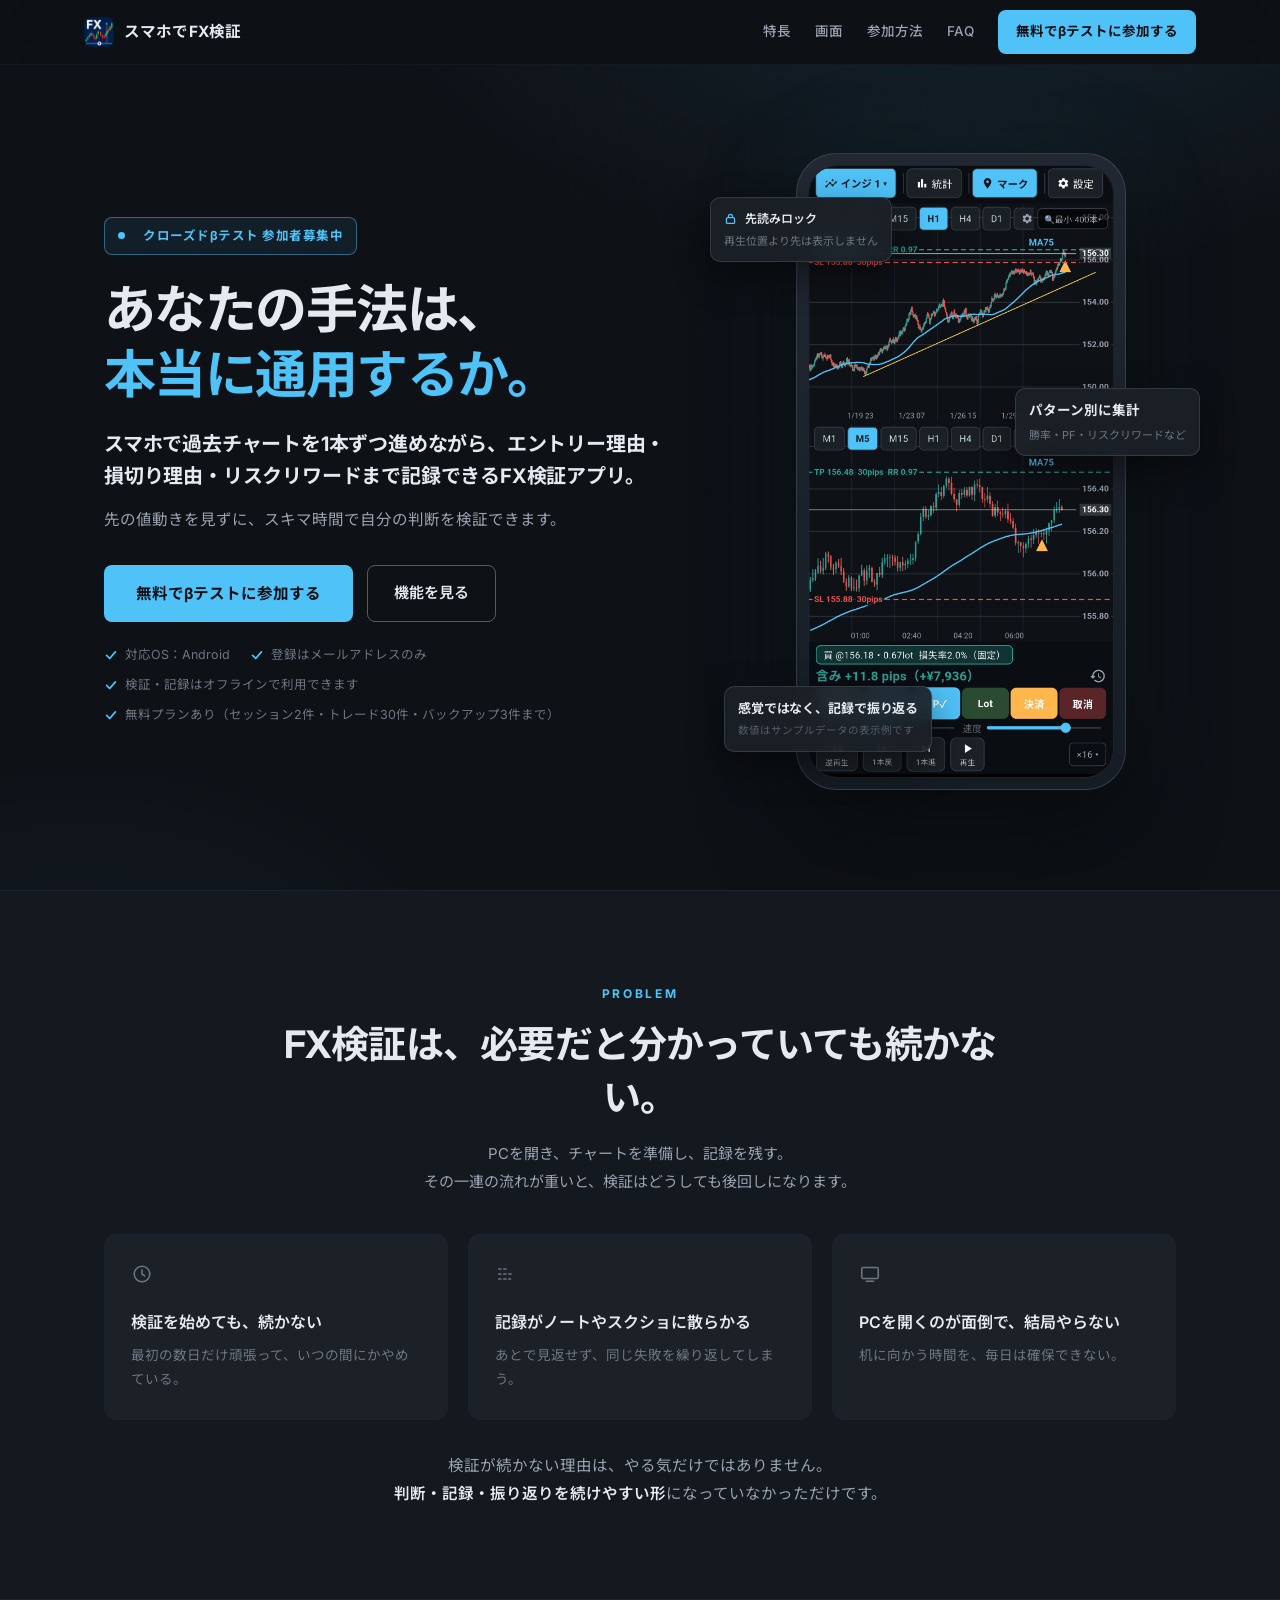
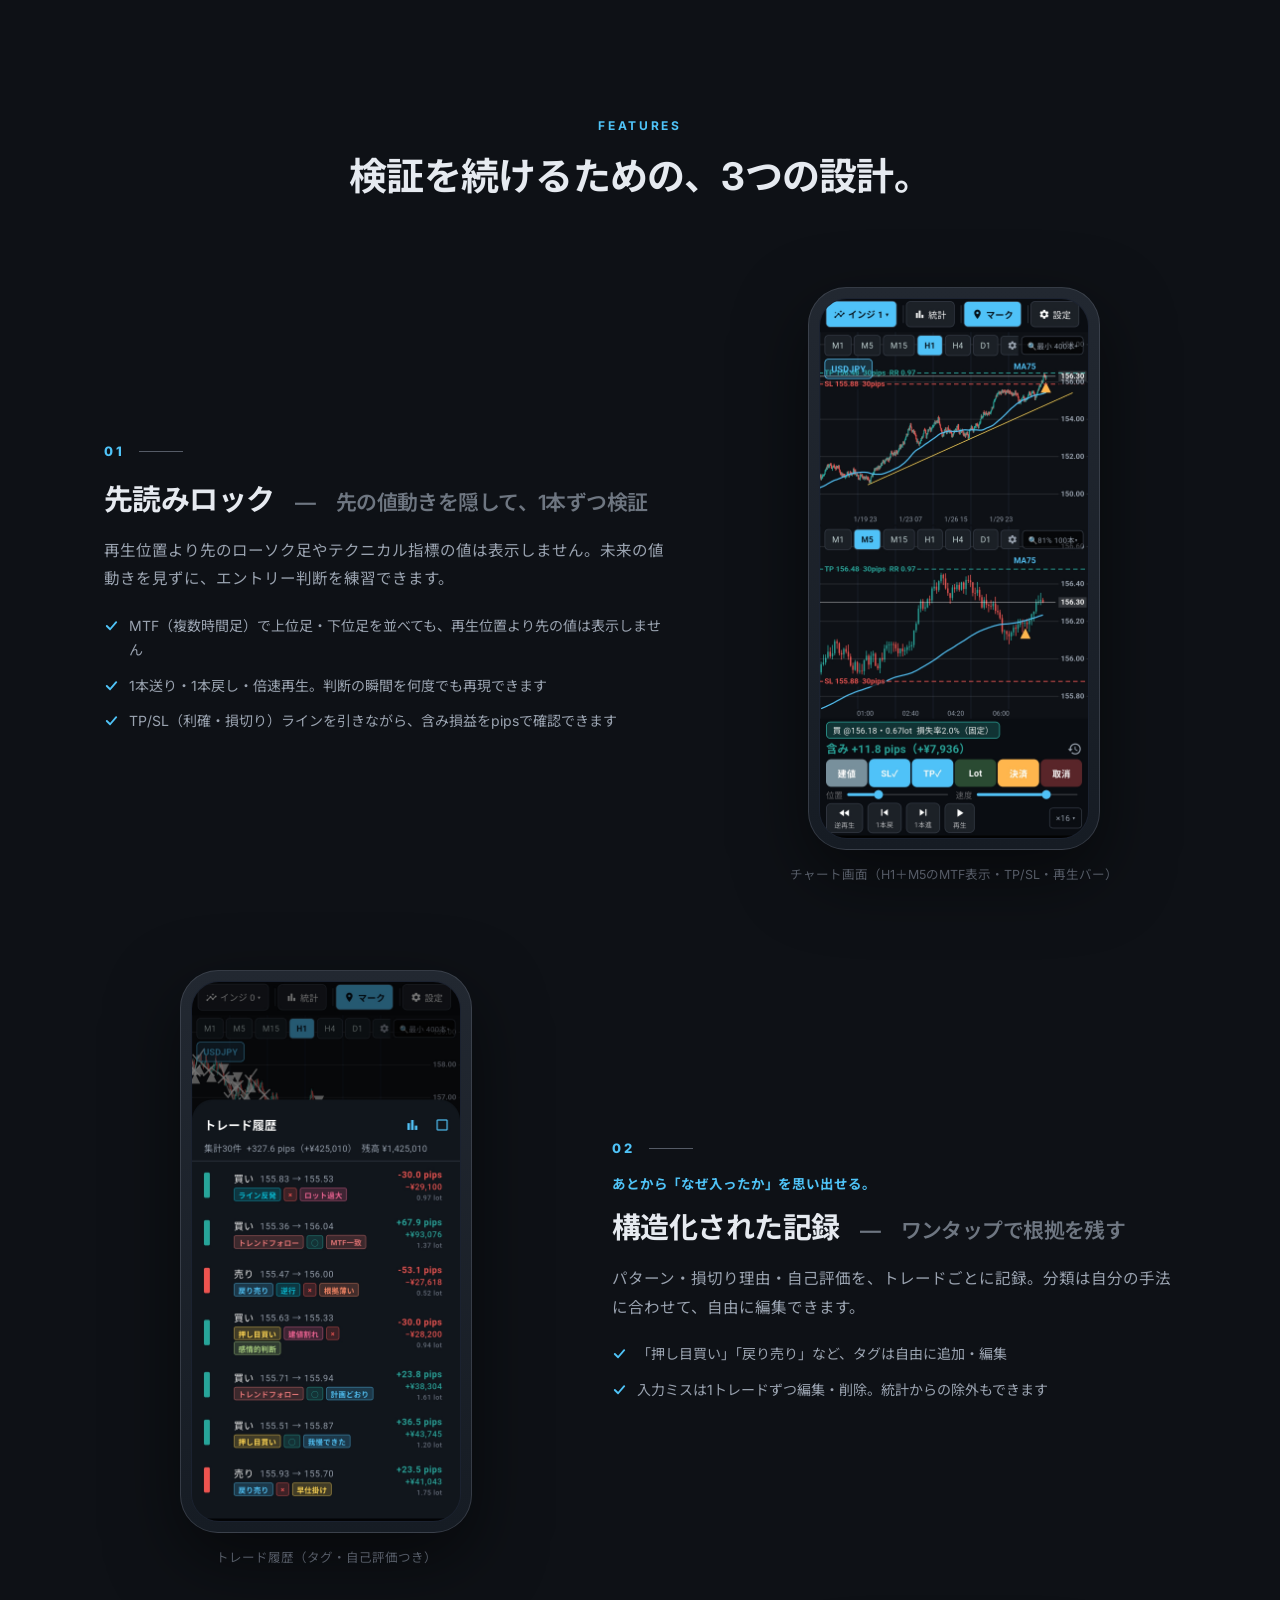
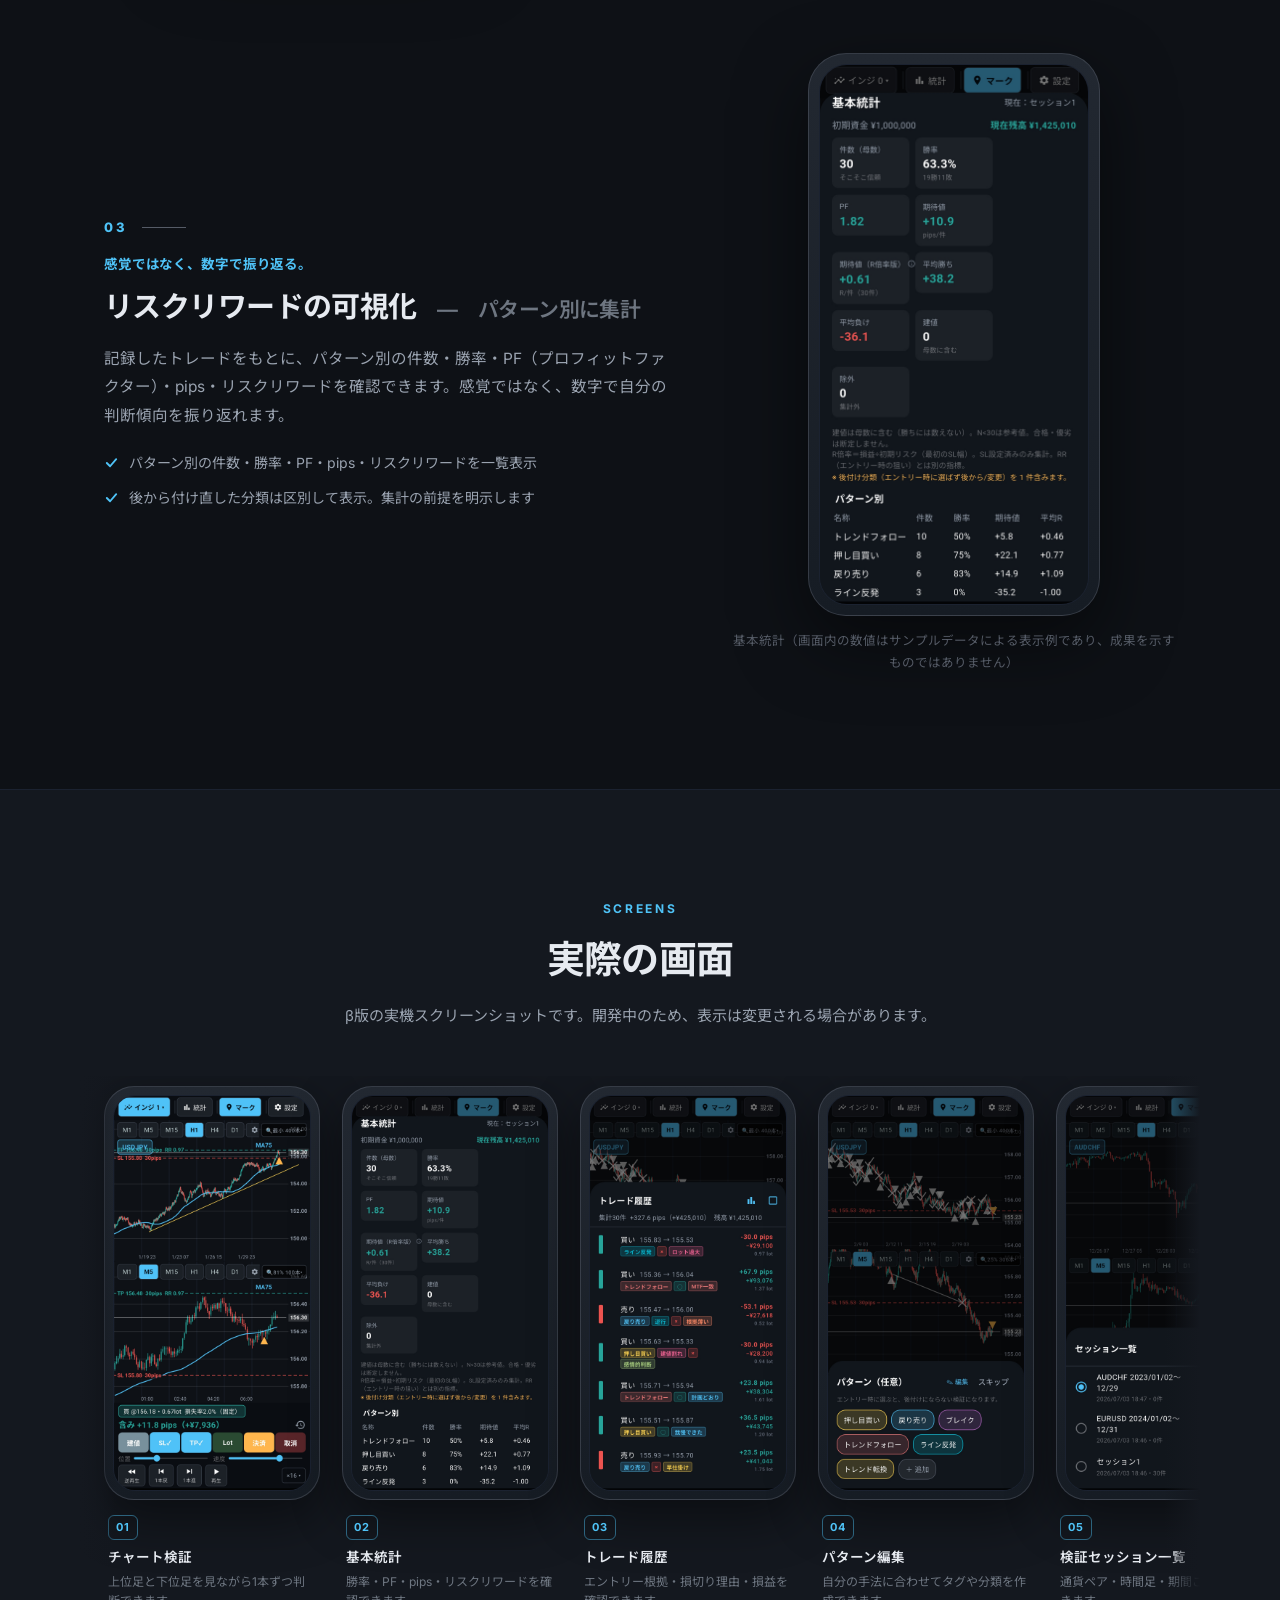
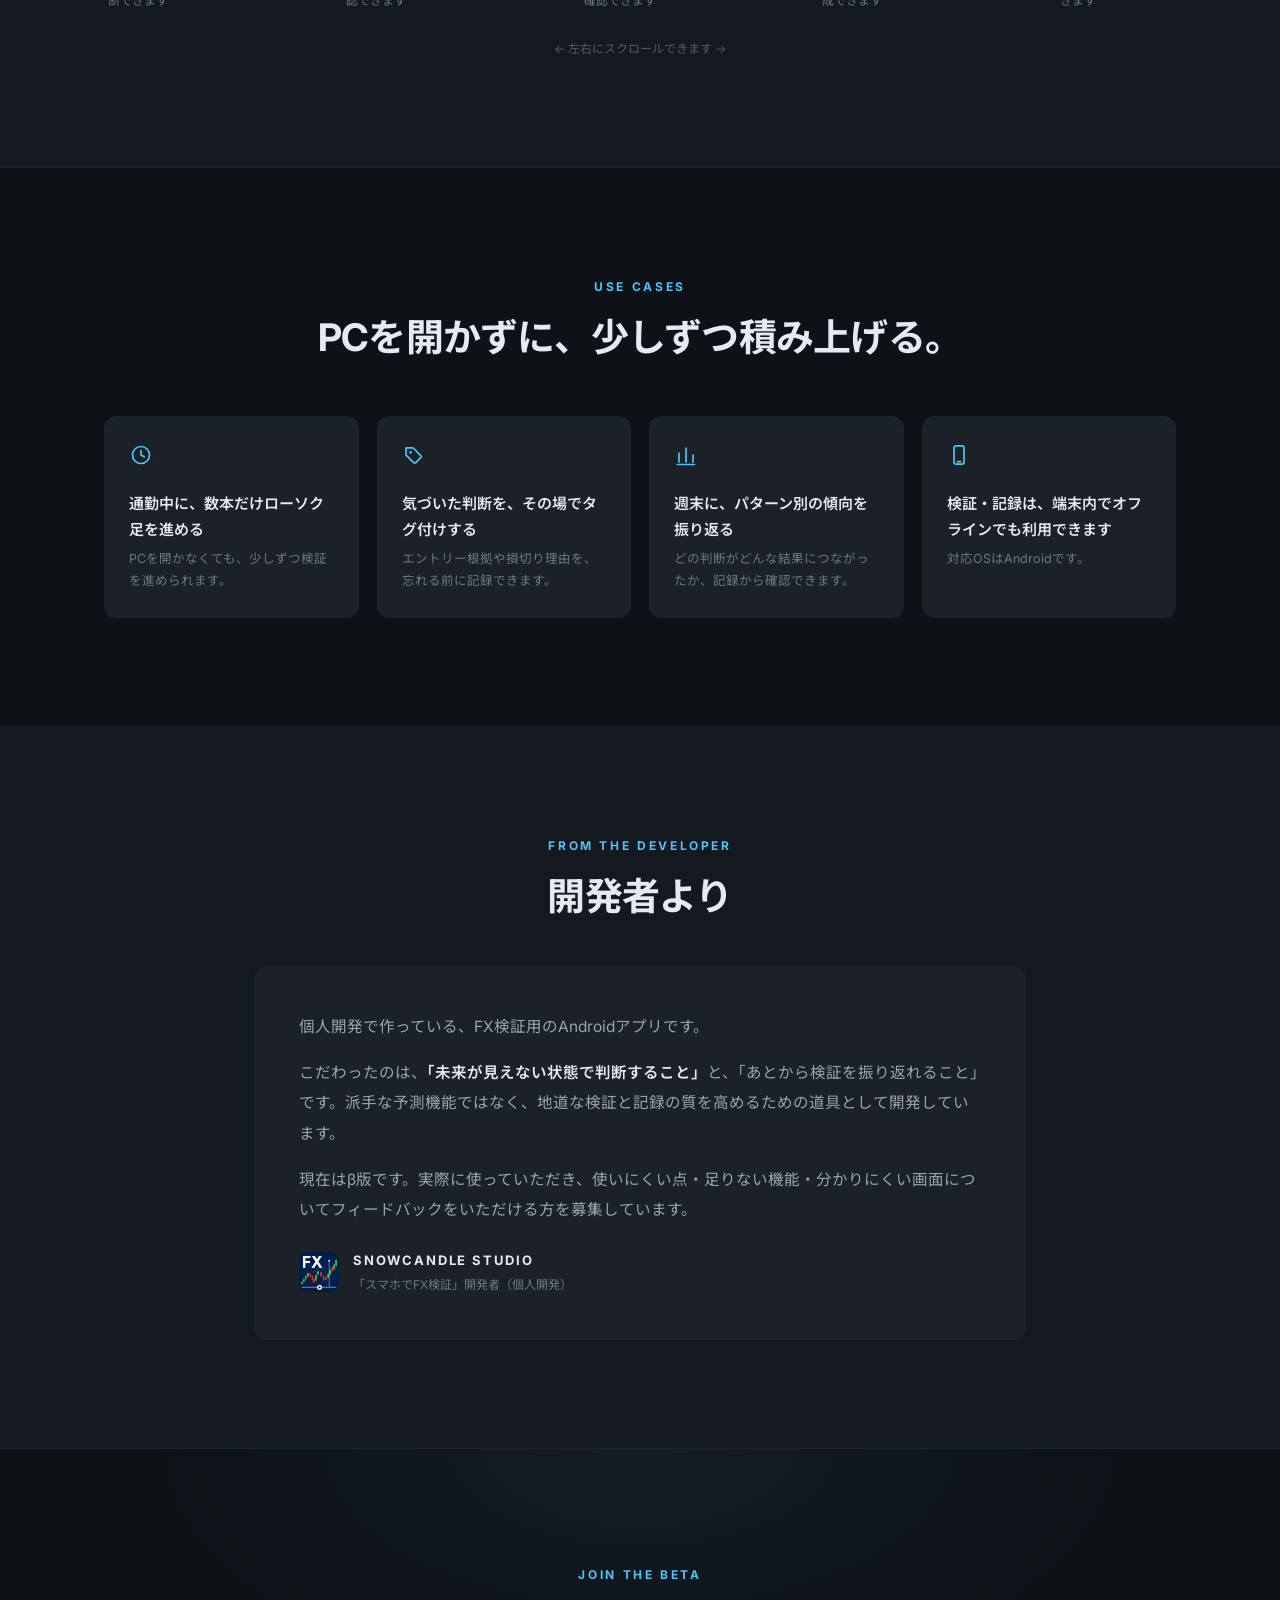
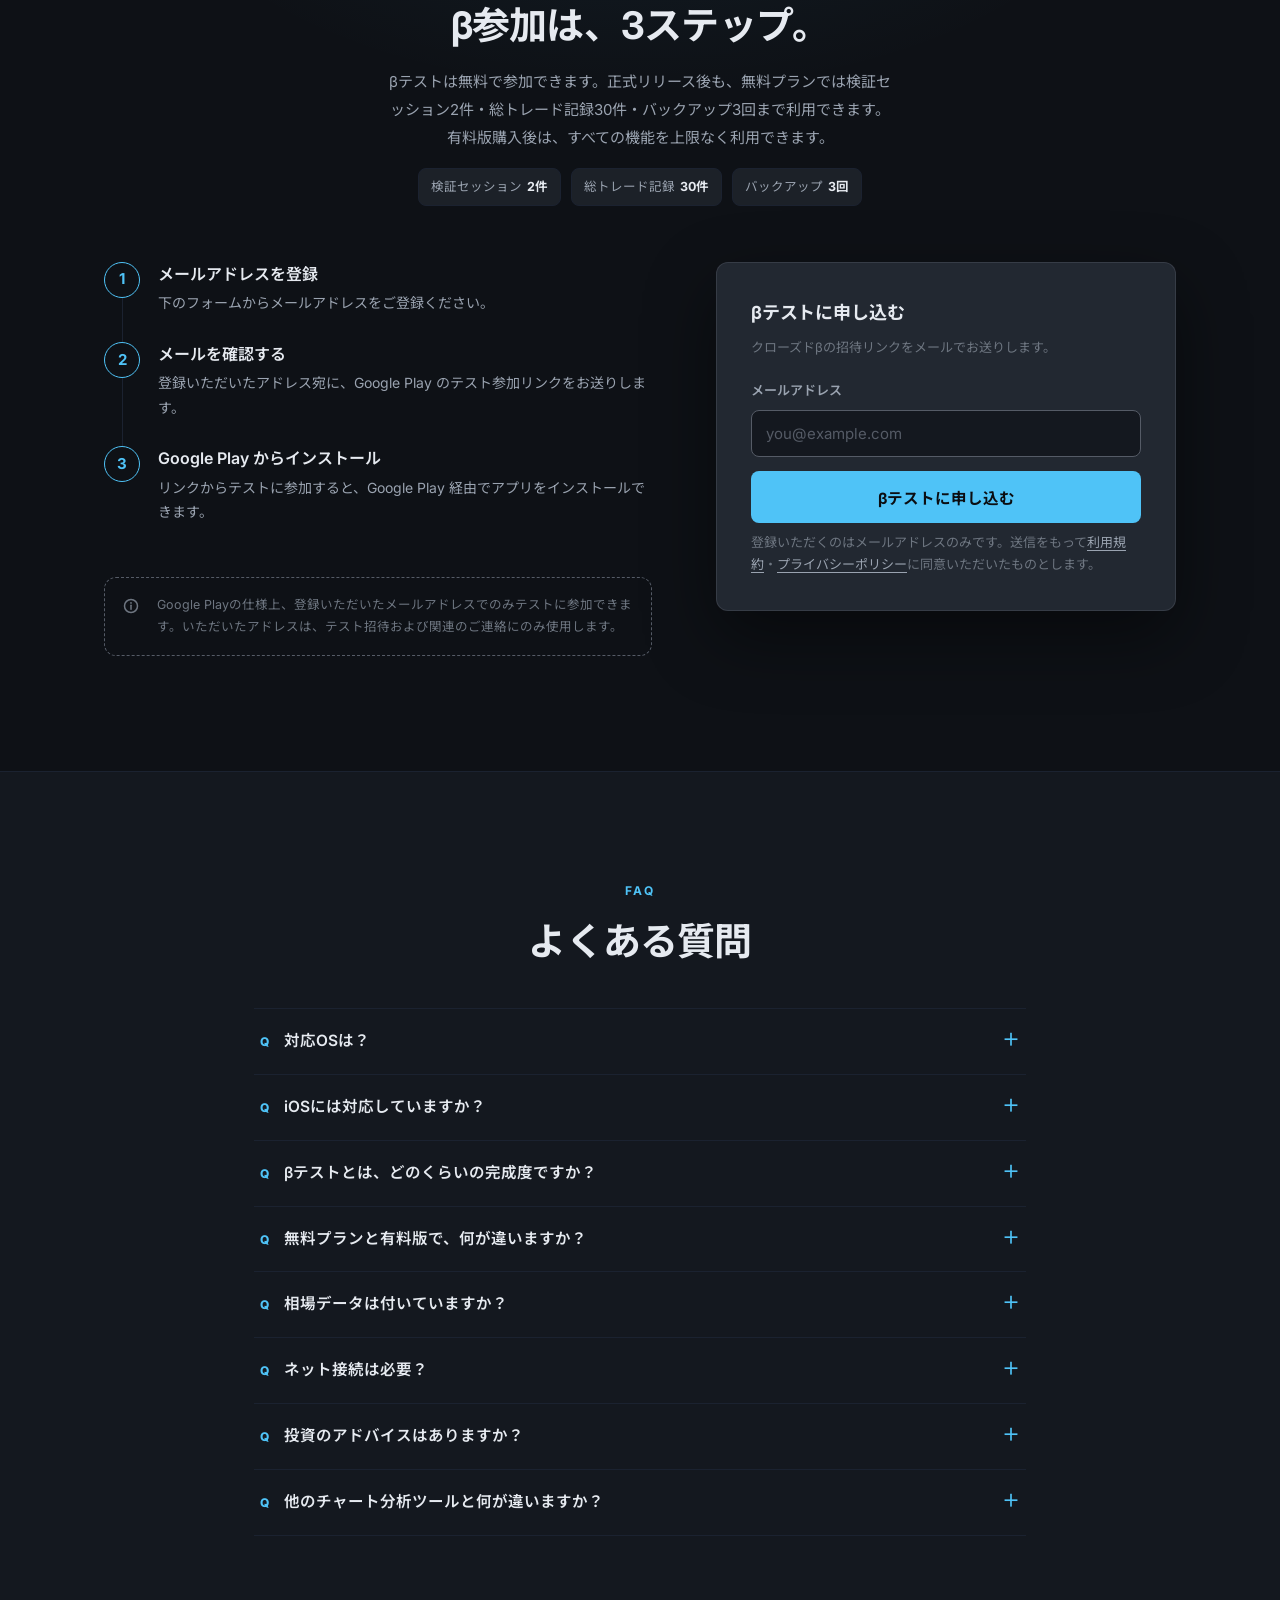
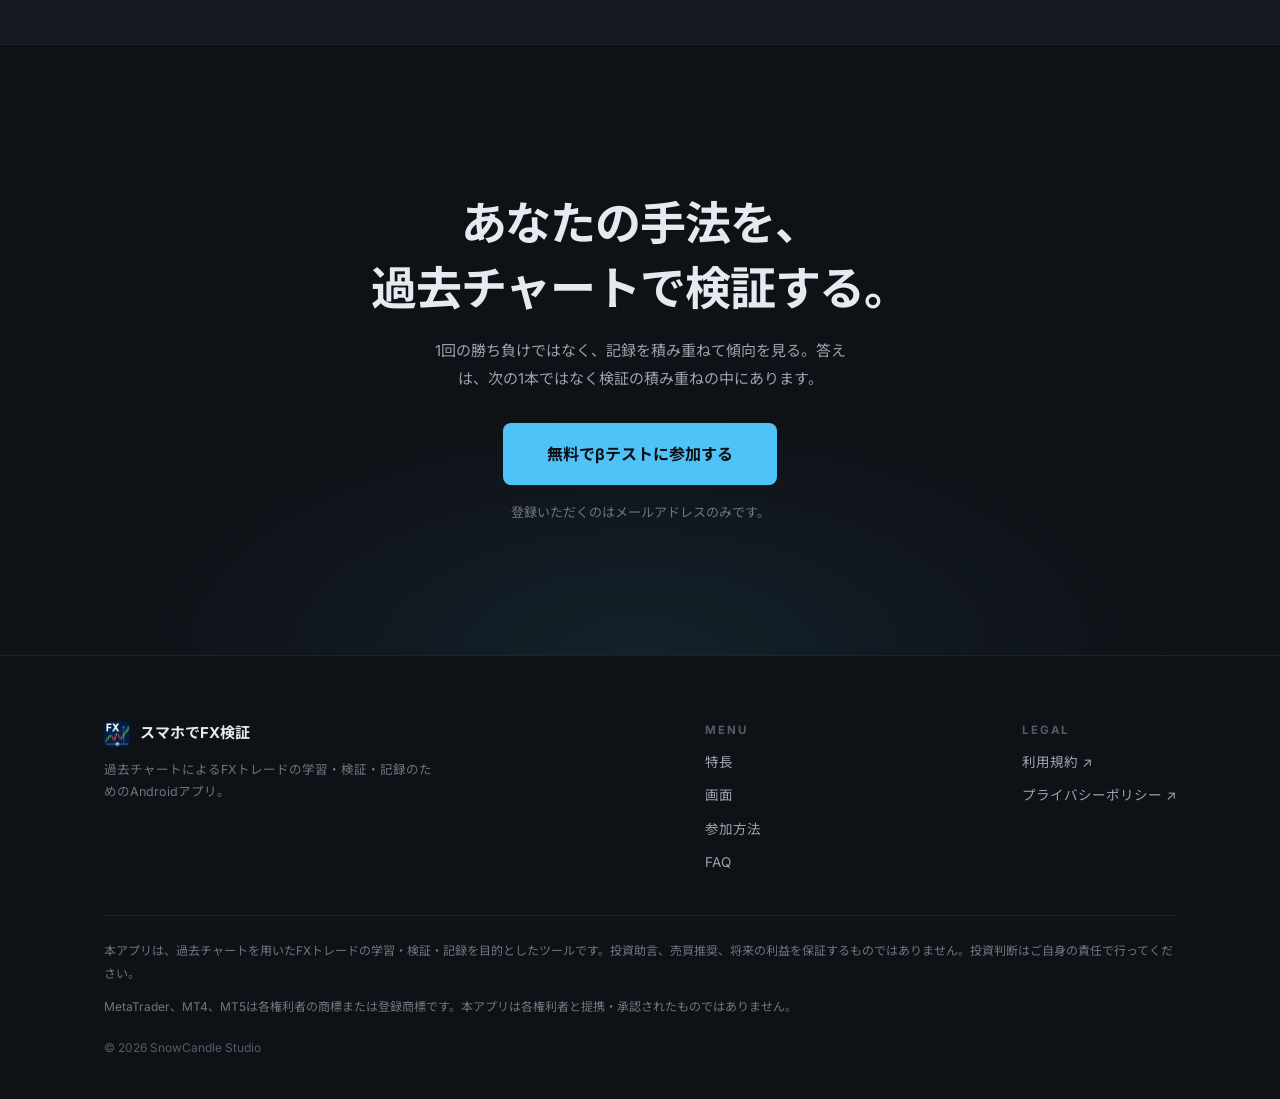
==== index.html @ d0736b96 "Add files via upload" ====
<!DOCTYPE html>
<html lang="ja">
<head>
<meta charset="UTF-8">
<meta name="viewport" content="width=device-width, initial-scale=1">
<!--
  スマホでFX検証 — ランディングページ（β募集）
  ─────────────────────────────────────────────
  出典：コピー = docs/lp/lp_copy_ja.md／構成・視覚デザイン = docs/lp/claude_design_source.dc.html
        （Claude Designで作成した版をプレーンHTML/CSS/JSへ移植。GitHub Pagesでの静的公開に対応）
        デザイントークン = docs/design/design.md（Hex厳守）
  公開：GitHub Pages（SnowCandleStudio/snowcandlestudio.github.io リポジトリ直下へ
        index.html と img/ をそのままアップロード）

  ★差し替え必須（β応募フォーム）：下部 <script> 冒頭の
    SIGNUP_ACTION_URL … Googleフォームの投稿先（.../formResponse。閲覧用viewformではない）
    SIGNUP_EMAIL_FIELD … そのフォームのメール質問に対応する entry.XXXXXXXXX
  ⚠️ fetchはmode:'no-cors'のため送信成功/失敗をJSから検知できません。
     本番公開前に必ず自分のメールアドレスで実送信し、Googleフォームの回答シートに
     実際に届くか目視確認すること（未設定の間は「準備中」表示になりリンク切れは起きない）。

  不変制約：投資助言NG（勝てる/稼げる/儲かる/将来予測なし）・アクセントは cyan 1色のみ・
  競合名（TradingView等）は名指ししない（docs/requirements/optimization_worksheet_lp.md §2）。
-->
<title>スマホでFX検証 | 過去チャートで裁量検証・記録できるAndroidアプリ（クローズドβ募集）</title>
<meta name="description" content="スマホで過去チャートを1本ずつ検証。エントリー理由・損切り理由・リスクリワードまで記録できるFX検証アプリ。Android向けクローズドβテスターを募集しています。">
<meta name="theme-color" content="#0E1116">
<link rel="icon" type="image/png" href="img/icon512.png">
<meta property="og:type" content="website">
<meta property="og:title" content="スマホでFX検証 | 過去チャートで裁量検証・記録できるAndroidアプリ">
<meta property="og:description" content="スマホで過去チャートを1本ずつ検証。エントリー理由・損切り理由・リスクリワードまで記録できるFX検証アプリ。クローズドβ募集中。">
<meta property="og:url" content="https://snowcandlestudio.github.io/">
<meta property="og:image" content="https://snowcandlestudio.github.io/img/og.png">
<meta name="twitter:card" content="summary_large_image">
<style>
  @import url('https://fonts.googleapis.com/css2?family=Inter:wght@400;500;600;700;800&family=Noto+Sans+JP:wght@400;500;600;700&display=swap');

  :root{
    --primary:#4FC3F7; --primary-hover:#6ED0F9; --primary-active:#3AAEE0; --on-primary:#0B0E12;
    --canvas:#0E1116; --canvas-soft:#14181F; --surface:#1C2128; --surface-raised:#222831;
    --ink:#E6EAF0; --ink-2:#9AA3B0; --ink-muted:#6E7681; --ink-faint:#555B66;
    --hairline:#1B2230; --border:#555B66;
    --long:#26A69A; --short:#EF5350; --pending:#FFB74D;
    --font:"Inter","Noto Sans JP",-apple-system,"Hiragino Sans",sans-serif;
  }
  *{margin:0;padding:0;box-sizing:border-box;}
  html{scroll-behavior:smooth;}
  @media(prefers-reduced-motion:reduce){html{scroll-behavior:auto;}}
  body{background:var(--canvas);color:var(--ink-2);font-family:var(--font);font-size:15.5px;line-height:1.75;-webkit-font-smoothing:antialiased;overflow-x:clip;}
  img{max-width:100%;height:auto;display:block;}
  a{color:var(--primary);text-decoration:none;}
  ::selection{background:rgba(79,195,247,.28);color:var(--ink);}
  a:focus-visible,button:focus-visible,input:focus-visible,summary:focus-visible{outline:2px solid var(--primary);outline-offset:3px;border-radius:4px;}
  summary::-webkit-details-marker{display:none;}
  input::placeholder{color:var(--ink-faint);}

  .container{max-width:1120px;margin:0 auto;padding:0 24px;}
  section{scroll-margin-top:76px;}
  .eyebrow{display:block;font-weight:700;font-size:12px;letter-spacing:.22em;color:var(--primary);text-transform:uppercase;}
  h2{margin:14px 0 0;font-weight:700;font-size:clamp(25px,3.5vw,38px);line-height:1.4;letter-spacing:-.02em;color:var(--ink);}
  .section-head{text-align:center;max-width:760px;margin:0 auto;}
  .section-lead{margin:16px 0 0;font-size:15px;line-height:1.85;color:var(--ink-2);}

  /* ===== ボタン ===== */
  .btn-primary{display:inline-block;background:var(--primary);color:var(--on-primary);font-weight:700;font-size:15.5px;padding:15px 32px;border:none;border-radius:8px;cursor:pointer;text-decoration:none;transition:background .2s,transform .2s,box-shadow .2s;font-family:var(--font);}
  .btn-primary:hover{background:var(--primary-hover);transform:translateY(-1px);box-shadow:0 10px 28px rgba(79,195,247,.28);text-decoration:none;}
  .btn-primary:active{background:var(--primary-active);transform:translateY(0);}
  .btn-secondary{display:inline-block;border:1px solid var(--border);color:var(--ink);font-weight:600;font-size:15px;padding:14px 26px;border-radius:8px;text-decoration:none;transition:border-color .2s,background .2s,color .2s;}
  .btn-secondary:hover{border-color:var(--primary);background:rgba(79,195,247,.06);color:var(--primary);text-decoration:none;}
  .btn-secondary:active{background:rgba(79,195,247,.1);}
  .btn-disabled{display:inline-block;width:100%;background:var(--surface);color:var(--ink-muted);font-weight:700;font-size:15.5px;padding:15px 20px;border:1px solid var(--border);border-radius:8px;text-align:center;cursor:default;font-family:var(--font);}

  /* ===== ナビ ===== */
  .nav{position:sticky;top:0;z-index:90;background:rgba(14,17,22,.55);backdrop-filter:blur(14px);-webkit-backdrop-filter:blur(14px);border-bottom:1px solid rgba(27,34,48,.45);transition:background .3s ease,border-color .3s ease,box-shadow .3s ease;}
  .nav.is-scrolled{background:rgba(14,17,22,.88);border-bottom-color:var(--hairline);box-shadow:0 10px 34px rgba(0,0,0,.38);}
  .nav-inner{max-width:1160px;margin:0 auto;padding:10px 24px;display:flex;align-items:center;gap:16px;flex-wrap:wrap;}
  .nav-brand{display:flex;align-items:center;gap:10px;text-decoration:none;flex:none;}
  .nav-brand span{font-weight:700;font-size:15.5px;letter-spacing:.01em;color:var(--ink);white-space:nowrap;}
  .nav-right{display:flex;align-items:center;gap:8px 22px;margin-left:auto;flex-wrap:wrap;justify-content:flex-end;}
  .nav-links{display:flex;align-items:center;gap:4px 20px;flex-wrap:wrap;justify-content:flex-end;}
  .nav-links a{color:var(--ink-2);font-size:13.5px;font-weight:500;padding:6px 2px;white-space:nowrap;transition:color .2s;}
  .nav-links a:hover{color:var(--ink);text-decoration:none;}
  .nav .btn-primary{padding:10px 18px;font-size:13.5px;}
  @media(max-width:700px){.nav-links a{display:none;}}

  /* ===== Hero ===== */
  .hero{position:relative;overflow:hidden;background:radial-gradient(1000px 500px at 76% -12%,rgba(79,195,247,.10),transparent 62%),radial-gradient(700px 420px at 6% 112%,rgba(79,195,247,.05),transparent 60%),var(--canvas);border-bottom:1px solid var(--hairline);}
  .hero-grid-bg{position:absolute;inset:0;pointer-events:none;background-image:linear-gradient(rgba(27,34,48,.6) 1px,transparent 1px),linear-gradient(90deg,rgba(27,34,48,.6) 1px,transparent 1px);background-size:44px 44px;opacity:.5;-webkit-mask-image:radial-gradient(820px 560px at 72% 8%,rgba(0,0,0,.6),transparent 72%);mask-image:radial-gradient(820px 560px at 72% 8%,rgba(0,0,0,.6),transparent 72%);}
  .hero-inner{position:relative;max-width:1120px;margin:0 auto;padding:clamp(52px,7vw,88px) 24px clamp(64px,8vw,100px);display:flex;flex-wrap:wrap;align-items:center;gap:clamp(40px,6vw,72px);}
  .hero-copy{flex:1 1 500px;min-width:0;}
  .badge-beta{display:inline-flex;align-items:center;gap:9px;border:1px solid rgba(79,195,247,.45);background:rgba(79,195,247,.08);color:var(--primary);font-weight:700;font-size:12.5px;letter-spacing:.04em;padding:7px 13px;border-radius:8px;}
  .badge-beta::before{content:"";width:7px;height:7px;border-radius:50%;background:var(--primary);display:inline-block;}
  .hero h1{margin:22px 0 0;font-weight:700;font-size:clamp(30px,4.7vw,52px);line-height:1.26;letter-spacing:-.03em;color:var(--ink);}
  .hero h1 .accent{color:var(--primary);}
  .hero .subline{margin:20px 0 0;font-weight:700;font-size:clamp(16.5px,2.1vw,20px);line-height:1.6;letter-spacing:-.01em;color:var(--ink);}
  .hero .subcopy{margin:14px 0 0;font-size:15.5px;line-height:1.75;color:var(--ink-2);max-width:52ch;}
  .hero-cta{margin-top:32px;display:flex;flex-wrap:wrap;gap:14px;align-items:center;}
  .hero-badges{margin-top:22px;display:flex;flex-wrap:wrap;gap:8px 20px;}
  .hero-badges span{display:inline-flex;align-items:center;gap:7px;font-size:12.5px;color:var(--ink-muted);}
  .hero-badges svg{flex:none;}

  .hero-visual{flex:1 1 360px;min-width:min(100%,320px);display:flex;justify-content:center;}
  .phone-frame{position:relative;width:clamp(264px,30vw,330px);}
  .phone-frame > .phone-shell{border-radius:40px;padding:11px;background:linear-gradient(180deg,#222831,#161C24);border:1px solid rgba(85,91,102,.5);box-shadow:0 34px 90px rgba(0,0,0,.55),0 0 120px rgba(79,195,247,.07);}
  .phone-frame img{border-radius:29px;border:1px solid var(--hairline);background:var(--canvas);width:100%;height:auto;}
  .float-badge{position:absolute;background:rgba(28,33,40,.92);backdrop-filter:blur(8px);-webkit-backdrop-filter:blur(8px);border:1px solid rgba(85,91,102,.45);border-radius:10px;padding:10px 13px;box-shadow:0 14px 36px rgba(0,0,0,.45);}
  .float-badge .t{display:flex;align-items:center;gap:8px;font-size:12px;font-weight:600;color:var(--ink);white-space:nowrap;}
  .float-badge .s{display:block;margin-top:3px;font-size:11px;color:var(--ink-muted);white-space:nowrap;}
  .fb-lock{top:7%;left:clamp(-86px,-7vw,-18px);}
  .fb-pattern{top:37%;right:clamp(-74px,-6vw,-14px);text-align:left;}
  .fb-pattern .t{font-weight:700;font-size:13.5px;color:var(--ink);}
  .fb-record{bottom:6%;left:clamp(-72px,-6vw,-14px);}
  .fb-record .t{font-weight:700;font-size:13px;color:var(--ink);letter-spacing:-.01em;}
  .fb-record .s{color:var(--ink-faint);font-size:10.5px;}
  @media(max-width:900px){.float-badge{display:none;}}

  /* ===== 課題への共感 ===== */
  .problems{background:var(--canvas-soft);border-bottom:1px solid var(--hairline);}
  .problems .container{padding:clamp(58px,7.5vw,92px) 24px;}
  .problems .section-lead{text-align:center;margin-left:auto;margin-right:auto;max-width:560px;}
  .card-grid-3{margin-top:clamp(26px,4vw,38px);display:grid;grid-template-columns:repeat(auto-fit,minmax(260px,1fr));gap:20px;}
  .icon-card{background:var(--surface);border:1px solid var(--hairline);border-radius:12px;padding:28px 26px;transition:transform .25s ease,border-color .25s ease,box-shadow .25s ease;}
  .icon-card:hover{transform:translateY(-3px);border-color:rgba(85,91,102,.6);box-shadow:0 14px 40px rgba(0,0,0,.35);}
  .icon-card p.h{margin:16px 0 0;font-weight:600;font-size:16px;line-height:1.7;color:var(--ink);}
  .icon-card p.s{margin:8px 0 0;font-size:13.5px;line-height:1.75;color:var(--ink-muted);}
  .problems-close{margin:clamp(24px,3.5vw,32px) auto 0;text-align:center;font-size:15.5px;line-height:1.75;color:var(--ink-2);max-width:600px;}
  .problems-close b{color:var(--ink);font-weight:600;}

  /* ===== 解決（3つ・01/02/03） ===== */
  .features .container{padding:clamp(76px,9vw,116px) 24px;}
  .feature-row{margin-top:clamp(52px,7vw,84px);display:flex;flex-wrap:wrap;align-items:center;gap:clamp(36px,5vw,72px);}
  .feature-row.reverse{flex-wrap:wrap-reverse;flex-direction:row-reverse;}
  .feature-text{flex:1 1 460px;min-width:0;}
  .feature-kicker{display:flex;align-items:center;gap:14px;}
  .feature-kicker .n{font-weight:800;font-size:13px;letter-spacing:.24em;color:var(--primary);}
  .feature-kicker .line{width:44px;height:1px;background:var(--border);display:inline-block;}
  .feature-pretext{margin:14px 0 0;font-weight:700;font-size:13.5px;letter-spacing:-.01em;color:var(--primary);}
  .feature-text h3{margin:16px 0 0;font-weight:700;font-size:clamp(21px,2.6vw,29px);line-height:1.45;letter-spacing:-.02em;color:var(--ink);}
  .feature-text h3.tight{margin-top:10px;}
  .feature-text h3 .sub{color:var(--ink-muted);font-weight:600;font-size:.72em;}
  .feature-text > p.body{margin:16px 0 0;font-size:15.5px;line-height:1.85;color:var(--ink-2);}
  .feature-list{margin:20px 0 0;padding:0;list-style:none;display:flex;flex-direction:column;gap:12px;}
  .feature-list li{display:flex;align-items:flex-start;gap:10px;font-size:14px;line-height:1.7;color:var(--ink-2);}
  .feature-list svg{flex:none;margin-top:4px;}
  .feature-visual{flex:1 1 340px;display:flex;flex-direction:column;align-items:center;min-width:min(100%,300px);}
  .feature-visual .shell{width:min(292px,76vw);border-radius:38px;padding:10px;background:linear-gradient(180deg,#222831,#161C24);border:1px solid rgba(85,91,102,.5);box-shadow:0 26px 70px rgba(0,0,0,.5);}
  .feature-visual img{border-radius:28px;border:1px solid var(--hairline);background:var(--canvas);}
  .feature-visual figcaption{margin:14px 0 0;font-size:12.5px;color:var(--ink-faint);text-align:center;}

  /* ===== 実際の画面（フィルムストリップ） ===== */
  .screens{background:var(--canvas-soft);border-top:1px solid var(--hairline);border-bottom:1px solid var(--hairline);}
  .screens .container{padding:clamp(72px,9vw,108px) 0;}
  .screens .section-head{padding:0 24px;}
  .filmstrip-wrap{position:relative;margin-top:clamp(34px,4vw,46px);}
  .filmstrip{overflow-x:auto;display:flex;gap:22px;padding:10px 24px 22px;scroll-snap-type:x proximity;scroll-padding:24px;}
  .filmstrip figure{flex:none;width:216px;margin:0;scroll-snap-align:start;}
  .filmstrip .shell{border-radius:30px;padding:8px;background:linear-gradient(180deg,#222831,#161C24);border:1px solid rgba(85,91,102,.5);box-shadow:0 18px 50px rgba(0,0,0,.45);}
  .filmstrip img{border-radius:22px;border:1px solid var(--hairline);background:var(--canvas);}
  .filmstrip figcaption{margin-top:12px;padding:0 4px;}
  .filmstrip .num{display:inline-flex;padding:2px 7px;border:1px solid rgba(79,195,247,.45);border-radius:6px;color:var(--primary);font-weight:700;font-size:11px;letter-spacing:.08em;}
  .filmstrip .t{display:block;margin-top:6px;font-weight:600;font-size:13.5px;color:var(--ink);}
  .filmstrip .s{display:block;margin-top:2px;font-size:12px;line-height:1.6;color:var(--ink-muted);}
  .filmstrip-fade{position:absolute;top:0;bottom:22px;width:36px;pointer-events:none;}
  .filmstrip-fade.left{left:0;background:linear-gradient(90deg,var(--canvas-soft),rgba(20,24,31,0));}
  .filmstrip-fade.right{right:0;background:linear-gradient(270deg,var(--canvas-soft),rgba(20,24,31,0));}
  .filmstrip-hint{margin:6px 0 0;text-align:center;font-size:12px;color:var(--ink-faint);}

  /* ===== 利用シーン ===== */
  .scenes .container{padding:clamp(72px,9vw,108px) 24px;}
  .card-grid-4{margin-top:clamp(36px,5vw,52px);display:grid;grid-template-columns:repeat(auto-fit,minmax(230px,1fr));gap:18px;}
  .scene-card{background:var(--surface);border:1px solid var(--hairline);border-radius:12px;padding:26px 24px;transition:transform .25s ease,border-color .25s ease;}
  .scene-card:hover{transform:translateY(-3px);border-color:rgba(85,91,102,.6);}
  .scene-card p.h{margin:16px 0 0;font-weight:600;font-size:15px;line-height:1.7;color:var(--ink);}
  .scene-card p.s{margin:6px 0 0;font-size:12.5px;line-height:1.7;color:var(--ink-muted);}

  /* ===== 開発者より ===== */
  .developer{background:var(--canvas-soft);border-top:1px solid var(--hairline);border-bottom:1px solid var(--hairline);}
  .developer .container{max-width:820px;padding:clamp(72px,9vw,108px) 24px;}
  .dev-card{margin:clamp(32px,4vw,44px) 0 0;background:var(--surface);border:1px solid var(--hairline);border-radius:12px;padding:clamp(28px,4.5vw,44px);}
  .dev-card p{font-size:15.5px;line-height:1.95;color:var(--ink-2);}
  .dev-card p + p{margin-top:16px;}
  .dev-card b{color:var(--ink);font-weight:600;}
  .dev-sig{margin-top:24px;display:flex;align-items:center;gap:14px;}
  .dev-sig .name{font-weight:700;font-size:13px;letter-spacing:.14em;color:var(--ink);display:block;}
  .dev-sig .role{font-size:12px;color:var(--ink-muted);display:block;margin-top:2px;}

  /* ===== β参加 ===== */
  .signup{background:radial-gradient(760px 380px at 50% 0%,rgba(79,195,247,.07),transparent 65%),var(--canvas);}
  .signup .container{padding:clamp(76px,9vw,116px) 24px;}
  .signup .section-lead{max-width:56ch;margin-left:auto;margin-right:auto;text-align:center;}
  .free-badges{display:flex;justify-content:center;flex-wrap:wrap;gap:10px;margin-top:16px;}
  .free-badges span{display:inline-flex;align-items:baseline;gap:5px;background:var(--surface);border:1px solid var(--hairline);border-radius:8px;padding:7px 12px;font-size:12.5px;color:var(--ink-2);}
  .free-badges b{font-weight:700;color:var(--ink);}
  .signup-grid{margin-top:clamp(40px,5vw,56px);display:flex;flex-wrap:wrap;gap:clamp(36px,5vw,64px);align-items:flex-start;justify-content:center;}
  .steps{flex:1 1 440px;min-width:min(100%,300px);max-width:560px;list-style:none;margin:0;padding:0;display:flex;flex-direction:column;}
  .steps li{display:flex;gap:18px;}
  .step-num-wrap{display:flex;flex-direction:column;align-items:center;flex:none;}
  .step-num{width:36px;height:36px;border:1.5px solid var(--primary);border-radius:50%;display:grid;place-items:center;color:var(--primary);font-weight:700;font-size:15px;}
  .step-rule{flex:1;width:1px;background:var(--hairline);min-height:26px;}
  .step-body{padding-bottom:26px;min-width:0;}
  .steps li:last-of-type .step-body{padding-bottom:0;}
  .step-body .t{display:block;font-weight:600;font-size:16px;color:var(--ink);line-height:1.6;}
  .step-body .s{display:block;margin-top:4px;font-size:14px;line-height:1.75;color:var(--ink-2);}
  .step-note{margin-top:26px;display:flex;gap:10px;border:1px dashed var(--border);border-radius:12px;padding:16px 18px;}
  .step-note svg{flex:none;margin-top:4px;}
  .step-note span{font-size:12.5px;line-height:1.8;color:var(--ink-muted);}

  .signup-card{flex:1 1 380px;min-width:min(100%,300px);max-width:460px;background:var(--surface-raised);border:1px solid rgba(85,91,102,.4);border-radius:12px;padding:clamp(26px,3.5vw,34px);box-shadow:0 26px 70px rgba(0,0,0,.45);}
  .signup-card h3{margin:0;font-weight:700;font-size:18px;letter-spacing:-.01em;color:var(--ink);}
  .signup-card > p{margin:8px 0 0;font-size:13px;line-height:1.75;color:var(--ink-muted);}
  .signup-form{margin-top:20px;}
  .signup-form label{display:block;font-weight:600;font-size:13px;color:var(--ink-2);}
  .signup-form input{margin-top:8px;width:100%;background:var(--canvas-soft);border:1px solid var(--border);border-radius:8px;color:var(--ink);font-size:15px;font-family:var(--font);padding:13px 14px;transition:border-color .2s,box-shadow .2s;}
  .signup-form input:focus{outline:none;border-color:var(--primary);box-shadow:0 0 0 3px rgba(79,195,247,.15);}
  .signup-form button{margin-top:14px;width:100%;}
  .signup-sent{margin-top:20px;border:1px solid rgba(79,195,247,.5);background:rgba(79,195,247,.07);border-radius:8px;padding:18px;}
  .signup-sent p:first-child{font-weight:600;font-size:14.5px;color:var(--ink);}
  .signup-sent p+p{margin-top:6px;font-size:13px;line-height:1.75;color:var(--ink-2);}
  .signup-fineprint{margin:16px 0 0;font-size:12px;line-height:1.8;color:var(--ink-muted);}
  .signup-fineprint a{color:var(--ink-2);text-decoration:underline;text-underline-offset:3px;}
  .signup-fineprint a:hover{color:var(--primary);}
  [hidden]{display:none !important;}

  /* ===== FAQ ===== */
  .faq-section{background:var(--canvas-soft);border-top:1px solid var(--hairline);border-bottom:1px solid var(--hairline);}
  .faq-section .container{max-width:820px;padding:clamp(72px,9vw,108px) 24px;}
  .faq-list{margin-top:clamp(30px,4vw,40px);border-top:1px solid var(--hairline);}
  .faq-list details{border-bottom:1px solid var(--hairline);}
  .faq-list summary{list-style:none;cursor:pointer;display:flex;align-items:baseline;gap:14px;padding:20px 6px;}
  .faq-list summary .q{flex:none;font-weight:800;font-size:12px;letter-spacing:.1em;color:var(--primary);}
  .faq-list summary .t{flex:1;font-weight:600;font-size:15.5px;line-height:1.6;color:var(--ink);}
  .faq-list summary .plus{flex:none;color:var(--primary);font-weight:600;font-size:18px;line-height:1;transition:transform .25s ease;}
  .faq-list details[open] summary .plus{transform:rotate(45deg);}
  .faq-list .a{margin:0;padding:0 6px 22px 32px;font-size:14.5px;line-height:1.8;color:var(--ink-2);}

  /* ===== 最終CTA ===== */
  .cta-final{background:radial-gradient(880px 420px at 50% 100%,rgba(79,195,247,.09),transparent 62%),var(--canvas);}
  .cta-final .container{max-width:820px;padding:clamp(88px,11vw,132px) 24px;text-align:center;}
  .cta-final h2{font-size:clamp(27px,4.2vw,46px);line-height:1.42;letter-spacing:-.025em;}
  .cta-final .section-lead{margin-left:auto;margin-right:auto;max-width:46ch;}
  .cta-final .btn-primary{margin-top:30px;font-size:16px;padding:17px 44px;}
  .cta-final .note{margin:16px 0 0;font-size:13px;color:var(--ink-muted);}

  /* ===== フッター ===== */
  footer{background:var(--canvas);border-top:1px solid var(--hairline);}
  footer .container{padding:clamp(48px,6vw,64px) 24px 40px;}
  .footer-top{display:flex;flex-wrap:wrap;gap:36px 56px;justify-content:space-between;align-items:flex-start;}
  .footer-brand{flex:1 1 260px;max-width:340px;}
  .footer-brand .row{display:flex;align-items:center;gap:10px;}
  .footer-brand span.name{font-weight:700;font-size:15px;color:var(--ink);}
  .footer-brand p{margin:12px 0 0;font-size:12.5px;line-height:1.8;color:var(--ink-muted);}
  .footer-nav{flex:0 1 auto;display:flex;flex-direction:column;gap:10px;}
  .footer-nav .label{font-weight:700;font-size:11.5px;letter-spacing:.16em;color:var(--ink-faint);text-transform:uppercase;}
  .footer-nav a{color:var(--ink-2);font-size:13.5px;transition:color .2s;}
  .footer-nav a:hover{color:var(--ink);text-decoration:none;}
  .footer-nav.legal a:hover{color:var(--primary);}
  .footer-legal{margin-top:40px;border-top:1px solid var(--hairline);padding-top:24px;}
  .footer-legal p{margin:0;font-size:12px;line-height:1.9;color:var(--ink-muted);}
  .footer-legal p+p{margin-top:10px;}
  .footer-legal .copyright{margin-top:18px;font-size:12px;color:var(--ink-faint);}

  /* ===== スクロールリビール ===== */
  [data-reveal]{opacity:1;transform:none;}
  [data-reveal].is-armed{opacity:0;transform:translateY(16px);transition:opacity .65s cubic-bezier(.2,.6,.2,1),transform .65s cubic-bezier(.2,.6,.2,1);}
  [data-reveal].is-armed.is-visible{opacity:1;transform:none;}
  @media(prefers-reduced-motion:reduce){[data-reveal].is-armed{opacity:1;transform:none;transition:none;}}

  @media(max-width:600px){.container{padding:0 20px;}}
</style>
</head>
<body>

<!-- ===== ナビ ===== -->
<nav class="nav" id="siteNav">
  <div class="nav-inner">
    <a class="nav-brand" href="#top">
      <img src="img/icon512.png" alt="" width="30" height="30" style="border-radius:7px;">
      <span>スマホでFX検証</span>
    </a>
    <div class="nav-right">
      <div class="nav-links">
        <a href="#features">特長</a>
        <a href="#screens">画面</a>
        <a href="#signup">参加方法</a>
        <a href="#faq">FAQ</a>
      </div>
      <a class="btn-primary" href="#signup">無料でβテストに参加する</a>
    </div>
  </div>
</nav>

<!-- ===== Hero ===== -->
<header class="hero" id="top">
  <div class="hero-grid-bg" aria-hidden="true"></div>
  <div class="hero-inner">
    <div class="hero-copy">
      <span class="badge-beta"><span></span>クローズドβテスト 参加者募集中</span>
      <h1>あなたの手法は、<br><span class="accent">本当に通用するか。</span></h1>
      <p class="subline">スマホで過去チャートを1本ずつ進めながら、エントリー理由・損切り理由・リスクリワードまで記録できるFX検証アプリ。</p>
      <p class="subcopy">先の値動きを見ずに、スキマ時間で自分の判断を検証できます。</p>
      <div class="hero-cta">
        <a class="btn-primary" href="#signup">無料でβテストに参加する</a>
        <a class="btn-secondary" href="#features">機能を見る</a>
      </div>
      <div class="hero-badges">
        <span><svg width="14" height="14" viewBox="0 0 16 16" fill="none"><path d="M3 8.5L6.5 12L13 4.5" stroke="#4FC3F7" stroke-width="2" stroke-linecap="round" stroke-linejoin="round"></path></svg>対応OS：Android</span>
        <span><svg width="14" height="14" viewBox="0 0 16 16" fill="none"><path d="M3 8.5L6.5 12L13 4.5" stroke="#4FC3F7" stroke-width="2" stroke-linecap="round" stroke-linejoin="round"></path></svg>登録はメールアドレスのみ</span>
        <span><svg width="14" height="14" viewBox="0 0 16 16" fill="none"><path d="M3 8.5L6.5 12L13 4.5" stroke="#4FC3F7" stroke-width="2" stroke-linecap="round" stroke-linejoin="round"></path></svg>検証・記録はオフラインで利用できます</span>
        <span><svg width="14" height="14" viewBox="0 0 16 16" fill="none"><path d="M3 8.5L6.5 12L13 4.5" stroke="#4FC3F7" stroke-width="2" stroke-linecap="round" stroke-linejoin="round"></path></svg>無料プランあり（セッション2件・トレード30件・バックアップ3件まで）</span>
      </div>
    </div>
    <div class="hero-visual">
      <div class="phone-frame">
        <div class="phone-shell">
          <img src="img/01_chart_tpsl.png" alt="アプリのチャート検証画面。上位足H1と下位足M5を同時表示し、TP/SLライン・含み損益pips・1本ずつの再生バーを表示" width="1080" height="2172">
        </div>
        <div class="float-badge fb-lock" aria-hidden="true">
          <span class="t"><svg width="13" height="13" viewBox="0 0 16 16" fill="none"><rect x="3" y="7" width="10" height="7" rx="1.5" stroke="#4FC3F7" stroke-width="1.6"></rect><path d="M5.5 7V5.5a2.5 2.5 0 015 0V7" stroke="#4FC3F7" stroke-width="1.6"></path></svg>先読みロック</span>
          <span class="s">再生位置より先は表示しません</span>
        </div>
        <div class="float-badge fb-pattern" aria-hidden="true">
          <span class="t">パターン別に集計</span>
          <span class="s">勝率・PF・リスクリワードなど</span>
        </div>
        <div class="float-badge fb-record" aria-hidden="true">
          <span class="t">感覚ではなく、記録で振り返る</span>
          <span class="s">数値はサンプルデータの表示例です</span>
        </div>
      </div>
    </div>
  </div>
</header>

<!-- ===== 課題への共感 ===== -->
<section class="problems" id="problems">
  <div class="container">
    <div class="section-head" data-reveal>
      <span class="eyebrow">Problem</span>
      <h2>FX検証は、必要だと分かっていても続かない。</h2>
      <p class="section-lead">PCを開き、チャートを準備し、記録を残す。<br>その一連の流れが重いと、検証はどうしても後回しになります。</p>
    </div>
    <div class="card-grid-3">
      <div class="icon-card" data-reveal>
        <svg width="22" height="22" viewBox="0 0 24 24" fill="none"><circle cx="12" cy="12" r="8.5" stroke="#6E7681" stroke-width="1.7"></circle><path d="M12 7.5V12l3 2" stroke="#6E7681" stroke-width="1.7" stroke-linecap="round"></path></svg>
        <p class="h">検証を始めても、続かない</p>
        <p class="s">最初の数日だけ頑張って、いつの間にかやめている。</p>
      </div>
      <div class="icon-card" data-reveal data-reveal-delay="80">
        <svg width="22" height="22" viewBox="0 0 24 24" fill="none"><path d="M4 6.5h10M4 12h16M4 17.5h13" stroke="#6E7681" stroke-width="1.7" stroke-linecap="round" stroke-dasharray="2.5 3"></path></svg>
        <p class="h">記録がノートやスクショに散らかる</p>
        <p class="s">あとで見返せず、同じ失敗を繰り返してしまう。</p>
      </div>
      <div class="icon-card" data-reveal data-reveal-delay="160">
        <svg width="22" height="22" viewBox="0 0 24 24" fill="none"><rect x="3" y="5" width="18" height="12" rx="1.5" stroke="#6E7681" stroke-width="1.7"></rect><path d="M8 20h8" stroke="#6E7681" stroke-width="1.7" stroke-linecap="round"></path></svg>
        <p class="h">PCを開くのが面倒で、結局やらない</p>
        <p class="s">机に向かう時間を、毎日は確保できない。</p>
      </div>
    </div>
    <p class="problems-close" data-reveal>検証が続かない理由は、やる気だけではありません。<br><b>判断・記録・振り返りを続けやすい形</b>になっていなかっただけです。</p>
  </div>
</section>

<!-- ===== 解決（3つ） ===== -->
<section class="features" id="features">
  <div class="container">
    <div class="section-head" data-reveal>
      <span class="eyebrow">Features</span>
      <h2>検証を続けるための、3つの設計。</h2>
    </div>

    <!-- 01 -->
    <div class="feature-row" data-reveal>
      <div class="feature-text">
        <div class="feature-kicker"><span class="n">01</span><span class="line"></span></div>
        <h3>先読みロック<span class="sub">　—　先の値動きを隠して、1本ずつ検証</span></h3>
        <p class="body">再生位置より先のローソク足やテクニカル指標の値は表示しません。未来の値動きを見ずに、エントリー判断を練習できます。</p>
        <ul class="feature-list">
          <li><svg width="15" height="15" viewBox="0 0 16 16" fill="none"><path d="M3 8.5L6.5 12L13 4.5" stroke="#4FC3F7" stroke-width="2" stroke-linecap="round" stroke-linejoin="round"></path></svg>MTF（複数時間足）で上位足・下位足を並べても、再生位置より先の値は表示しません</li>
          <li><svg width="15" height="15" viewBox="0 0 16 16" fill="none"><path d="M3 8.5L6.5 12L13 4.5" stroke="#4FC3F7" stroke-width="2" stroke-linecap="round" stroke-linejoin="round"></path></svg>1本送り・1本戻し・倍速再生。判断の瞬間を何度でも再現できます</li>
          <li><svg width="15" height="15" viewBox="0 0 16 16" fill="none"><path d="M3 8.5L6.5 12L13 4.5" stroke="#4FC3F7" stroke-width="2" stroke-linecap="round" stroke-linejoin="round"></path></svg>TP/SL（利確・損切り）ラインを引きながら、含み損益をpipsで確認できます</li>
        </ul>
      </div>
      <div class="feature-visual">
        <div class="shell"><img src="img/01_chart_tpsl.png" alt="チャート画面：H1とM5の2画面表示、TP/SLライン、含み損益pips、再生コントロール" width="1080" height="2172" loading="lazy"></div>
        <figcaption>チャート画面（H1＋M5のMTF表示・TP/SL・再生バー）</figcaption>
      </div>
    </div>

    <!-- 02 -->
    <div class="feature-row reverse" data-reveal>
      <div class="feature-text">
        <div class="feature-kicker"><span class="n">02</span><span class="line"></span></div>
        <p class="feature-pretext">あとから「なぜ入ったか」を思い出せる。</p>
        <h3 class="tight">構造化された記録<span class="sub">　—　ワンタップで根拠を残す</span></h3>
        <p class="body">パターン・損切り理由・自己評価を、トレードごとに記録。分類は自分の手法に合わせて、自由に編集できます。</p>
        <ul class="feature-list">
          <li><svg width="15" height="15" viewBox="0 0 16 16" fill="none"><path d="M3 8.5L6.5 12L13 4.5" stroke="#4FC3F7" stroke-width="2" stroke-linecap="round" stroke-linejoin="round"></path></svg>「押し目買い」「戻り売り」など、タグは自由に追加・編集</li>
          <li><svg width="15" height="15" viewBox="0 0 16 16" fill="none"><path d="M3 8.5L6.5 12L13 4.5" stroke="#4FC3F7" stroke-width="2" stroke-linecap="round" stroke-linejoin="round"></path></svg>入力ミスは1トレードずつ編集・削除。統計からの除外もできます</li>
        </ul>
      </div>
      <div class="feature-visual">
        <div class="shell"><img src="img/03_trade_history.png" alt="トレード履歴画面：各トレードにパターンや損切り理由のタグ、pips・円換算の損益が並ぶ" width="1080" height="2172" loading="lazy"></div>
        <figcaption>トレード履歴（タグ・自己評価つき）</figcaption>
      </div>
    </div>

    <!-- 03 -->
    <div class="feature-row" data-reveal>
      <div class="feature-text">
        <div class="feature-kicker"><span class="n">03</span><span class="line"></span></div>
        <p class="feature-pretext">感覚ではなく、数字で振り返る。</p>
        <h3 class="tight">リスクリワードの可視化<span class="sub">　—　パターン別に集計</span></h3>
        <p class="body">記録したトレードをもとに、パターン別の件数・勝率・PF（プロフィットファクター）・pips・リスクリワードを確認できます。感覚ではなく、数字で自分の判断傾向を振り返れます。</p>
        <ul class="feature-list">
          <li><svg width="15" height="15" viewBox="0 0 16 16" fill="none"><path d="M3 8.5L6.5 12L13 4.5" stroke="#4FC3F7" stroke-width="2" stroke-linecap="round" stroke-linejoin="round"></path></svg>パターン別の件数・勝率・PF・pips・リスクリワードを一覧表示</li>
          <li><svg width="15" height="15" viewBox="0 0 16 16" fill="none"><path d="M3 8.5L6.5 12L13 4.5" stroke="#4FC3F7" stroke-width="2" stroke-linecap="round" stroke-linejoin="round"></path></svg>後から付け直した分類は区別して表示。集計の前提を明示します</li>
        </ul>
      </div>
      <div class="feature-visual">
        <div class="shell"><img src="img/02_stats.png" alt="基本統計画面：件数・勝率・PF・期待値・平均勝ち負け・パターン別集計表" width="1080" height="2172" loading="lazy"></div>
        <figcaption>基本統計（画面内の数値はサンプルデータによる表示例であり、成果を示すものではありません）</figcaption>
      </div>
    </div>
  </div>
</section>

<!-- ===== 実際の画面 ===== -->
<section class="screens" id="screens">
  <div class="container">
    <div class="section-head" data-reveal>
      <span class="eyebrow">Screens</span>
      <h2>実際の画面</h2>
      <p class="section-lead">β版の実機スクリーンショットです。開発中のため、表示は変更される場合があります。</p>
    </div>
    <div class="filmstrip-wrap" data-reveal>
      <div class="filmstrip">
        <figure>
          <div class="shell"><img src="img/01_chart_tpsl.png" alt="チャート検証画面" width="1080" height="2172" loading="lazy"></div>
          <figcaption><span class="num">01</span><span class="t">チャート検証</span><span class="s">上位足と下位足を見ながら1本ずつ判断できます</span></figcaption>
        </figure>
        <figure>
          <div class="shell"><img src="img/02_stats.png" alt="基本統計画面" width="1080" height="2172" loading="lazy"></div>
          <figcaption><span class="num">02</span><span class="t">基本統計</span><span class="s">勝率・PF・pips・リスクリワードを確認できます</span></figcaption>
        </figure>
        <figure>
          <div class="shell"><img src="img/03_trade_history.png" alt="トレード履歴画面" width="1080" height="2172" loading="lazy"></div>
          <figcaption><span class="num">03</span><span class="t">トレード履歴</span><span class="s">エントリー根拠・損切り理由・損益を確認できます</span></figcaption>
        </figure>
        <figure>
          <div class="shell"><img src="img/04_pattern_tag.png" alt="パターン・タグ編集画面" width="1080" height="2172" loading="lazy"></div>
          <figcaption><span class="num">04</span><span class="t">パターン編集</span><span class="s">自分の手法に合わせてタグや分類を作成できます</span></figcaption>
        </figure>
        <figure>
          <div class="shell"><img src="img/05_sessions.png" alt="検証セッション一覧画面" width="1080" height="2172" loading="lazy"></div>
          <figcaption><span class="num">05</span><span class="t">検証セッション一覧</span><span class="s">通貨ペア・時間足・期間ごとに管理できます</span></figcaption>
        </figure>
        <figure>
          <div class="shell"><img src="img/06_csv_import.png" alt="CSV取込の確認画面" width="1080" height="2172" loading="lazy"></div>
          <figcaption><span class="num">06</span><span class="t">CSV取込の確認</span><span class="s">MT4形式のCSVを取り込み、過去チャート検証に使えます</span></figcaption>
        </figure>
      </div>
      <div class="filmstrip-fade left" aria-hidden="true"></div>
      <div class="filmstrip-fade right" aria-hidden="true"></div>
    </div>
    <p class="filmstrip-hint">← 左右にスクロールできます →</p>
  </div>
</section>

<!-- ===== 利用シーン ===== -->
<section class="scenes" id="scenes">
  <div class="container">
    <div class="section-head" data-reveal>
      <span class="eyebrow">Use Cases</span>
      <h2>PCを開かずに、少しずつ積み上げる。</h2>
    </div>
    <div class="card-grid-4">
      <div class="scene-card" data-reveal>
        <svg width="24" height="24" viewBox="0 0 24 24" fill="none"><circle cx="12" cy="12" r="8.5" stroke="#4FC3F7" stroke-width="1.7"></circle><path d="M12 7.5V12l3.2 1.8" stroke="#4FC3F7" stroke-width="1.7" stroke-linecap="round"></path></svg>
        <p class="h">通勤中に、数本だけローソク足を進める</p>
        <p class="s">PCを開かなくても、少しずつ検証を進められます。</p>
      </div>
      <div class="scene-card" data-reveal data-reveal-delay="70">
        <svg width="24" height="24" viewBox="0 0 24 24" fill="none"><path d="M4 4.8h6.4a1.5 1.5 0 011.06.44l7.3 7.3a1.5 1.5 0 010 2.12l-4.98 4.98a1.5 1.5 0 01-2.12 0l-7.3-7.3A1.5 1.5 0 014 11.28V4.8z" stroke="#4FC3F7" stroke-width="1.7" stroke-linejoin="round"></path><circle cx="8.6" cy="9.4" r="1.3" fill="#4FC3F7"></circle></svg>
        <p class="h">気づいた判断を、その場でタグ付けする</p>
        <p class="s">エントリー根拠や損切り理由を、忘れる前に記録できます。</p>
      </div>
      <div class="scene-card" data-reveal data-reveal-delay="140">
        <svg width="24" height="24" viewBox="0 0 24 24" fill="none"><path d="M5 19V10M12 19V5M19 19v-7" stroke="#4FC3F7" stroke-width="1.7" stroke-linecap="round"></path><path d="M3.5 21.5h17" stroke="#4FC3F7" stroke-width="1.7" stroke-linecap="round"></path></svg>
        <p class="h">週末に、パターン別の傾向を振り返る</p>
        <p class="s">どの判断がどんな結果につながったか、記録から確認できます。</p>
      </div>
      <div class="scene-card" data-reveal data-reveal-delay="210">
        <svg width="24" height="24" viewBox="0 0 24 24" fill="none"><rect x="7" y="2.8" width="10" height="18.4" rx="2.2" stroke="#4FC3F7" stroke-width="1.7"></rect><path d="M10.5 18.6h3" stroke="#4FC3F7" stroke-width="1.7" stroke-linecap="round"></path></svg>
        <p class="h">検証・記録は、端末内でオフラインでも利用できます</p>
        <p class="s">対応OSはAndroidです。</p>
      </div>
    </div>
  </div>
</section>

<!-- ===== 開発者より ===== -->
<section class="developer" id="developer">
  <div class="container">
    <div class="section-head" data-reveal>
      <span class="eyebrow">From the Developer</span>
      <h2>開発者より</h2>
    </div>
    <figure class="dev-card" data-reveal>
      <blockquote>
        <p>個人開発で作っている、FX検証用のAndroidアプリです。</p>
        <p>こだわったのは、<b>「未来が見えない状態で判断すること」</b>と、「あとから検証を振り返れること」です。派手な予測機能ではなく、地道な検証と記録の質を高めるための道具として開発しています。</p>
        <p>現在はβ版です。実際に使っていただき、使いにくい点・足りない機能・分かりにくい画面についてフィードバックをいただける方を募集しています。</p>
      </blockquote>
      <figcaption class="dev-sig">
        <img src="img/icon512.png" alt="" width="40" height="40" style="border-radius:9px;flex:none;">
        <span><span class="name">SNOWCANDLE STUDIO</span><span class="role">「スマホでFX検証」開発者（個人開発）</span></span>
      </figcaption>
    </figure>
  </div>
</section>

<!-- ===== β参加 ===== -->
<section class="signup" id="signup">
  <div class="container">
    <div class="section-head" data-reveal>
      <span class="eyebrow">Join the Beta</span>
      <h2>β参加は、3ステップ。</h2>
      <p class="section-lead">βテストは無料で参加できます。正式リリース後も、無料プランでは検証セッション2件・総トレード記録30件・バックアップ3回まで利用できます。有料版購入後は、すべての機能を上限なく利用できます。</p>
      <div class="free-badges">
        <span>検証セッション<b>2件</b></span>
        <span>総トレード記録<b>30件</b></span>
        <span>バックアップ<b>3回</b></span>
      </div>
    </div>

    <div class="signup-grid">
      <ol class="steps" data-reveal>
        <li>
          <span class="step-num-wrap"><span class="step-num">1</span><span class="step-rule"></span></span>
          <span class="step-body"><span class="t">メールアドレスを登録</span><span class="s">下のフォームからメールアドレスをご登録ください。</span></span>
        </li>
        <li>
          <span class="step-num-wrap"><span class="step-num">2</span><span class="step-rule"></span></span>
          <span class="step-body"><span class="t">メールを確認する</span><span class="s">登録いただいたアドレス宛に、Google Play のテスト参加リンクをお送りします。</span></span>
        </li>
        <li>
          <span class="step-num-wrap"><span class="step-num">3</span></span>
          <span class="step-body"><span class="t">Google Play からインストール</span><span class="s">リンクからテストに参加すると、Google Play 経由でアプリをインストールできます。</span></span>
        </li>
        <li class="step-note">
          <svg width="16" height="16" viewBox="0 0 16 16" fill="none"><circle cx="8" cy="8" r="6.5" stroke="#6E7681" stroke-width="1.5"></circle><path d="M8 7.2v4" stroke="#6E7681" stroke-width="1.5" stroke-linecap="round"></path><circle cx="8" cy="4.9" r=".9" fill="#6E7681"></circle></svg>
          <span>Google Playの仕様上、登録いただいたメールアドレスでのみテストに参加できます。いただいたアドレスは、テスト招待および関連のご連絡にのみ使用します。</span>
        </li>
      </ol>

      <div class="signup-card" data-reveal data-reveal-delay="90">
        <h3>βテストに申し込む</h3>
        <p>クローズドβの招待リンクをメールでお送りします。</p>

        <form class="signup-form" id="signupForm">
          <label for="beta-email">メールアドレス</label>
          <input id="beta-email" name="email" type="email" required autocomplete="email" inputmode="email" placeholder="you@example.com">
          <button type="submit" class="btn-primary" id="signupSubmitBtn">βテストに申し込む</button>
        </form>
        <div class="signup-sent" id="signupSent" hidden role="status">
          <p>ご登録ありがとうございます。</p>
          <p><strong id="signupSentEmail"></strong> で受け付けました（<span id="signupSentAt"></span> 登録）。</p>
          <p>参加人数が集まり次第、テスト参加のご案内メールを順次お送りします（すぐには届きません。今しばらくお待ちください）。</p>
          <p class="signup-fineprint"><a href="#" id="signupResetLink">メールアドレスが違う場合はこちら（登録し直す）</a></p>
        </div>

        <p class="signup-fineprint">登録いただくのはメールアドレスのみです。送信をもって<a href="https://snowcandlestudio.github.io/terms_of_use.html" target="_blank" rel="noopener noreferrer">利用規約</a>・<a href="https://snowcandlestudio.github.io/privacy_policy.html" target="_blank" rel="noopener noreferrer">プライバシーポリシー</a>に同意いただいたものとします。</p>
      </div>
    </div>
  </div>
</section>

<!-- ===== FAQ ===== -->
<section class="faq-section" id="faq">
  <div class="container">
    <div class="section-head" data-reveal>
      <span class="eyebrow">FAQ</span>
      <h2>よくある質問</h2>
    </div>
    <div class="faq-list" data-reveal>
      <details>
        <summary><span class="q">Q</span><span class="t">対応OSは？</span><span class="plus" aria-hidden="true">＋</span></summary>
        <p class="a">Androidに対応しています。現在、iOS版はありません。</p>
      </details>
      <details>
        <summary><span class="q">Q</span><span class="t">iOSには対応していますか？</span><span class="plus" aria-hidden="true">＋</span></summary>
        <p class="a">現在はAndroidを優先して開発しています。iOSは今後検討します。</p>
      </details>
      <details>
        <summary><span class="q">Q</span><span class="t">βテストとは、どのくらいの完成度ですか？</span><span class="plus" aria-hidden="true">＋</span></summary>
        <p class="a">基本的な検証・記録・集計機能を試せる段階です。ただし、β版のため、不具合や表示・仕様の変更が発生する可能性があります。</p>
      </details>
      <details>
        <summary><span class="q">Q</span><span class="t">無料プランと有料版で、何が違いますか？</span><span class="plus" aria-hidden="true">＋</span></summary>
        <p class="a">βテストは無料で参加できます。正式リリース後も、無料プランでは検証セッション2件・総トレード記録30件・バックアップ3回まで利用できます。有料版購入後は、すべての機能を上限なく利用できます。</p>
      </details>
      <details>
        <summary><span class="q">Q</span><span class="t">相場データは付いていますか？</span><span class="plus" aria-hidden="true">＋</span></summary>
        <p class="a">同梱していません。お手持ちのヒストリカルデータ（CSV・MT4標準形式）を取り込んでご利用ください。</p>
      </details>
      <details>
        <summary><span class="q">Q</span><span class="t">ネット接続は必要？</span><span class="plus" aria-hidden="true">＋</span></summary>
        <p class="a">βテスト参加リンクの受信や、Google Playからのインストールにはネット接続が必要です。インストール後の検証・記録は、オフラインでも利用できます。</p>
      </details>
      <details>
        <summary><span class="q">Q</span><span class="t">投資のアドバイスはありますか？</span><span class="plus" aria-hidden="true">＋</span></summary>
        <p class="a">ありません。本アプリは過去チャートを使った学習・検証・記録のためのツールです。投資助言、売買推奨、利益保証は行いません。</p>
      </details>
      <details>
        <summary><span class="q">Q</span><span class="t">他のチャート分析ツールと何が違いますか？</span><span class="plus" aria-hidden="true">＋</span></summary>
        <p class="a">一般的なチャート分析ツールは、リアルタイムの相場分析に優れています。本アプリは、先の値動きを隠して1本ずつ検証し、エントリー根拠・損切り理由・リスクリワードを記録して振り返ることに特化しています。</p>
      </details>
    </div>
  </div>
</section>

<!-- ===== 最終CTA ===== -->
<section class="cta-final" id="cta">
  <div class="container" data-reveal>
    <h2>あなたの手法を、<br>過去チャートで検証する。</h2>
    <p class="section-lead">1回の勝ち負けではなく、記録を積み重ねて傾向を見る。答えは、次の1本ではなく検証の積み重ねの中にあります。</p>
    <a class="btn-primary" href="#signup">無料でβテストに参加する</a>
    <p class="note">登録いただくのはメールアドレスのみです。</p>
  </div>
</section>

<!-- ===== フッター ===== -->
<footer>
  <div class="container">
    <div class="footer-top">
      <div class="footer-brand">
        <div class="row">
          <img src="img/icon512.png" alt="" width="26" height="26" style="border-radius:6px;">
          <span class="name">スマホでFX検証</span>
        </div>
        <p>過去チャートによるFXトレードの学習・検証・記録のためのAndroidアプリ。</p>
      </div>
      <nav class="footer-nav" aria-label="フッター ページ内リンク">
        <span class="label">Menu</span>
        <a href="#features">特長</a>
        <a href="#screens">画面</a>
        <a href="#signup">参加方法</a>
        <a href="#faq">FAQ</a>
      </nav>
      <nav class="footer-nav legal" aria-label="規約リンク">
        <span class="label">Legal</span>
        <a href="https://snowcandlestudio.github.io/terms_of_use.html" target="_blank" rel="noopener noreferrer">利用規約 ↗</a>
        <a href="https://snowcandlestudio.github.io/privacy_policy.html" target="_blank" rel="noopener noreferrer">プライバシーポリシー ↗</a>
      </nav>
    </div>
    <div class="footer-legal">
      <p>本アプリは、過去チャートを用いたFXトレードの学習・検証・記録を目的としたツールです。投資助言、売買推奨、将来の利益を保証するものではありません。投資判断はご自身の責任で行ってください。</p>
      <p>MetaTrader、MT4、MT5は各権利者の商標または登録商標です。本アプリは各権利者と提携・承認されたものではありません。</p>
      <p class="copyright">© 2026 SnowCandle Studio</p>
    </div>
  </div>
</footer>

<script>
(function(){
  /* ★★★ β応募フォームの送信先：ここに2つ値を貼るだけ ★★★
     1. SIGNUP_ACTION_URL … Googleフォームの投稿先URL
        （フォーム編集画面ではなく、フォームのHTMLソースを表示して <form action="..."> を確認。
         必ず ".../formResponse" で終わるURL。人が見る viewform ではない）
     2. SIGNUP_EMAIL_FIELD … そのフォームの「メールアドレス」質問に対応する entry.XXXXXXXXX
        （同じくフォームのHTMLソース内、メール入力欄の name="entry.xxxxxxxxx" を探す）
     例：
       var SIGNUP_ACTION_URL = "https://docs.google.com/forms/d/e/1FAIpQLxxxxxxx/formResponse";
       var SIGNUP_EMAIL_FIELD = "entry.123456789";
     ⚠️ fetchはCORS制限回避のため mode:'no-cors' を使うので、送信の成功/失敗をJS側から
        検知できません。空欄のままだと応募ボタンは「準備中」表示になり動作しません
        （＝設定し忘れによるサイレントな取りこぼしを防ぐフェイルセーフ）。
        値を入れて公開する前に、必ず自分のメールアドレスで1回実際に送信し、
        Googleフォームの回答（スプレッドシート）に届くことを目視確認してください。 */
  var SIGNUP_ACTION_URL = "https://docs.google.com/forms/d/e/1FAIpQLSdPv9rgTmq5AP041KJDg-TtkQPkqDD3IRzgRHWl1HJqst8dQw/formResponse";
  var SIGNUP_EMAIL_FIELD = "entry.1628383669";

  var form = document.getElementById('signupForm');
  var sentBox = document.getElementById('signupSent');
  var submitBtn = document.getElementById('signupSubmitBtn');
  var sentEmailEl = document.getElementById('signupSentEmail');
  var sentAtEl = document.getElementById('signupSentAt');
  var resetLink = document.getElementById('signupResetLink');

  /* 入力ミス対策：申込済みのメールアドレス/日時を localStorage に保存し、
     次回訪問時も同じ「登録済み」画面を表示する（フォームは静的サイトのためサーバー側の記録を持てない）。
     「いつ配信されたか」は招待メールの実送信（手動・後日）ではなく「いつ申し込んだか」の登録日時。 */
  var STORAGE_KEY = 'fxkensho_beta_signup';

  function fmtDateTime(iso){
    try {
      return new Date(iso).toLocaleString('ja-JP', {
        year: 'numeric', month: '2-digit', day: '2-digit', hour: '2-digit', minute: '2-digit'
      });
    } catch (err) { return ''; }
  }

  function showSent(email, at){
    sentEmailEl.textContent = email;
    sentAtEl.textContent = fmtDateTime(at);
    form.hidden = true;
    sentBox.hidden = false;
  }

  function saveSignup(email){
    var record = { email: email, at: new Date().toISOString() };
    try { localStorage.setItem(STORAGE_KEY, JSON.stringify(record)); } catch (err) {}
    return record;
  }

  function loadSignup(){
    try {
      var raw = localStorage.getItem(STORAGE_KEY);
      return raw ? JSON.parse(raw) : null;
    } catch (err) { return null; }
  }

  var existing = loadSignup();
  if (existing && existing.email) {
    showSent(existing.email, existing.at);
  }

  resetLink.addEventListener('click', function(e){
    e.preventDefault();
    /* ここでは localStorage を消さない：新しいメールで送信が成功するまでは前回の登録を保持し、
       未送信のままリロード/離脱した場合は前回の登録完了画面に復元されるようにする。 */
    sentBox.hidden = true;
    form.hidden = false;
    document.getElementById('beta-email').focus();
  });

  if (!SIGNUP_ACTION_URL || !SIGNUP_EMAIL_FIELD) {
    submitBtn.textContent = '応募フォームは準備中です（近日公開）';
    submitBtn.disabled = true;
    submitBtn.className = 'btn-disabled';
  } else {
    form.addEventListener('submit', function(e){
      e.preventDefault();
      var email = document.getElementById('beta-email').value.trim();
      if (!/^[^\s@]+@[^\s@]+\.[^\s@]+$/.test(email)) return;
      var body = new URLSearchParams();
      body.set(SIGNUP_EMAIL_FIELD, email);
      try {
        fetch(SIGNUP_ACTION_URL, {
          method: 'POST',
          mode: 'no-cors',
          headers: { 'Content-Type': 'application/x-www-form-urlencoded' },
          body: body.toString()
        }).catch(function(){});
      } catch (err) {}
      var record = saveSignup(email);
      showSent(record.email, record.at);
    });
  }

  /* ===== ナビ：スクロールで背景を濃くする ===== */
  var nav = document.getElementById('siteNav');
  var onScroll = function(){
    if (window.scrollY > 10) nav.classList.add('is-scrolled');
    else nav.classList.remove('is-scrolled');
  };
  window.addEventListener('scroll', onScroll, { passive: true });
  onScroll();

  /* ===== スクロールリビール（プログレッシブエンハンスメント） ===== */
  var reduced = window.matchMedia && window.matchMedia('(prefers-reduced-motion: reduce)').matches;
  if (!reduced && 'IntersectionObserver' in window) {
    var vh = window.innerHeight || 800;
    var els = Array.prototype.slice.call(document.querySelectorAll('[data-reveal]'));
    els.forEach(function(el){
      var r = el.getBoundingClientRect();
      if (r.top < vh * 0.9) return; // 既に画面内なら非表示にしない
      el.classList.add('is-armed');
      var delay = el.getAttribute('data-reveal-delay');
      if (delay) el.style.transitionDelay = delay + 'ms';
    });
    var io = new IntersectionObserver(function(entries){
      entries.forEach(function(en){
        if (en.isIntersecting) {
          en.target.classList.add('is-visible');
          io.unobserve(en.target);
        }
      });
    }, { threshold: 0.1, rootMargin: '0px 0px -6% 0px' });
    els.forEach(function(el){ if (el.classList.contains('is-armed')) io.observe(el); });
  }
})();
</script>
</body>
</html>
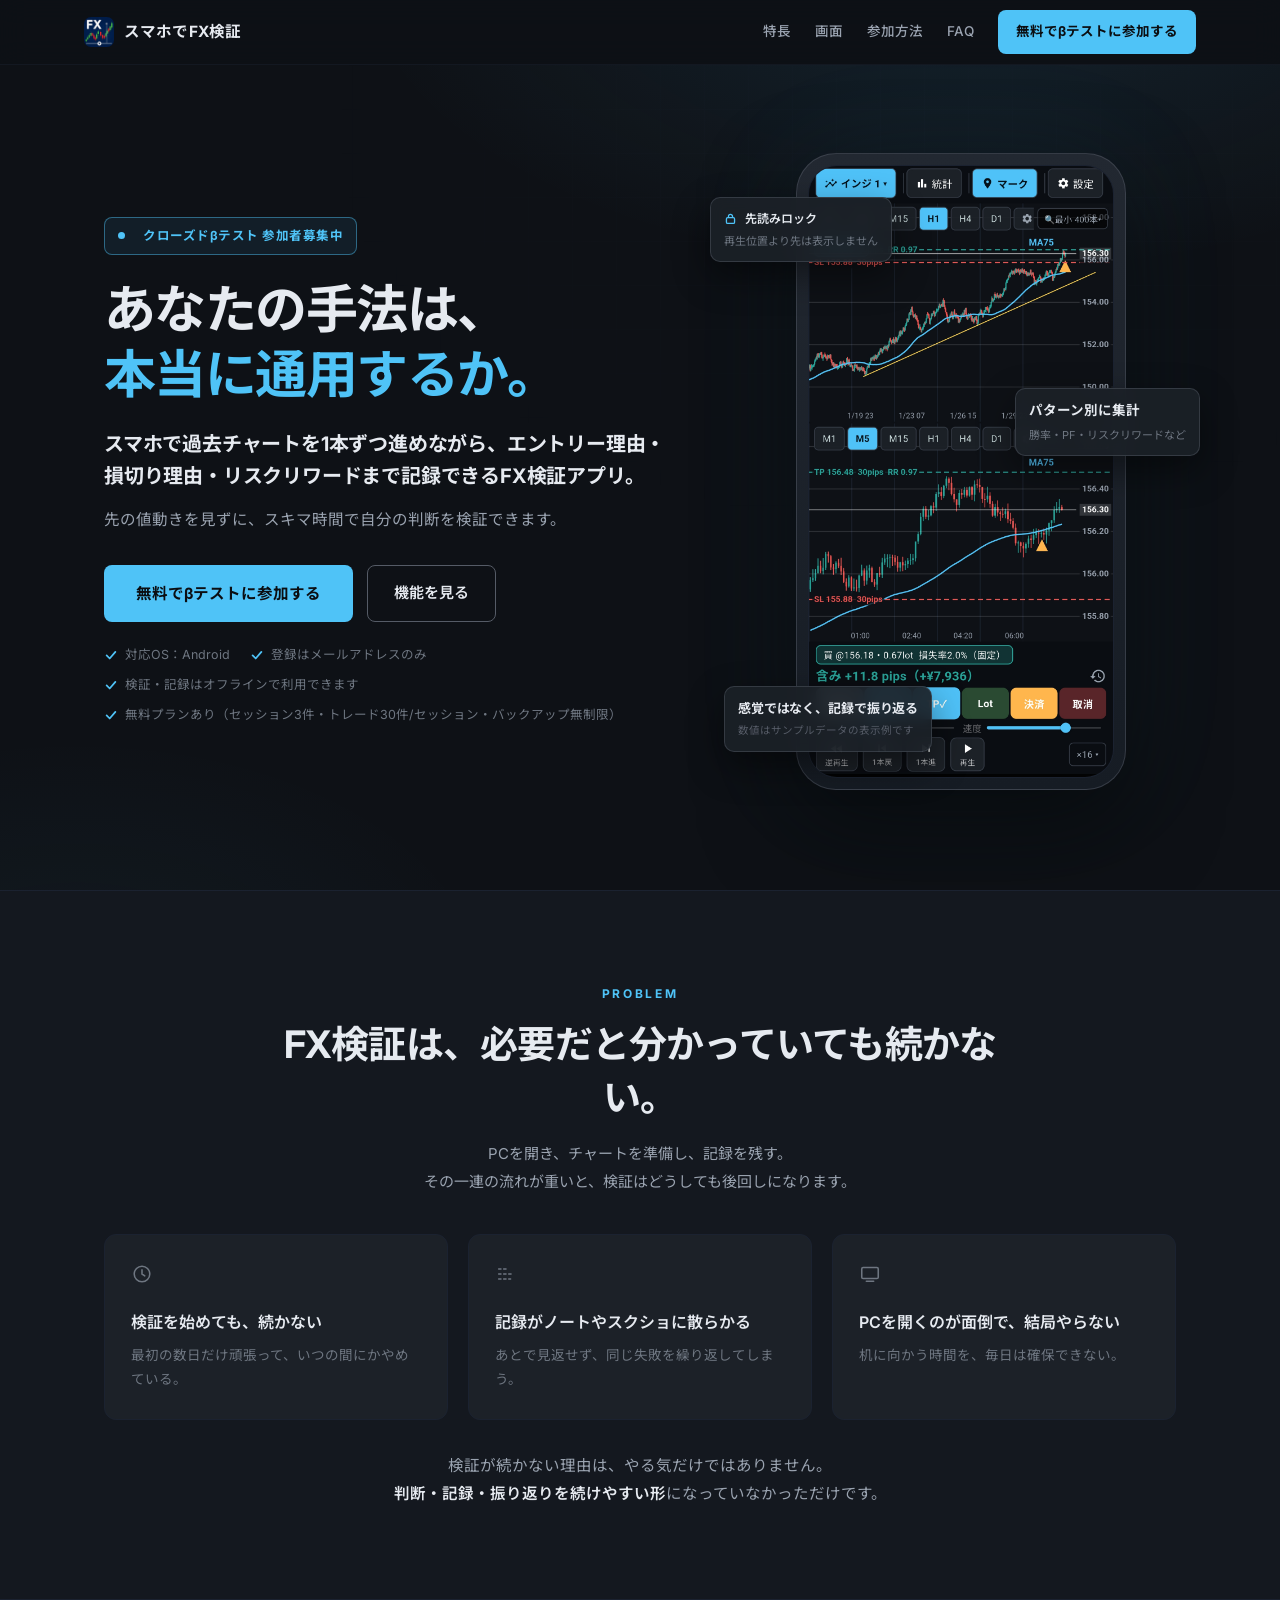
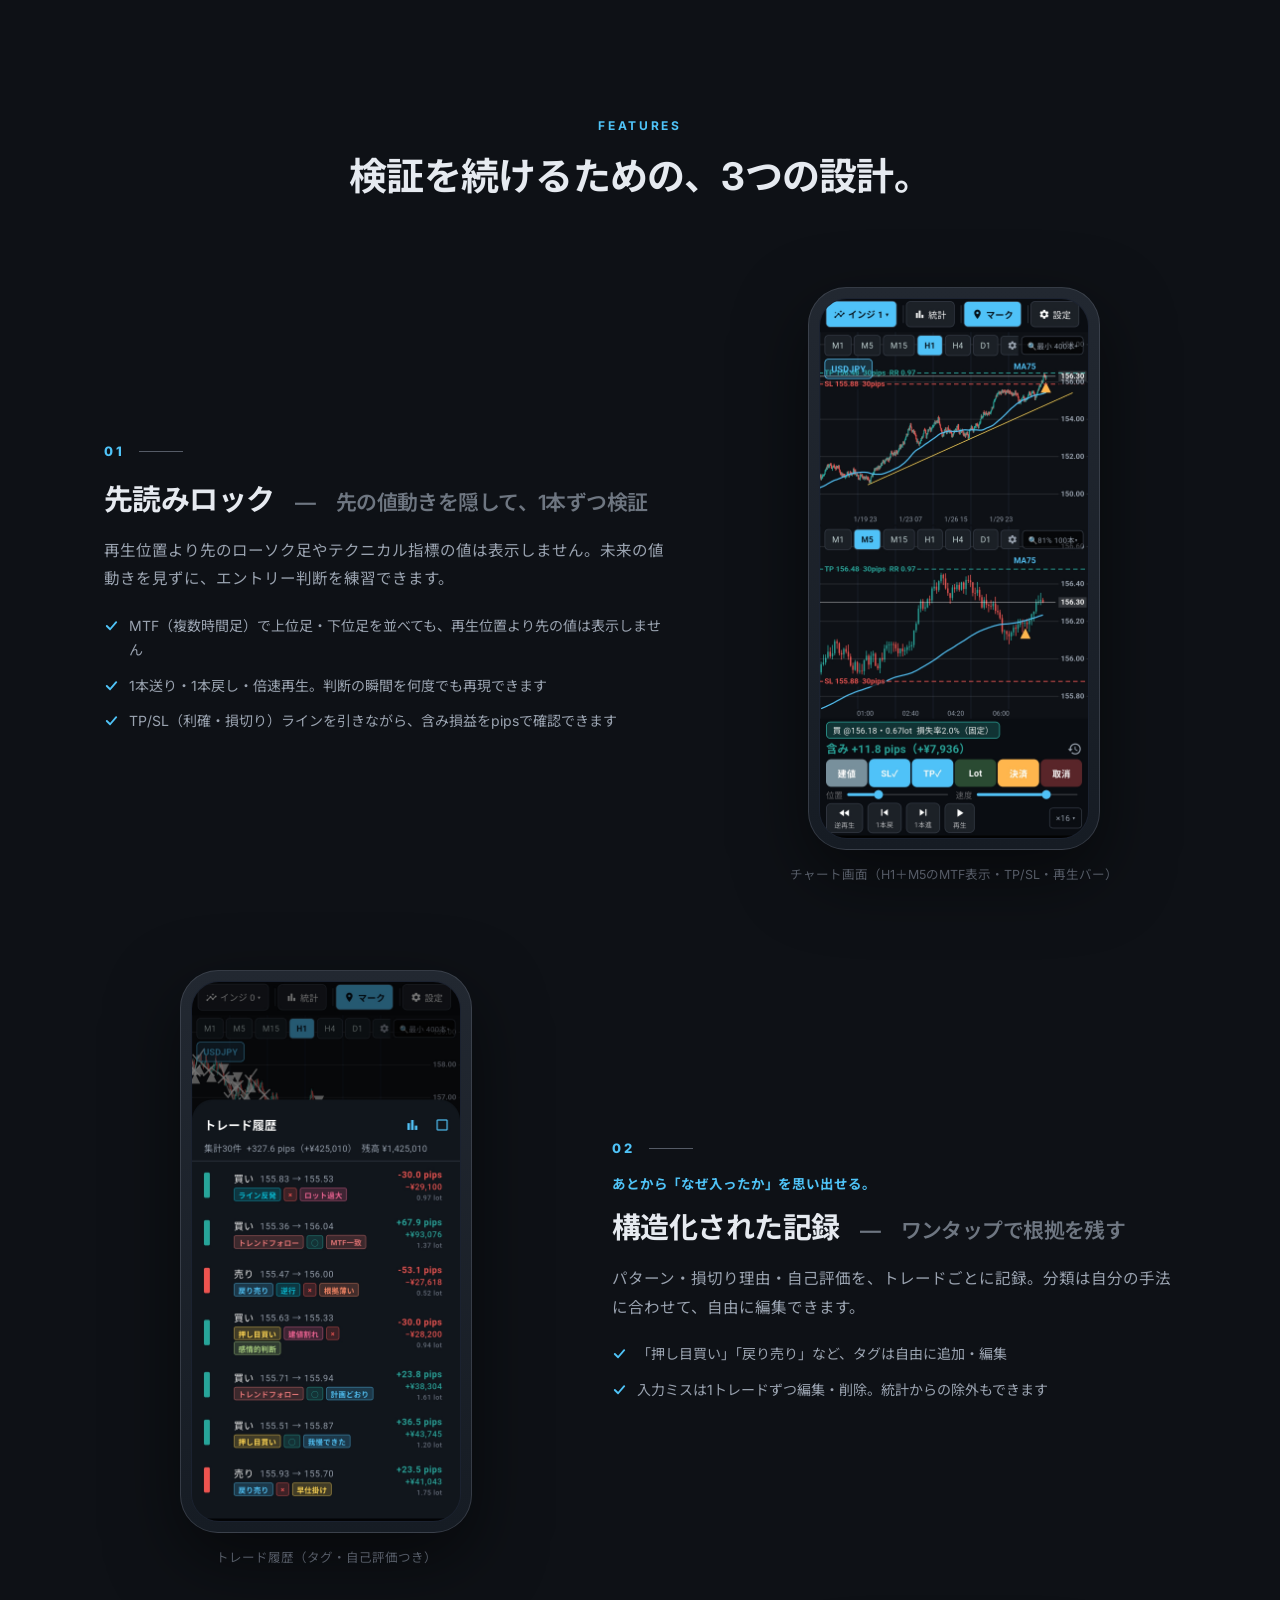
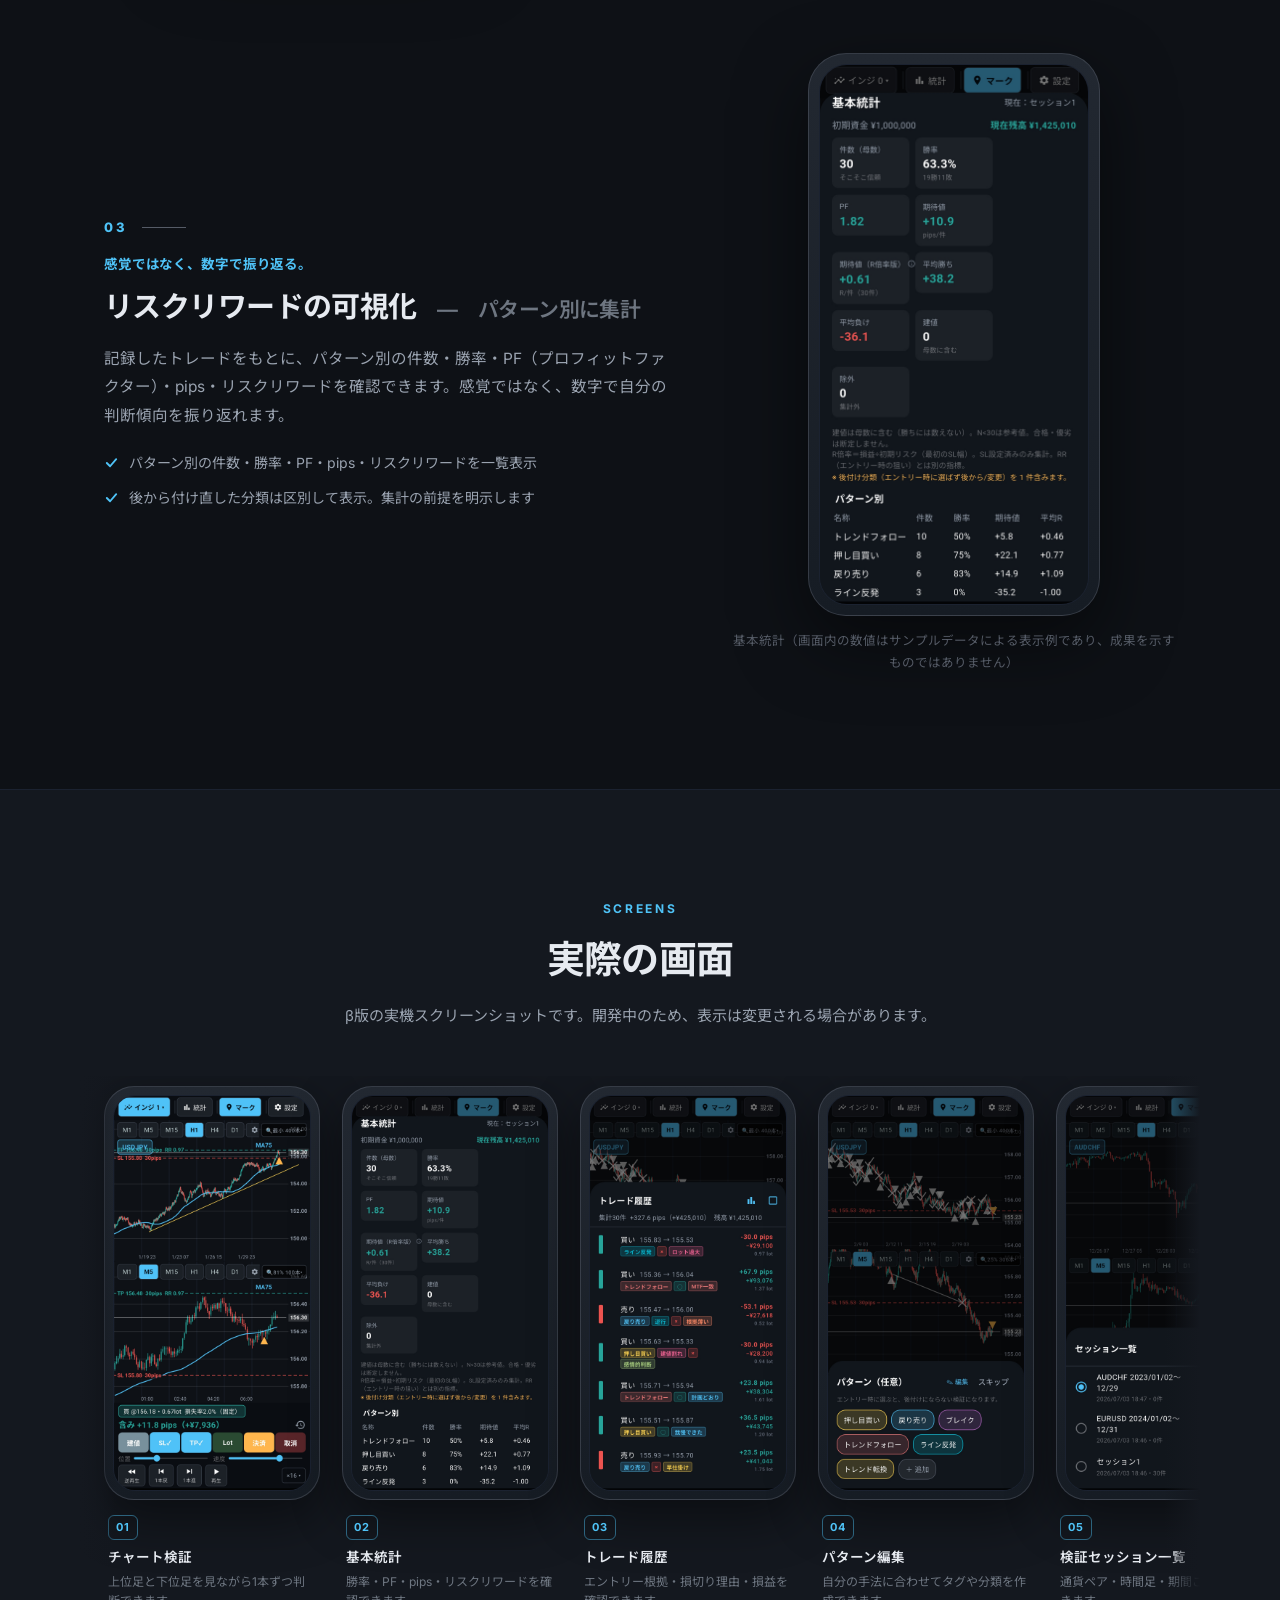
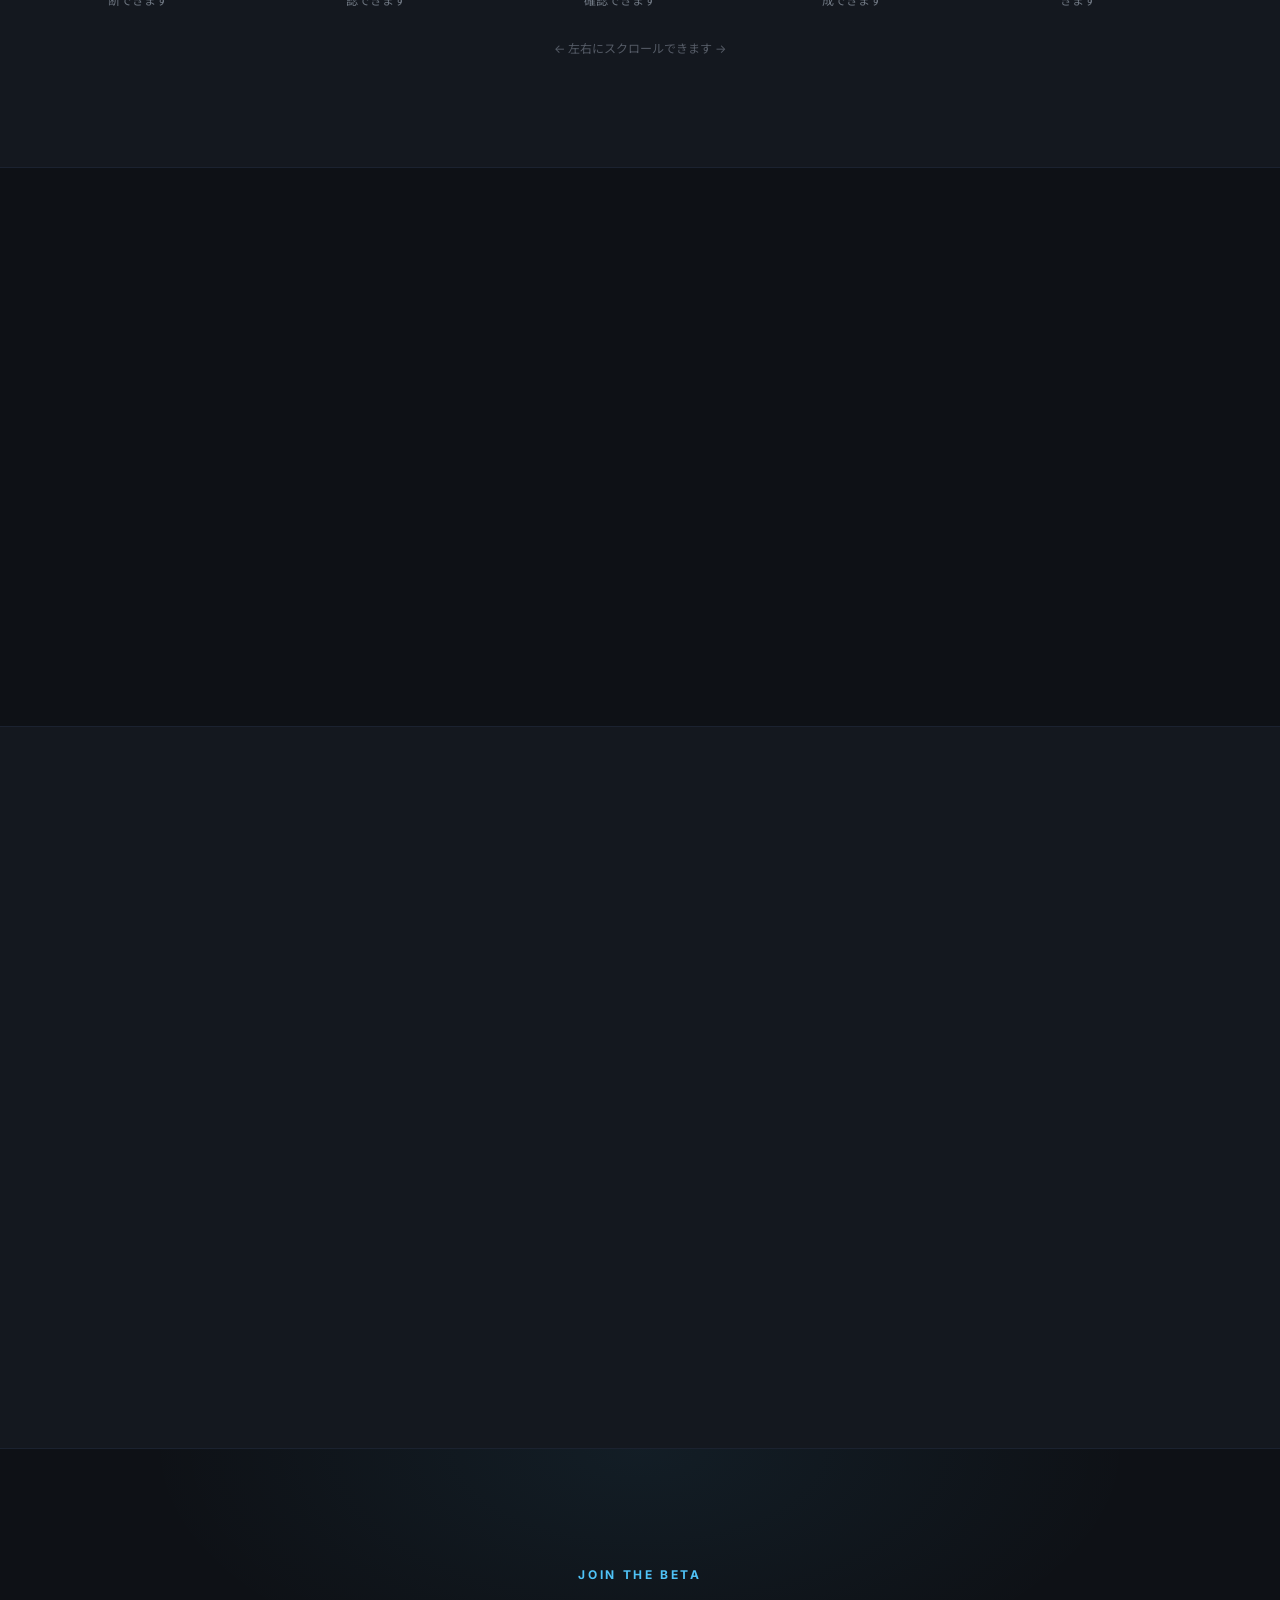
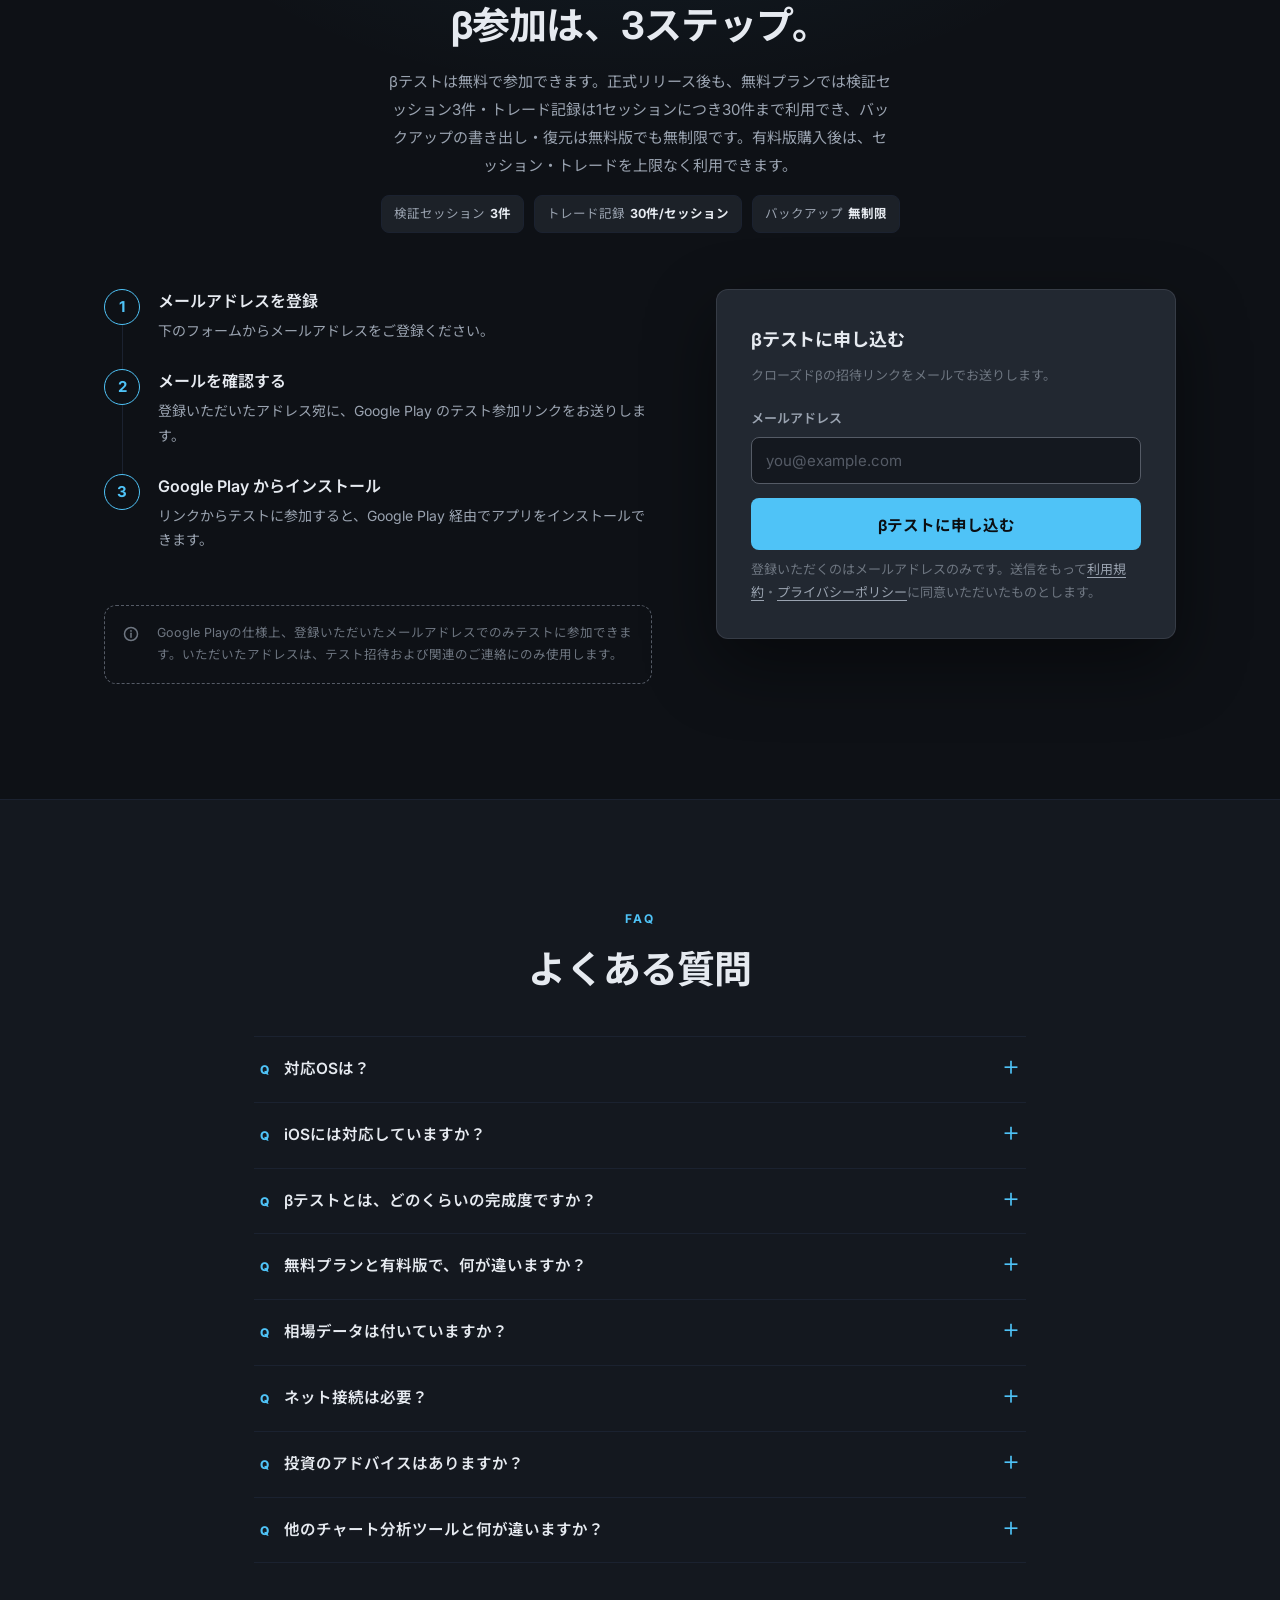
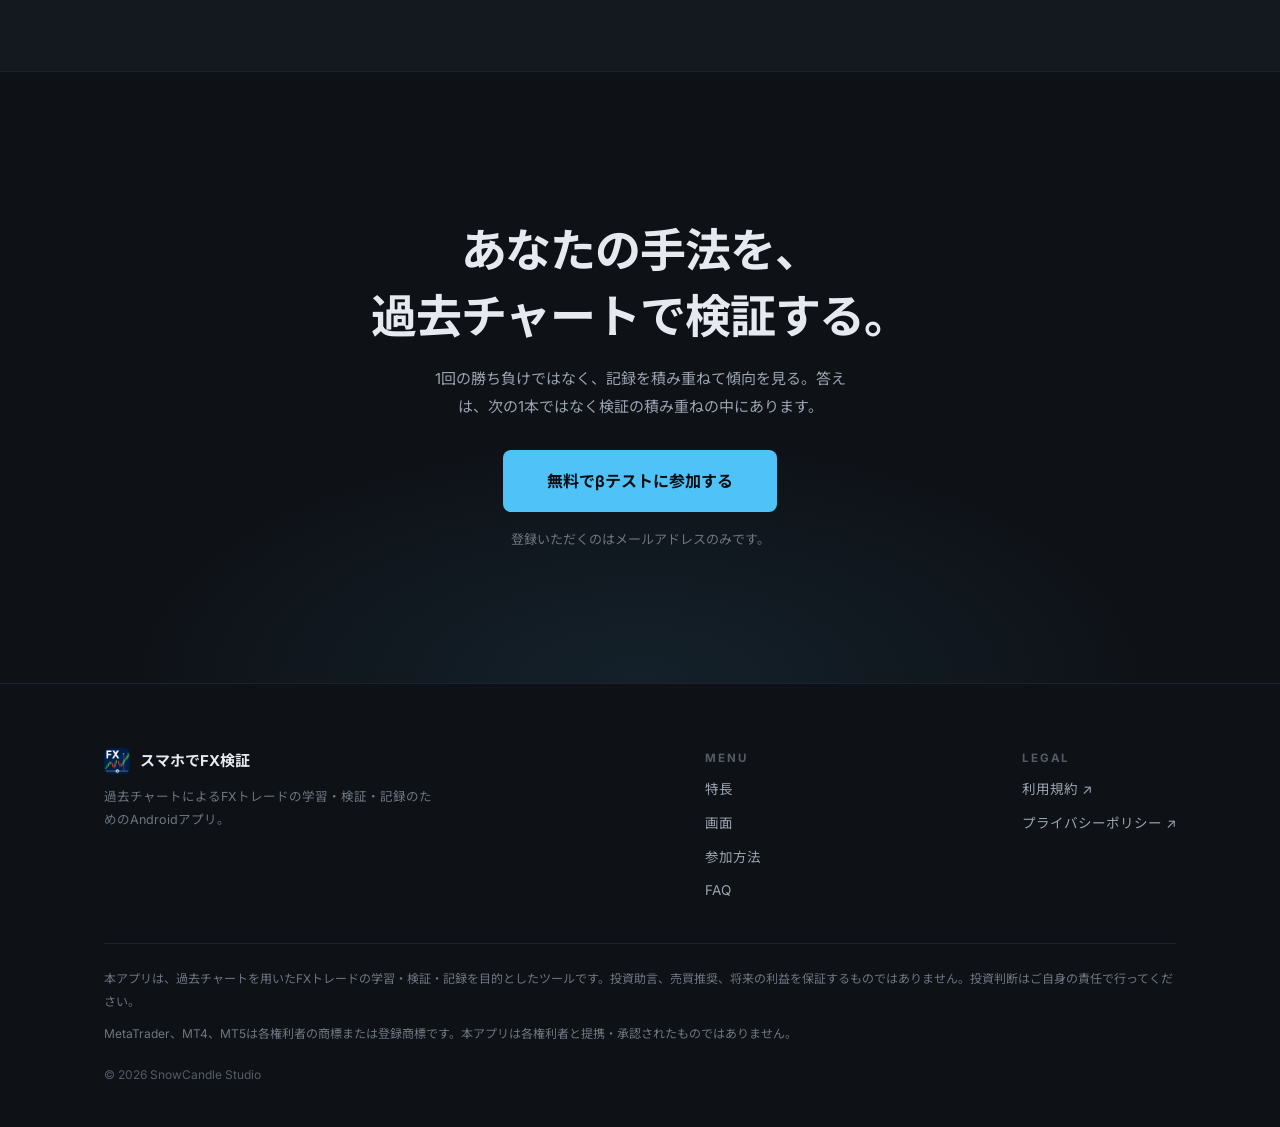
==== commit 66e60dba: "Add files via upload" ====
--- a/index.html
+++ b/index.html
@@ -306,7 +306,7 @@
         <span><svg width="14" height="14" viewBox="0 0 16 16" fill="none"><path d="M3 8.5L6.5 12L13 4.5" stroke="#4FC3F7" stroke-width="2" stroke-linecap="round" stroke-linejoin="round"></path></svg>対応OS：Android</span>
         <span><svg width="14" height="14" viewBox="0 0 16 16" fill="none"><path d="M3 8.5L6.5 12L13 4.5" stroke="#4FC3F7" stroke-width="2" stroke-linecap="round" stroke-linejoin="round"></path></svg>登録はメールアドレスのみ</span>
         <span><svg width="14" height="14" viewBox="0 0 16 16" fill="none"><path d="M3 8.5L6.5 12L13 4.5" stroke="#4FC3F7" stroke-width="2" stroke-linecap="round" stroke-linejoin="round"></path></svg>検証・記録はオフラインで利用できます</span>
-        <span><svg width="14" height="14" viewBox="0 0 16 16" fill="none"><path d="M3 8.5L6.5 12L13 4.5" stroke="#4FC3F7" stroke-width="2" stroke-linecap="round" stroke-linejoin="round"></path></svg>無料プランあり（セッション2件・トレード30件・バックアップ3件まで）</span>
+        <span><svg width="14" height="14" viewBox="0 0 16 16" fill="none"><path d="M3 8.5L6.5 12L13 4.5" stroke="#4FC3F7" stroke-width="2" stroke-linecap="round" stroke-linejoin="round"></path></svg>無料プランあり（セッション3件・トレード30件/セッション・バックアップ無制限）</span>
       </div>
     </div>
     <div class="hero-visual">
@@ -525,11 +525,11 @@
     <div class="section-head" data-reveal>
       <span class="eyebrow">Join the Beta</span>
       <h2>β参加は、3ステップ。</h2>
-      <p class="section-lead">βテストは無料で参加できます。正式リリース後も、無料プランでは検証セッション2件・総トレード記録30件・バックアップ3回まで利用できます。有料版購入後は、すべての機能を上限なく利用できます。</p>
+      <p class="section-lead">βテストは無料で参加できます。正式リリース後も、無料プランでは検証セッション3件・トレード記録は1セッションにつき30件まで利用でき、バックアップの書き出し・復元は無料版でも無制限です。有料版購入後は、セッション・トレードを上限なく利用できます。</p>
       <div class="free-badges">
-        <span>検証セッション<b>2件</b></span>
-        <span>総トレード記録<b>30件</b></span>
-        <span>バックアップ<b>3回</b></span>
+        <span>検証セッション<b>3件</b></span>
+        <span>トレード記録<b>30件/セッション</b></span>
+        <span>バックアップ<b>無制限</b></span>
       </div>
     </div>
 
@@ -597,7 +597,7 @@
       </details>
       <details>
         <summary><span class="q">Q</span><span class="t">無料プランと有料版で、何が違いますか？</span><span class="plus" aria-hidden="true">＋</span></summary>
-        <p class="a">βテストは無料で参加できます。正式リリース後も、無料プランでは検証セッション2件・総トレード記録30件・バックアップ3回まで利用できます。有料版購入後は、すべての機能を上限なく利用できます。</p>
+        <p class="a">βテストは無料で参加できます。正式リリース後も、無料プランでは検証セッション3件・トレード記録は1セッションにつき30件まで利用でき、バックアップの書き出し・復元は無料版でも無制限です。有料版購入後は、セッション・トレードを上限なく利用できます。</p>
       </details>
       <details>
         <summary><span class="q">Q</span><span class="t">相場データは付いていますか？</span><span class="plus" aria-hidden="true">＋</span></summary>
@@ -743,6 +743,14 @@
       e.preventDefault();
       var email = document.getElementById('beta-email').value.trim();
       if (!/^[^\s@]+@[^\s@]+\.[^\s@]+$/.test(email)) return;
+
+      /* 同一ブラウザでの重複送信対策：直前に登録済みの同じアドレスなら再送信せず、
+         元の登録日時のまま「登録済み」画面を表示する（Googleフォームへの二重送信を防ぐ）。 */
+      if (existing && existing.email && existing.email.toLowerCase() === email.toLowerCase()) {
+        showSent(existing.email, existing.at);
+        return;
+      }
+
       var body = new URLSearchParams();
       body.set(SIGNUP_EMAIL_FIELD, email);
       try {
@@ -753,8 +761,8 @@
           body: body.toString()
         }).catch(function(){});
       } catch (err) {}
-      var record = saveSignup(email);
-      showSent(record.email, record.at);
+      existing = saveSignup(email);
+      showSent(existing.email, existing.at);
     });
   }
 
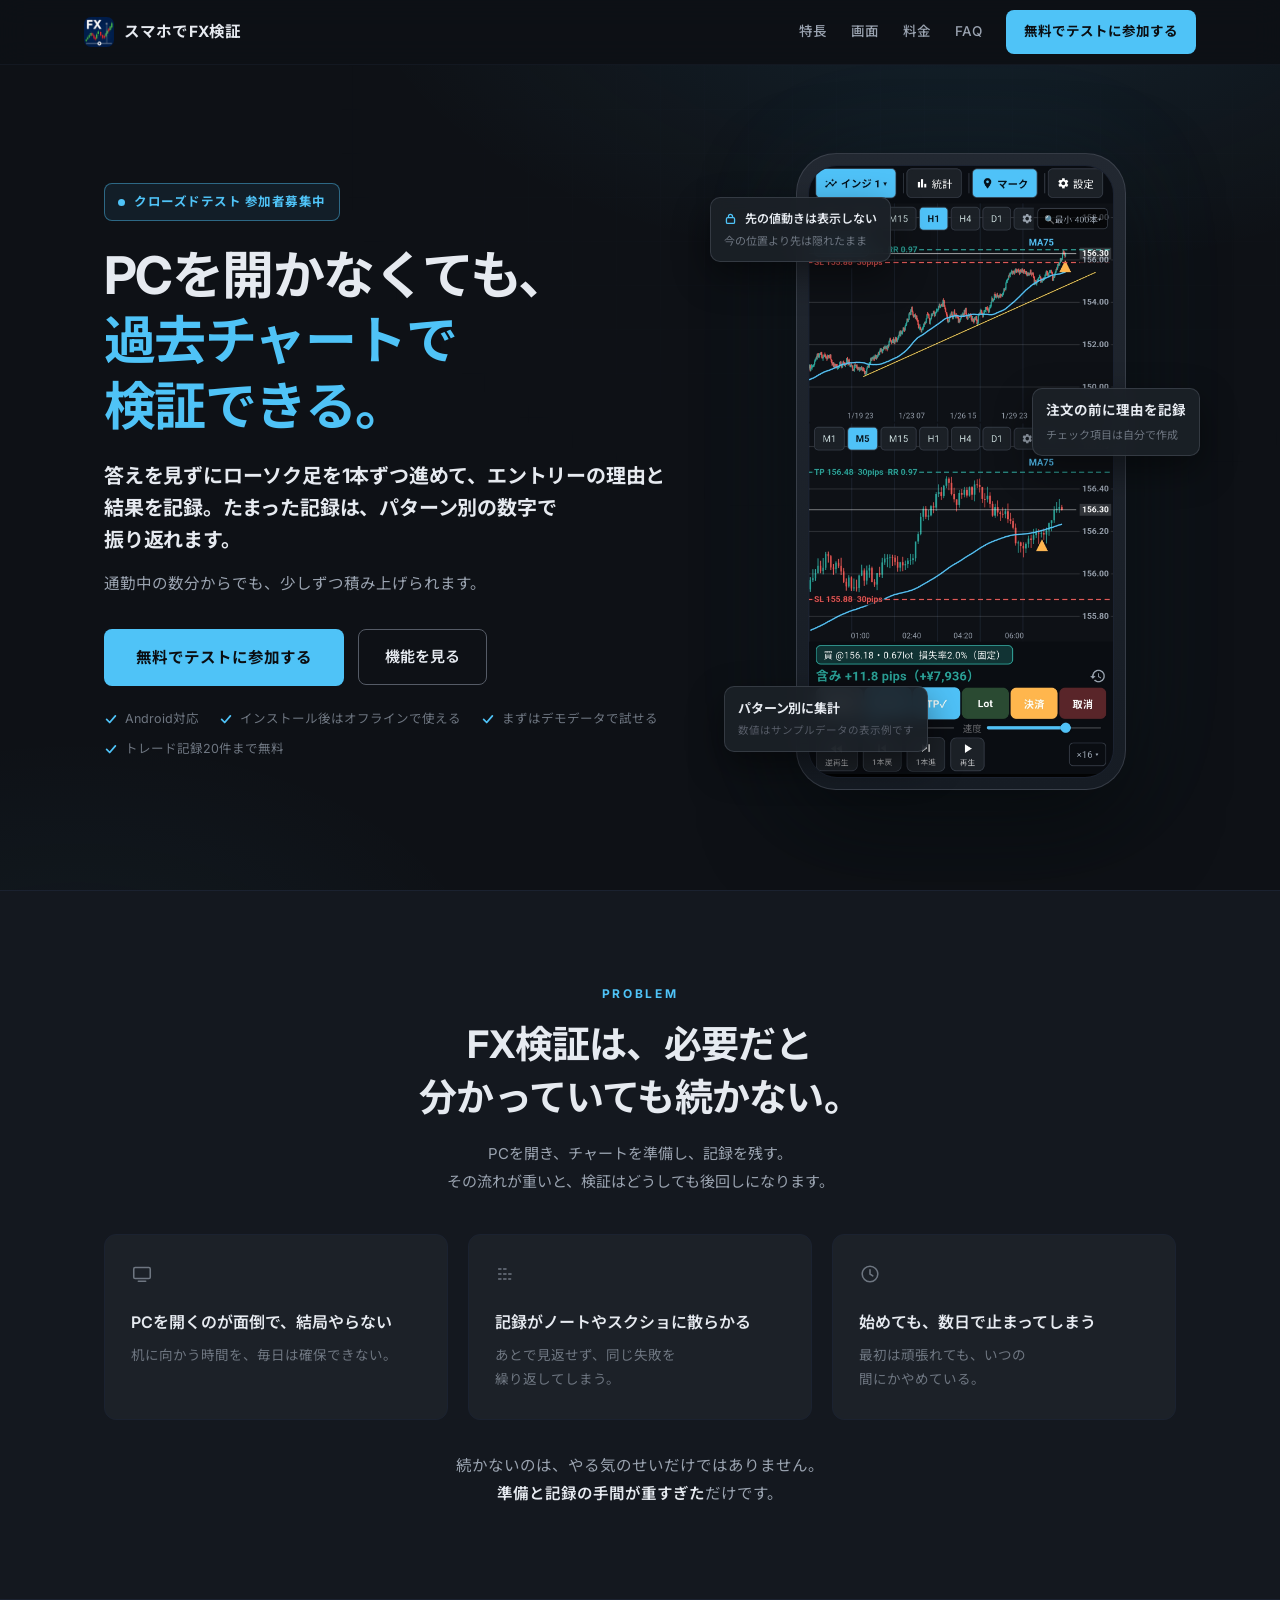
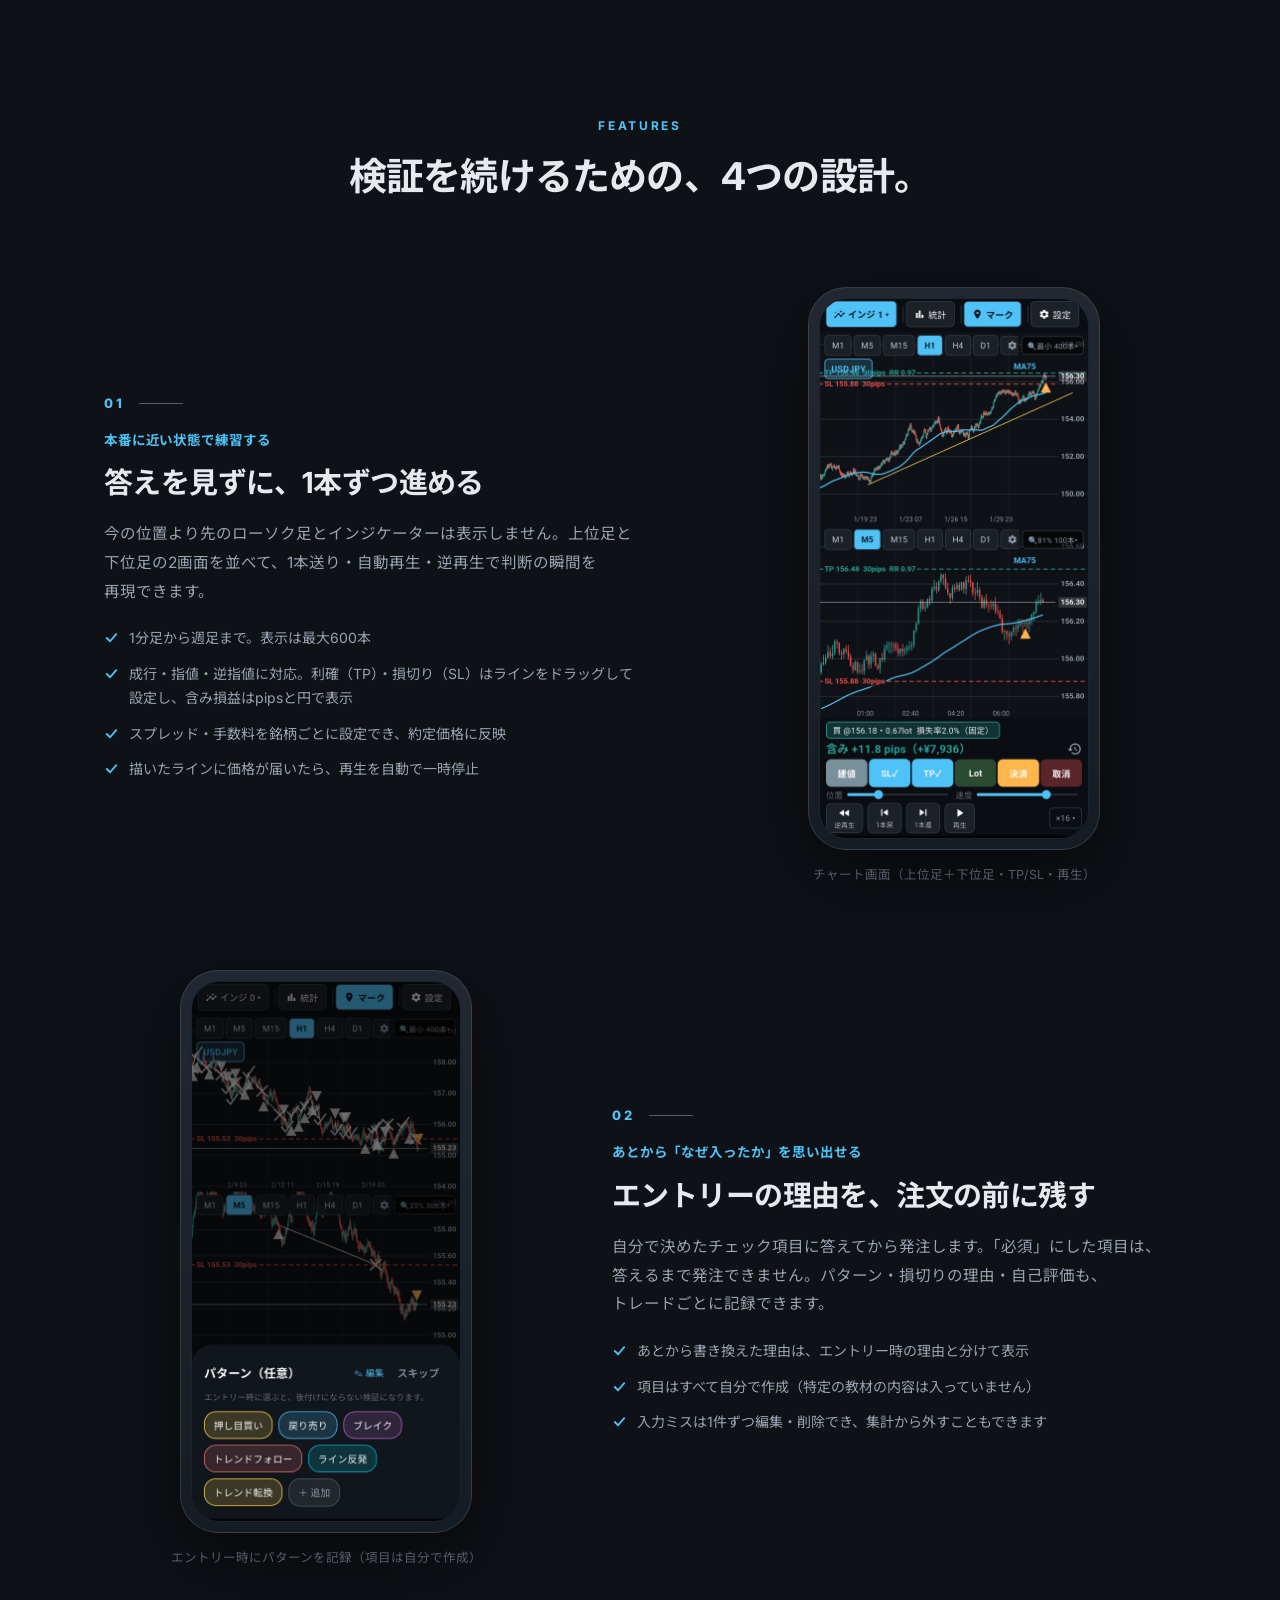
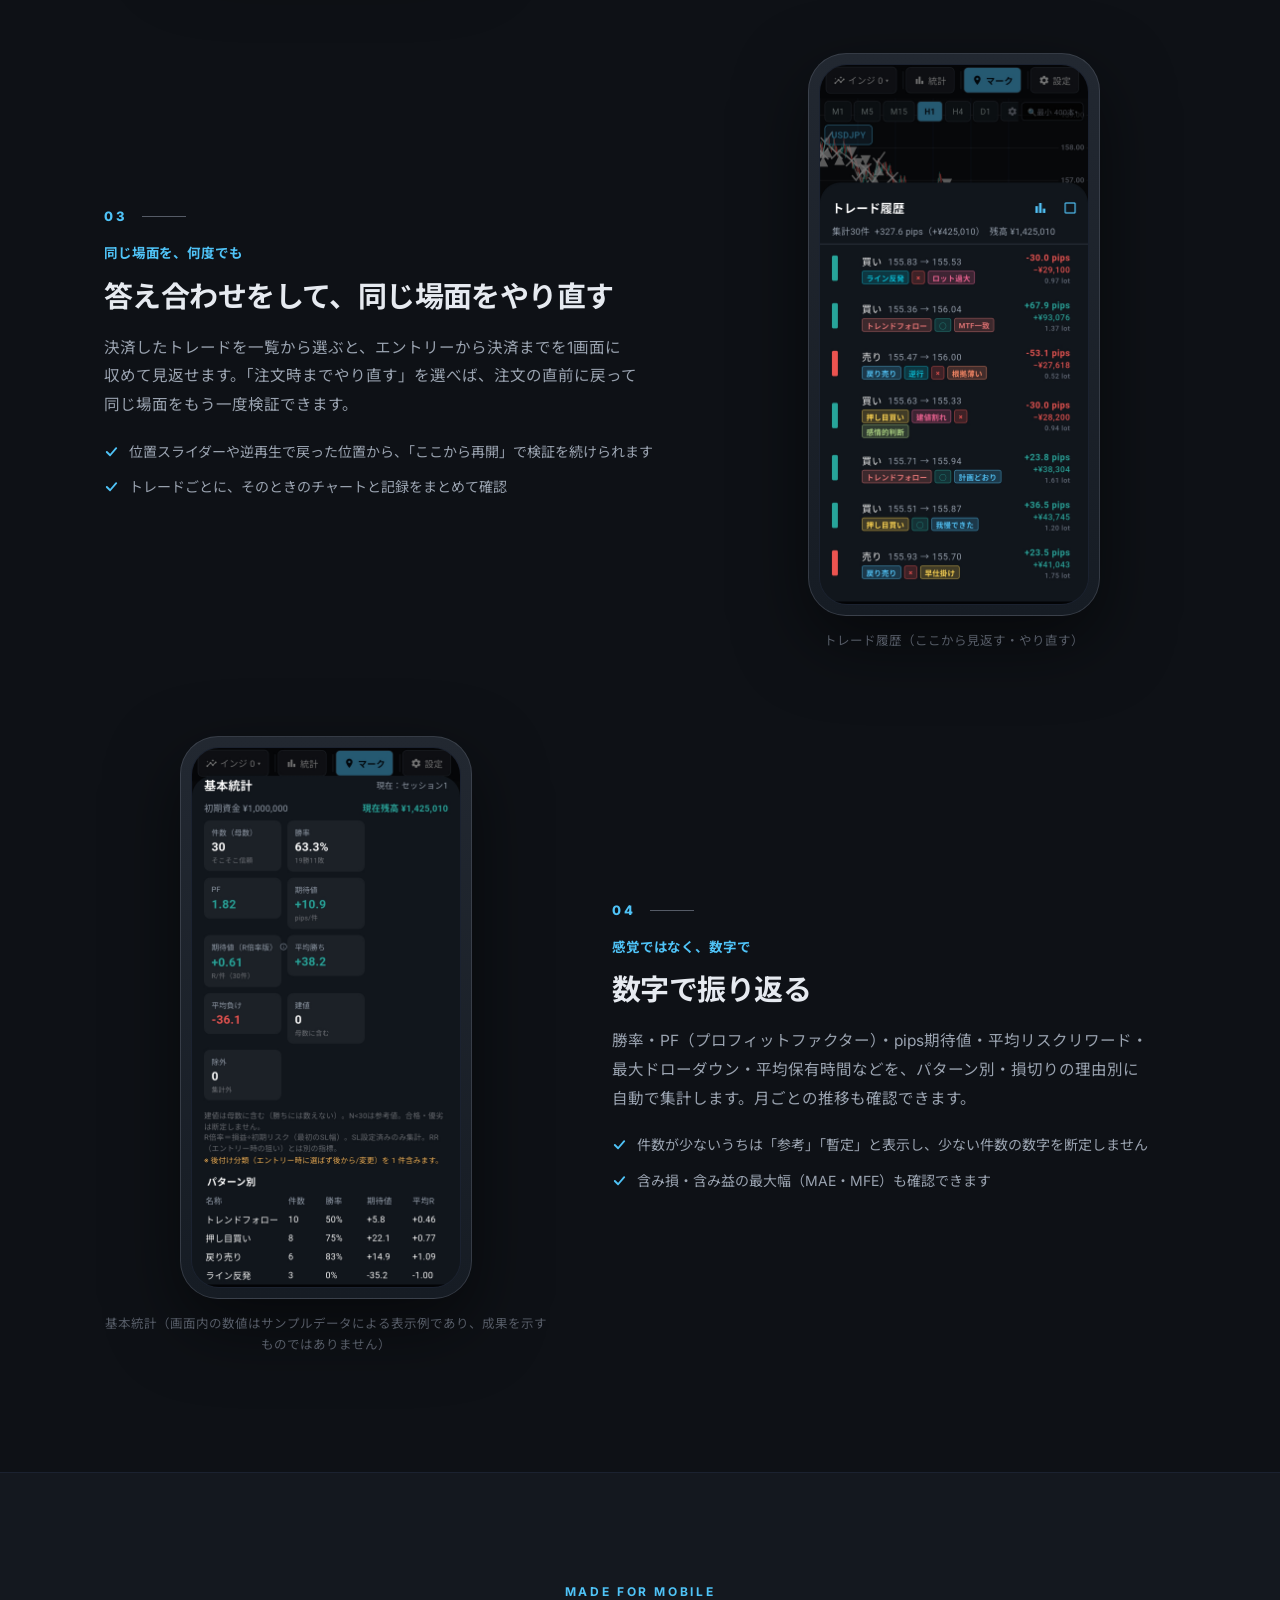
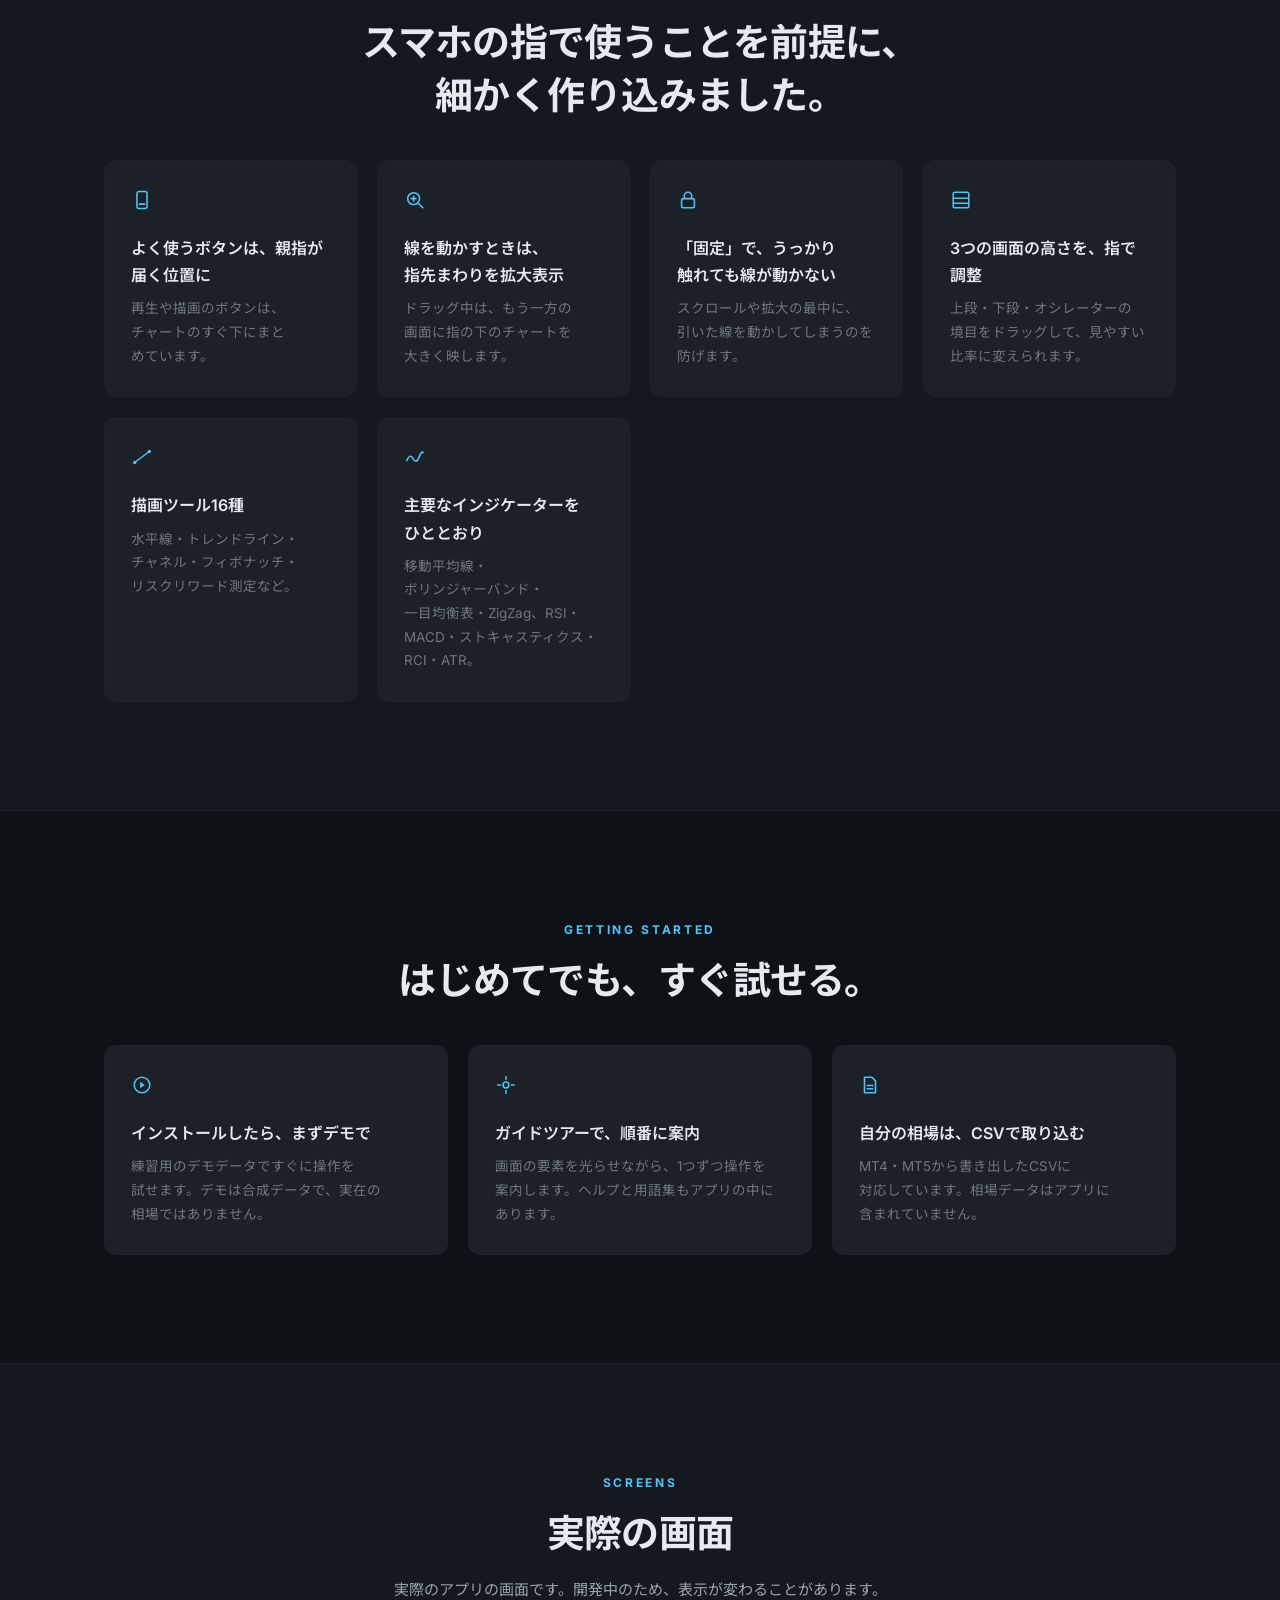
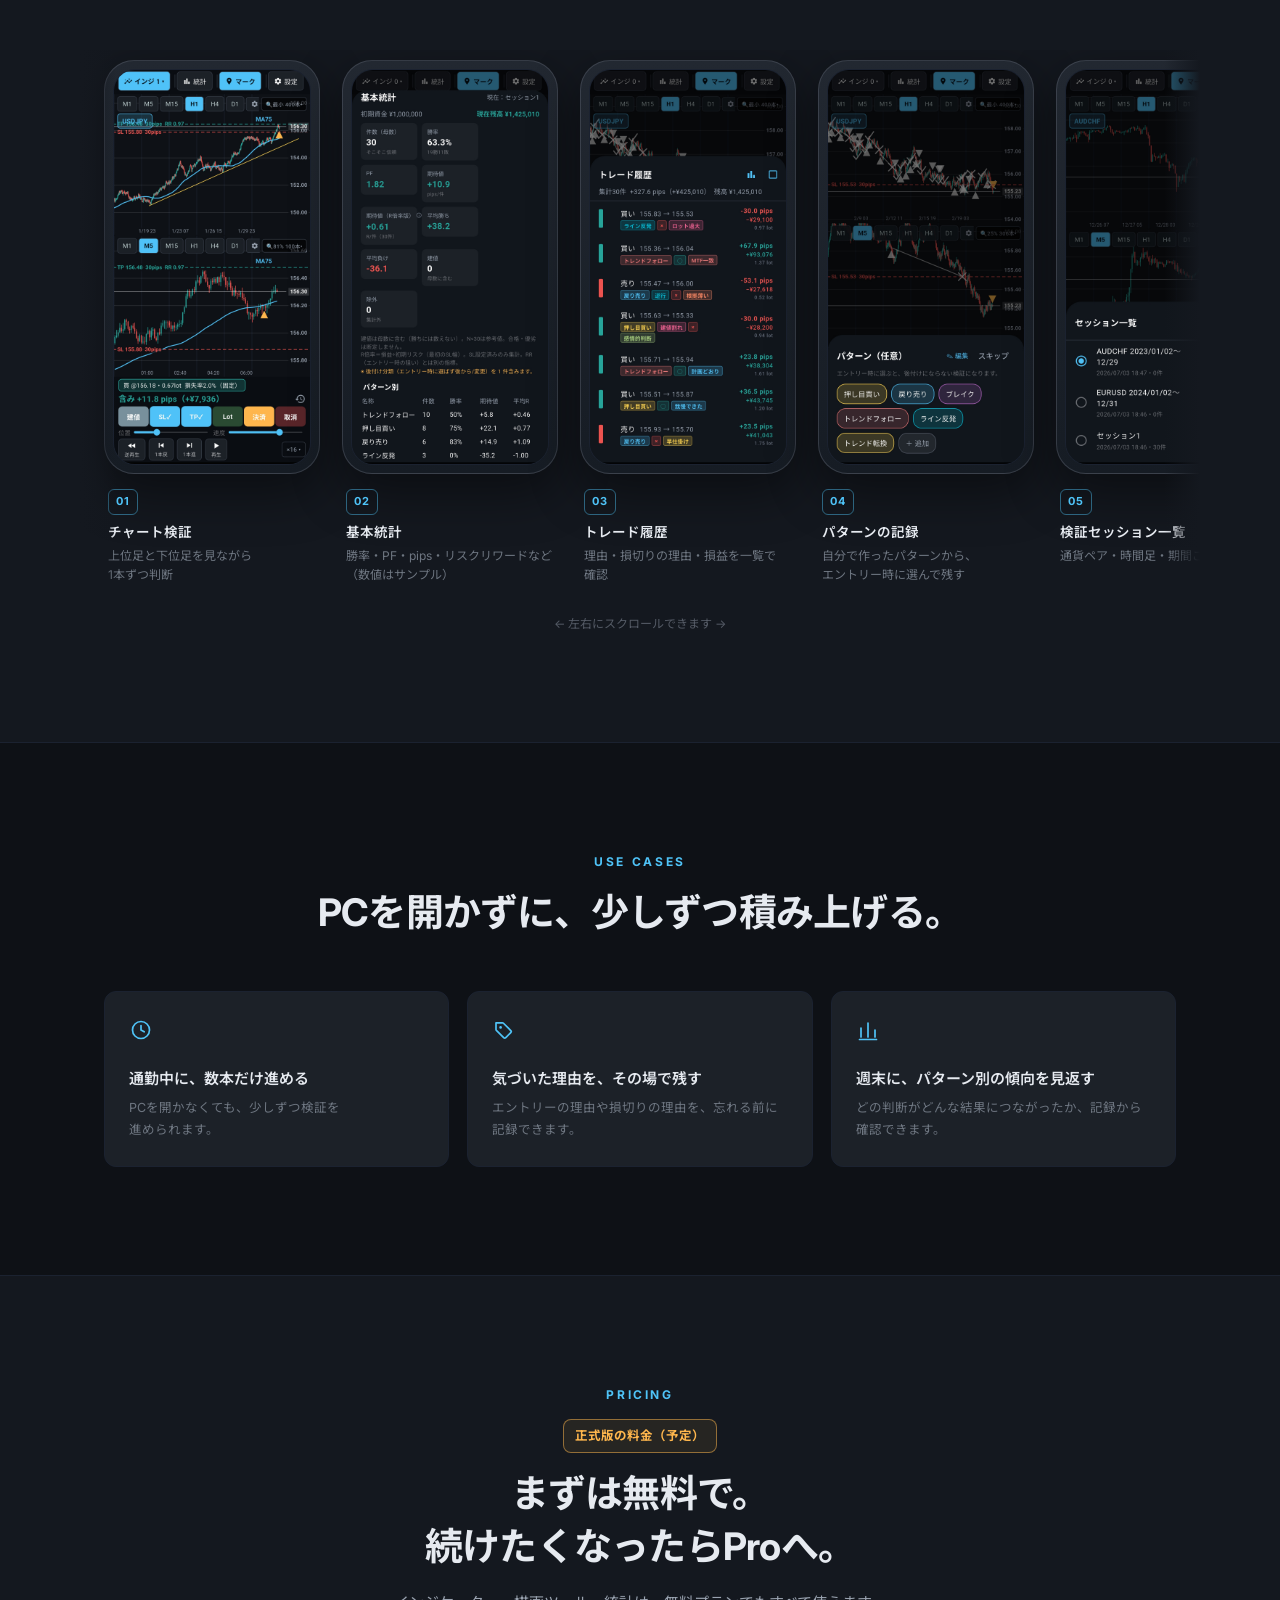
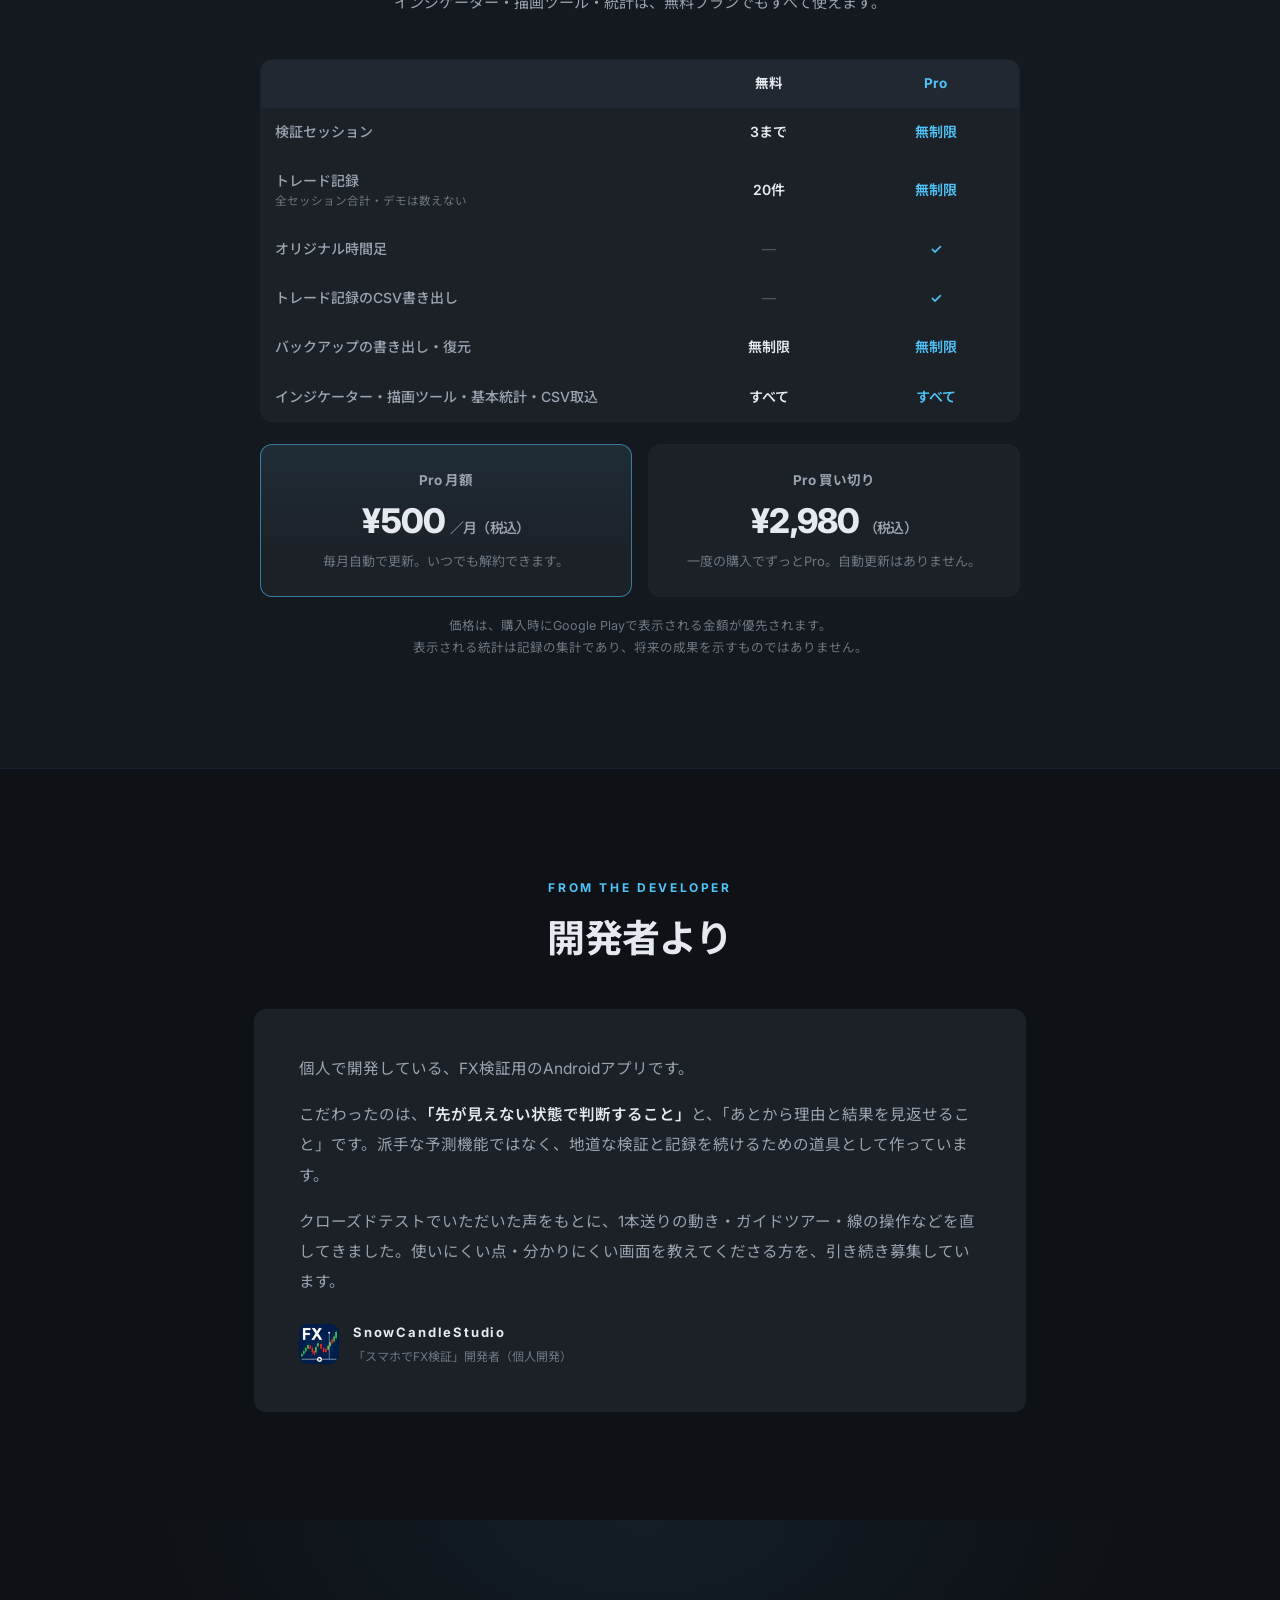
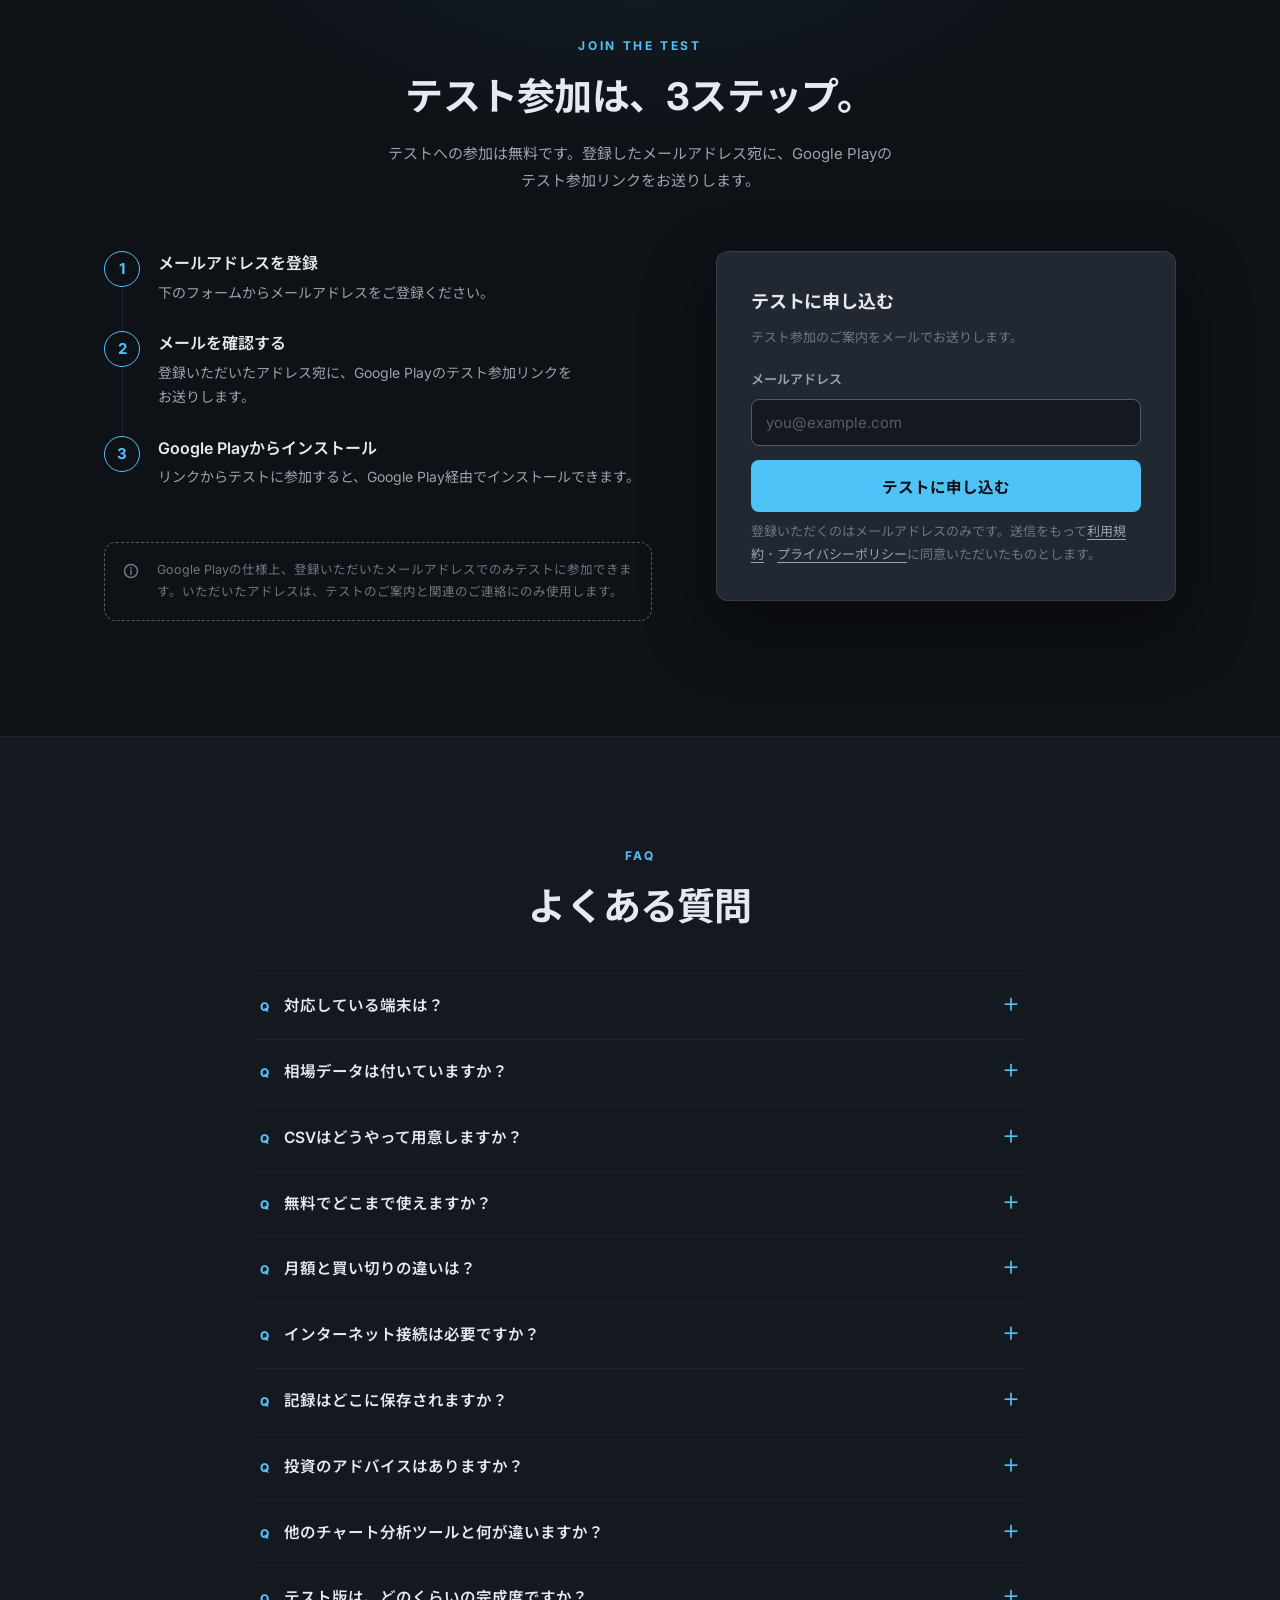
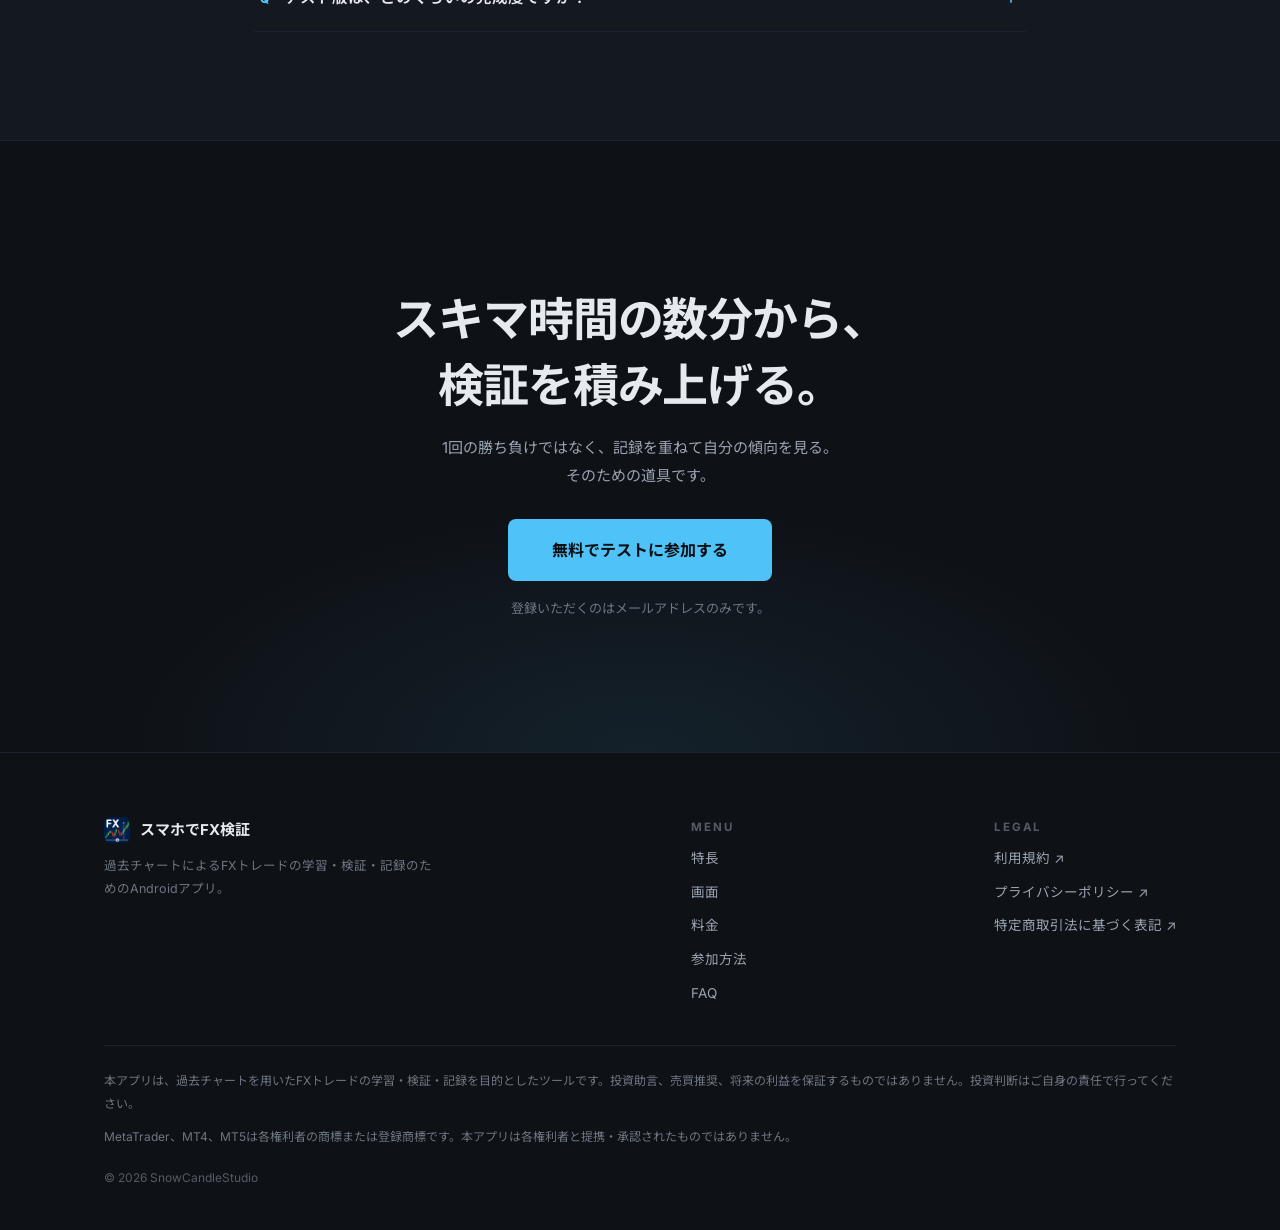
==== commit 6fb762d7: "Add files via upload" ====
--- a/index.html
+++ b/index.html
@@ -4,31 +4,42 @@
 <meta charset="UTF-8">
 <meta name="viewport" content="width=device-width, initial-scale=1">
 <!--
-  スマホでFX検証 — ランディングページ（β募集）
+  スマホでFX検証 — ランディングページ
   ─────────────────────────────────────────────
-  出典：コピー = docs/lp/lp_copy_ja.md／構成・視覚デザイン = docs/lp/claude_design_source.dc.html
-        （Claude Designで作成した版をプレーンHTML/CSS/JSへ移植。GitHub Pagesでの静的公開に対応）
-        デザイントークン = docs/design/design.md（Hex厳守）
+  出典：コピー = docs/lp/lp_copy_ja.md（正本）／構成・視覚デザイン = docs/lp/claude_design_source.dc.html
+        デザイントークン = docs/design/design.md（Hex厳守）／撮影リスト = docs/lp/screenshot_plan.md
   公開：GitHub Pages（SnowCandleStudio/snowcandlestudio.github.io リポジトリ直下へ
         index.html と img/ をそのままアップロード）
 
-  ★差し替え必須（β応募フォーム）：下部 <script> 冒頭の
-    SIGNUP_ACTION_URL … Googleフォームの投稿先（.../formResponse。閲覧用viewformではない）
-    SIGNUP_EMAIL_FIELD … そのフォームのメール質問に対応する entry.XXXXXXXXX
-  ⚠️ fetchはmode:'no-cors'のため送信成功/失敗をJSから検知できません。
-     本番公開前に必ず自分のメールアドレスで実送信し、Googleフォームの回答シートに
-     実際に届くか目視確認すること（未設定の間は「準備中」表示になりリンク切れは起きない）。
-
-  不変制約：投資助言NG（勝てる/稼げる/儲かる/将来予測なし）・アクセントは cyan 1色のみ・
+  ★β表示と正式版表示の切り替え（2026-09-23〜）
+    すぐ下の <script> の PLAY_STORE_URL が
+      空  … β表示（クローズドテストの応募フォーム・「正式版の料金（予定）」）
+      URL … 正式版表示（Google Playボタン。βの文言はすべて隠れる）
+    公開日の手順：PLAY_STORE_URL に Google Play のURLを貼る → GitHub Pages へ再アップロード。
+    出し分けは data-mode="beta" / data-mode="launch"。JSが動かない環境ではβ表示になる。
+
+  ★β応募フォーム：下部 <script> の SIGNUP_ACTION_URL / SIGNUP_EMAIL_FIELD（設定済み）。
+    ⚠️ fetchはmode:'no-cors'のため送信成功/失敗をJSから検知できません。
+       値を変えたら必ず自分のメールアドレスで実送信し、Googleフォームの回答シートに届くか目視確認すること。
+
+  ★料金：金額は「料金」節（#pricing）にだけ書く。値上げの条件・手順は docs/decisions/0004_pricing_model.md 追記。
+
+  不変制約：投資助言NG（勝てる/稼げる/儲かる/将来予測なし）・「今だけ」等の表現なし・アクセントは cyan 1色のみ・
   競合名（TradingView等）は名指ししない（docs/requirements/optimization_worksheet_lp.md §2）。
 -->
-<title>スマホでFX検証 | 過去チャートで裁量検証・記録できるAndroidアプリ（クローズドβ募集）</title>
-<meta name="description" content="スマホで過去チャートを1本ずつ検証。エントリー理由・損切り理由・リスクリワードまで記録できるFX検証アプリ。Android向けクローズドβテスターを募集しています。">
+<script>
+  /* ★★★ 公開日にここへ Google Play のURLを貼るだけ（空のあいだはβ表示） ★★★
+     例：var PLAY_STORE_URL = "https://play.google.com/store/apps/details?id=xxxx"; */
+  var PLAY_STORE_URL = "";
+  if (PLAY_STORE_URL) document.documentElement.classList.add('is-launch');
+</script>
+<title>スマホでFX検証 | 過去チャートの検証と記録をスマホで（Androidアプリ）</title>
+<meta name="description" content="PCを開かなくても、スマホで過去チャートを1本ずつ進めて検証。エントリーの理由と結果を記録し、パターン別の数字で振り返れるAndroidアプリです。">
 <meta name="theme-color" content="#0E1116">
 <link rel="icon" type="image/png" href="img/icon512.png">
 <meta property="og:type" content="website">
-<meta property="og:title" content="スマホでFX検証 | 過去チャートで裁量検証・記録できるAndroidアプリ">
-<meta property="og:description" content="スマホで過去チャートを1本ずつ検証。エントリー理由・損切り理由・リスクリワードまで記録できるFX検証アプリ。クローズドβ募集中。">
+<meta property="og:title" content="スマホでFX検証 | 過去チャートの検証と記録をスマホで">
+<meta property="og:description" content="PCを開かなくても、スマホで過去チャートを1本ずつ進めて検証。エントリーの理由と結果を記録し、パターン別の数字で振り返れるAndroidアプリです。">
 <meta property="og:url" content="https://snowcandlestudio.github.io/">
 <meta property="og:image" content="https://snowcandlestudio.github.io/img/og.png">
 <meta name="twitter:card" content="summary_large_image">
@@ -265,6 +276,51 @@
   [data-reveal].is-armed.is-visible{opacity:1;transform:none;}
   @media(prefers-reduced-motion:reduce){[data-reveal].is-armed{opacity:1;transform:none;transition:none;}}
 
+
+  /* ===== β／正式版の出し分け（PLAY_STORE_URL） ===== */
+  html.is-launch [data-mode="beta"]{display:none !important;}
+  html:not(.is-launch) [data-mode="launch"]{display:none !important;}
+
+  /* ===== 日本語の改行位置（文節で折り返す・非対応ブラウザは従来どおり） ===== */
+  h1,h2,h3,.subline,.subcopy,.section-lead,.problems-close,.icon-card p,.scene-card p,.feature-text p.body,.feature-list li,.filmstrip .s,.faq-list .a,.price-table th,.price-card .desc,.price-foot,.step-body .s{word-break:auto-phrase;}
+  h1,h2{text-wrap:balance;}
+
+  /* ===== 新設セクション共通 ===== */
+  .band-soft{background:var(--canvas-soft);border-top:1px solid var(--hairline);border-bottom:1px solid var(--hairline);}
+  .band .container{padding:clamp(72px,9vw,108px) 24px;}
+  .icon-card.accent svg{display:block;}
+  .card-grid-3.six{grid-template-columns:repeat(auto-fit,minmax(250px,1fr));}
+  .developer{background:var(--canvas);border-top:none;border-bottom:none;}
+
+  /* ===== 料金 ===== */
+  .price-note-top{display:inline-flex;margin-top:14px;border:1px solid rgba(255,183,77,.5);background:rgba(255,183,77,.08);color:var(--pending);font-weight:700;font-size:12.5px;padding:5px 11px;border-radius:8px;}
+  .price-table-wrap{margin:clamp(30px,4vw,42px) auto 0;max-width:760px;background:var(--surface);border:1px solid var(--hairline);border-radius:12px;overflow:hidden;}
+  .price-table{width:100%;border-collapse:collapse;font-size:14px;line-height:1.6;}
+  .price-table th,.price-table td{padding:13px 14px;border-bottom:1px solid var(--hairline);text-align:center;vertical-align:middle;}
+  .price-table tr:last-child th,.price-table tr:last-child td{border-bottom:none;}
+  .price-table thead th{background:var(--surface-raised);color:var(--ink);font-weight:700;font-size:13.5px;}
+  .price-table thead th.pro{color:var(--primary);}
+  .price-table tbody th{text-align:left;font-weight:500;color:var(--ink-2);}
+  .price-table tbody th small{display:block;font-size:11.5px;color:var(--ink-muted);font-weight:400;}
+  .price-table td{color:var(--ink);font-weight:600;white-space:nowrap;width:22%;}
+  .price-table td.pro{color:var(--primary);}
+  .price-table td.none{color:var(--ink-faint);font-weight:400;}
+  .price-cards{margin:22px auto 0;max-width:760px;display:grid;grid-template-columns:repeat(auto-fit,minmax(240px,1fr));gap:16px;}
+  .price-card{background:var(--surface);border:1px solid var(--hairline);border-radius:12px;padding:24px 22px;text-align:center;}
+  .price-card.main{border-color:rgba(79,195,247,.55);background:linear-gradient(180deg,rgba(79,195,247,.07),rgba(79,195,247,0) 70%),var(--surface);}
+  .price-card .label{font-weight:700;font-size:13.5px;color:var(--ink-2);}
+  .price-card .amount{margin-top:8px;font-weight:800;font-size:34px;letter-spacing:-.02em;color:var(--ink);line-height:1.2;}
+  .price-card .amount small{font-size:14px;font-weight:600;color:var(--ink-2);margin-left:4px;}
+  .price-card .desc{margin-top:8px;font-size:13px;line-height:1.7;color:var(--ink-muted);}
+  .price-foot{margin:18px auto 0;max-width:760px;font-size:12.5px;line-height:1.8;color:var(--ink-muted);text-align:center;}
+  @media(max-width:480px){.price-table th,.price-table td{padding:11px 9px;font-size:13px;}.price-table td{width:20%;}}
+
+  /* ===== はじめ方（正式版） ===== */
+  .play-card{flex:1 1 380px;min-width:min(100%,300px);max-width:460px;background:var(--surface-raised);border:1px solid rgba(85,91,102,.4);border-radius:12px;padding:clamp(26px,3.5vw,34px);box-shadow:0 26px 70px rgba(0,0,0,.45);text-align:center;}
+  .play-card h3{margin:0;font-weight:700;font-size:18px;color:var(--ink);}
+  .play-card p{margin:8px 0 0;font-size:13px;line-height:1.75;color:var(--ink-muted);}
+  .play-card .btn-primary{margin-top:20px;width:100%;}
+
   @media(max-width:600px){.container{padding:0 20px;}}
 </style>
 </head>
@@ -281,10 +337,11 @@
       <div class="nav-links">
         <a href="#features">特長</a>
         <a href="#screens">画面</a>
-        <a href="#signup">参加方法</a>
+        <a href="#pricing">料金</a>
         <a href="#faq">FAQ</a>
       </div>
-      <a class="btn-primary" href="#signup">無料でβテストに参加する</a>
+      <a class="btn-primary" href="#signup" data-mode="beta">無料でテストに参加する</a>
+      <a class="btn-primary js-play-link" href="#signup" data-mode="launch">Google Playで入手</a>
     </div>
   </div>
 </nav>
@@ -294,36 +351,38 @@
   <div class="hero-grid-bg" aria-hidden="true"></div>
   <div class="hero-inner">
     <div class="hero-copy">
-      <span class="badge-beta"><span></span>クローズドβテスト 参加者募集中</span>
-      <h1>あなたの手法は、<br><span class="accent">本当に通用するか。</span></h1>
-      <p class="subline">スマホで過去チャートを1本ずつ進めながら、エントリー理由・損切り理由・リスクリワードまで記録できるFX検証アプリ。</p>
-      <p class="subcopy">先の値動きを見ずに、スキマ時間で自分の判断を検証できます。</p>
+      <span class="badge-beta" data-mode="beta">クローズドテスト 参加者募集中</span>
+      <span class="badge-beta" data-mode="launch">Android版 配信中</span>
+      <h1>PCを開かなくても、<br><span class="accent">過去チャートで検証できる。</span></h1>
+      <p class="subline">答えを見ずにローソク足を1本ずつ進めて、エントリーの理由と結果を記録。たまった記録は、パターン別の数字で振り返れます。</p>
+      <p class="subcopy">通勤中の数分からでも、少しずつ積み上げられます。</p>
       <div class="hero-cta">
-        <a class="btn-primary" href="#signup">無料でβテストに参加する</a>
+        <a class="btn-primary" href="#signup" data-mode="beta">無料でテストに参加する</a>
+        <a class="btn-primary js-play-link" href="#signup" data-mode="launch">Google Playで入手（無料）</a>
         <a class="btn-secondary" href="#features">機能を見る</a>
       </div>
       <div class="hero-badges">
-        <span><svg width="14" height="14" viewBox="0 0 16 16" fill="none"><path d="M3 8.5L6.5 12L13 4.5" stroke="#4FC3F7" stroke-width="2" stroke-linecap="round" stroke-linejoin="round"></path></svg>対応OS：Android</span>
-        <span><svg width="14" height="14" viewBox="0 0 16 16" fill="none"><path d="M3 8.5L6.5 12L13 4.5" stroke="#4FC3F7" stroke-width="2" stroke-linecap="round" stroke-linejoin="round"></path></svg>登録はメールアドレスのみ</span>
-        <span><svg width="14" height="14" viewBox="0 0 16 16" fill="none"><path d="M3 8.5L6.5 12L13 4.5" stroke="#4FC3F7" stroke-width="2" stroke-linecap="round" stroke-linejoin="round"></path></svg>検証・記録はオフラインで利用できます</span>
-        <span><svg width="14" height="14" viewBox="0 0 16 16" fill="none"><path d="M3 8.5L6.5 12L13 4.5" stroke="#4FC3F7" stroke-width="2" stroke-linecap="round" stroke-linejoin="round"></path></svg>無料プランあり（セッション3件・トレード30件/セッション・バックアップ無制限）</span>
+        <span><svg width="14" height="14" viewBox="0 0 16 16" fill="none"><path d="M3 8.5L6.5 12L13 4.5" stroke="#4FC3F7" stroke-width="2" stroke-linecap="round" stroke-linejoin="round"></path></svg>Android対応</span>
+        <span><svg width="14" height="14" viewBox="0 0 16 16" fill="none"><path d="M3 8.5L6.5 12L13 4.5" stroke="#4FC3F7" stroke-width="2" stroke-linecap="round" stroke-linejoin="round"></path></svg>インストール後はオフラインで使える</span>
+        <span><svg width="14" height="14" viewBox="0 0 16 16" fill="none"><path d="M3 8.5L6.5 12L13 4.5" stroke="#4FC3F7" stroke-width="2" stroke-linecap="round" stroke-linejoin="round"></path></svg>まずはデモデータで試せる</span>
+        <span><svg width="14" height="14" viewBox="0 0 16 16" fill="none"><path d="M3 8.5L6.5 12L13 4.5" stroke="#4FC3F7" stroke-width="2" stroke-linecap="round" stroke-linejoin="round"></path></svg>トレード記録20件まで無料</span>
       </div>
     </div>
     <div class="hero-visual">
       <div class="phone-frame">
         <div class="phone-shell">
-          <img src="img/01_chart_tpsl.png" alt="アプリのチャート検証画面。上位足H1と下位足M5を同時表示し、TP/SLライン・含み損益pips・1本ずつの再生バーを表示" width="1080" height="2172">
+          <img src="img/01_chart_tpsl.png" alt="アプリのチャート検証画面。上位足と下位足を上下に並べ、TP/SLライン・含み損益・再生ボタンを表示" width="1080" height="2172">
         </div>
         <div class="float-badge fb-lock" aria-hidden="true">
-          <span class="t"><svg width="13" height="13" viewBox="0 0 16 16" fill="none"><rect x="3" y="7" width="10" height="7" rx="1.5" stroke="#4FC3F7" stroke-width="1.6"></rect><path d="M5.5 7V5.5a2.5 2.5 0 015 0V7" stroke="#4FC3F7" stroke-width="1.6"></path></svg>先読みロック</span>
-          <span class="s">再生位置より先は表示しません</span>
+          <span class="t"><svg width="13" height="13" viewBox="0 0 16 16" fill="none"><rect x="3" y="7" width="10" height="7" rx="1.5" stroke="#4FC3F7" stroke-width="1.6"></rect><path d="M5.5 7V5.5a2.5 2.5 0 015 0V7" stroke="#4FC3F7" stroke-width="1.6"></path></svg>先の値動きは表示しない</span>
+          <span class="s">今の位置より先は隠れたまま</span>
         </div>
         <div class="float-badge fb-pattern" aria-hidden="true">
-          <span class="t">パターン別に集計</span>
-          <span class="s">勝率・PF・リスクリワードなど</span>
+          <span class="t">注文の前に理由を記録</span>
+          <span class="s">チェック項目は自分で作成</span>
         </div>
         <div class="float-badge fb-record" aria-hidden="true">
-          <span class="t">感覚ではなく、記録で振り返る</span>
+          <span class="t">パターン別に集計</span>
           <span class="s">数値はサンプルデータの表示例です</span>
         </div>
       </div>
@@ -331,19 +390,19 @@
   </div>
 </header>
 
-<!-- ===== 課題への共感 ===== -->
+<!-- ===== 課題 ===== -->
 <section class="problems" id="problems">
   <div class="container">
     <div class="section-head" data-reveal>
       <span class="eyebrow">Problem</span>
       <h2>FX検証は、必要だと分かっていても続かない。</h2>
-      <p class="section-lead">PCを開き、チャートを準備し、記録を残す。<br>その一連の流れが重いと、検証はどうしても後回しになります。</p>
+      <p class="section-lead">PCを開き、チャートを準備し、記録を残す。<br>その流れが重いと、検証はどうしても後回しになります。</p>
     </div>
     <div class="card-grid-3">
       <div class="icon-card" data-reveal>
-        <svg width="22" height="22" viewBox="0 0 24 24" fill="none"><circle cx="12" cy="12" r="8.5" stroke="#6E7681" stroke-width="1.7"></circle><path d="M12 7.5V12l3 2" stroke="#6E7681" stroke-width="1.7" stroke-linecap="round"></path></svg>
-        <p class="h">検証を始めても、続かない</p>
-        <p class="s">最初の数日だけ頑張って、いつの間にかやめている。</p>
+        <svg width="22" height="22" viewBox="0 0 24 24" fill="none"><rect x="3" y="5" width="18" height="12" rx="1.5" stroke="#6E7681" stroke-width="1.7"></rect><path d="M8 20h8" stroke="#6E7681" stroke-width="1.7" stroke-linecap="round"></path></svg>
+        <p class="h">PCを開くのが面倒で、結局やらない</p>
+        <p class="s">机に向かう時間を、毎日は確保できない。</p>
       </div>
       <div class="icon-card" data-reveal data-reveal-delay="80">
         <svg width="22" height="22" viewBox="0 0 24 24" fill="none"><path d="M4 6.5h10M4 12h16M4 17.5h13" stroke="#6E7681" stroke-width="1.7" stroke-linecap="round" stroke-dasharray="2.5 3"></path></svg>
@@ -351,38 +410,40 @@
         <p class="s">あとで見返せず、同じ失敗を繰り返してしまう。</p>
       </div>
       <div class="icon-card" data-reveal data-reveal-delay="160">
-        <svg width="22" height="22" viewBox="0 0 24 24" fill="none"><rect x="3" y="5" width="18" height="12" rx="1.5" stroke="#6E7681" stroke-width="1.7"></rect><path d="M8 20h8" stroke="#6E7681" stroke-width="1.7" stroke-linecap="round"></path></svg>
-        <p class="h">PCを開くのが面倒で、結局やらない</p>
-        <p class="s">机に向かう時間を、毎日は確保できない。</p>
-      </div>
-    </div>
-    <p class="problems-close" data-reveal>検証が続かない理由は、やる気だけではありません。<br><b>判断・記録・振り返りを続けやすい形</b>になっていなかっただけです。</p>
+        <svg width="22" height="22" viewBox="0 0 24 24" fill="none"><circle cx="12" cy="12" r="8.5" stroke="#6E7681" stroke-width="1.7"></circle><path d="M12 7.5V12l3 2" stroke="#6E7681" stroke-width="1.7" stroke-linecap="round"></path></svg>
+        <p class="h">始めても、数日で止まってしまう</p>
+        <p class="s">最初は頑張れても、いつの間にかやめている。</p>
+      </div>
+    </div>
+    <p class="problems-close" data-reveal>続かないのは、やる気のせいだけではありません。<br><b>準備と記録の手間が重すぎた</b>だけです。</p>
   </div>
 </section>
 
-<!-- ===== 解決（3つ） ===== -->
+<!-- ===== 特長（4つ） ===== -->
 <section class="features" id="features">
   <div class="container">
     <div class="section-head" data-reveal>
       <span class="eyebrow">Features</span>
-      <h2>検証を続けるための、3つの設計。</h2>
+      <h2>検証を続けるための、4つの設計。</h2>
     </div>
 
     <!-- 01 -->
     <div class="feature-row" data-reveal>
       <div class="feature-text">
         <div class="feature-kicker"><span class="n">01</span><span class="line"></span></div>
-        <h3>先読みロック<span class="sub">　—　先の値動きを隠して、1本ずつ検証</span></h3>
-        <p class="body">再生位置より先のローソク足やテクニカル指標の値は表示しません。未来の値動きを見ずに、エントリー判断を練習できます。</p>
+        <p class="feature-pretext">本番に近い状態で練習する</p>
+        <h3 class="tight">答えを見ずに、1本ずつ進める</h3>
+        <p class="body">今の位置より先のローソク足とインジケーターは表示しません。上位足と下位足の2画面を並べて、1本送り・自動再生・逆再生で判断の瞬間を再現できます。</p>
         <ul class="feature-list">
-          <li><svg width="15" height="15" viewBox="0 0 16 16" fill="none"><path d="M3 8.5L6.5 12L13 4.5" stroke="#4FC3F7" stroke-width="2" stroke-linecap="round" stroke-linejoin="round"></path></svg>MTF（複数時間足）で上位足・下位足を並べても、再生位置より先の値は表示しません</li>
-          <li><svg width="15" height="15" viewBox="0 0 16 16" fill="none"><path d="M3 8.5L6.5 12L13 4.5" stroke="#4FC3F7" stroke-width="2" stroke-linecap="round" stroke-linejoin="round"></path></svg>1本送り・1本戻し・倍速再生。判断の瞬間を何度でも再現できます</li>
-          <li><svg width="15" height="15" viewBox="0 0 16 16" fill="none"><path d="M3 8.5L6.5 12L13 4.5" stroke="#4FC3F7" stroke-width="2" stroke-linecap="round" stroke-linejoin="round"></path></svg>TP/SL（利確・損切り）ラインを引きながら、含み損益をpipsで確認できます</li>
+          <li><svg width="15" height="15" viewBox="0 0 16 16" fill="none"><path d="M3 8.5L6.5 12L13 4.5" stroke="#4FC3F7" stroke-width="2" stroke-linecap="round" stroke-linejoin="round"></path></svg>1分足から週足まで。表示は最大600本</li>
+          <li><svg width="15" height="15" viewBox="0 0 16 16" fill="none"><path d="M3 8.5L6.5 12L13 4.5" stroke="#4FC3F7" stroke-width="2" stroke-linecap="round" stroke-linejoin="round"></path></svg>成行・指値・逆指値に対応。利確（TP）・損切り（SL）はラインをドラッグして設定し、含み損益はpipsと円で表示</li>
+          <li><svg width="15" height="15" viewBox="0 0 16 16" fill="none"><path d="M3 8.5L6.5 12L13 4.5" stroke="#4FC3F7" stroke-width="2" stroke-linecap="round" stroke-linejoin="round"></path></svg>スプレッド・手数料を銘柄ごとに設定でき、約定価格に反映</li>
+          <li><svg width="15" height="15" viewBox="0 0 16 16" fill="none"><path d="M3 8.5L6.5 12L13 4.5" stroke="#4FC3F7" stroke-width="2" stroke-linecap="round" stroke-linejoin="round"></path></svg>描いたラインに価格が届いたら、再生を自動で一時停止</li>
         </ul>
       </div>
       <div class="feature-visual">
-        <div class="shell"><img src="img/01_chart_tpsl.png" alt="チャート画面：H1とM5の2画面表示、TP/SLライン、含み損益pips、再生コントロール" width="1080" height="2172" loading="lazy"></div>
-        <figcaption>チャート画面（H1＋M5のMTF表示・TP/SL・再生バー）</figcaption>
+        <div class="shell"><img src="img/01_chart_tpsl.png" alt="チャート画面：上位足と下位足の2画面表示、TP/SLライン、含み損益、再生ボタン" width="1080" height="2172" loading="lazy"></div>
+        <figcaption>チャート画面（上位足＋下位足・TP/SL・再生）</figcaption>
       </div>
     </div>
 
@@ -390,17 +451,18 @@
     <div class="feature-row reverse" data-reveal>
       <div class="feature-text">
         <div class="feature-kicker"><span class="n">02</span><span class="line"></span></div>
-        <p class="feature-pretext">あとから「なぜ入ったか」を思い出せる。</p>
-        <h3 class="tight">構造化された記録<span class="sub">　—　ワンタップで根拠を残す</span></h3>
-        <p class="body">パターン・損切り理由・自己評価を、トレードごとに記録。分類は自分の手法に合わせて、自由に編集できます。</p>
+        <p class="feature-pretext">あとから「なぜ入ったか」を思い出せる</p>
+        <h3 class="tight">エントリーの理由を、注文の前に残す</h3>
+        <p class="body">自分で決めたチェック項目に答えてから発注します。「必須」にした項目は、答えるまで発注できません。パターン・損切りの理由・自己評価も、トレードごとに記録できます。</p>
         <ul class="feature-list">
-          <li><svg width="15" height="15" viewBox="0 0 16 16" fill="none"><path d="M3 8.5L6.5 12L13 4.5" stroke="#4FC3F7" stroke-width="2" stroke-linecap="round" stroke-linejoin="round"></path></svg>「押し目買い」「戻り売り」など、タグは自由に追加・編集</li>
-          <li><svg width="15" height="15" viewBox="0 0 16 16" fill="none"><path d="M3 8.5L6.5 12L13 4.5" stroke="#4FC3F7" stroke-width="2" stroke-linecap="round" stroke-linejoin="round"></path></svg>入力ミスは1トレードずつ編集・削除。統計からの除外もできます</li>
+          <li><svg width="15" height="15" viewBox="0 0 16 16" fill="none"><path d="M3 8.5L6.5 12L13 4.5" stroke="#4FC3F7" stroke-width="2" stroke-linecap="round" stroke-linejoin="round"></path></svg>あとから書き換えた理由は、エントリー時の理由と分けて表示</li>
+          <li><svg width="15" height="15" viewBox="0 0 16 16" fill="none"><path d="M3 8.5L6.5 12L13 4.5" stroke="#4FC3F7" stroke-width="2" stroke-linecap="round" stroke-linejoin="round"></path></svg>項目はすべて自分で作成（特定の教材の内容は入っていません）</li>
+          <li><svg width="15" height="15" viewBox="0 0 16 16" fill="none"><path d="M3 8.5L6.5 12L13 4.5" stroke="#4FC3F7" stroke-width="2" stroke-linecap="round" stroke-linejoin="round"></path></svg>入力ミスは1件ずつ編集・削除でき、集計から外すこともできます</li>
         </ul>
       </div>
       <div class="feature-visual">
-        <div class="shell"><img src="img/03_trade_history.png" alt="トレード履歴画面：各トレードにパターンや損切り理由のタグ、pips・円換算の損益が並ぶ" width="1080" height="2172" loading="lazy"></div>
-        <figcaption>トレード履歴（タグ・自己評価つき）</figcaption>
+        <div class="shell"><img src="img/04_pattern_tag.png" alt="エントリー時のパターン選択画面：自分で作ったパターンから選んで記録する" width="1080" height="2172" loading="lazy"></div>
+        <figcaption>エントリー時にパターンを記録（項目は自分で作成）</figcaption>
       </div>
     </div>
 
@@ -408,17 +470,104 @@
     <div class="feature-row" data-reveal>
       <div class="feature-text">
         <div class="feature-kicker"><span class="n">03</span><span class="line"></span></div>
-        <p class="feature-pretext">感覚ではなく、数字で振り返る。</p>
-        <h3 class="tight">リスクリワードの可視化<span class="sub">　—　パターン別に集計</span></h3>
-        <p class="body">記録したトレードをもとに、パターン別の件数・勝率・PF（プロフィットファクター）・pips・リスクリワードを確認できます。感覚ではなく、数字で自分の判断傾向を振り返れます。</p>
+        <p class="feature-pretext">同じ場面を、何度でも</p>
+        <h3 class="tight">答え合わせをして、同じ場面をやり直す</h3>
+        <p class="body">決済したトレードを一覧から選ぶと、エントリーから決済までを1画面に収めて見返せます。「注文時までやり直す」を選べば、注文の直前に戻って同じ場面をもう一度検証できます。</p>
         <ul class="feature-list">
-          <li><svg width="15" height="15" viewBox="0 0 16 16" fill="none"><path d="M3 8.5L6.5 12L13 4.5" stroke="#4FC3F7" stroke-width="2" stroke-linecap="round" stroke-linejoin="round"></path></svg>パターン別の件数・勝率・PF・pips・リスクリワードを一覧表示</li>
-          <li><svg width="15" height="15" viewBox="0 0 16 16" fill="none"><path d="M3 8.5L6.5 12L13 4.5" stroke="#4FC3F7" stroke-width="2" stroke-linecap="round" stroke-linejoin="round"></path></svg>後から付け直した分類は区別して表示。集計の前提を明示します</li>
+          <li><svg width="15" height="15" viewBox="0 0 16 16" fill="none"><path d="M3 8.5L6.5 12L13 4.5" stroke="#4FC3F7" stroke-width="2" stroke-linecap="round" stroke-linejoin="round"></path></svg>位置スライダーや逆再生で戻った位置から、「ここから再開」で検証を続けられます</li>
+          <li><svg width="15" height="15" viewBox="0 0 16 16" fill="none"><path d="M3 8.5L6.5 12L13 4.5" stroke="#4FC3F7" stroke-width="2" stroke-linecap="round" stroke-linejoin="round"></path></svg>トレードごとに、そのときのチャートと記録をまとめて確認</li>
         </ul>
       </div>
       <div class="feature-visual">
-        <div class="shell"><img src="img/02_stats.png" alt="基本統計画面：件数・勝率・PF・期待値・平均勝ち負け・パターン別集計表" width="1080" height="2172" loading="lazy"></div>
+        <div class="shell"><img src="img/03_trade_history.png" alt="トレード履歴画面：各トレードの理由・損切りの理由・損益が並ぶ" width="1080" height="2172" loading="lazy"></div>
+        <figcaption>トレード履歴（ここから見返す・やり直す）</figcaption>
+      </div>
+    </div>
+
+    <!-- 04 -->
+    <div class="feature-row reverse" data-reveal>
+      <div class="feature-text">
+        <div class="feature-kicker"><span class="n">04</span><span class="line"></span></div>
+        <p class="feature-pretext">感覚ではなく、数字で</p>
+        <h3 class="tight">数字で振り返る</h3>
+        <p class="body">勝率・PF（プロフィットファクター）・pips期待値・平均リスクリワード・最大ドローダウン・平均保有時間などを、パターン別・損切りの理由別に自動で集計します。月ごとの推移も確認できます。</p>
+        <ul class="feature-list">
+          <li><svg width="15" height="15" viewBox="0 0 16 16" fill="none"><path d="M3 8.5L6.5 12L13 4.5" stroke="#4FC3F7" stroke-width="2" stroke-linecap="round" stroke-linejoin="round"></path></svg>件数が少ないうちは「参考」「暫定」と表示し、少ない件数の数字を断定しません</li>
+          <li><svg width="15" height="15" viewBox="0 0 16 16" fill="none"><path d="M3 8.5L6.5 12L13 4.5" stroke="#4FC3F7" stroke-width="2" stroke-linecap="round" stroke-linejoin="round"></path></svg>含み損・含み益の最大幅（MAE・MFE）も確認できます</li>
+        </ul>
+      </div>
+      <div class="feature-visual">
+        <div class="shell"><img src="img/02_stats.png" alt="基本統計画面：件数・勝率・PF・期待値・パターン別集計" width="1080" height="2172" loading="lazy"></div>
         <figcaption>基本統計（画面内の数値はサンプルデータによる表示例であり、成果を示すものではありません）</figcaption>
+      </div>
+    </div>
+  </div>
+</section>
+
+<!-- ===== スマホで操作しやすく ===== -->
+<section class="band band-soft" id="mobile">
+  <div class="container">
+    <div class="section-head" data-reveal>
+      <span class="eyebrow">Made for Mobile</span>
+      <h2>スマホの指で使うことを前提に、<br>細かく作り込みました。</h2>
+    </div>
+    <div class="card-grid-3 six">
+      <div class="icon-card" data-reveal>
+        <svg width="22" height="22" viewBox="0 0 24 24" fill="none"><rect x="6.5" y="2.8" width="11" height="18.4" rx="2.2" stroke="#4FC3F7" stroke-width="1.7"></rect><path d="M9 16.5h6" stroke="#4FC3F7" stroke-width="1.7" stroke-linecap="round"></path></svg>
+        <p class="h">よく使うボタンは、親指が届く位置に</p>
+        <p class="s">再生や描画のボタンは、チャートのすぐ下にまとめています。</p>
+      </div>
+      <div class="icon-card" data-reveal data-reveal-delay="70">
+        <svg width="22" height="22" viewBox="0 0 24 24" fill="none"><circle cx="10.5" cy="10.5" r="6.5" stroke="#4FC3F7" stroke-width="1.7"></circle><path d="M15.5 15.5L20.5 20.5M8 10.5h5M10.5 8v5" stroke="#4FC3F7" stroke-width="1.7" stroke-linecap="round"></path></svg>
+        <p class="h">線を動かすときは、指先まわりを拡大表示</p>
+        <p class="s">ドラッグ中は、もう一方の画面に指の下のチャートを大きく映します。</p>
+      </div>
+      <div class="icon-card" data-reveal data-reveal-delay="140">
+        <svg width="22" height="22" viewBox="0 0 24 24" fill="none"><rect x="5" y="10.5" width="14" height="10" rx="2" stroke="#4FC3F7" stroke-width="1.7"></rect><path d="M8 10.5V7.5a4 4 0 018 0v3" stroke="#4FC3F7" stroke-width="1.7"></path></svg>
+        <p class="h">「固定」で、うっかり触れても線が動かない</p>
+        <p class="s">スクロールや拡大の最中に、引いた線を動かしてしまうのを防げます。</p>
+      </div>
+      <div class="icon-card" data-reveal>
+        <svg width="22" height="22" viewBox="0 0 24 24" fill="none"><rect x="3.5" y="3.5" width="17" height="17" rx="2" stroke="#4FC3F7" stroke-width="1.7"></rect><path d="M3.5 10h17M3.5 15.5h17" stroke="#4FC3F7" stroke-width="1.7"></path></svg>
+        <p class="h">3つの画面の高さを、指で調整</p>
+        <p class="s">上段・下段・オシレーターの境目をドラッグして、見やすい比率に変えられます。</p>
+      </div>
+      <div class="icon-card" data-reveal data-reveal-delay="70">
+        <svg width="22" height="22" viewBox="0 0 24 24" fill="none"><path d="M4 18L20 6" stroke="#4FC3F7" stroke-width="1.7" stroke-linecap="round"></path><circle cx="4" cy="18" r="1.8" fill="#4FC3F7"></circle><circle cx="20" cy="6" r="1.8" fill="#4FC3F7"></circle></svg>
+        <p class="h">描画ツール16種</p>
+        <p class="s">水平線・トレンドライン・チャネル・フィボナッチ・リスクリワード測定など。</p>
+      </div>
+      <div class="icon-card" data-reveal data-reveal-delay="140">
+        <svg width="22" height="22" viewBox="0 0 24 24" fill="none"><path d="M3 16c3-6 5-6 7-2s4 4 7-3 3-4 4-4" stroke="#4FC3F7" stroke-width="1.7" stroke-linecap="round"></path></svg>
+        <p class="h">主要なインジケーターをひととおり</p>
+        <p class="s">移動平均線・ボリンジャーバンド・一目均衡表・ZigZag、RSI・MACD・ストキャスティクス・RCI・ATR。</p>
+      </div>
+    </div>
+  </div>
+</section>
+
+<!-- ===== はじめてでも、すぐ試せる ===== -->
+<section class="band" id="easy-start">
+  <div class="container">
+    <div class="section-head" data-reveal>
+      <span class="eyebrow">Getting Started</span>
+      <h2>はじめてでも、すぐ試せる。</h2>
+    </div>
+    <div class="card-grid-3">
+      <div class="icon-card" data-reveal>
+        <svg width="22" height="22" viewBox="0 0 24 24" fill="none"><circle cx="12" cy="12" r="8.5" stroke="#4FC3F7" stroke-width="1.7"></circle><path d="M10 8.5l5 3.5-5 3.5v-7z" fill="#4FC3F7"></path></svg>
+        <p class="h">インストールしたら、まずデモで</p>
+        <p class="s">練習用のデモデータですぐに操作を試せます。デモは合成データで、実在の相場ではありません。</p>
+      </div>
+      <div class="icon-card" data-reveal data-reveal-delay="80">
+        <svg width="22" height="22" viewBox="0 0 24 24" fill="none"><circle cx="12" cy="12" r="3.2" stroke="#4FC3F7" stroke-width="1.7"></circle><path d="M12 3v3M12 18v3M3 12h3M18 12h3" stroke="#4FC3F7" stroke-width="1.7" stroke-linecap="round"></path></svg>
+        <p class="h">ガイドツアーで、順番に案内</p>
+        <p class="s">画面の要素を光らせながら、1つずつ操作を案内します。ヘルプと用語集もアプリの中にあります。</p>
+      </div>
+      <div class="icon-card" data-reveal data-reveal-delay="160">
+        <svg width="22" height="22" viewBox="0 0 24 24" fill="none"><path d="M6 3.5h8l4 4v13H6v-17z" stroke="#4FC3F7" stroke-width="1.7" stroke-linejoin="round"></path><path d="M9 12.5h6M9 16h6" stroke="#4FC3F7" stroke-width="1.7" stroke-linecap="round"></path></svg>
+        <p class="h">自分の相場は、CSVで取り込む</p>
+        <p class="s">MT4・MT5から書き出したCSVに対応しています。相場データはアプリに含まれていません。</p>
       </div>
     </div>
   </div>
@@ -430,33 +579,33 @@
     <div class="section-head" data-reveal>
       <span class="eyebrow">Screens</span>
       <h2>実際の画面</h2>
-      <p class="section-lead">β版の実機スクリーンショットです。開発中のため、表示は変更される場合があります。</p>
+      <p class="section-lead">実際のアプリの画面です。<span data-mode="beta">開発中のため、表示が変わることがあります。</span></p>
     </div>
     <div class="filmstrip-wrap" data-reveal>
       <div class="filmstrip">
         <figure>
           <div class="shell"><img src="img/01_chart_tpsl.png" alt="チャート検証画面" width="1080" height="2172" loading="lazy"></div>
-          <figcaption><span class="num">01</span><span class="t">チャート検証</span><span class="s">上位足と下位足を見ながら1本ずつ判断できます</span></figcaption>
+          <figcaption><span class="num">01</span><span class="t">チャート検証</span><span class="s">上位足と下位足を見ながら1本ずつ判断</span></figcaption>
         </figure>
         <figure>
           <div class="shell"><img src="img/02_stats.png" alt="基本統計画面" width="1080" height="2172" loading="lazy"></div>
-          <figcaption><span class="num">02</span><span class="t">基本統計</span><span class="s">勝率・PF・pips・リスクリワードを確認できます</span></figcaption>
+          <figcaption><span class="num">02</span><span class="t">基本統計</span><span class="s">勝率・PF・pips・リスクリワードなど（数値はサンプル）</span></figcaption>
         </figure>
         <figure>
           <div class="shell"><img src="img/03_trade_history.png" alt="トレード履歴画面" width="1080" height="2172" loading="lazy"></div>
-          <figcaption><span class="num">03</span><span class="t">トレード履歴</span><span class="s">エントリー根拠・損切り理由・損益を確認できます</span></figcaption>
+          <figcaption><span class="num">03</span><span class="t">トレード履歴</span><span class="s">理由・損切りの理由・損益を一覧で確認</span></figcaption>
         </figure>
         <figure>
-          <div class="shell"><img src="img/04_pattern_tag.png" alt="パターン・タグ編集画面" width="1080" height="2172" loading="lazy"></div>
-          <figcaption><span class="num">04</span><span class="t">パターン編集</span><span class="s">自分の手法に合わせてタグや分類を作成できます</span></figcaption>
+          <div class="shell"><img src="img/04_pattern_tag.png" alt="パターンの記録画面" width="1080" height="2172" loading="lazy"></div>
+          <figcaption><span class="num">04</span><span class="t">パターンの記録</span><span class="s">自分で作ったパターンから、エントリー時に選んで残す</span></figcaption>
         </figure>
         <figure>
           <div class="shell"><img src="img/05_sessions.png" alt="検証セッション一覧画面" width="1080" height="2172" loading="lazy"></div>
-          <figcaption><span class="num">05</span><span class="t">検証セッション一覧</span><span class="s">通貨ペア・時間足・期間ごとに管理できます</span></figcaption>
+          <figcaption><span class="num">05</span><span class="t">検証セッション一覧</span><span class="s">通貨ペア・時間足・期間ごとに管理</span></figcaption>
         </figure>
         <figure>
           <div class="shell"><img src="img/06_csv_import.png" alt="CSV取込の確認画面" width="1080" height="2172" loading="lazy"></div>
-          <figcaption><span class="num">06</span><span class="t">CSV取込の確認</span><span class="s">MT4形式のCSVを取り込み、過去チャート検証に使えます</span></figcaption>
+          <figcaption><span class="num">06</span><span class="t">CSV取込の確認</span><span class="s">取り込む前に、推定した足と期間を確認</span></figcaption>
         </figure>
       </div>
       <div class="filmstrip-fade left" aria-hidden="true"></div>
@@ -476,25 +625,60 @@
     <div class="card-grid-4">
       <div class="scene-card" data-reveal>
         <svg width="24" height="24" viewBox="0 0 24 24" fill="none"><circle cx="12" cy="12" r="8.5" stroke="#4FC3F7" stroke-width="1.7"></circle><path d="M12 7.5V12l3.2 1.8" stroke="#4FC3F7" stroke-width="1.7" stroke-linecap="round"></path></svg>
-        <p class="h">通勤中に、数本だけローソク足を進める</p>
+        <p class="h">通勤中に、数本だけ進める</p>
         <p class="s">PCを開かなくても、少しずつ検証を進められます。</p>
       </div>
       <div class="scene-card" data-reveal data-reveal-delay="70">
         <svg width="24" height="24" viewBox="0 0 24 24" fill="none"><path d="M4 4.8h6.4a1.5 1.5 0 011.06.44l7.3 7.3a1.5 1.5 0 010 2.12l-4.98 4.98a1.5 1.5 0 01-2.12 0l-7.3-7.3A1.5 1.5 0 014 11.28V4.8z" stroke="#4FC3F7" stroke-width="1.7" stroke-linejoin="round"></path><circle cx="8.6" cy="9.4" r="1.3" fill="#4FC3F7"></circle></svg>
-        <p class="h">気づいた判断を、その場でタグ付けする</p>
-        <p class="s">エントリー根拠や損切り理由を、忘れる前に記録できます。</p>
+        <p class="h">気づいた理由を、その場で残す</p>
+        <p class="s">エントリーの理由や損切りの理由を、忘れる前に記録できます。</p>
       </div>
       <div class="scene-card" data-reveal data-reveal-delay="140">
         <svg width="24" height="24" viewBox="0 0 24 24" fill="none"><path d="M5 19V10M12 19V5M19 19v-7" stroke="#4FC3F7" stroke-width="1.7" stroke-linecap="round"></path><path d="M3.5 21.5h17" stroke="#4FC3F7" stroke-width="1.7" stroke-linecap="round"></path></svg>
-        <p class="h">週末に、パターン別の傾向を振り返る</p>
+        <p class="h">週末に、パターン別の傾向を見返す</p>
         <p class="s">どの判断がどんな結果につながったか、記録から確認できます。</p>
       </div>
-      <div class="scene-card" data-reveal data-reveal-delay="210">
-        <svg width="24" height="24" viewBox="0 0 24 24" fill="none"><rect x="7" y="2.8" width="10" height="18.4" rx="2.2" stroke="#4FC3F7" stroke-width="1.7"></rect><path d="M10.5 18.6h3" stroke="#4FC3F7" stroke-width="1.7" stroke-linecap="round"></path></svg>
-        <p class="h">検証・記録は、端末内でオフラインでも利用できます</p>
-        <p class="s">対応OSはAndroidです。</p>
-      </div>
-    </div>
+    </div>
+  </div>
+</section>
+
+<!-- ===== 料金（金額はこの節にだけ書く） ===== -->
+<section class="band band-soft" id="pricing">
+  <div class="container">
+    <div class="section-head" data-reveal>
+      <span class="eyebrow">Pricing</span>
+      <span class="price-note-top" data-mode="beta">正式版の料金（予定）</span>
+      <h2>まずは無料で。<br>続けたくなったらProへ。</h2>
+      <p class="section-lead">インジケーター・描画ツール・統計は、無料プランでもすべて使えます。</p>
+    </div>
+    <div class="price-table-wrap" data-reveal>
+      <table class="price-table">
+        <thead>
+          <tr><th scope="col"></th><th scope="col">無料</th><th scope="col" class="pro">Pro</th></tr>
+        </thead>
+        <tbody>
+          <tr><th scope="row">検証セッション</th><td>3まで</td><td class="pro">無制限</td></tr>
+          <tr><th scope="row">トレード記録<small>全セッション合計・デモは数えない</small></th><td>20件</td><td class="pro">無制限</td></tr>
+          <tr><th scope="row">オリジナル時間足</th><td class="none">—</td><td class="pro">✓</td></tr>
+          <tr><th scope="row">トレード記録のCSV書き出し</th><td class="none">—</td><td class="pro">✓</td></tr>
+          <tr><th scope="row">バックアップの書き出し・復元</th><td>無制限</td><td class="pro">無制限</td></tr>
+          <tr><th scope="row">インジケーター・描画ツール・基本統計・CSV取込</th><td>すべて</td><td class="pro">すべて</td></tr>
+        </tbody>
+      </table>
+    </div>
+    <div class="price-cards" data-reveal>
+      <div class="price-card main">
+        <p class="label">Pro 月額</p>
+        <p class="amount">¥500<small>／月（税込）</small></p>
+        <p class="desc">毎月自動で更新。いつでも解約できます。</p>
+      </div>
+      <div class="price-card">
+        <p class="label">Pro 買い切り</p>
+        <p class="amount">¥2,980<small>（税込）</small></p>
+        <p class="desc">一度の購入でずっとPro。自動更新はありません。</p>
+      </div>
+    </div>
+    <p class="price-foot">価格は、購入時にGoogle Playで表示される金額が優先されます。<br>表示される統計は記録の集計であり、将来の成果を示すものではありません。</p>
   </div>
 </section>
 
@@ -507,71 +691,102 @@
     </div>
     <figure class="dev-card" data-reveal>
       <blockquote>
-        <p>個人開発で作っている、FX検証用のAndroidアプリです。</p>
-        <p>こだわったのは、<b>「未来が見えない状態で判断すること」</b>と、「あとから検証を振り返れること」です。派手な予測機能ではなく、地道な検証と記録の質を高めるための道具として開発しています。</p>
-        <p>現在はβ版です。実際に使っていただき、使いにくい点・足りない機能・分かりにくい画面についてフィードバックをいただける方を募集しています。</p>
+        <p>個人で開発している、FX検証用のAndroidアプリです。</p>
+        <p>こだわったのは、<b>「先が見えない状態で判断すること」</b>と、「あとから理由と結果を見返せること」です。派手な予測機能ではなく、地道な検証と記録を続けるための道具として作っています。</p>
+        <p>クローズドテストでいただいた声をもとに、1本送りの動き・ガイドツアー・線の操作などを直してきました。<span data-mode="beta">使いにくい点・分かりにくい画面を教えてくださる方を、引き続き募集しています。</span><span data-mode="launch">気づいたことは、アプリの「設定→フィードバック・問い合わせ」からお寄せください。</span></p>
       </blockquote>
       <figcaption class="dev-sig">
         <img src="img/icon512.png" alt="" width="40" height="40" style="border-radius:9px;flex:none;">
-        <span><span class="name">SNOWCANDLE STUDIO</span><span class="role">「スマホでFX検証」開発者（個人開発）</span></span>
+        <span><span class="name">SnowCandleStudio</span><span class="role">「スマホでFX検証」開発者（個人開発）</span></span>
       </figcaption>
     </figure>
   </div>
 </section>
 
-<!-- ===== β参加 ===== -->
+<!-- ===== はじめ方（β＝応募／正式版＝Google Play） ===== -->
 <section class="signup" id="signup">
   <div class="container">
-    <div class="section-head" data-reveal>
-      <span class="eyebrow">Join the Beta</span>
-      <h2>β参加は、3ステップ。</h2>
-      <p class="section-lead">βテストは無料で参加できます。正式リリース後も、無料プランでは検証セッション3件・トレード記録は1セッションにつき30件まで利用でき、バックアップの書き出し・復元は無料版でも無制限です。有料版購入後は、セッション・トレードを上限なく利用できます。</p>
-      <div class="free-badges">
-        <span>検証セッション<b>3件</b></span>
-        <span>トレード記録<b>30件/セッション</b></span>
-        <span>バックアップ<b>無制限</b></span>
-      </div>
-    </div>
-
-    <div class="signup-grid">
-      <ol class="steps" data-reveal>
-        <li>
-          <span class="step-num-wrap"><span class="step-num">1</span><span class="step-rule"></span></span>
-          <span class="step-body"><span class="t">メールアドレスを登録</span><span class="s">下のフォームからメールアドレスをご登録ください。</span></span>
-        </li>
-        <li>
-          <span class="step-num-wrap"><span class="step-num">2</span><span class="step-rule"></span></span>
-          <span class="step-body"><span class="t">メールを確認する</span><span class="s">登録いただいたアドレス宛に、Google Play のテスト参加リンクをお送りします。</span></span>
-        </li>
-        <li>
-          <span class="step-num-wrap"><span class="step-num">3</span></span>
-          <span class="step-body"><span class="t">Google Play からインストール</span><span class="s">リンクからテストに参加すると、Google Play 経由でアプリをインストールできます。</span></span>
-        </li>
-        <li class="step-note">
-          <svg width="16" height="16" viewBox="0 0 16 16" fill="none"><circle cx="8" cy="8" r="6.5" stroke="#6E7681" stroke-width="1.5"></circle><path d="M8 7.2v4" stroke="#6E7681" stroke-width="1.5" stroke-linecap="round"></path><circle cx="8" cy="4.9" r=".9" fill="#6E7681"></circle></svg>
-          <span>Google Playの仕様上、登録いただいたメールアドレスでのみテストに参加できます。いただいたアドレスは、テスト招待および関連のご連絡にのみ使用します。</span>
-        </li>
-      </ol>
-
-      <div class="signup-card" data-reveal data-reveal-delay="90">
-        <h3>βテストに申し込む</h3>
-        <p>クローズドβの招待リンクをメールでお送りします。</p>
-
-        <form class="signup-form" id="signupForm">
-          <label for="beta-email">メールアドレス</label>
-          <input id="beta-email" name="email" type="email" required autocomplete="email" inputmode="email" placeholder="you@example.com">
-          <button type="submit" class="btn-primary" id="signupSubmitBtn">βテストに申し込む</button>
-        </form>
-        <div class="signup-sent" id="signupSent" hidden role="status">
-          <p>ご登録ありがとうございます。</p>
-          <p><strong id="signupSentEmail"></strong> で受け付けました（<span id="signupSentAt"></span> 登録）。</p>
-          <p>参加人数が集まり次第、テスト参加のご案内メールを順次お送りします（すぐには届きません。今しばらくお待ちください）。</p>
-          <p class="signup-fineprint"><a href="#" id="signupResetLink">メールアドレスが違う場合はこちら（登録し直す）</a></p>
+
+    <!-- β表示 -->
+    <div data-mode="beta">
+      <div class="section-head" data-reveal>
+        <span class="eyebrow">Join the Test</span>
+        <h2>テスト参加は、3ステップ。</h2>
+        <p class="section-lead">テストへの参加は無料です。登録したメールアドレス宛に、Google Playのテスト参加リンクをお送りします。</p>
+      </div>
+
+      <div class="signup-grid">
+        <ol class="steps" data-reveal>
+          <li>
+            <span class="step-num-wrap"><span class="step-num">1</span><span class="step-rule"></span></span>
+            <span class="step-body"><span class="t">メールアドレスを登録</span><span class="s">下のフォームからメールアドレスをご登録ください。</span></span>
+          </li>
+          <li>
+            <span class="step-num-wrap"><span class="step-num">2</span><span class="step-rule"></span></span>
+            <span class="step-body"><span class="t">メールを確認する</span><span class="s">登録いただいたアドレス宛に、Google Playのテスト参加リンクをお送りします。</span></span>
+          </li>
+          <li>
+            <span class="step-num-wrap"><span class="step-num">3</span></span>
+            <span class="step-body"><span class="t">Google Playからインストール</span><span class="s">リンクからテストに参加すると、Google Play経由でインストールできます。</span></span>
+          </li>
+          <li class="step-note">
+            <svg width="16" height="16" viewBox="0 0 16 16" fill="none"><circle cx="8" cy="8" r="6.5" stroke="#6E7681" stroke-width="1.5"></circle><path d="M8 7.2v4" stroke="#6E7681" stroke-width="1.5" stroke-linecap="round"></path><circle cx="8" cy="4.9" r=".9" fill="#6E7681"></circle></svg>
+            <span>Google Playの仕様上、登録いただいたメールアドレスでのみテストに参加できます。いただいたアドレスは、テストのご案内と関連のご連絡にのみ使用します。</span>
+          </li>
+        </ol>
+
+        <div class="signup-card" data-reveal data-reveal-delay="90">
+          <h3>テストに申し込む</h3>
+          <p>テスト参加のご案内をメールでお送りします。</p>
+
+          <form class="signup-form" id="signupForm">
+            <label for="beta-email">メールアドレス</label>
+            <input id="beta-email" name="email" type="email" required autocomplete="email" inputmode="email" placeholder="you@example.com">
+            <button type="submit" class="btn-primary" id="signupSubmitBtn">テストに申し込む</button>
+          </form>
+          <div class="signup-sent" id="signupSent" hidden role="status">
+            <p>ご登録ありがとうございます。</p>
+            <p><strong id="signupSentEmail"></strong> で受け付けました（<span id="signupSentAt"></span> 登録）。</p>
+            <p>テスト参加のご案内メールを順次お送りします（すぐには届きません。今しばらくお待ちください）。</p>
+            <p class="signup-fineprint"><a href="#" id="signupResetLink">メールアドレスが違う場合はこちら（登録し直す）</a></p>
+          </div>
+
+          <p class="signup-fineprint">登録いただくのはメールアドレスのみです。送信をもって<a href="https://snowcandlestudio.github.io/terms_of_use.html" target="_blank" rel="noopener noreferrer">利用規約</a>・<a href="https://snowcandlestudio.github.io/privacy_policy.html" target="_blank" rel="noopener noreferrer">プライバシーポリシー</a>に同意いただいたものとします。</p>
         </div>
-
-        <p class="signup-fineprint">登録いただくのはメールアドレスのみです。送信をもって<a href="https://snowcandlestudio.github.io/terms_of_use.html" target="_blank" rel="noopener noreferrer">利用規約</a>・<a href="https://snowcandlestudio.github.io/privacy_policy.html" target="_blank" rel="noopener noreferrer">プライバシーポリシー</a>に同意いただいたものとします。</p>
-      </div>
-    </div>
+      </div>
+    </div>
+
+    <!-- 正式版表示 -->
+    <div data-mode="launch">
+      <div class="section-head" data-reveal>
+        <span class="eyebrow">Get Started</span>
+        <h2>Google Playから、無料ではじめる。</h2>
+      </div>
+
+      <div class="signup-grid">
+        <ol class="steps" data-reveal>
+          <li>
+            <span class="step-num-wrap"><span class="step-num">1</span><span class="step-rule"></span></span>
+            <span class="step-body"><span class="t">Google Playからインストール</span><span class="s">ダウンロードは無料です。</span></span>
+          </li>
+          <li>
+            <span class="step-num-wrap"><span class="step-num">2</span><span class="step-rule"></span></span>
+            <span class="step-body"><span class="t">デモで操作を試す</span><span class="s">練習用のデモデータで、すぐに触れます。</span></span>
+          </li>
+          <li>
+            <span class="step-num-wrap"><span class="step-num">3</span></span>
+            <span class="step-body"><span class="t">自分のCSVを取り込んで検証</span><span class="s">MT4・MT5から書き出したCSVを取り込みます。</span></span>
+          </li>
+        </ol>
+
+        <div class="play-card" data-reveal data-reveal-delay="90">
+          <h3>スマホでFX検証</h3>
+          <p>Android対応・ダウンロード無料</p>
+          <a class="btn-primary js-play-link" href="#signup">Google Playで入手（無料）</a>
+        </div>
+      </div>
+    </div>
+
   </div>
 </section>
 
@@ -584,28 +799,32 @@
     </div>
     <div class="faq-list" data-reveal>
       <details>
-        <summary><span class="q">Q</span><span class="t">対応OSは？</span><span class="plus" aria-hidden="true">＋</span></summary>
-        <p class="a">Androidに対応しています。現在、iOS版はありません。</p>
-      </details>
-      <details>
-        <summary><span class="q">Q</span><span class="t">iOSには対応していますか？</span><span class="plus" aria-hidden="true">＋</span></summary>
-        <p class="a">現在はAndroidを優先して開発しています。iOSは今後検討します。</p>
-      </details>
-      <details>
-        <summary><span class="q">Q</span><span class="t">βテストとは、どのくらいの完成度ですか？</span><span class="plus" aria-hidden="true">＋</span></summary>
-        <p class="a">基本的な検証・記録・集計機能を試せる段階です。ただし、β版のため、不具合や表示・仕様の変更が発生する可能性があります。</p>
-      </details>
-      <details>
-        <summary><span class="q">Q</span><span class="t">無料プランと有料版で、何が違いますか？</span><span class="plus" aria-hidden="true">＋</span></summary>
-        <p class="a">βテストは無料で参加できます。正式リリース後も、無料プランでは検証セッション3件・トレード記録は1セッションにつき30件まで利用でき、バックアップの書き出し・復元は無料版でも無制限です。有料版購入後は、セッション・トレードを上限なく利用できます。</p>
+        <summary><span class="q">Q</span><span class="t">対応している端末は？</span><span class="plus" aria-hidden="true">＋</span></summary>
+        <p class="a">Androidのスマートフォンに対応しています。iOS版は今のところありません。</p>
       </details>
       <details>
         <summary><span class="q">Q</span><span class="t">相場データは付いていますか？</span><span class="plus" aria-hidden="true">＋</span></summary>
-        <p class="a">同梱していません。お手持ちのヒストリカルデータ（CSV・MT4標準形式）を取り込んでご利用ください。</p>
+        <p class="a">付いていません。MT4・MT5から書き出したCSV（ローソク足のデータ）を取り込んで使います。取り込む前に、練習用のデモデータで操作を試せます。</p>
       </details>
       <details>
-        <summary><span class="q">Q</span><span class="t">ネット接続は必要？</span><span class="plus" aria-hidden="true">＋</span></summary>
-        <p class="a">βテスト参加リンクの受信や、Google Playからのインストールにはネット接続が必要です。インストール後の検証・記録は、オフラインでも利用できます。</p>
+        <summary><span class="q">Q</span><span class="t">CSVはどうやって用意しますか？</span><span class="plus" aria-hidden="true">＋</span></summary>
+        <p class="a">MT4なら、対象の通貨ペア・時間足のチャートを開き、「ツール→ヒストリーセンター」（F2）から「エクスポート」で書き出せます。MT5のバー書き出しにも対応しています。書き出したCSVは、USB接続・Googleドライブ・自分宛のメールなどでスマホへ移し、アプリの「設定→CSV取込」から選びます。手順はアプリ内ヘルプ「自分の相場を取り込む（CSV）」にもまとめています。ヒストリカルデータの入手・利用は、各提供元の規約に従ってください。</p>
+      </details>
+      <details>
+        <summary><span class="q">Q</span><span class="t">無料でどこまで使えますか？</span><span class="plus" aria-hidden="true">＋</span></summary>
+        <p class="a">検証セッションは3つまで、トレード記録は全セッション合計で20件まで無料です（デモのセッション・トレードは数えません）。インジケーター・描画ツール・基本統計・CSV取込・バックアップは無料でも使えます。Proでは件数の上限がなくなり、オリジナル時間足とトレード記録のCSV書き出しも使えます。</p>
+      </details>
+      <details>
+        <summary><span class="q">Q</span><span class="t">月額と買い切りの違いは？</span><span class="plus" aria-hidden="true">＋</span></summary>
+        <p class="a">月額は毎月自動で更新され、Google Playの「定期購入」からいつでも解約できます。解約すると次の更新日以降は請求されません（日割りの返金はありません）。買い切りは一度の購入でProが続き、自動更新はありません。月額から買い切りに切り替えるときは、Google Playで月額の定期購入を解約してください。</p>
+      </details>
+      <details>
+        <summary><span class="q">Q</span><span class="t">インターネット接続は必要ですか？</span><span class="plus" aria-hidden="true">＋</span></summary>
+        <p class="a">インストールと購入のときに必要です。検証・記録はオフラインでも使えます。</p>
+      </details>
+      <details>
+        <summary><span class="q">Q</span><span class="t">記録はどこに保存されますか？</span><span class="plus" aria-hidden="true">＋</span></summary>
+        <p class="a">検証の記録はスマホの中に保存されます（アプリ内購入のときだけ、購入の確認に必要な情報が決済管理サービスに送られます）。機種変更のときは、バックアップを書き出して新しい端末で復元してください。</p>
       </details>
       <details>
         <summary><span class="q">Q</span><span class="t">投資のアドバイスはありますか？</span><span class="plus" aria-hidden="true">＋</span></summary>
@@ -613,7 +832,11 @@
       </details>
       <details>
         <summary><span class="q">Q</span><span class="t">他のチャート分析ツールと何が違いますか？</span><span class="plus" aria-hidden="true">＋</span></summary>
-        <p class="a">一般的なチャート分析ツールは、リアルタイムの相場分析に優れています。本アプリは、先の値動きを隠して1本ずつ検証し、エントリー根拠・損切り理由・リスクリワードを記録して振り返ることに特化しています。</p>
+        <p class="a">一般的なチャート分析ツールは、リアルタイムの相場分析が得意です。本アプリは、先の値動きを隠して1本ずつ検証し、エントリーの理由・損切りの理由・結果を記録して振り返ることに特化しています。</p>
+      </details>
+      <details data-mode="beta">
+        <summary><span class="q">Q</span><span class="t">テスト版は、どのくらいの完成度ですか？</span><span class="plus" aria-hidden="true">＋</span></summary>
+        <p class="a">検証・記録・集計の機能はひととおり使えます。テスト中のため、不具合や表示・仕様の変更が起きることがあります。</p>
       </details>
     </div>
   </div>
@@ -622,10 +845,16 @@
 <!-- ===== 最終CTA ===== -->
 <section class="cta-final" id="cta">
   <div class="container" data-reveal>
-    <h2>あなたの手法を、<br>過去チャートで検証する。</h2>
-    <p class="section-lead">1回の勝ち負けではなく、記録を積み重ねて傾向を見る。答えは、次の1本ではなく検証の積み重ねの中にあります。</p>
-    <a class="btn-primary" href="#signup">無料でβテストに参加する</a>
-    <p class="note">登録いただくのはメールアドレスのみです。</p>
+    <h2>スキマ時間の数分から、<br>検証を積み上げる。</h2>
+    <p class="section-lead">1回の勝ち負けではなく、記録を重ねて自分の傾向を見る。そのための道具です。</p>
+    <div data-mode="beta">
+      <a class="btn-primary" href="#signup">無料でテストに参加する</a>
+      <p class="note">登録いただくのはメールアドレスのみです。</p>
+    </div>
+    <div data-mode="launch">
+      <a class="btn-primary js-play-link" href="#signup">Google Playで入手（無料）</a>
+      <p class="note">Android対応・ダウンロード無料</p>
+    </div>
   </div>
 </section>
 
@@ -644,39 +873,43 @@
         <span class="label">Menu</span>
         <a href="#features">特長</a>
         <a href="#screens">画面</a>
-        <a href="#signup">参加方法</a>
+        <a href="#pricing">料金</a>
+        <a href="#signup" data-mode="beta">参加方法</a>
+        <a href="#signup" data-mode="launch">はじめ方</a>
         <a href="#faq">FAQ</a>
       </nav>
       <nav class="footer-nav legal" aria-label="規約リンク">
         <span class="label">Legal</span>
         <a href="https://snowcandlestudio.github.io/terms_of_use.html" target="_blank" rel="noopener noreferrer">利用規約 ↗</a>
         <a href="https://snowcandlestudio.github.io/privacy_policy.html" target="_blank" rel="noopener noreferrer">プライバシーポリシー ↗</a>
+        <a href="https://snowcandlestudio.github.io/commercial_transactions.html" target="_blank" rel="noopener noreferrer">特定商取引法に基づく表記 ↗</a>
       </nav>
     </div>
     <div class="footer-legal">
       <p>本アプリは、過去チャートを用いたFXトレードの学習・検証・記録を目的としたツールです。投資助言、売買推奨、将来の利益を保証するものではありません。投資判断はご自身の責任で行ってください。</p>
       <p>MetaTrader、MT4、MT5は各権利者の商標または登録商標です。本アプリは各権利者と提携・承認されたものではありません。</p>
-      <p class="copyright">© 2026 SnowCandle Studio</p>
+      <p class="copyright">© 2026 SnowCandleStudio</p>
     </div>
   </div>
 </footer>
 
 <script>
 (function(){
-  /* ★★★ β応募フォームの送信先：ここに2つ値を貼るだけ ★★★
-     1. SIGNUP_ACTION_URL … Googleフォームの投稿先URL
-        （フォーム編集画面ではなく、フォームのHTMLソースを表示して <form action="..."> を確認。
-         必ず ".../formResponse" で終わるURL。人が見る viewform ではない）
+  /* ===== 正式版表示：Google Playへのリンクを差し込む（PLAY_STORE_URL は <head> 冒頭で設定） ===== */
+  if (typeof PLAY_STORE_URL === 'string' && PLAY_STORE_URL) {
+    Array.prototype.forEach.call(document.querySelectorAll('.js-play-link'), function(a){
+      a.href = PLAY_STORE_URL;
+      a.target = '_blank';
+      a.rel = 'noopener noreferrer';
+    });
+  }
+
+  /* ★★★ β応募フォームの送信先 ★★★
+     1. SIGNUP_ACTION_URL … Googleフォームの投稿先URL（".../formResponse" で終わる。viewformではない）
      2. SIGNUP_EMAIL_FIELD … そのフォームの「メールアドレス」質問に対応する entry.XXXXXXXXX
-        （同じくフォームのHTMLソース内、メール入力欄の name="entry.xxxxxxxxx" を探す）
-     例：
-       var SIGNUP_ACTION_URL = "https://docs.google.com/forms/d/e/1FAIpQLxxxxxxx/formResponse";
-       var SIGNUP_EMAIL_FIELD = "entry.123456789";
-     ⚠️ fetchはCORS制限回避のため mode:'no-cors' を使うので、送信の成功/失敗をJS側から
-        検知できません。空欄のままだと応募ボタンは「準備中」表示になり動作しません
-        （＝設定し忘れによるサイレントな取りこぼしを防ぐフェイルセーフ）。
-        値を入れて公開する前に、必ず自分のメールアドレスで1回実際に送信し、
-        Googleフォームの回答（スプレッドシート）に届くことを目視確認してください。 */
+     ⚠️ fetchはCORS制限回避のため mode:'no-cors' を使うので、送信の成功/失敗をJS側から検知できません。
+        空欄だと応募ボタンは「準備中」表示になります（設定し忘れによる取りこぼし防止）。
+        値を変えたら必ず自分のメールアドレスで1回実際に送信し、回答シートに届くことを目視確認してください。 */
   var SIGNUP_ACTION_URL = "https://docs.google.com/forms/d/e/1FAIpQLSdPv9rgTmq5AP041KJDg-TtkQPkqDD3IRzgRHWl1HJqst8dQw/formResponse";
   var SIGNUP_EMAIL_FIELD = "entry.1628383669";
 
@@ -688,8 +921,7 @@
   var resetLink = document.getElementById('signupResetLink');
 
   /* 入力ミス対策：申込済みのメールアドレス/日時を localStorage に保存し、
-     次回訪問時も同じ「登録済み」画面を表示する（フォームは静的サイトのためサーバー側の記録を持てない）。
-     「いつ配信されたか」は招待メールの実送信（手動・後日）ではなく「いつ申し込んだか」の登録日時。 */
+     次回訪問時も同じ「登録済み」画面を表示する（静的サイトのためサーバー側の記録を持てない）。 */
   var STORAGE_KEY = 'fxkensho_beta_signup';
 
   function fmtDateTime(iso){
@@ -727,8 +959,7 @@
 
   resetLink.addEventListener('click', function(e){
     e.preventDefault();
-    /* ここでは localStorage を消さない：新しいメールで送信が成功するまでは前回の登録を保持し、
-       未送信のままリロード/離脱した場合は前回の登録完了画面に復元されるようにする。 */
+    /* ここでは localStorage を消さない：新しいメールで送信するまでは前回の登録を保持する。 */
     sentBox.hidden = true;
     form.hidden = false;
     document.getElementById('beta-email').focus();
@@ -744,8 +975,7 @@
       var email = document.getElementById('beta-email').value.trim();
       if (!/^[^\s@]+@[^\s@]+\.[^\s@]+$/.test(email)) return;
 
-      /* 同一ブラウザでの重複送信対策：直前に登録済みの同じアドレスなら再送信せず、
-         元の登録日時のまま「登録済み」画面を表示する（Googleフォームへの二重送信を防ぐ）。 */
+      /* 同一ブラウザでの重複送信対策：直前に登録済みの同じアドレスなら再送信しない。 */
       if (existing && existing.email && existing.email.toLowerCase() === email.toLowerCase()) {
         showSent(existing.email, existing.at);
         return;
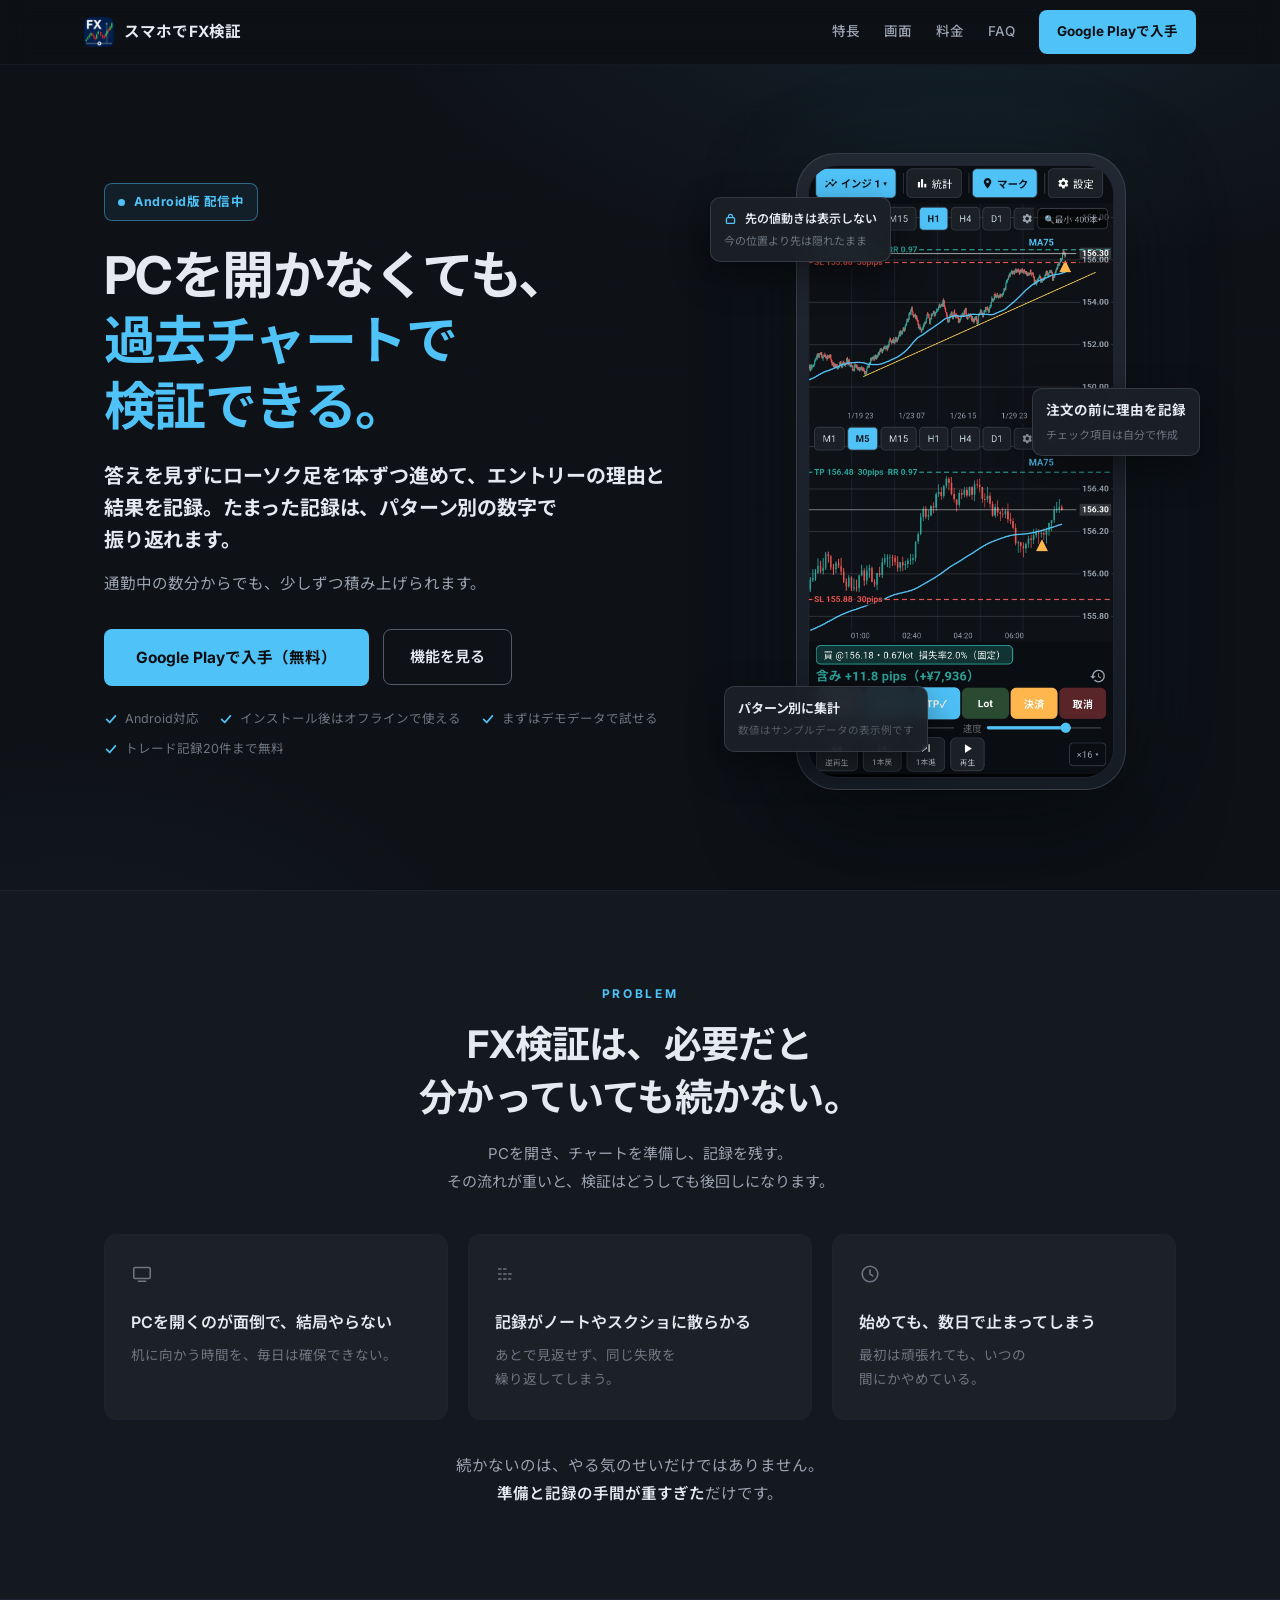
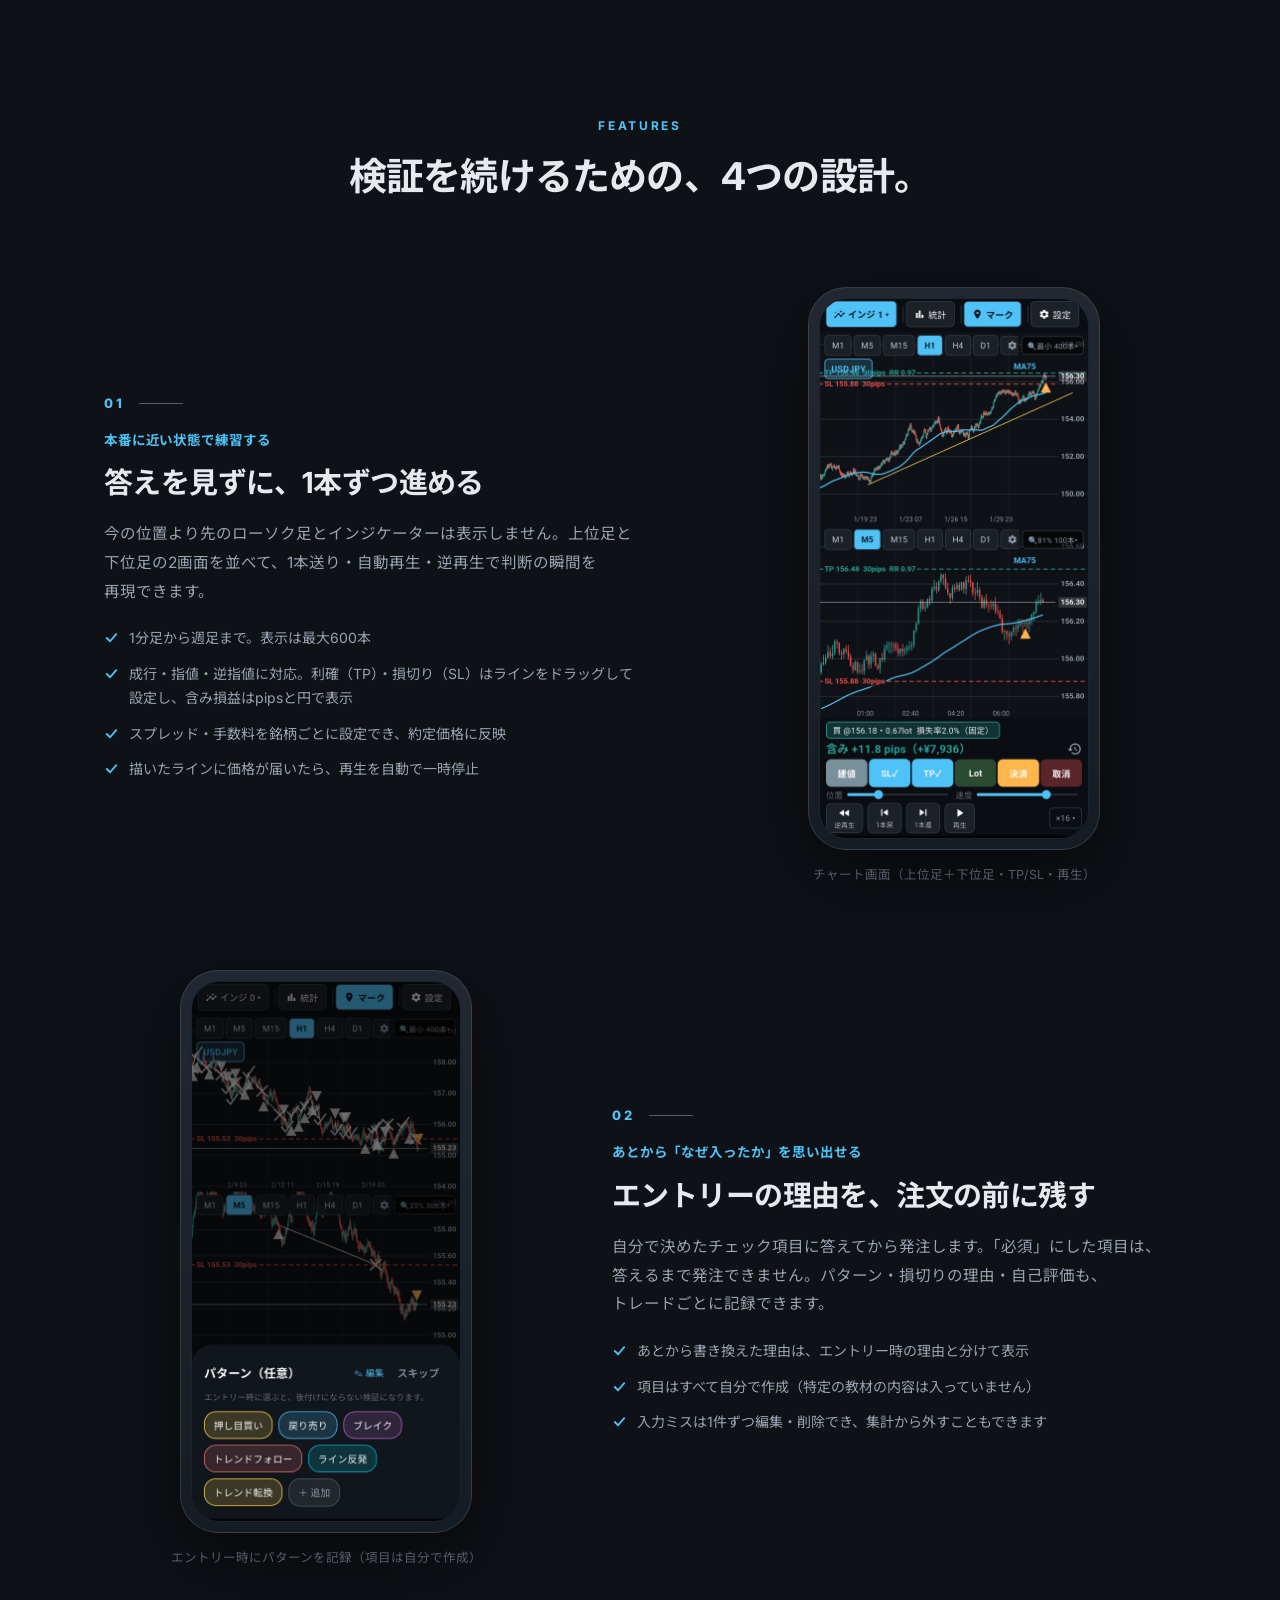
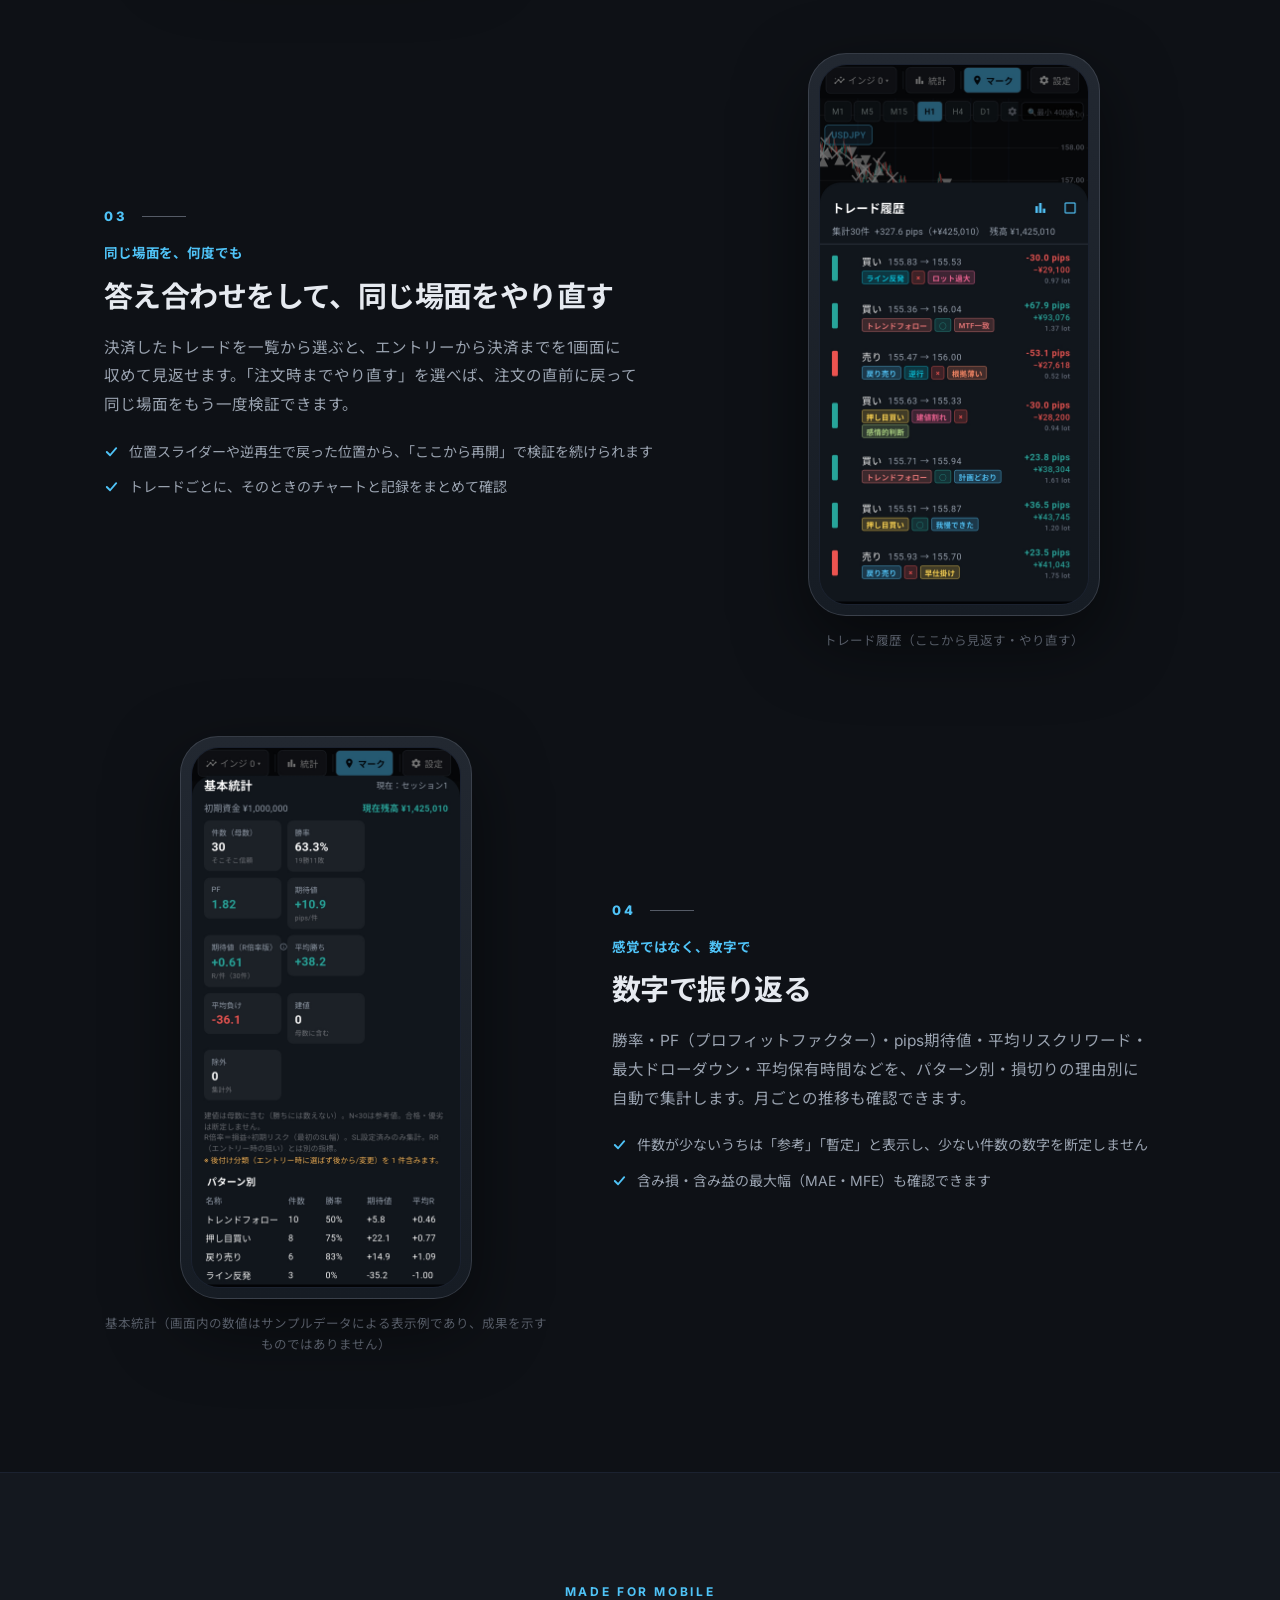
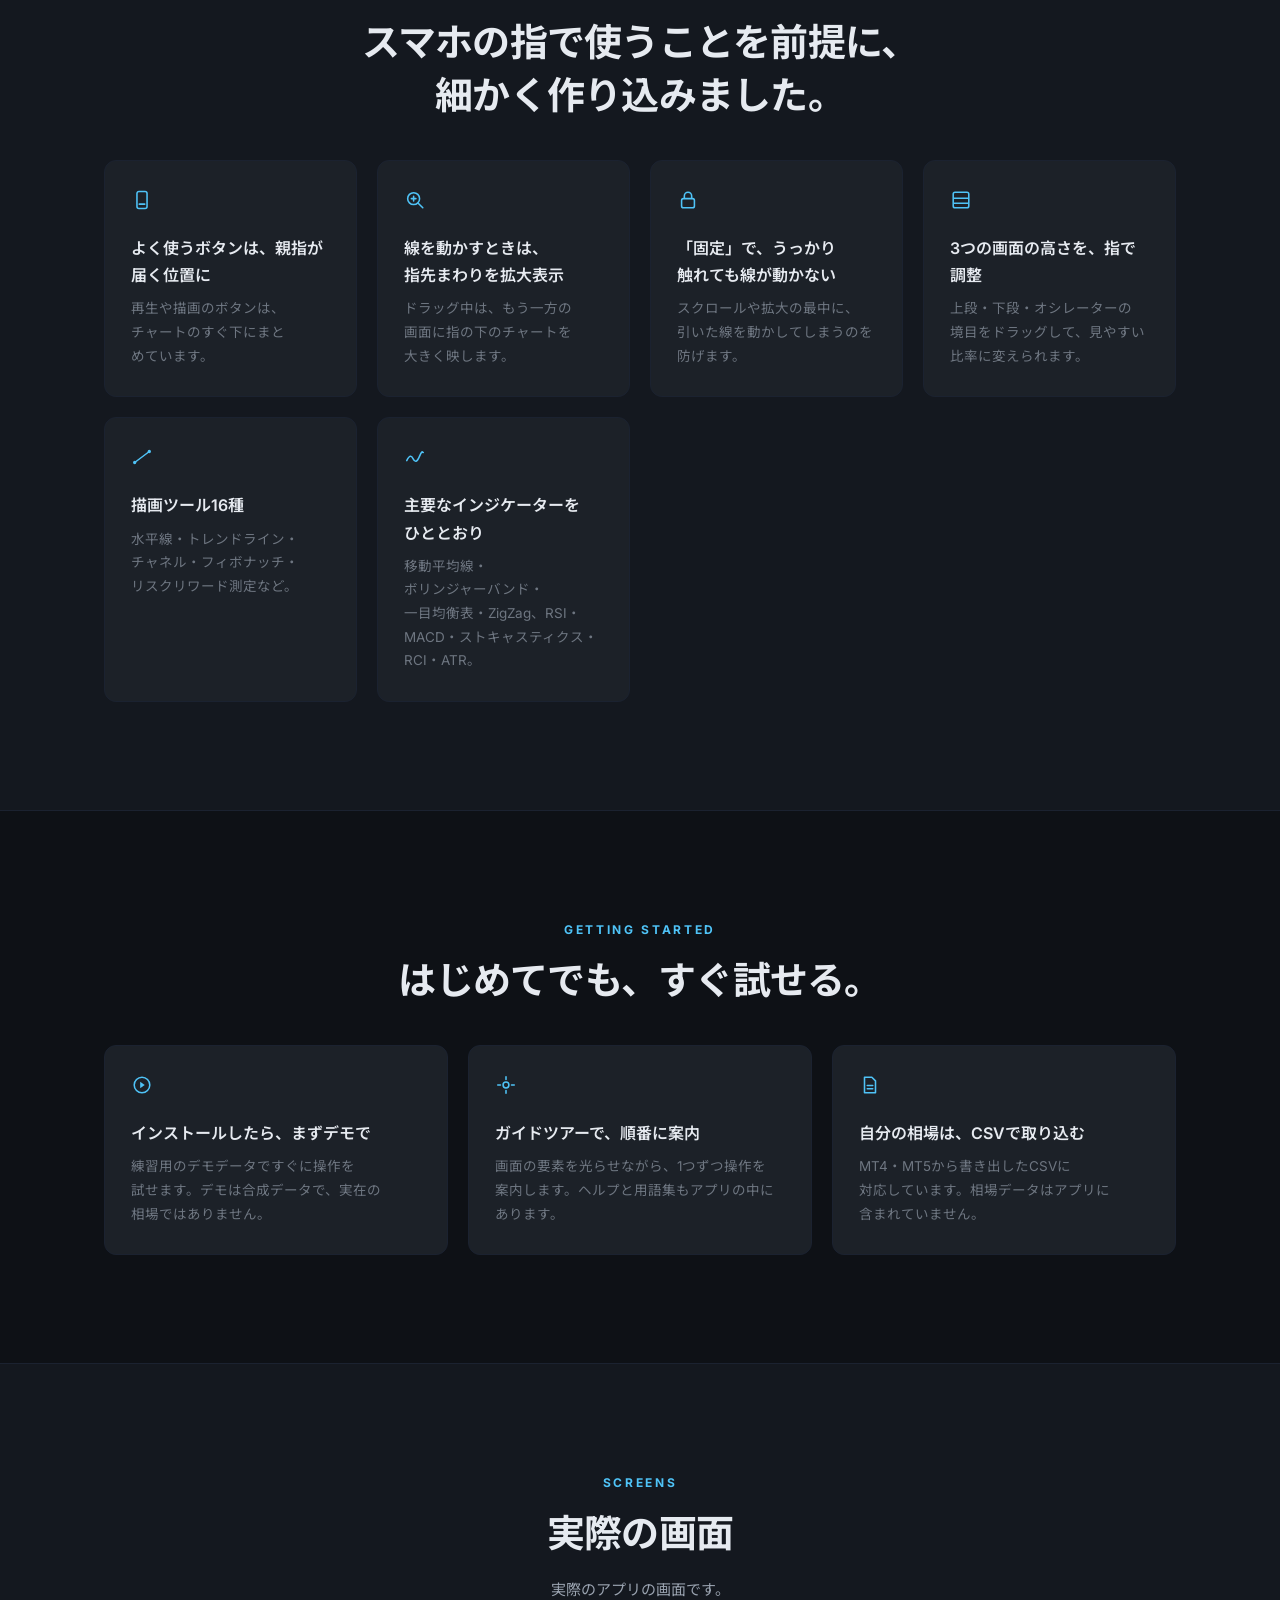
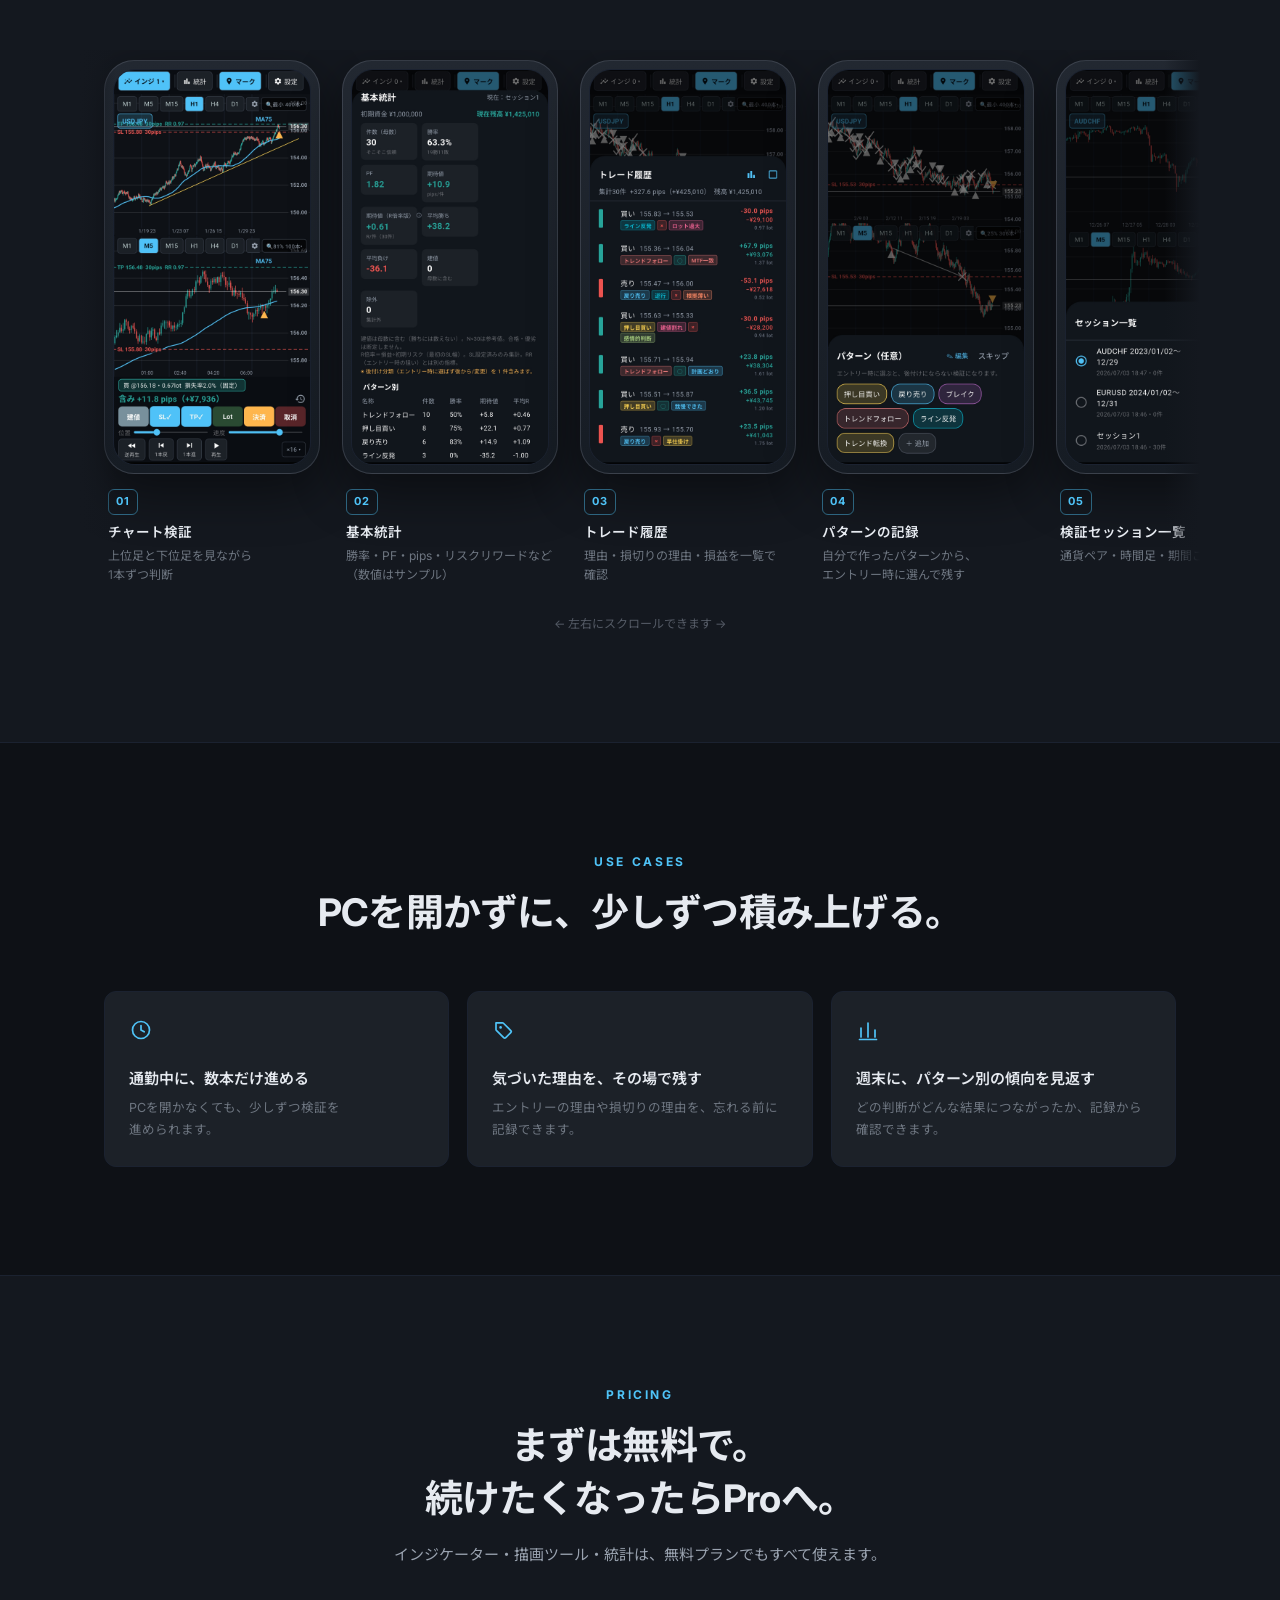
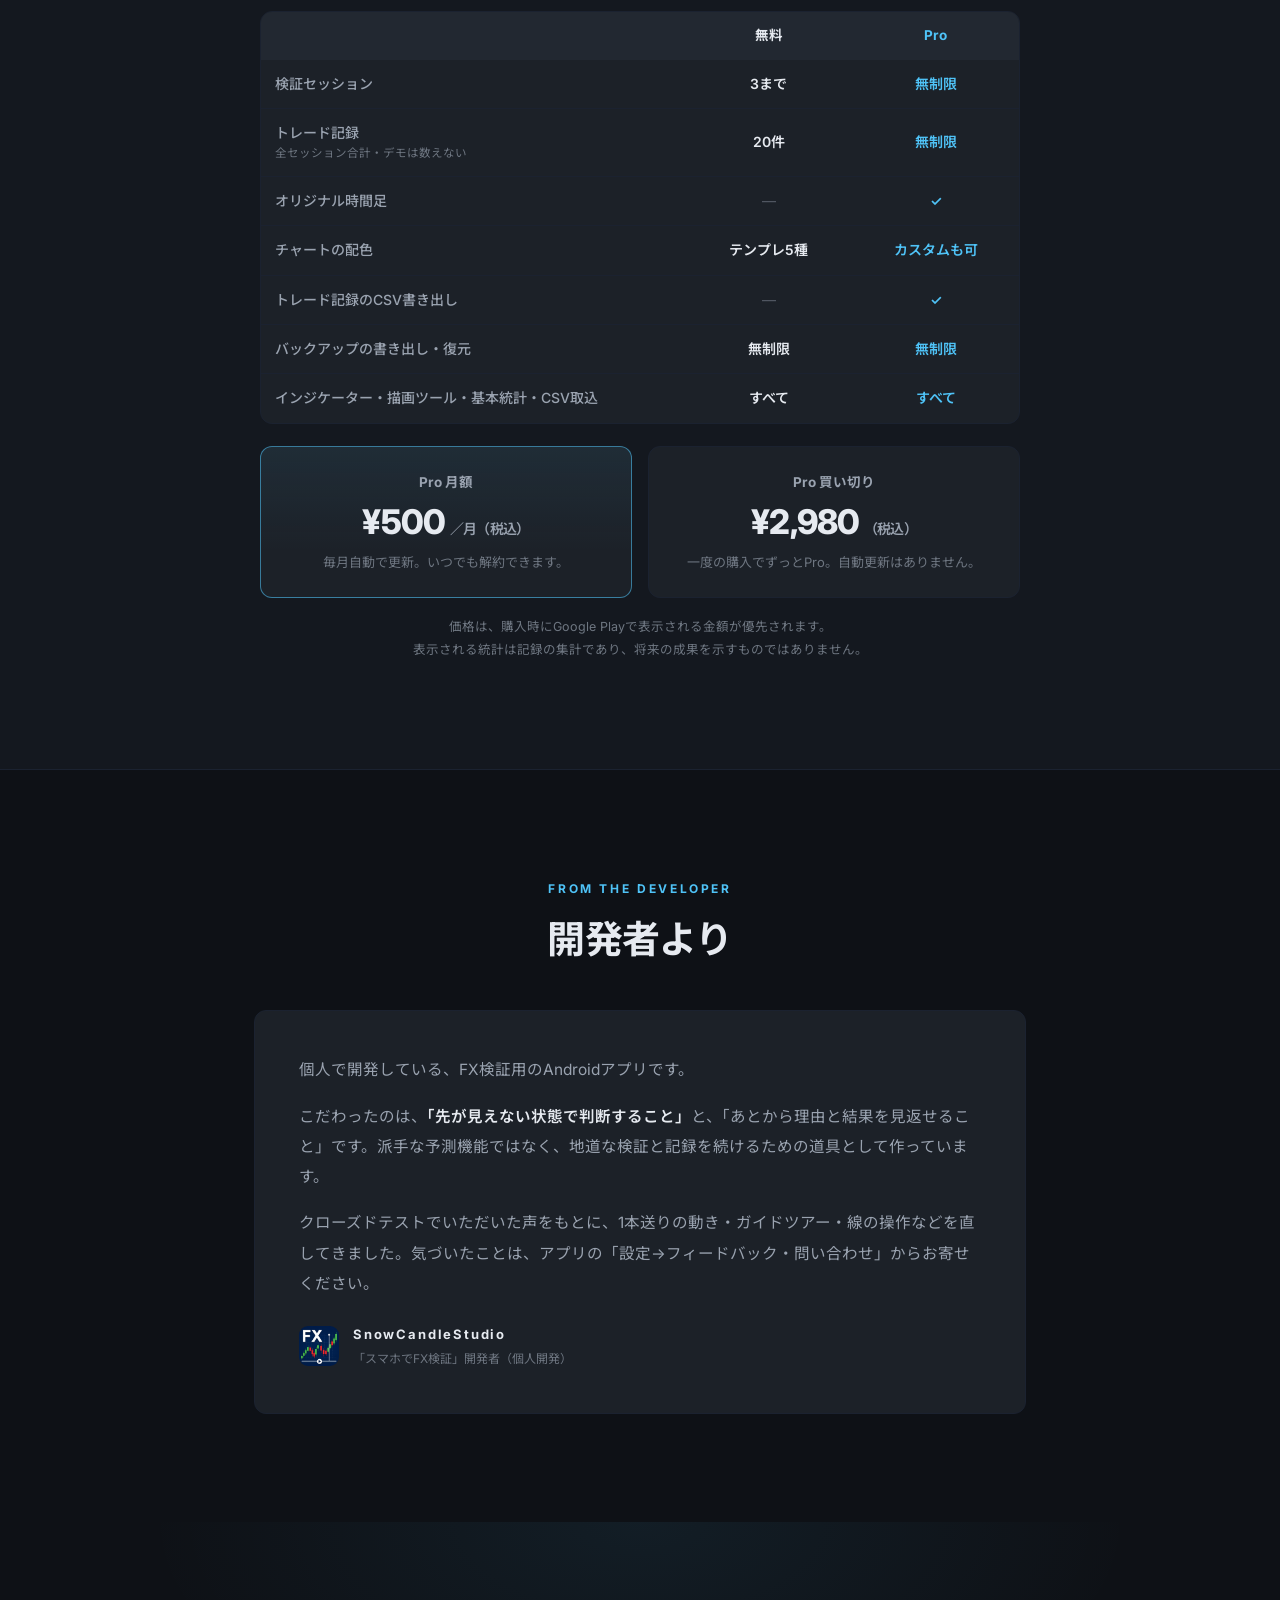
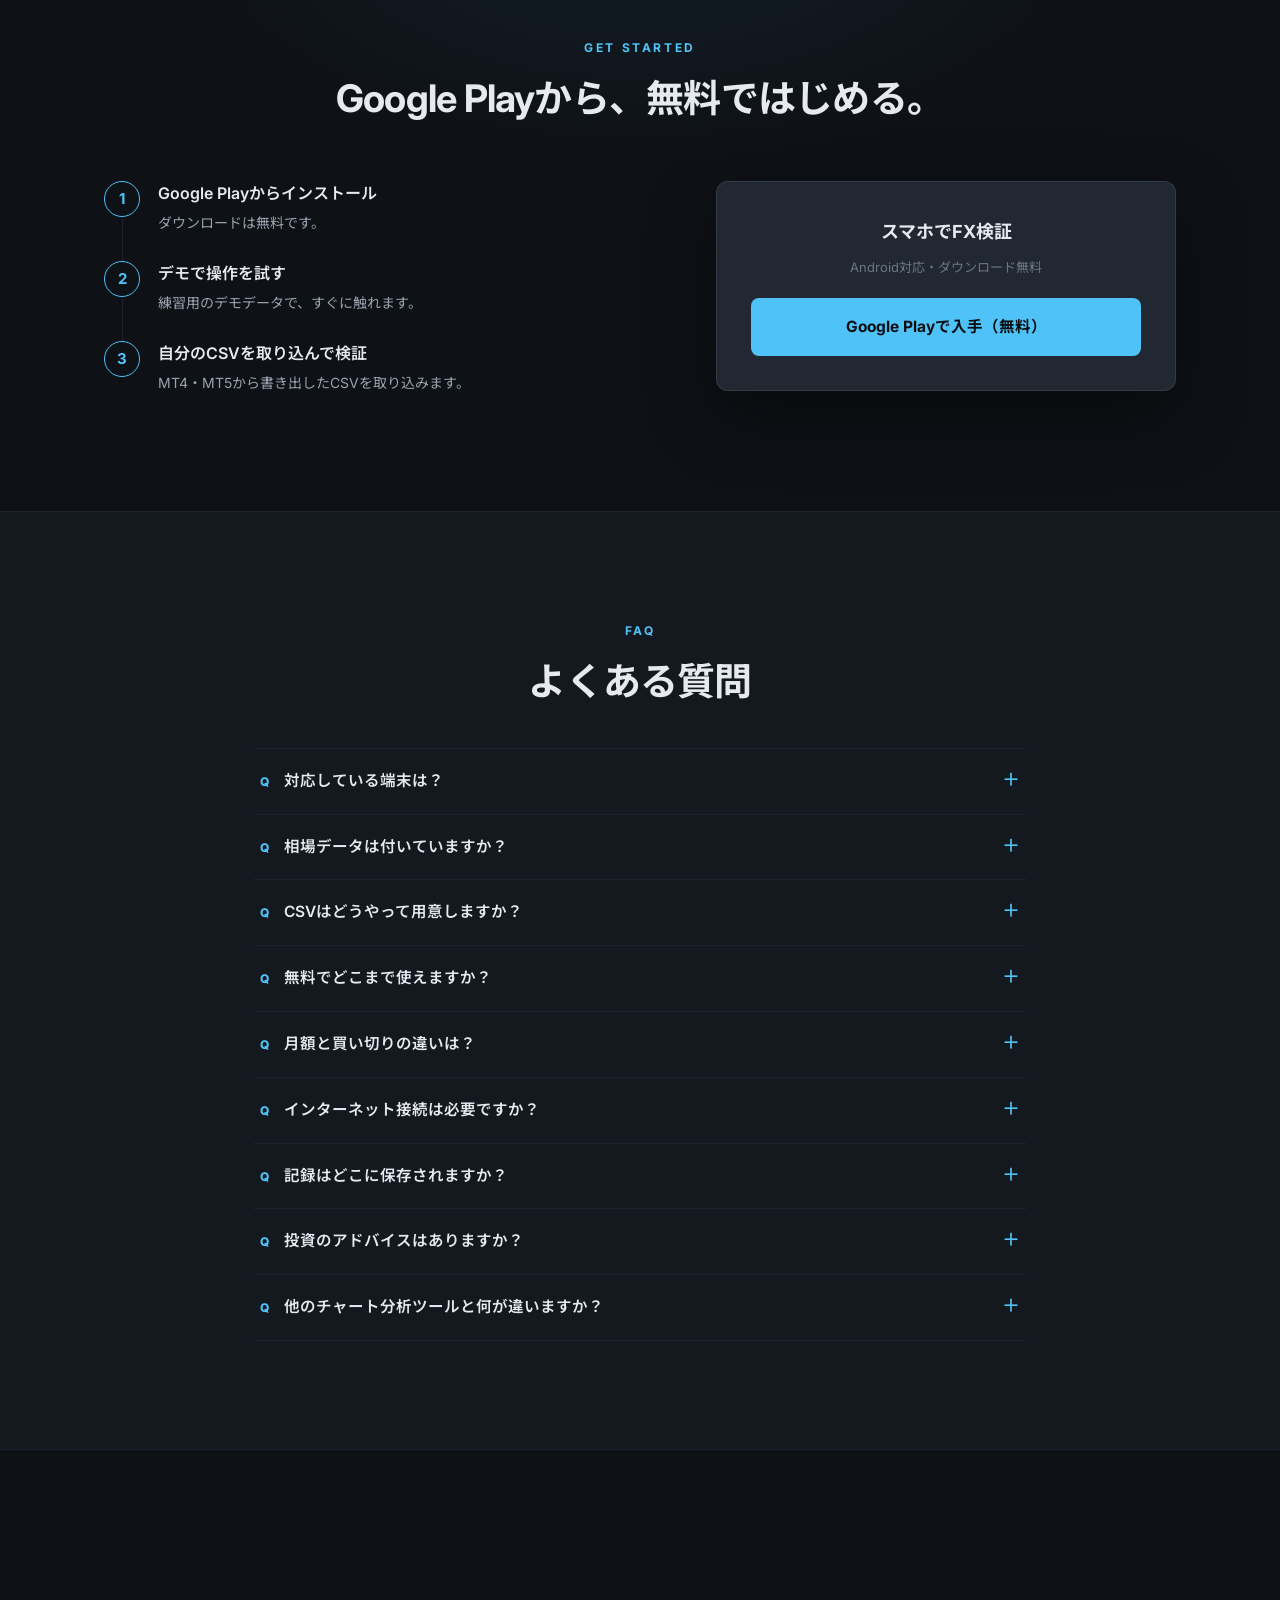
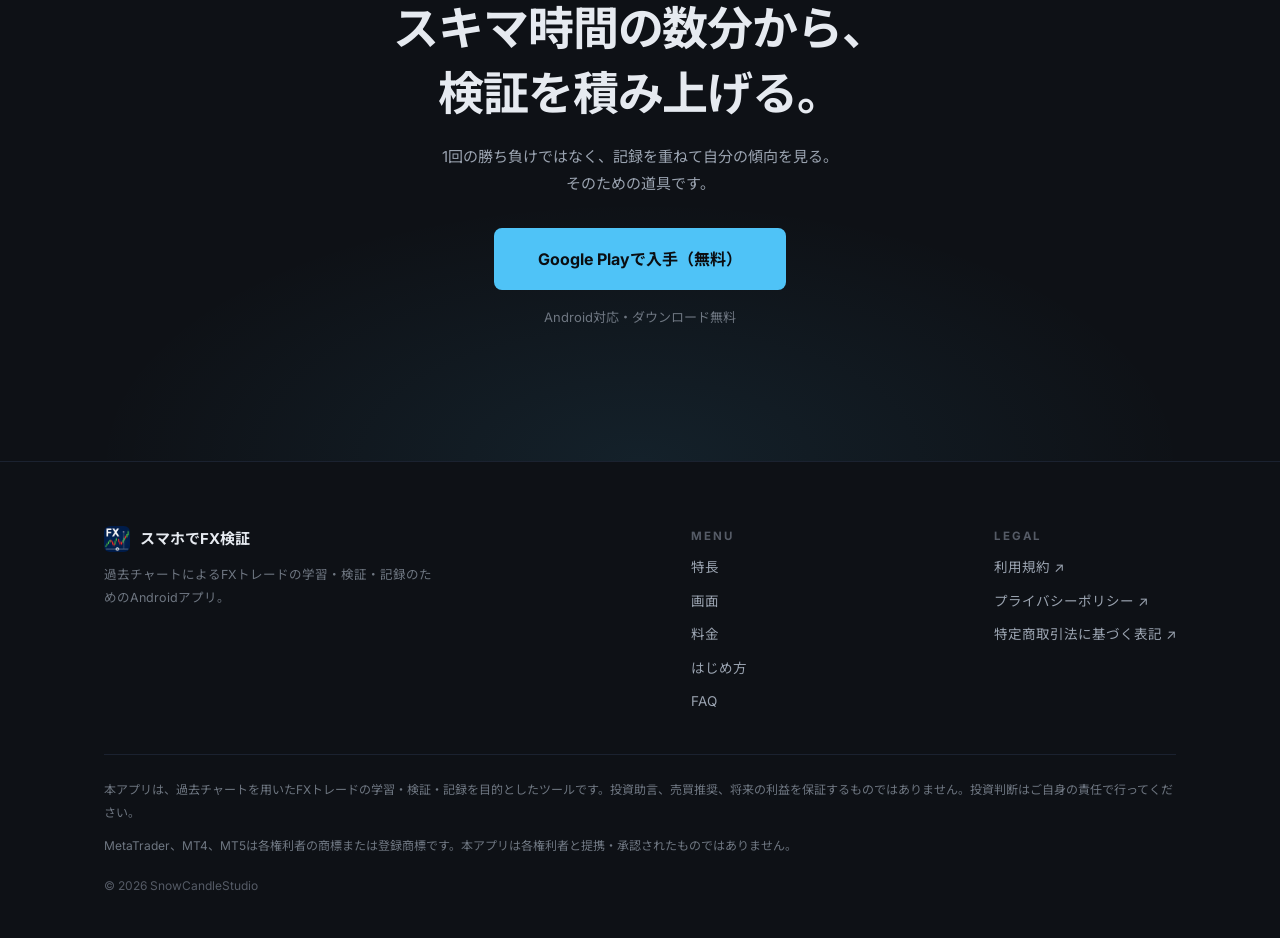
==== commit 71bdbc7c: "Add files via upload" ====
--- a/index.html
+++ b/index.html
@@ -30,7 +30,7 @@
 <script>
   /* ★★★ 公開日にここへ Google Play のURLを貼るだけ（空のあいだはβ表示） ★★★
      例：var PLAY_STORE_URL = "https://play.google.com/store/apps/details?id=xxxx"; */
-  var PLAY_STORE_URL = "";
+  var PLAY_STORE_URL = "https://play.google.com/store/apps/details?id=com.fxkensho.fx_kensho";
   if (PLAY_STORE_URL) document.documentElement.classList.add('is-launch');
 </script>
 <title>スマホでFX検証 | 過去チャートの検証と記録をスマホで（Androidアプリ）</title>
@@ -660,6 +660,7 @@
           <tr><th scope="row">検証セッション</th><td>3まで</td><td class="pro">無制限</td></tr>
           <tr><th scope="row">トレード記録<small>全セッション合計・デモは数えない</small></th><td>20件</td><td class="pro">無制限</td></tr>
           <tr><th scope="row">オリジナル時間足</th><td class="none">—</td><td class="pro">✓</td></tr>
+          <tr><th scope="row">チャートの配色</th><td>テンプレ5種</td><td class="pro">カスタムも可</td></tr>
           <tr><th scope="row">トレード記録のCSV書き出し</th><td class="none">—</td><td class="pro">✓</td></tr>
           <tr><th scope="row">バックアップの書き出し・復元</th><td>無制限</td><td class="pro">無制限</td></tr>
           <tr><th scope="row">インジケーター・描画ツール・基本統計・CSV取込</th><td>すべて</td><td class="pro">すべて</td></tr>
@@ -812,7 +813,7 @@
       </details>
       <details>
         <summary><span class="q">Q</span><span class="t">無料でどこまで使えますか？</span><span class="plus" aria-hidden="true">＋</span></summary>
-        <p class="a">検証セッションは3つまで、トレード記録は全セッション合計で20件まで無料です（デモのセッション・トレードは数えません）。インジケーター・描画ツール・基本統計・CSV取込・バックアップは無料でも使えます。Proでは件数の上限がなくなり、オリジナル時間足とトレード記録のCSV書き出しも使えます。</p>
+        <p class="a">検証セッションは3つまで、トレード記録は全セッション合計で20件まで無料です（デモのセッション・トレードは数えません）。インジケーター・描画ツール・基本統計・CSV取込・バックアップ・チャートの配色テンプレートは無料でも使えます。Proでは件数の上限がなくなり、オリジナル時間足・チャートの配色のカスタム・トレード記録のCSV書き出しも使えます。</p>
       </details>
       <details>
         <summary><span class="q">Q</span><span class="t">月額と買い切りの違いは？</span><span class="plus" aria-hidden="true">＋</span></summary>
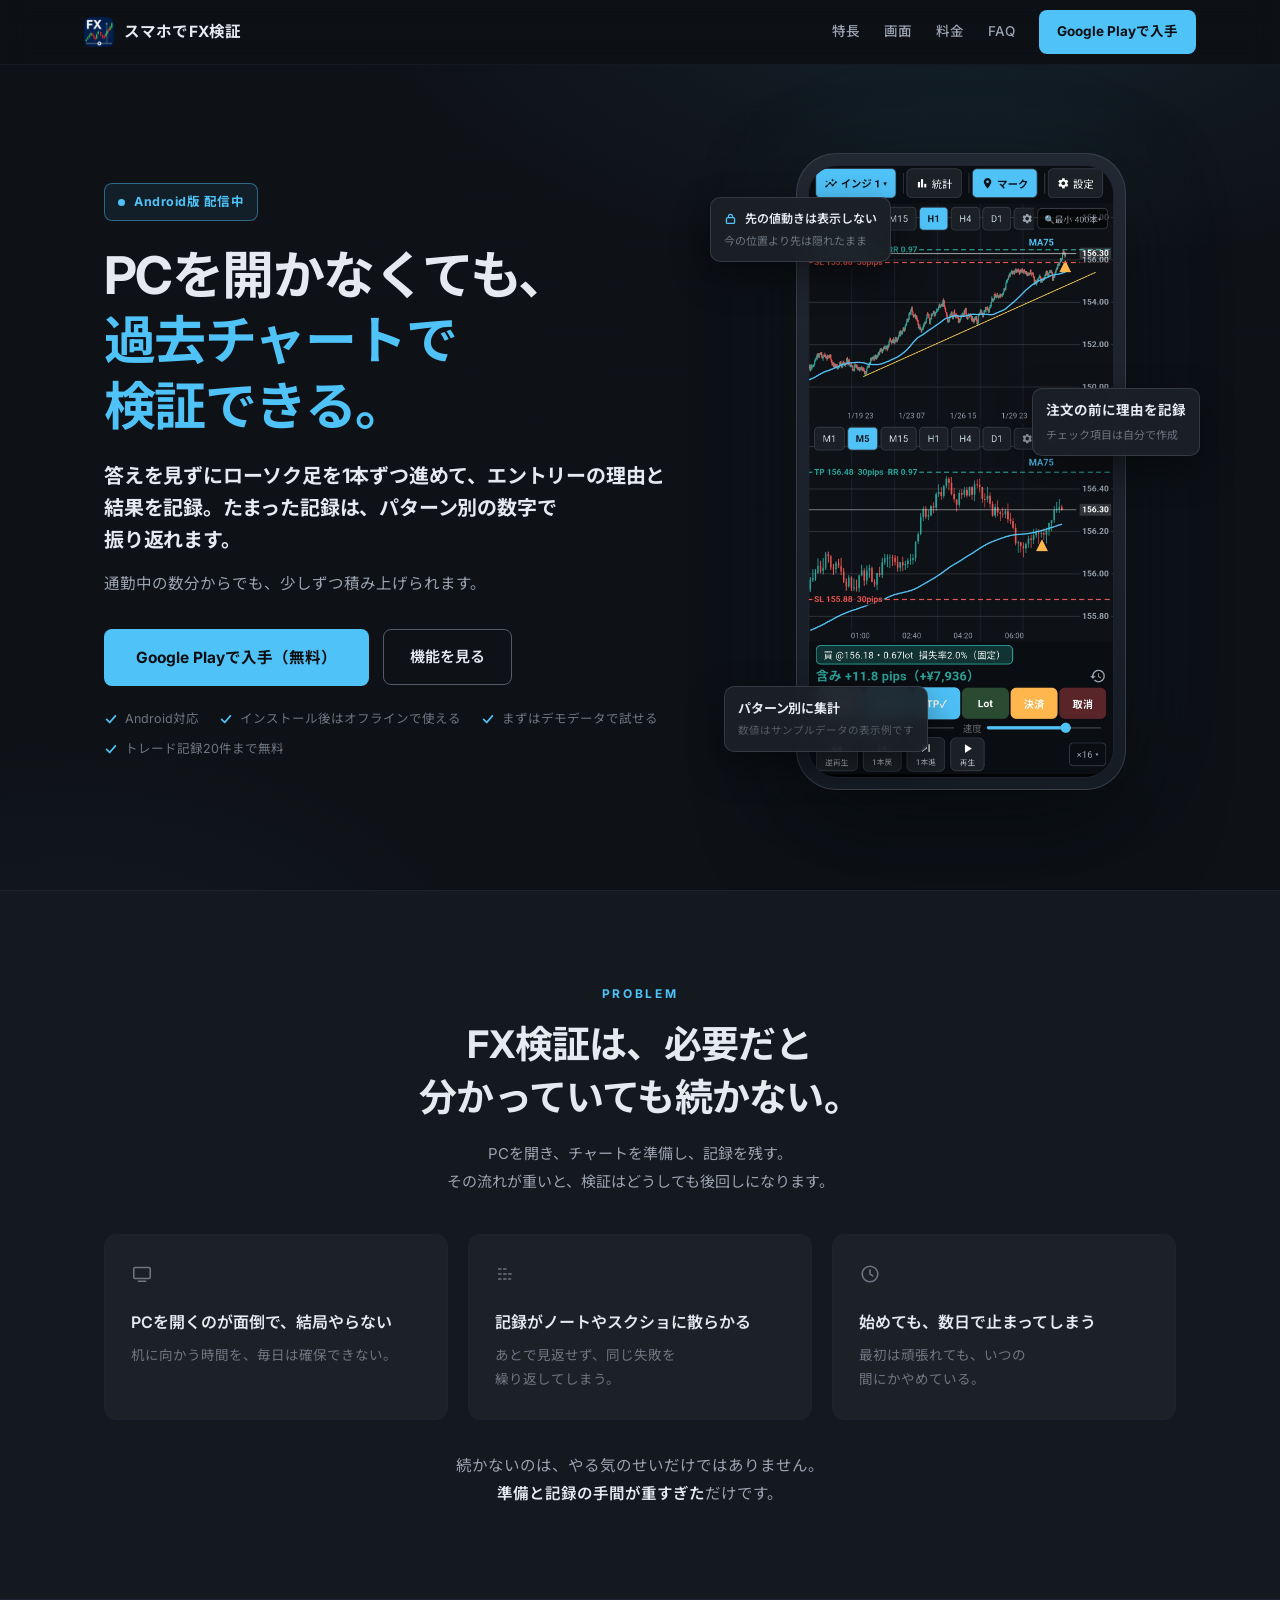
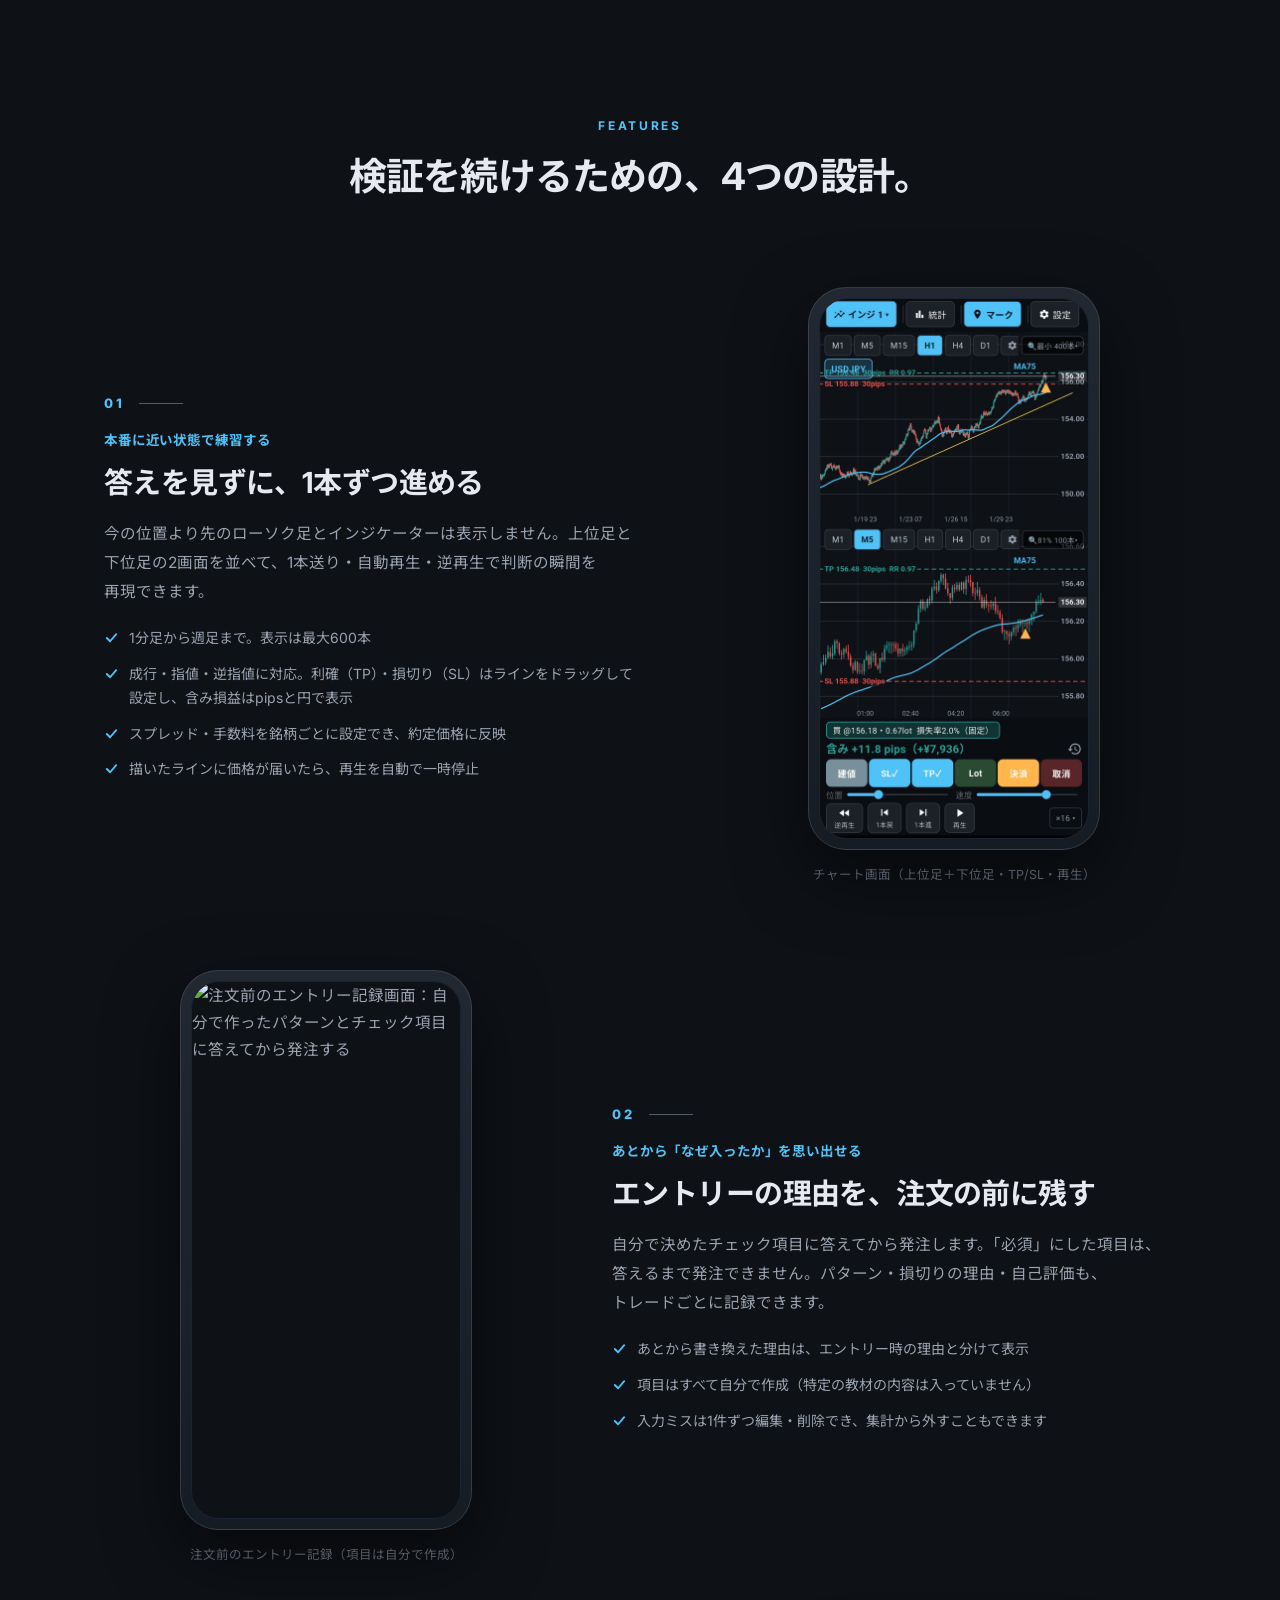
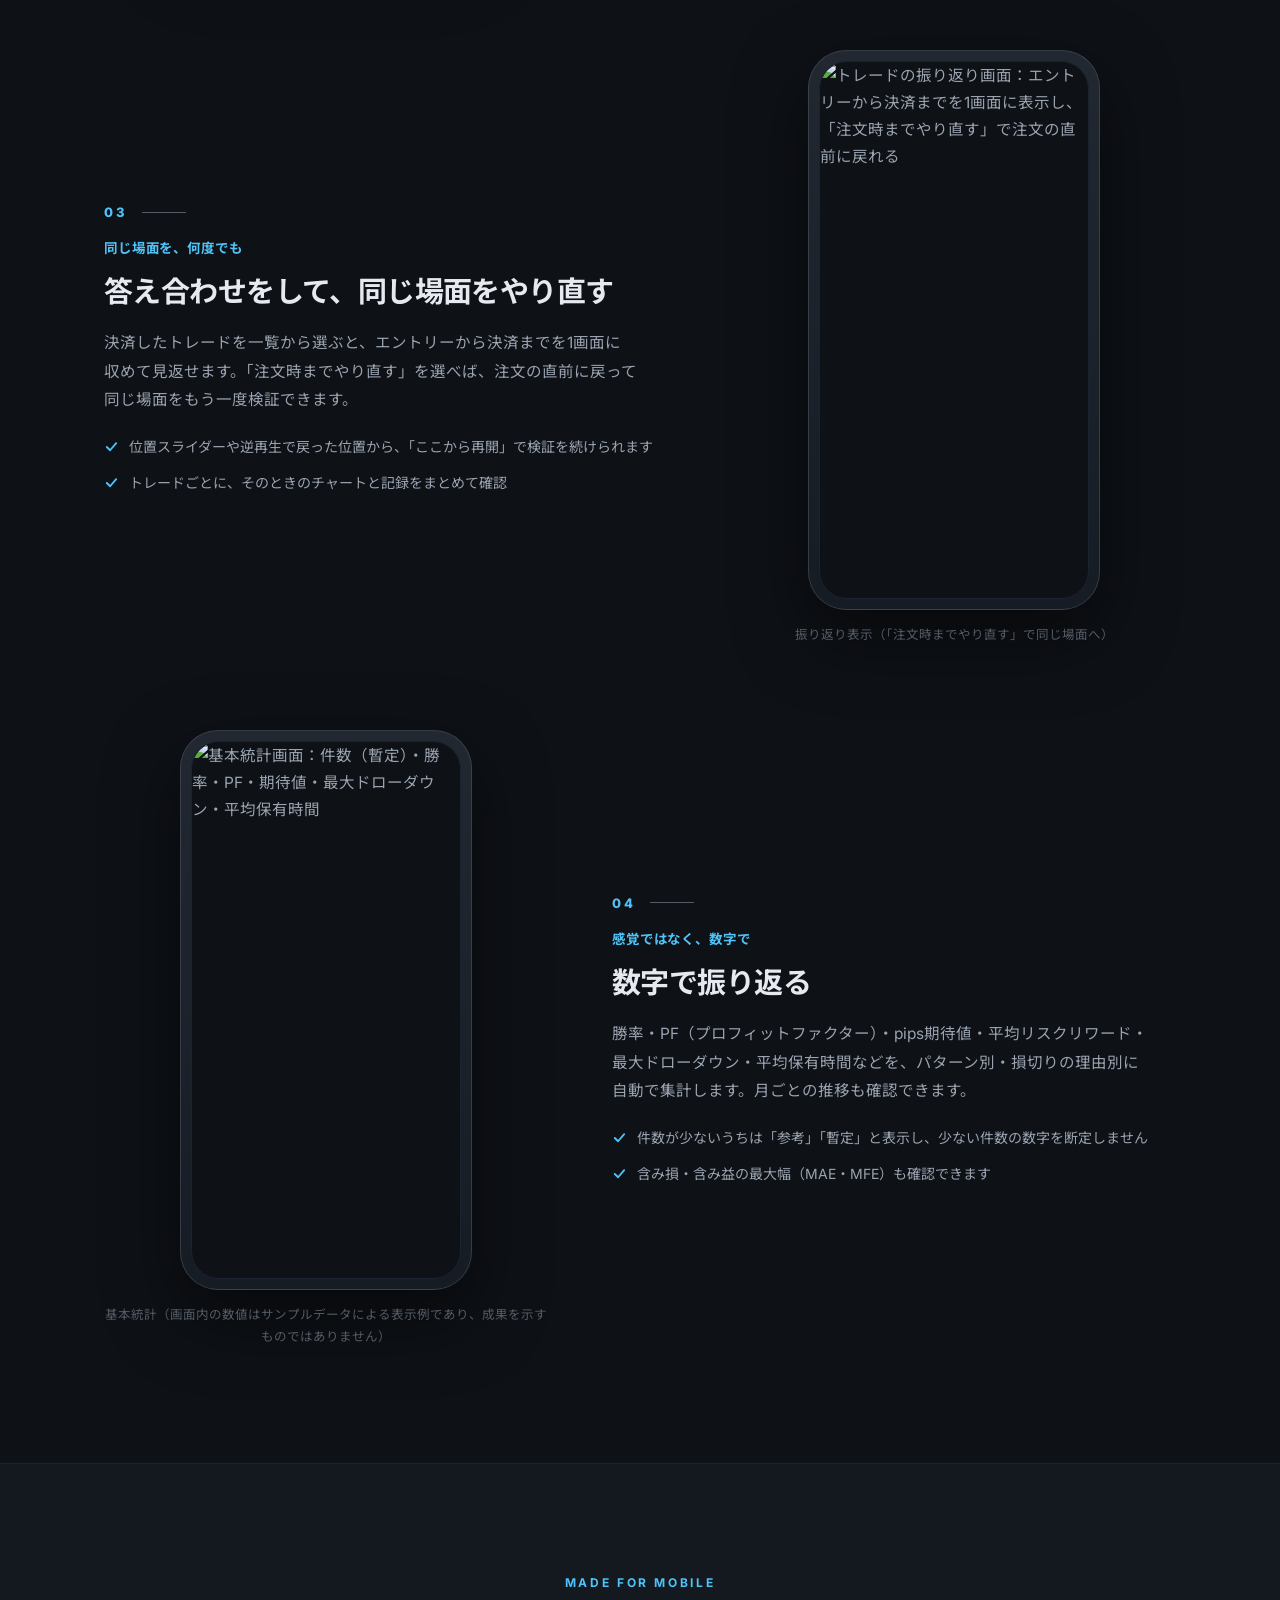
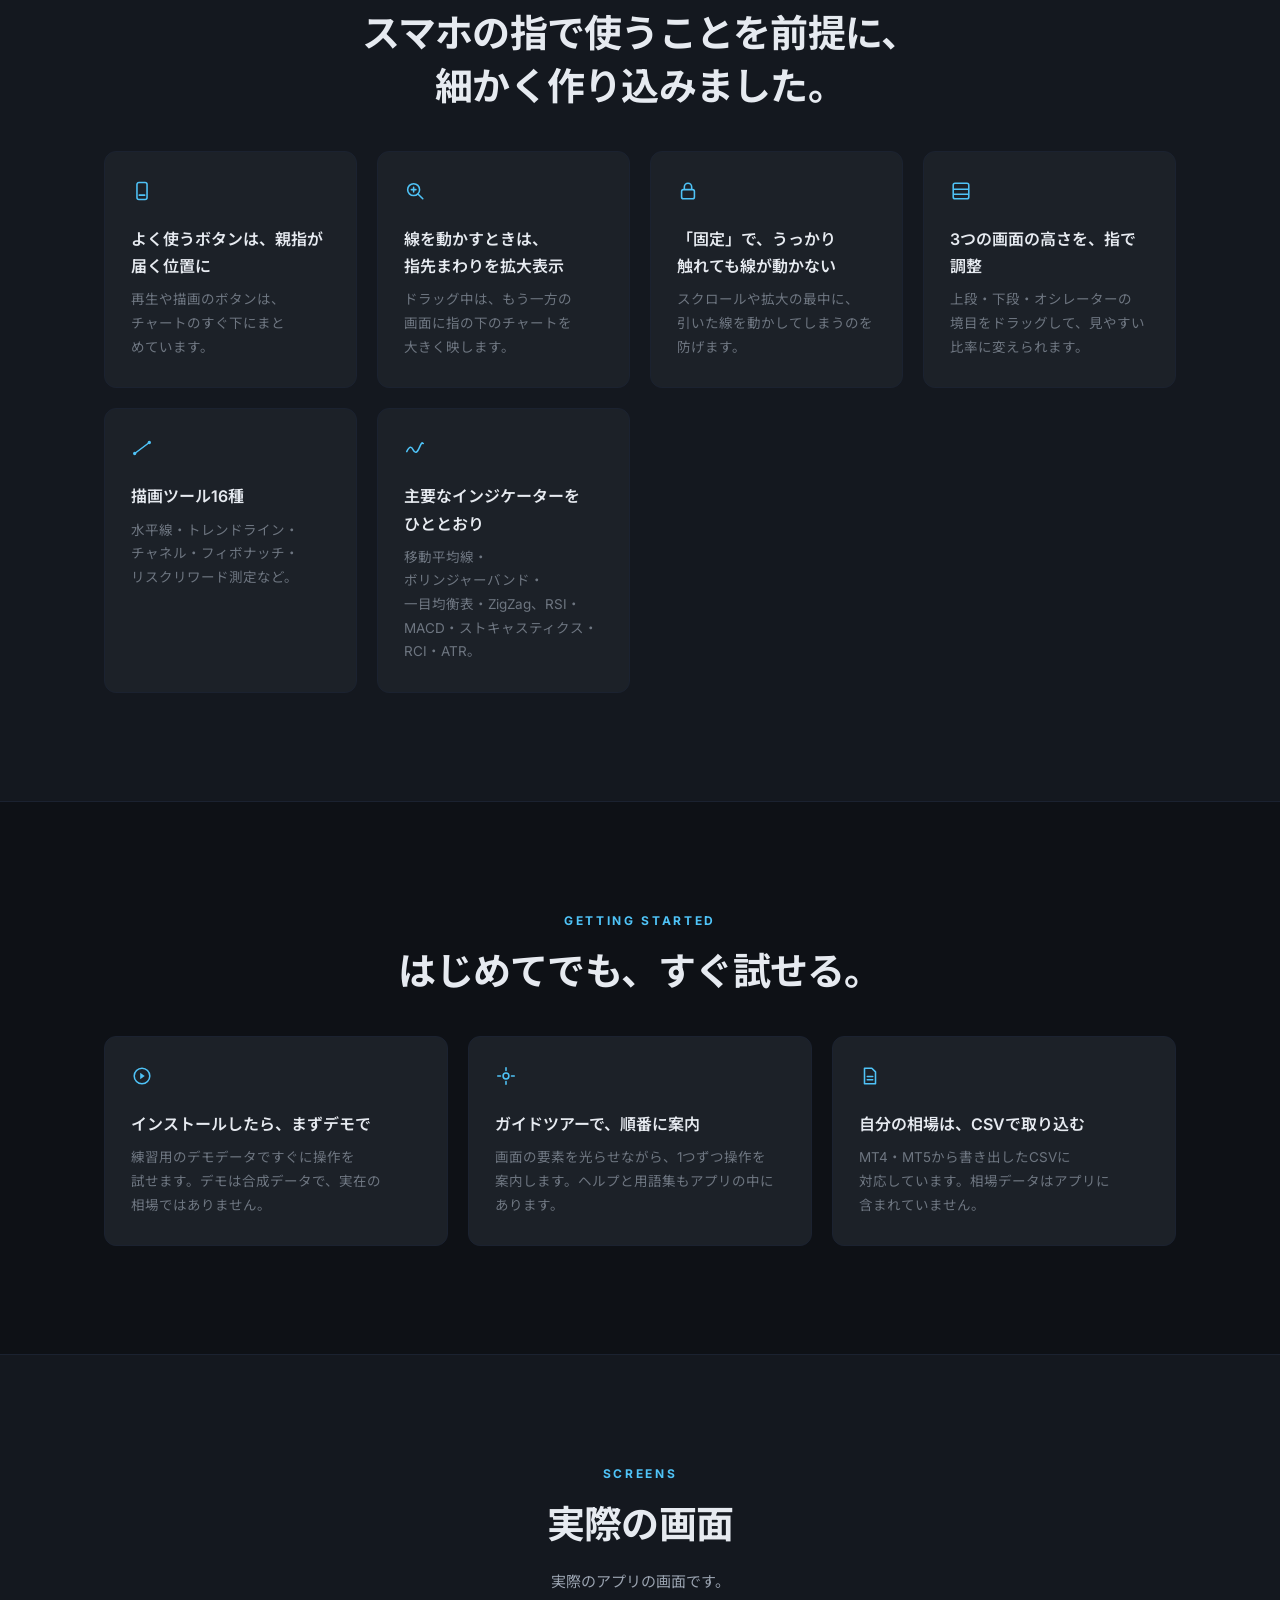
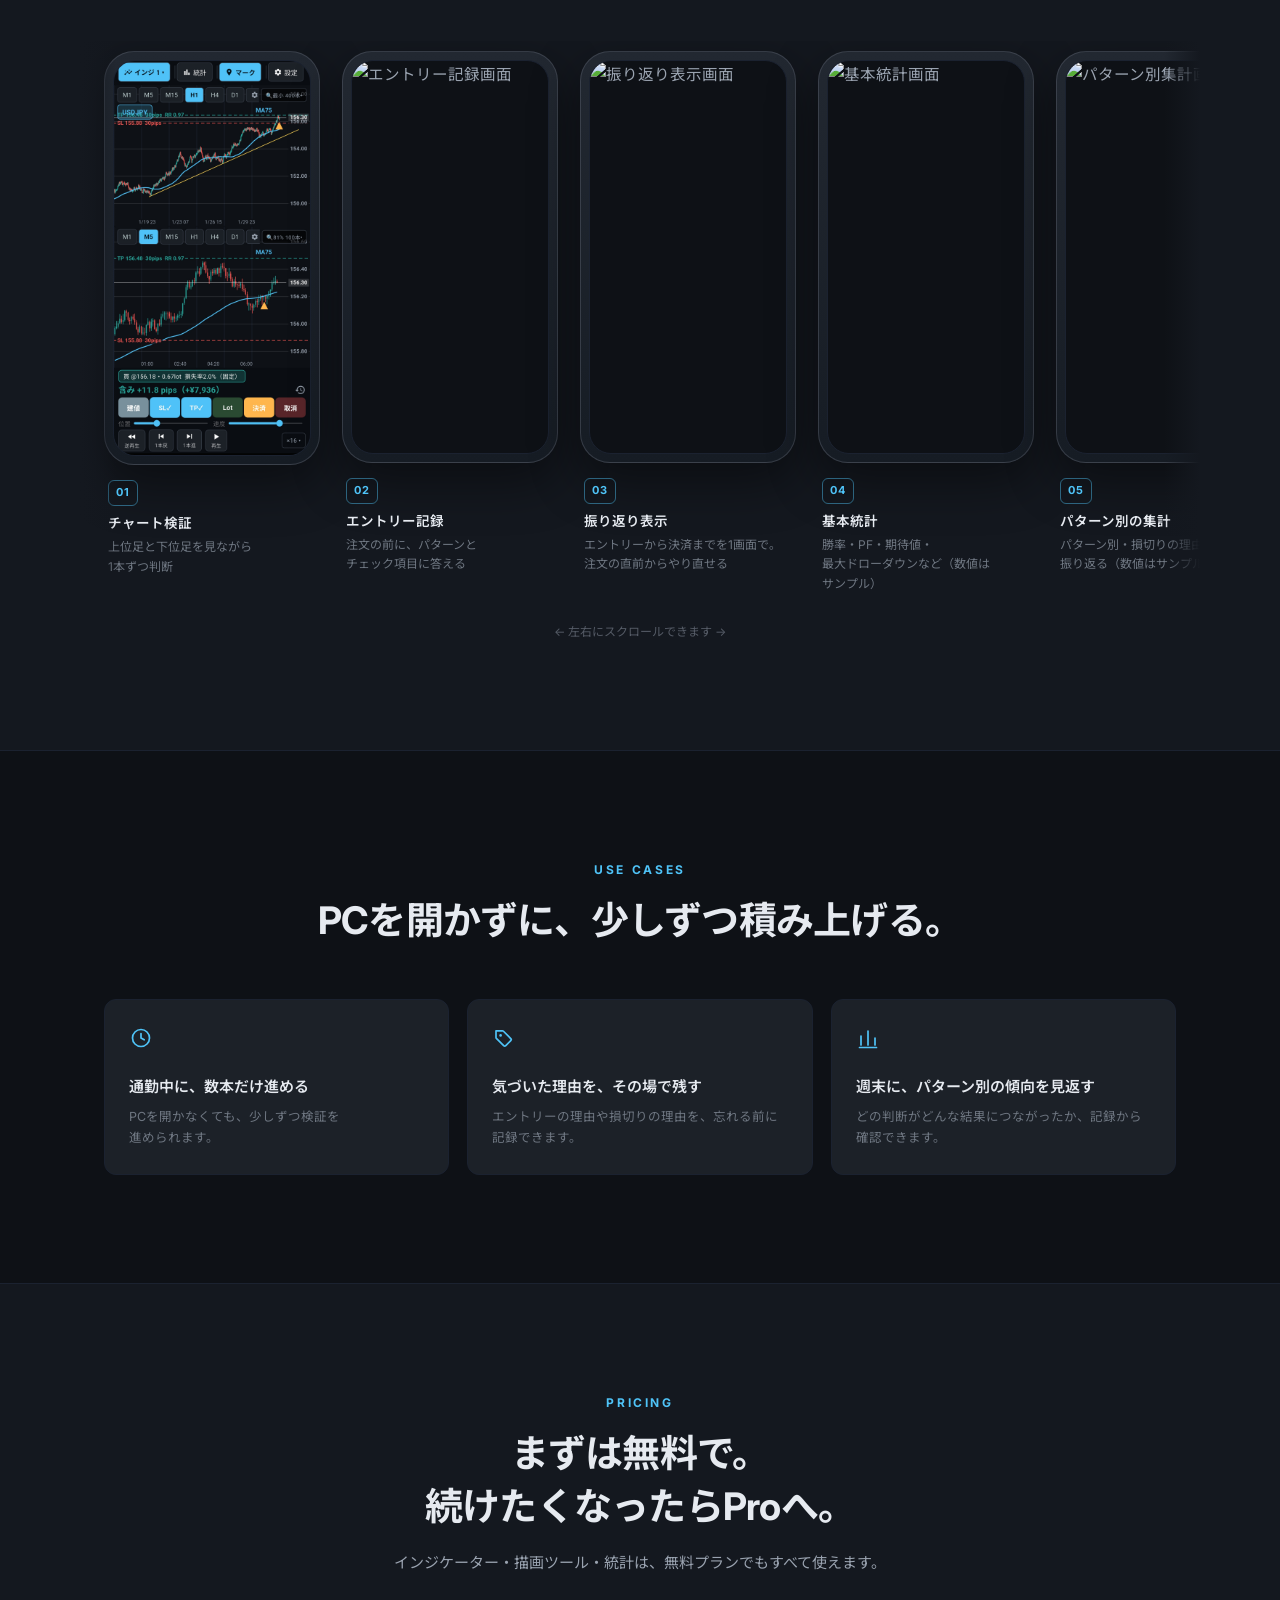
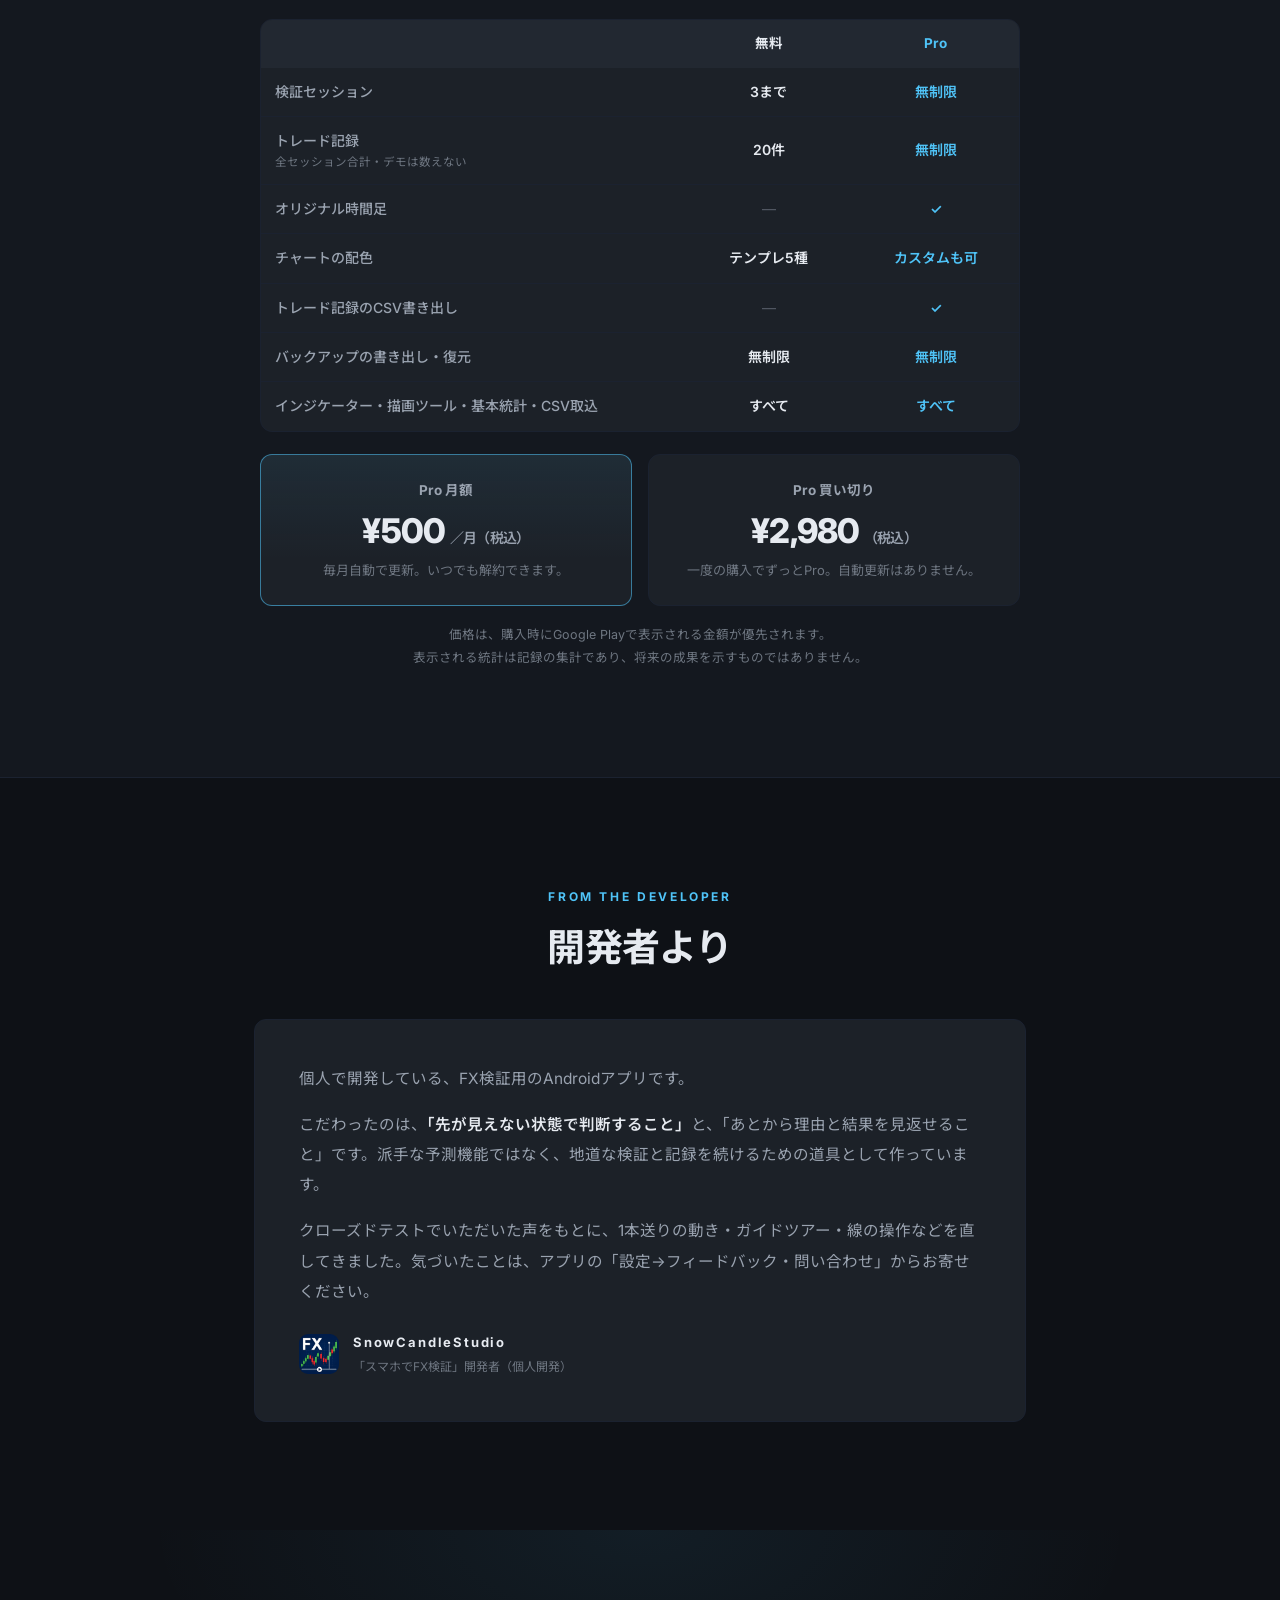
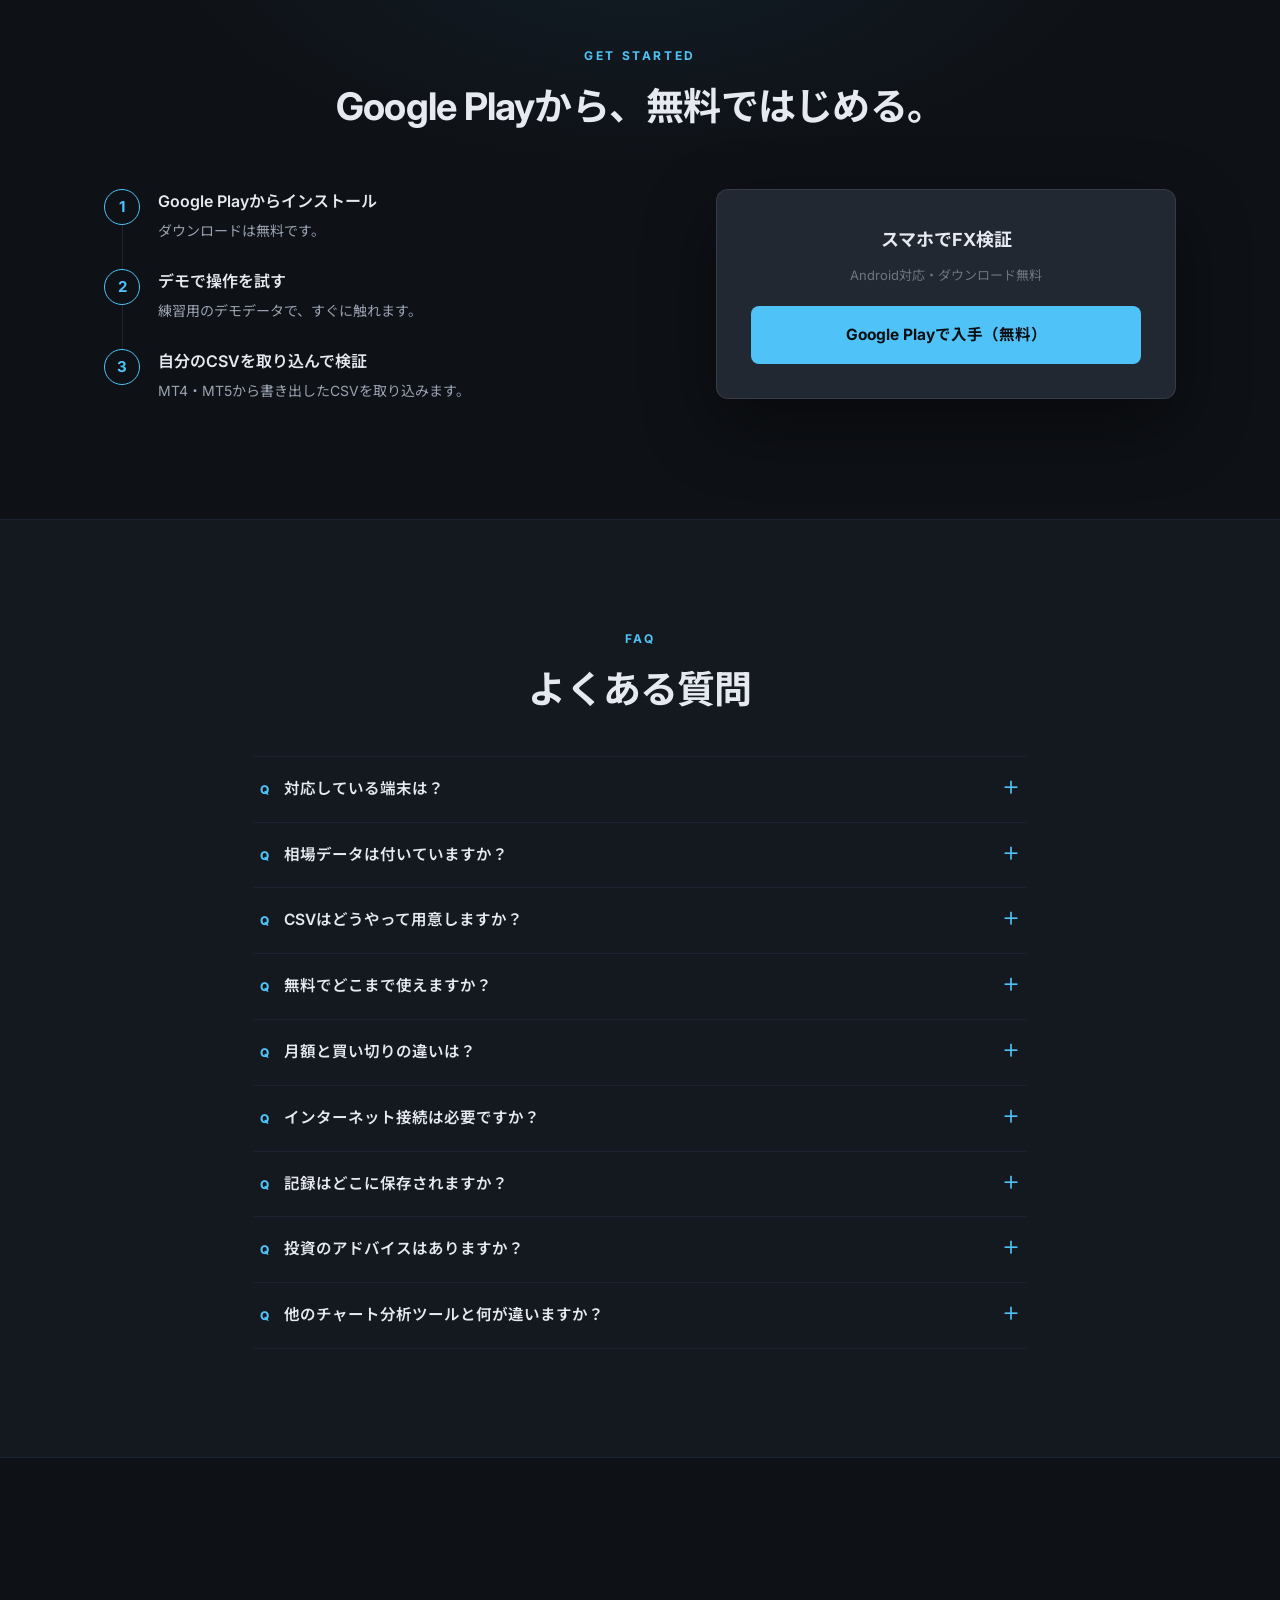
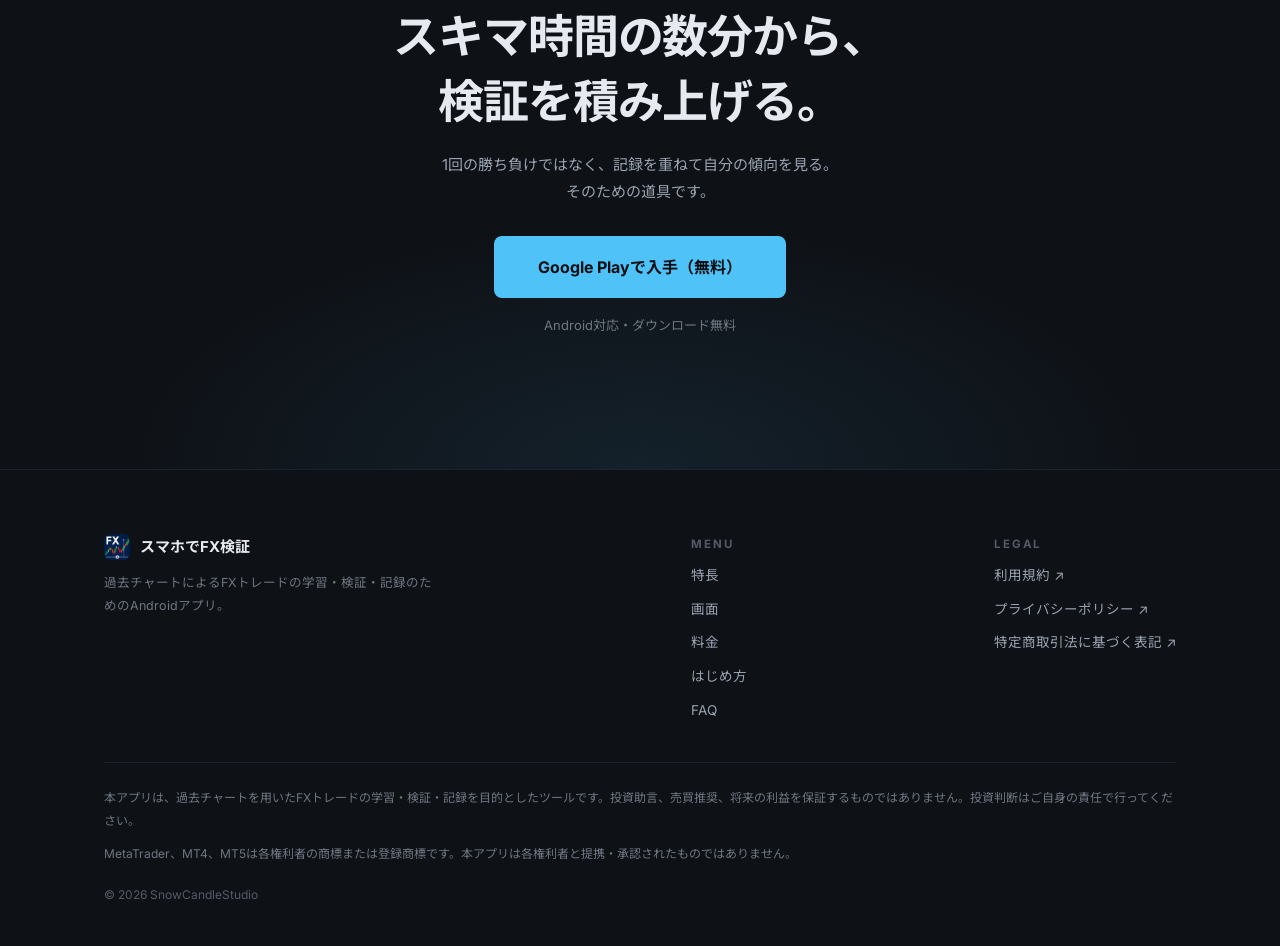
==== commit aa1ee352: "Add files via upload" ====
--- a/index.html
+++ b/index.html
@@ -33,13 +33,13 @@
   var PLAY_STORE_URL = "https://play.google.com/store/apps/details?id=com.fxkensho.fx_kensho";
   if (PLAY_STORE_URL) document.documentElement.classList.add('is-launch');
 </script>
-<title>スマホでFX検証 | 過去チャートの検証と記録をスマホで（Androidアプリ）</title>
-<meta name="description" content="PCを開かなくても、スマホで過去チャートを1本ずつ進めて検証。エントリーの理由と結果を記録し、パターン別の数字で振り返れるAndroidアプリです。">
+<title>スマホでFX検証 | FXのバックテスト・過去チャート検証アプリ（Android）</title>
+<meta name="description" content="FXの過去チャートを1本ずつ進めるバックテスト・トレード練習アプリ。PCを開かなくてもスマホで検証でき、エントリーの理由と結果を記録して、パターン別の数字で振り返れます（Android）。">
 <meta name="theme-color" content="#0E1116">
 <link rel="icon" type="image/png" href="img/icon512.png">
 <meta property="og:type" content="website">
-<meta property="og:title" content="スマホでFX検証 | 過去チャートの検証と記録をスマホで">
-<meta property="og:description" content="PCを開かなくても、スマホで過去チャートを1本ずつ進めて検証。エントリーの理由と結果を記録し、パターン別の数字で振り返れるAndroidアプリです。">
+<meta property="og:title" content="スマホでFX検証 | FXのバックテスト・トレード練習をスマホで">
+<meta property="og:description" content="FXの過去チャートを1本ずつ進めるバックテスト・トレード練習アプリ。PCを開かなくてもスマホで検証でき、エントリーの理由と結果を記録して、パターン別の数字で振り返れます（Android）。">
 <meta property="og:url" content="https://snowcandlestudio.github.io/">
 <meta property="og:image" content="https://snowcandlestudio.github.io/img/og.png">
 <meta name="twitter:card" content="summary_large_image">
@@ -371,7 +371,7 @@
     <div class="hero-visual">
       <div class="phone-frame">
         <div class="phone-shell">
-          <img src="img/01_chart_tpsl.png" alt="アプリのチャート検証画面。上位足と下位足を上下に並べ、TP/SLライン・含み損益・再生ボタンを表示" width="1080" height="2172">
+          <img src="img/01_chart_tpsl.png" alt="アプリのチャート検証画面。上位足と下位足を上下に並べ、保有中のTP/SLライン・含み損益・再生ボタンを表示" width="1080" height="2160">
         </div>
         <div class="float-badge fb-lock" aria-hidden="true">
           <span class="t"><svg width="13" height="13" viewBox="0 0 16 16" fill="none"><rect x="3" y="7" width="10" height="7" rx="1.5" stroke="#4FC3F7" stroke-width="1.6"></rect><path d="M5.5 7V5.5a2.5 2.5 0 015 0V7" stroke="#4FC3F7" stroke-width="1.6"></path></svg>先の値動きは表示しない</span>
@@ -442,7 +442,7 @@
         </ul>
       </div>
       <div class="feature-visual">
-        <div class="shell"><img src="img/01_chart_tpsl.png" alt="チャート画面：上位足と下位足の2画面表示、TP/SLライン、含み損益、再生ボタン" width="1080" height="2172" loading="lazy"></div>
+        <div class="shell"><img src="img/01_chart_tpsl.png" alt="チャート画面：上位足と下位足の2画面表示、TP/SLライン、含み損益、再生ボタン" width="1080" height="2160" loading="lazy"></div>
         <figcaption>チャート画面（上位足＋下位足・TP/SL・再生）</figcaption>
       </div>
     </div>
@@ -461,8 +461,8 @@
         </ul>
       </div>
       <div class="feature-visual">
-        <div class="shell"><img src="img/04_pattern_tag.png" alt="エントリー時のパターン選択画面：自分で作ったパターンから選んで記録する" width="1080" height="2172" loading="lazy"></div>
-        <figcaption>エントリー時にパターンを記録（項目は自分で作成）</figcaption>
+        <div class="shell"><img src="img/02_entry_checklist.png" alt="注文前のエントリー記録画面：自分で作ったパターンとチェック項目に答えてから発注する" width="1080" height="2160" loading="lazy"></div>
+        <figcaption>注文前のエントリー記録（項目は自分で作成）</figcaption>
       </div>
     </div>
 
@@ -479,8 +479,8 @@
         </ul>
       </div>
       <div class="feature-visual">
-        <div class="shell"><img src="img/03_trade_history.png" alt="トレード履歴画面：各トレードの理由・損切りの理由・損益が並ぶ" width="1080" height="2172" loading="lazy"></div>
-        <figcaption>トレード履歴（ここから見返す・やり直す）</figcaption>
+        <div class="shell"><img src="img/03_trade_review.png" alt="トレードの振り返り画面：エントリーから決済までを1画面に表示し、「注文時までやり直す」で注文の直前に戻れる" width="1080" height="2160" loading="lazy"></div>
+        <figcaption>振り返り表示（「注文時までやり直す」で同じ場面へ）</figcaption>
       </div>
     </div>
 
@@ -497,7 +497,7 @@
         </ul>
       </div>
       <div class="feature-visual">
-        <div class="shell"><img src="img/02_stats.png" alt="基本統計画面：件数・勝率・PF・期待値・パターン別集計" width="1080" height="2172" loading="lazy"></div>
+        <div class="shell"><img src="img/04_stats.png" alt="基本統計画面：件数（暫定）・勝率・PF・期待値・最大ドローダウン・平均保有時間" width="1080" height="2160" loading="lazy"></div>
         <figcaption>基本統計（画面内の数値はサンプルデータによる表示例であり、成果を示すものではありません）</figcaption>
       </div>
     </div>
@@ -584,28 +584,36 @@
     <div class="filmstrip-wrap" data-reveal>
       <div class="filmstrip">
         <figure>
-          <div class="shell"><img src="img/01_chart_tpsl.png" alt="チャート検証画面" width="1080" height="2172" loading="lazy"></div>
+          <div class="shell"><img src="img/01_chart_tpsl.png" alt="チャート検証画面" width="1080" height="2160" loading="lazy"></div>
           <figcaption><span class="num">01</span><span class="t">チャート検証</span><span class="s">上位足と下位足を見ながら1本ずつ判断</span></figcaption>
         </figure>
         <figure>
-          <div class="shell"><img src="img/02_stats.png" alt="基本統計画面" width="1080" height="2172" loading="lazy"></div>
-          <figcaption><span class="num">02</span><span class="t">基本統計</span><span class="s">勝率・PF・pips・リスクリワードなど（数値はサンプル）</span></figcaption>
+          <div class="shell"><img src="img/02_entry_checklist.png" alt="エントリー記録画面" width="1080" height="2160" loading="lazy"></div>
+          <figcaption><span class="num">02</span><span class="t">エントリー記録</span><span class="s">注文の前に、パターンとチェック項目に答える</span></figcaption>
         </figure>
         <figure>
-          <div class="shell"><img src="img/03_trade_history.png" alt="トレード履歴画面" width="1080" height="2172" loading="lazy"></div>
-          <figcaption><span class="num">03</span><span class="t">トレード履歴</span><span class="s">理由・損切りの理由・損益を一覧で確認</span></figcaption>
+          <div class="shell"><img src="img/03_trade_review.png" alt="振り返り表示画面" width="1080" height="2160" loading="lazy"></div>
+          <figcaption><span class="num">03</span><span class="t">振り返り表示</span><span class="s">エントリーから決済までを1画面で。注文の直前からやり直せる</span></figcaption>
         </figure>
         <figure>
-          <div class="shell"><img src="img/04_pattern_tag.png" alt="パターンの記録画面" width="1080" height="2172" loading="lazy"></div>
-          <figcaption><span class="num">04</span><span class="t">パターンの記録</span><span class="s">自分で作ったパターンから、エントリー時に選んで残す</span></figcaption>
+          <div class="shell"><img src="img/04_stats.png" alt="基本統計画面" width="1080" height="2160" loading="lazy"></div>
+          <figcaption><span class="num">04</span><span class="t">基本統計</span><span class="s">勝率・PF・期待値・最大ドローダウンなど（数値はサンプル）</span></figcaption>
         </figure>
         <figure>
-          <div class="shell"><img src="img/05_sessions.png" alt="検証セッション一覧画面" width="1080" height="2172" loading="lazy"></div>
-          <figcaption><span class="num">05</span><span class="t">検証セッション一覧</span><span class="s">通貨ペア・時間足・期間ごとに管理</span></figcaption>
+          <div class="shell"><img src="img/05_pattern_stats.png" alt="パターン別集計画面" width="1080" height="2160" loading="lazy"></div>
+          <figcaption><span class="num">05</span><span class="t">パターン別の集計</span><span class="s">パターン別・損切りの理由別・月別に振り返る（数値はサンプル）</span></figcaption>
         </figure>
         <figure>
-          <div class="shell"><img src="img/06_csv_import.png" alt="CSV取込の確認画面" width="1080" height="2172" loading="lazy"></div>
-          <figcaption><span class="num">06</span><span class="t">CSV取込の確認</span><span class="s">取り込む前に、推定した足と期間を確認</span></figcaption>
+          <div class="shell"><img src="img/06_drawing_zoom.png" alt="ドラッグ中の拡大表示画面" width="1080" height="2160" loading="lazy"></div>
+          <figcaption><span class="num">06</span><span class="t">指先まわりを拡大</span><span class="s">線を動かす間、もう一方の画面に指の下を大きく映す</span></figcaption>
+        </figure>
+        <figure>
+          <div class="shell"><img src="img/07_start_demo.png" alt="ガイドツアー画面" width="1080" height="2160" loading="lazy"></div>
+          <figcaption><span class="num">07</span><span class="t">ガイドツアー</span><span class="s">はじめてでも、デモで順番に案内</span></figcaption>
+        </figure>
+        <figure>
+          <div class="shell"><img src="img/08_csv_import.png" alt="CSV取込の確認画面" width="1080" height="2160" loading="lazy"></div>
+          <figcaption><span class="num">08</span><span class="t">CSV取込の確認</span><span class="s">取り込む前に、推定した足と期間を確認</span></figcaption>
         </figure>
       </div>
       <div class="filmstrip-fade left" aria-hidden="true"></div>
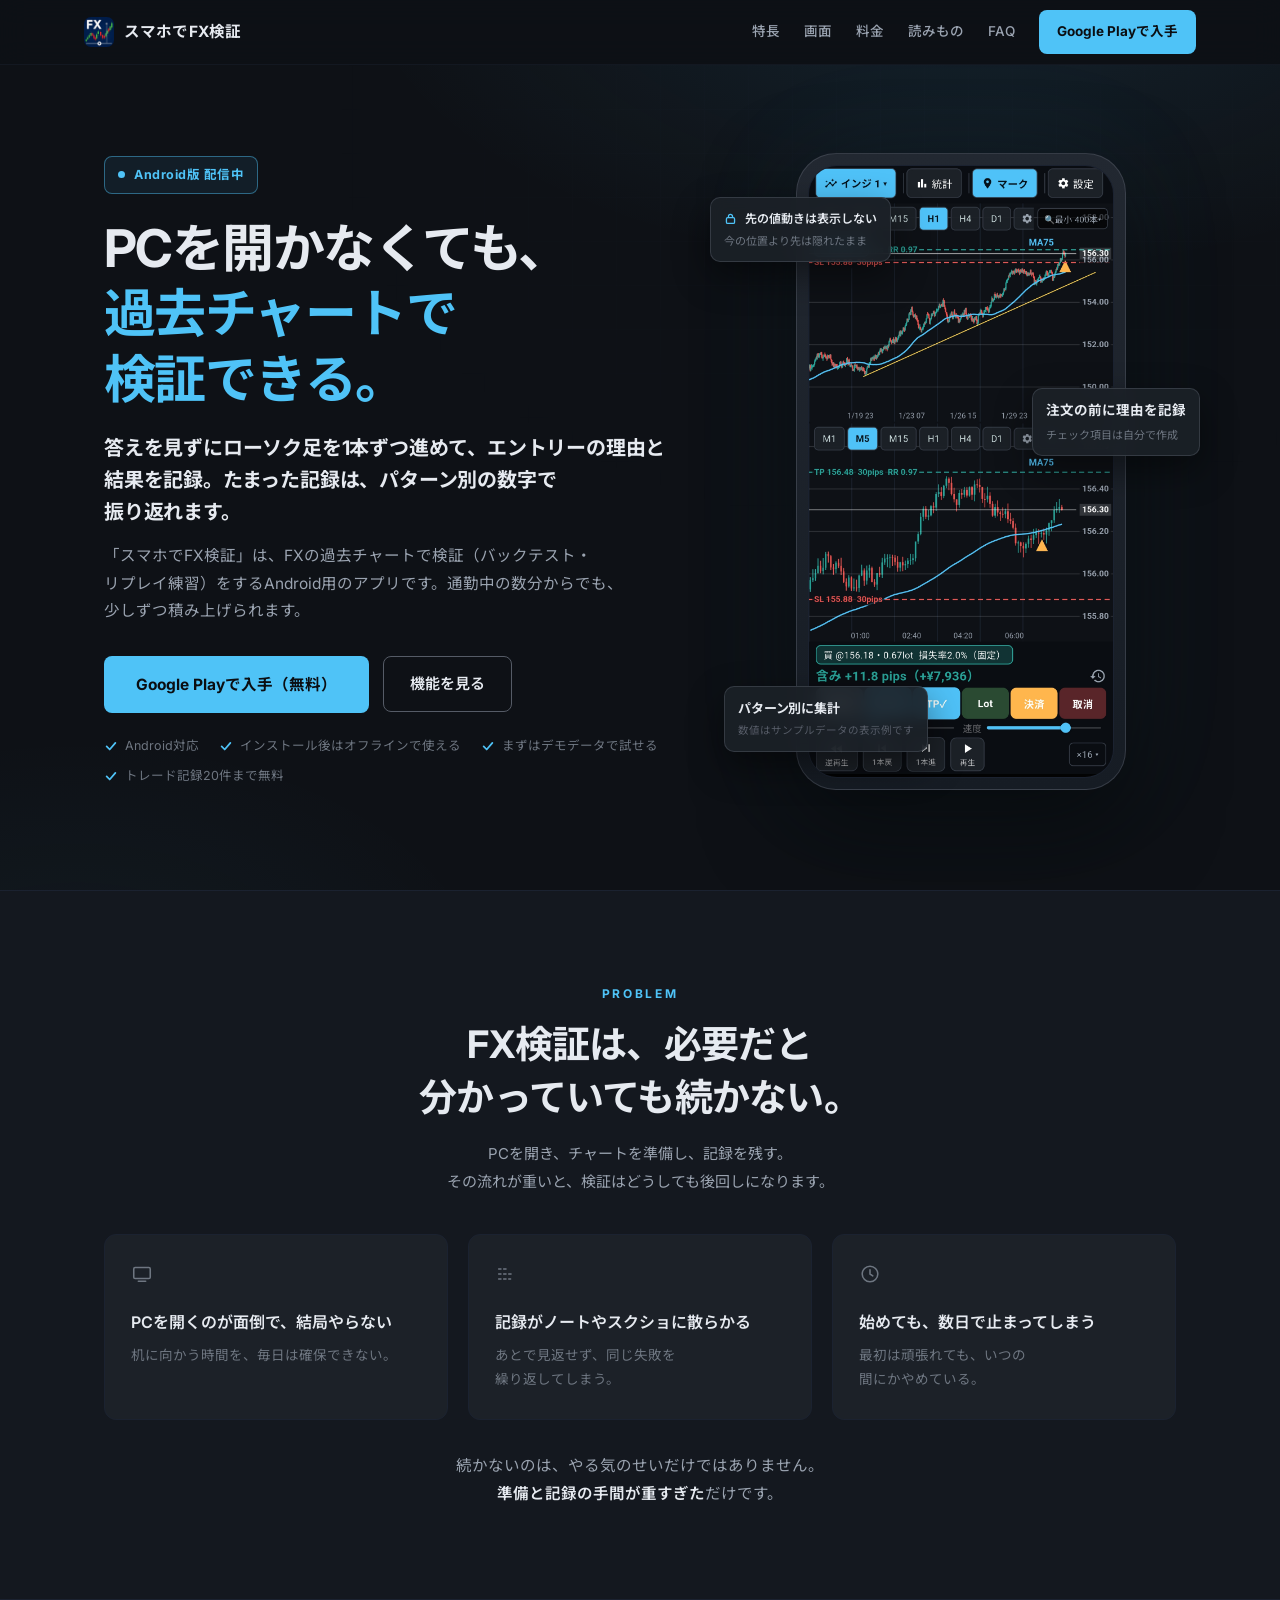
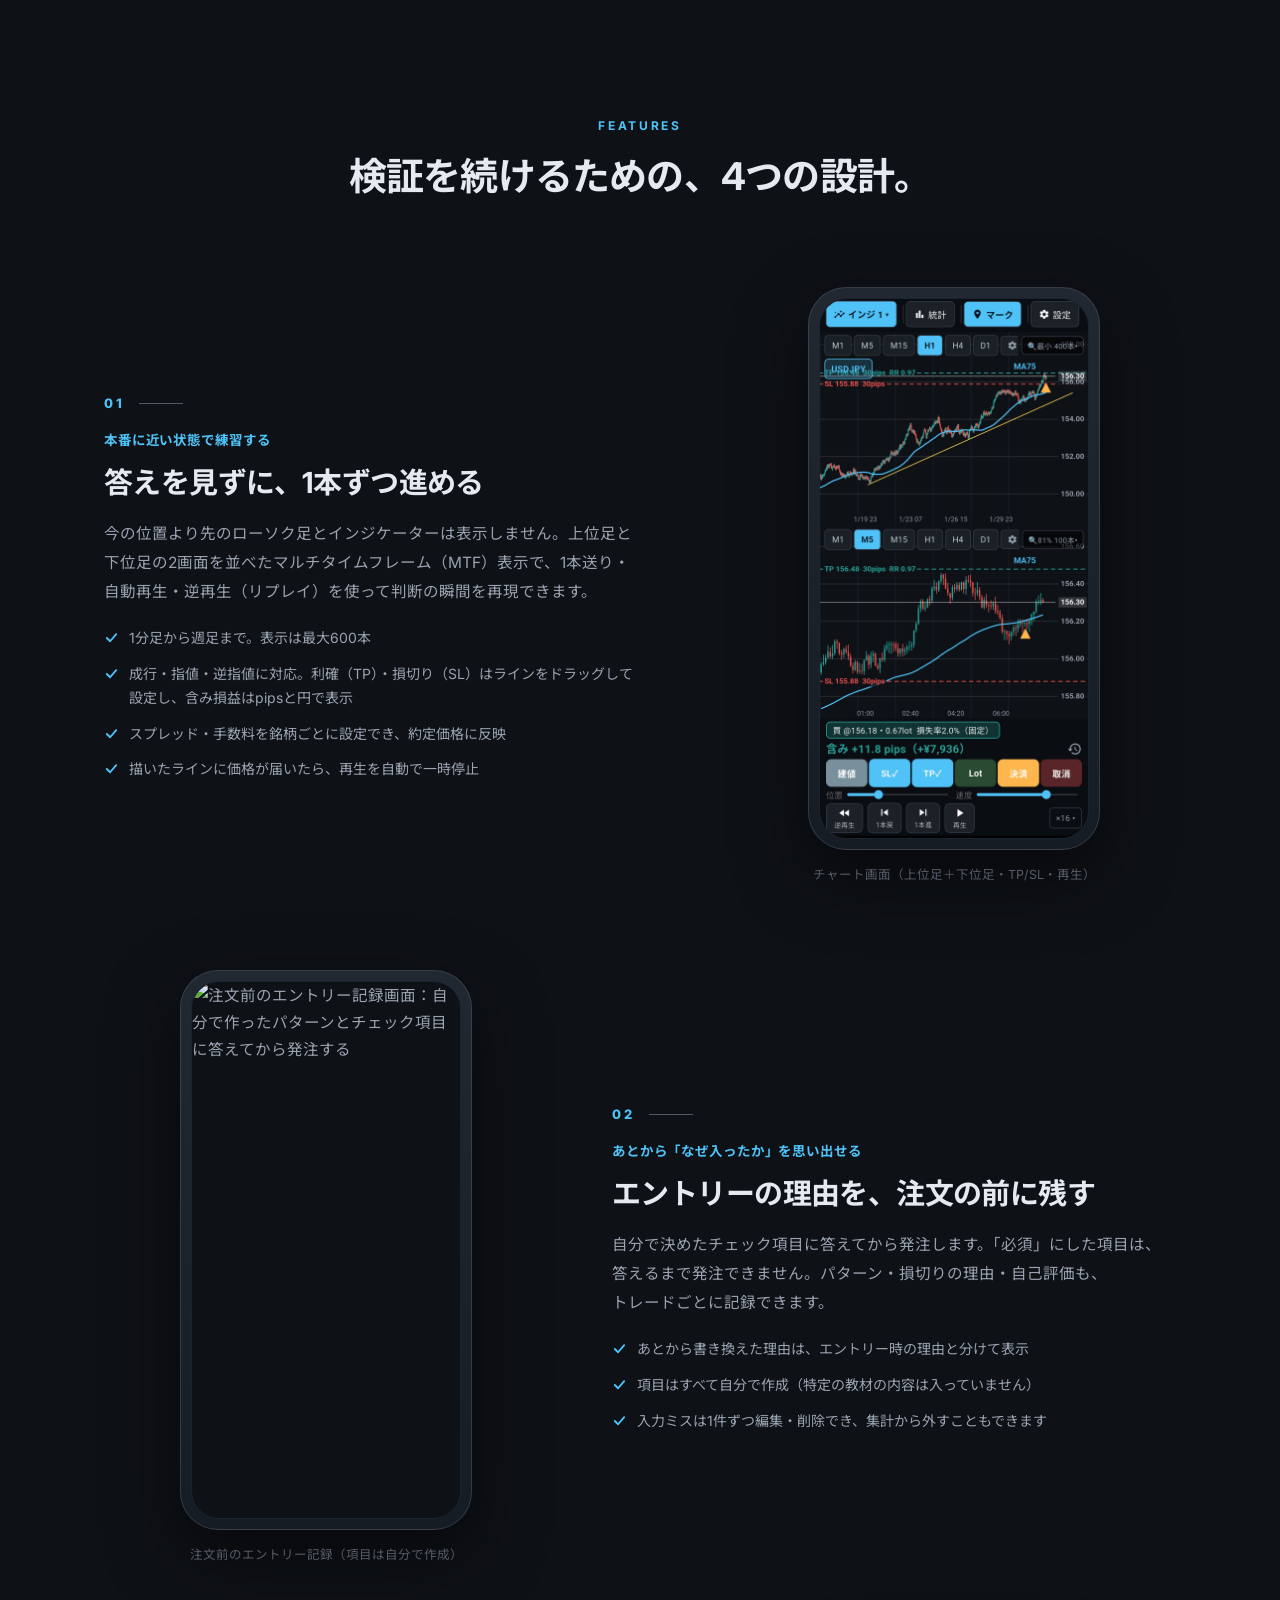
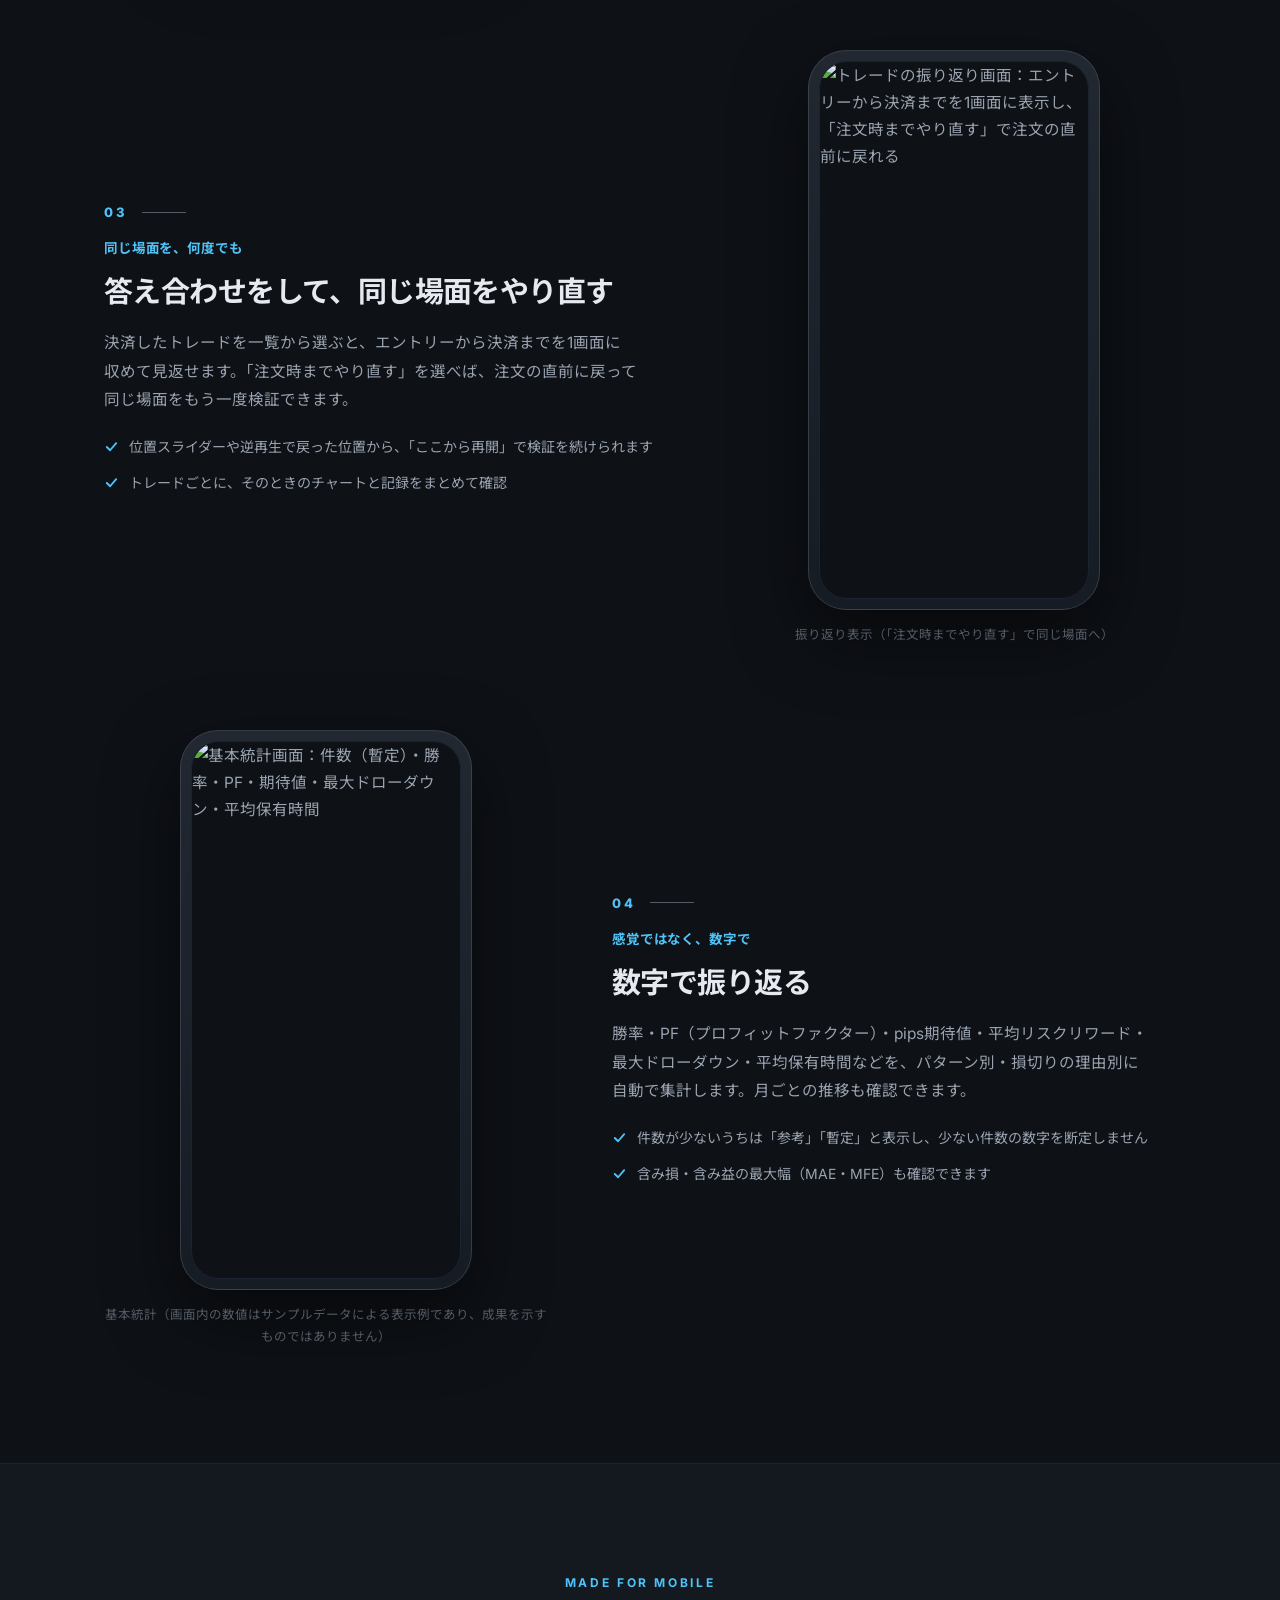
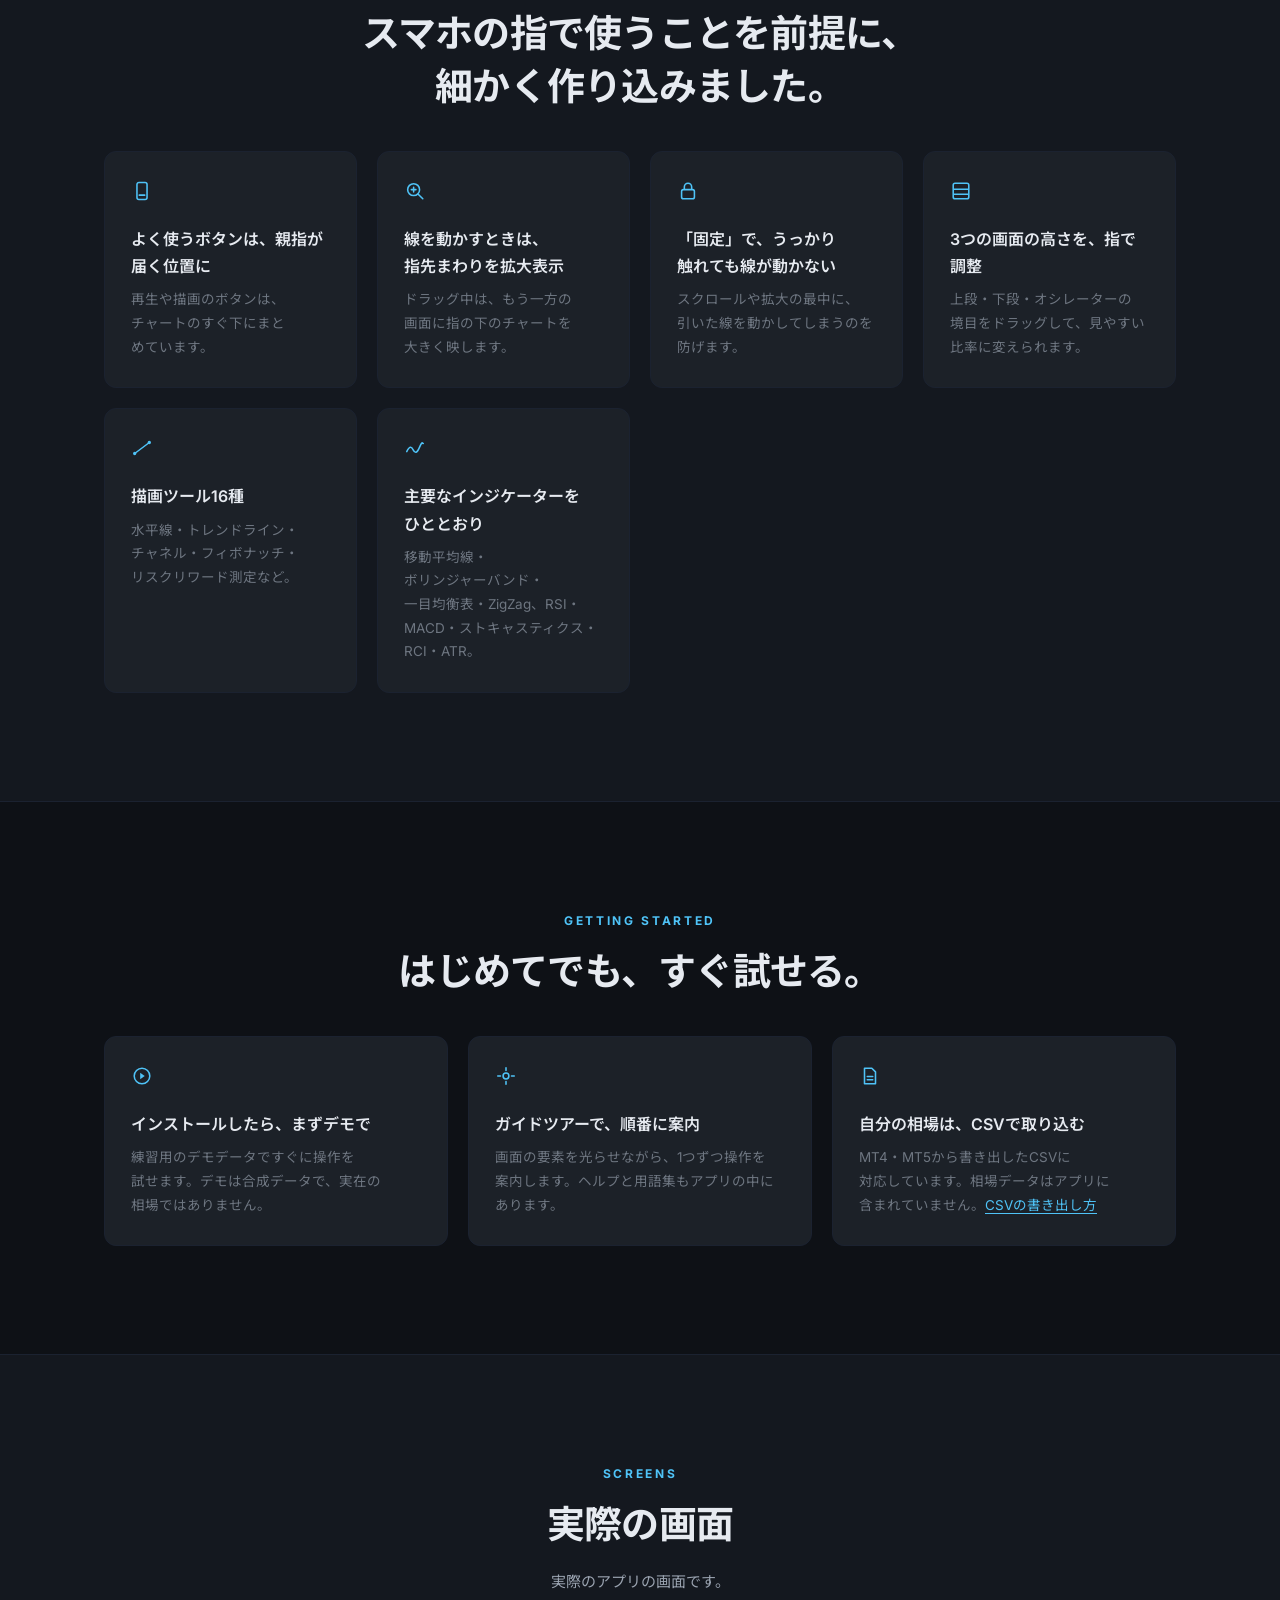
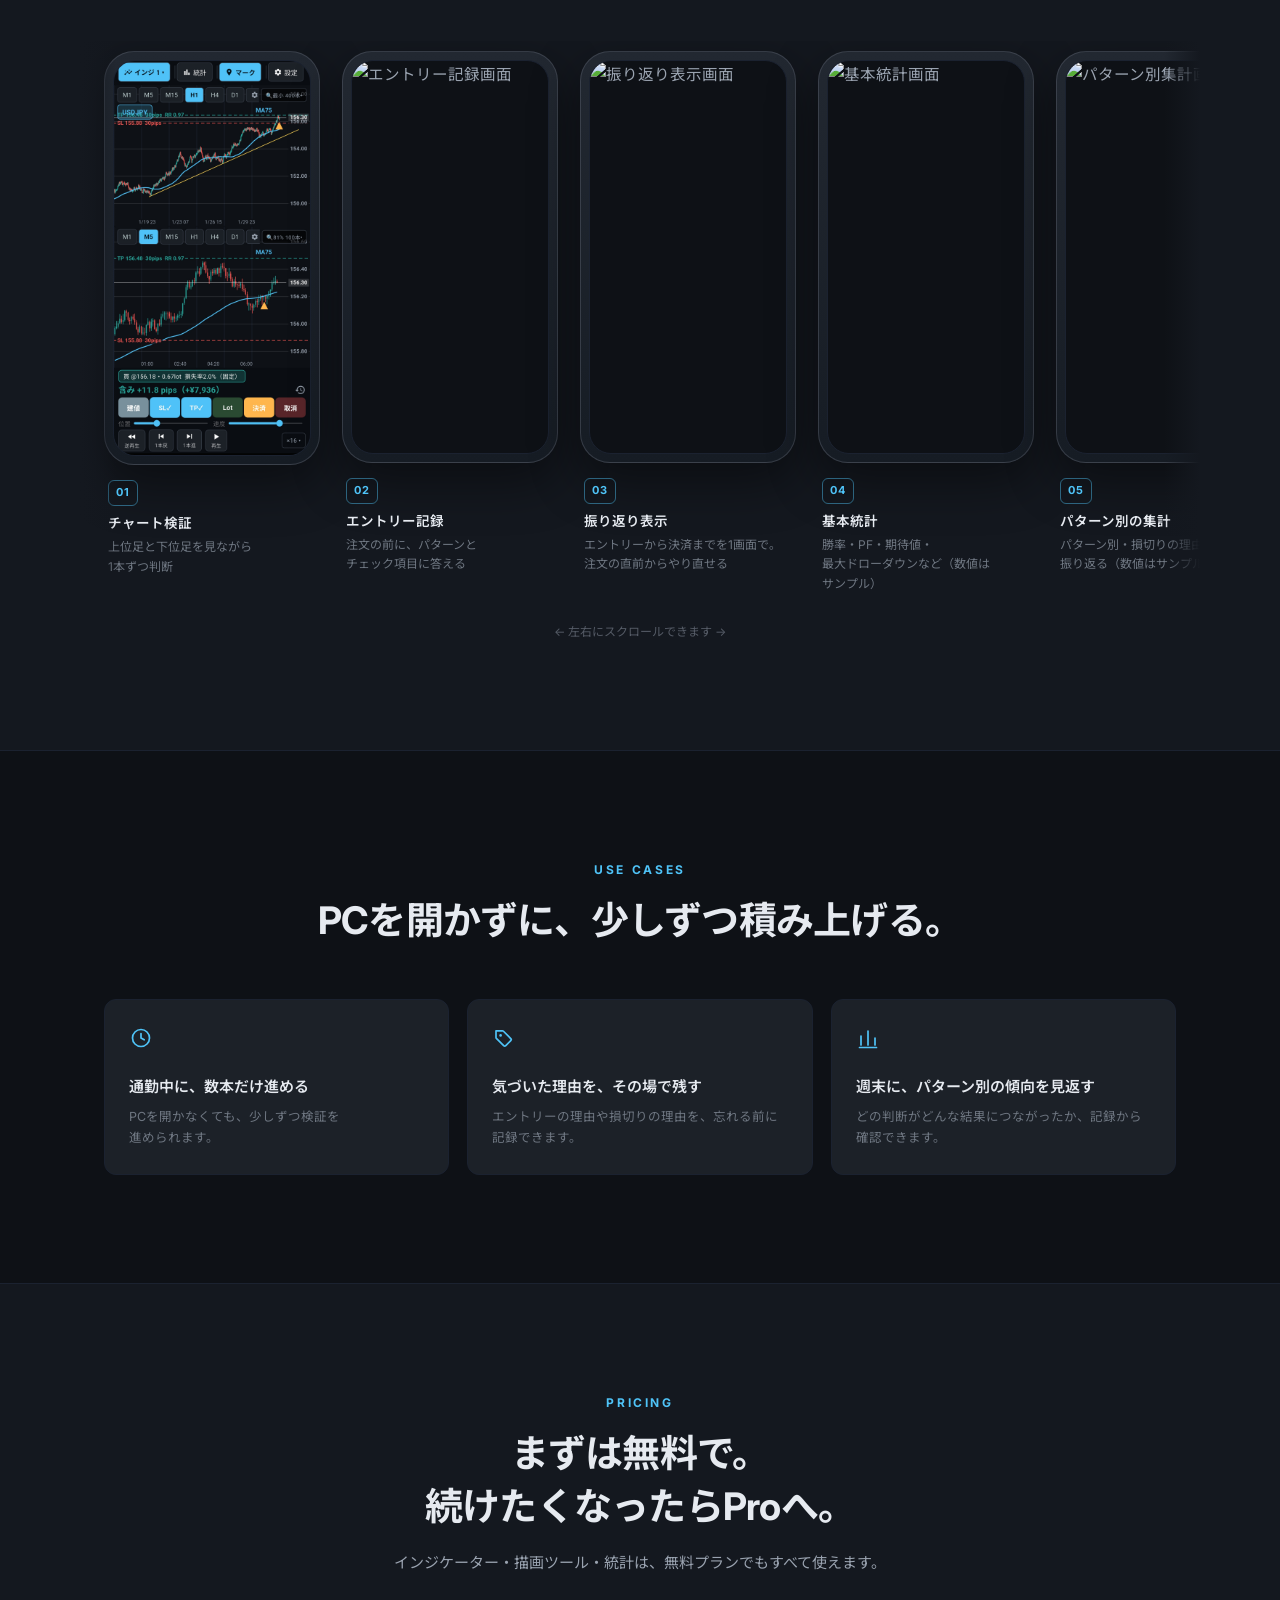
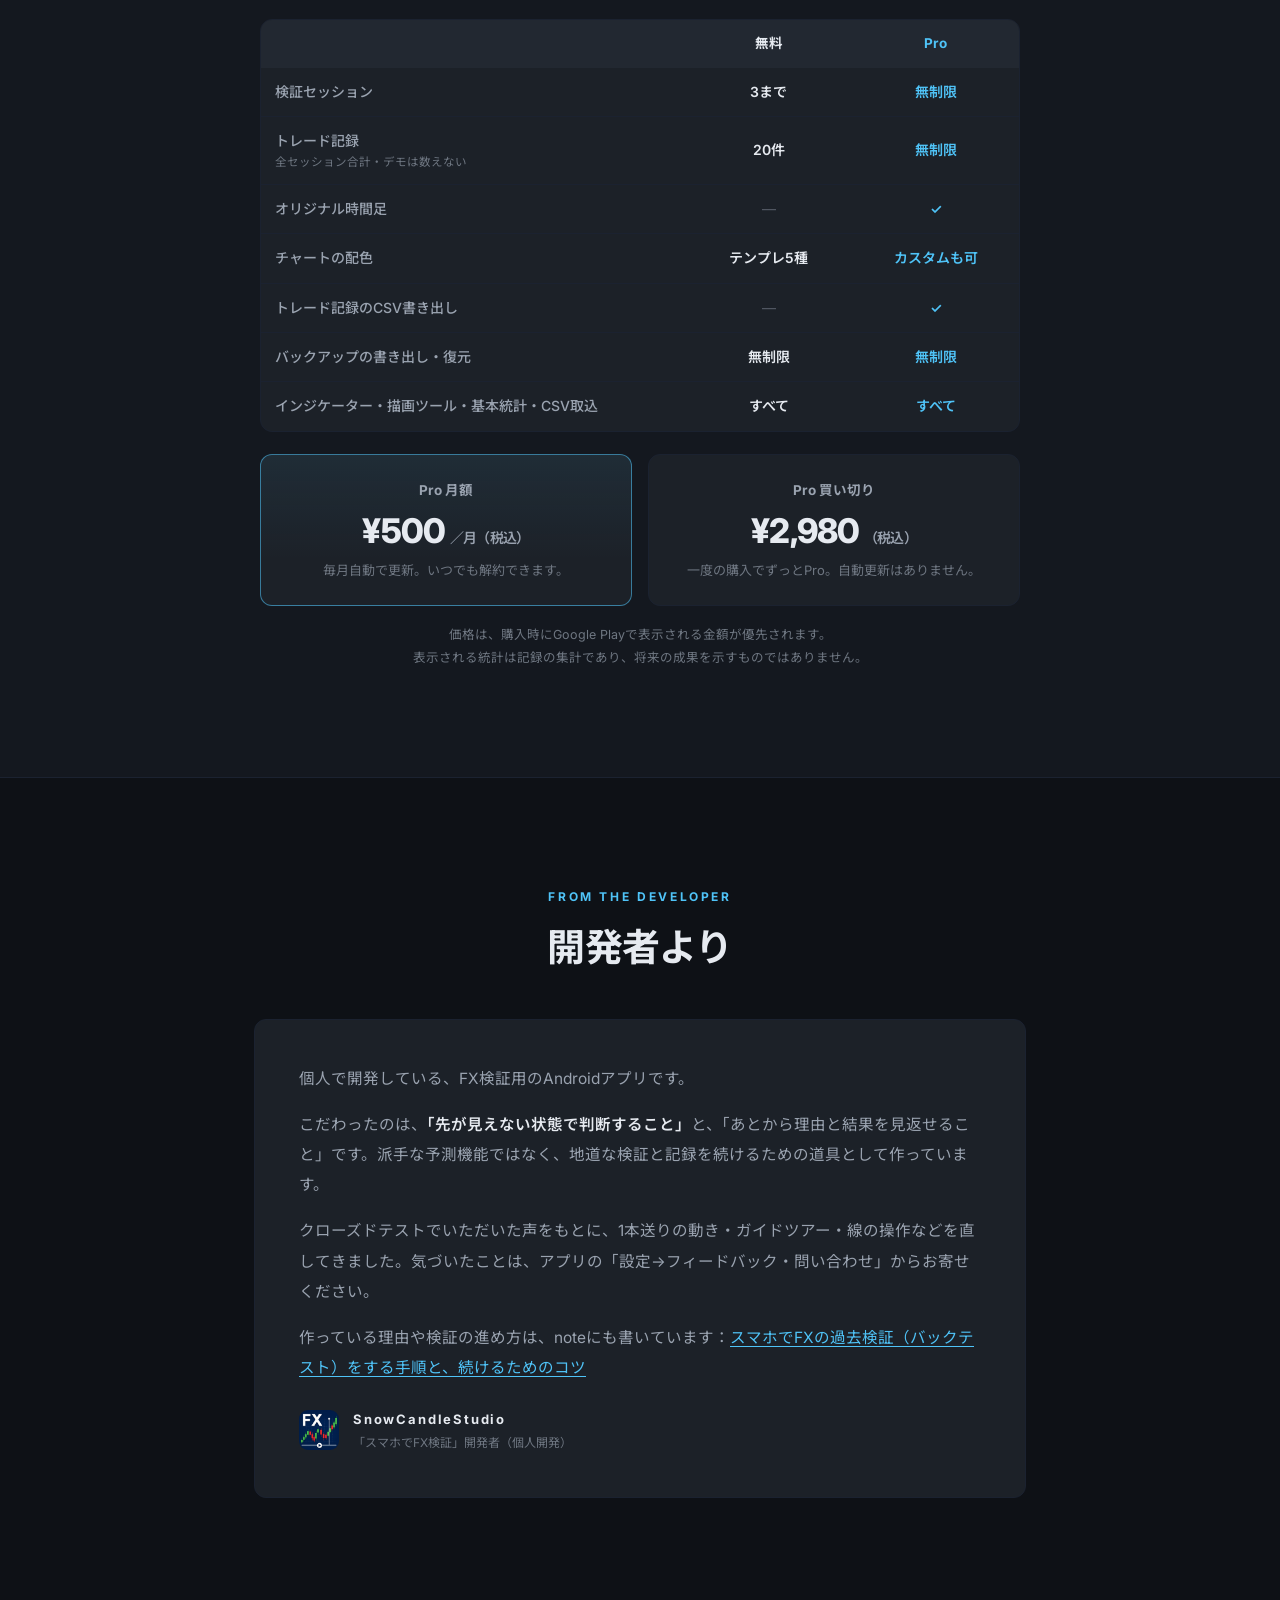
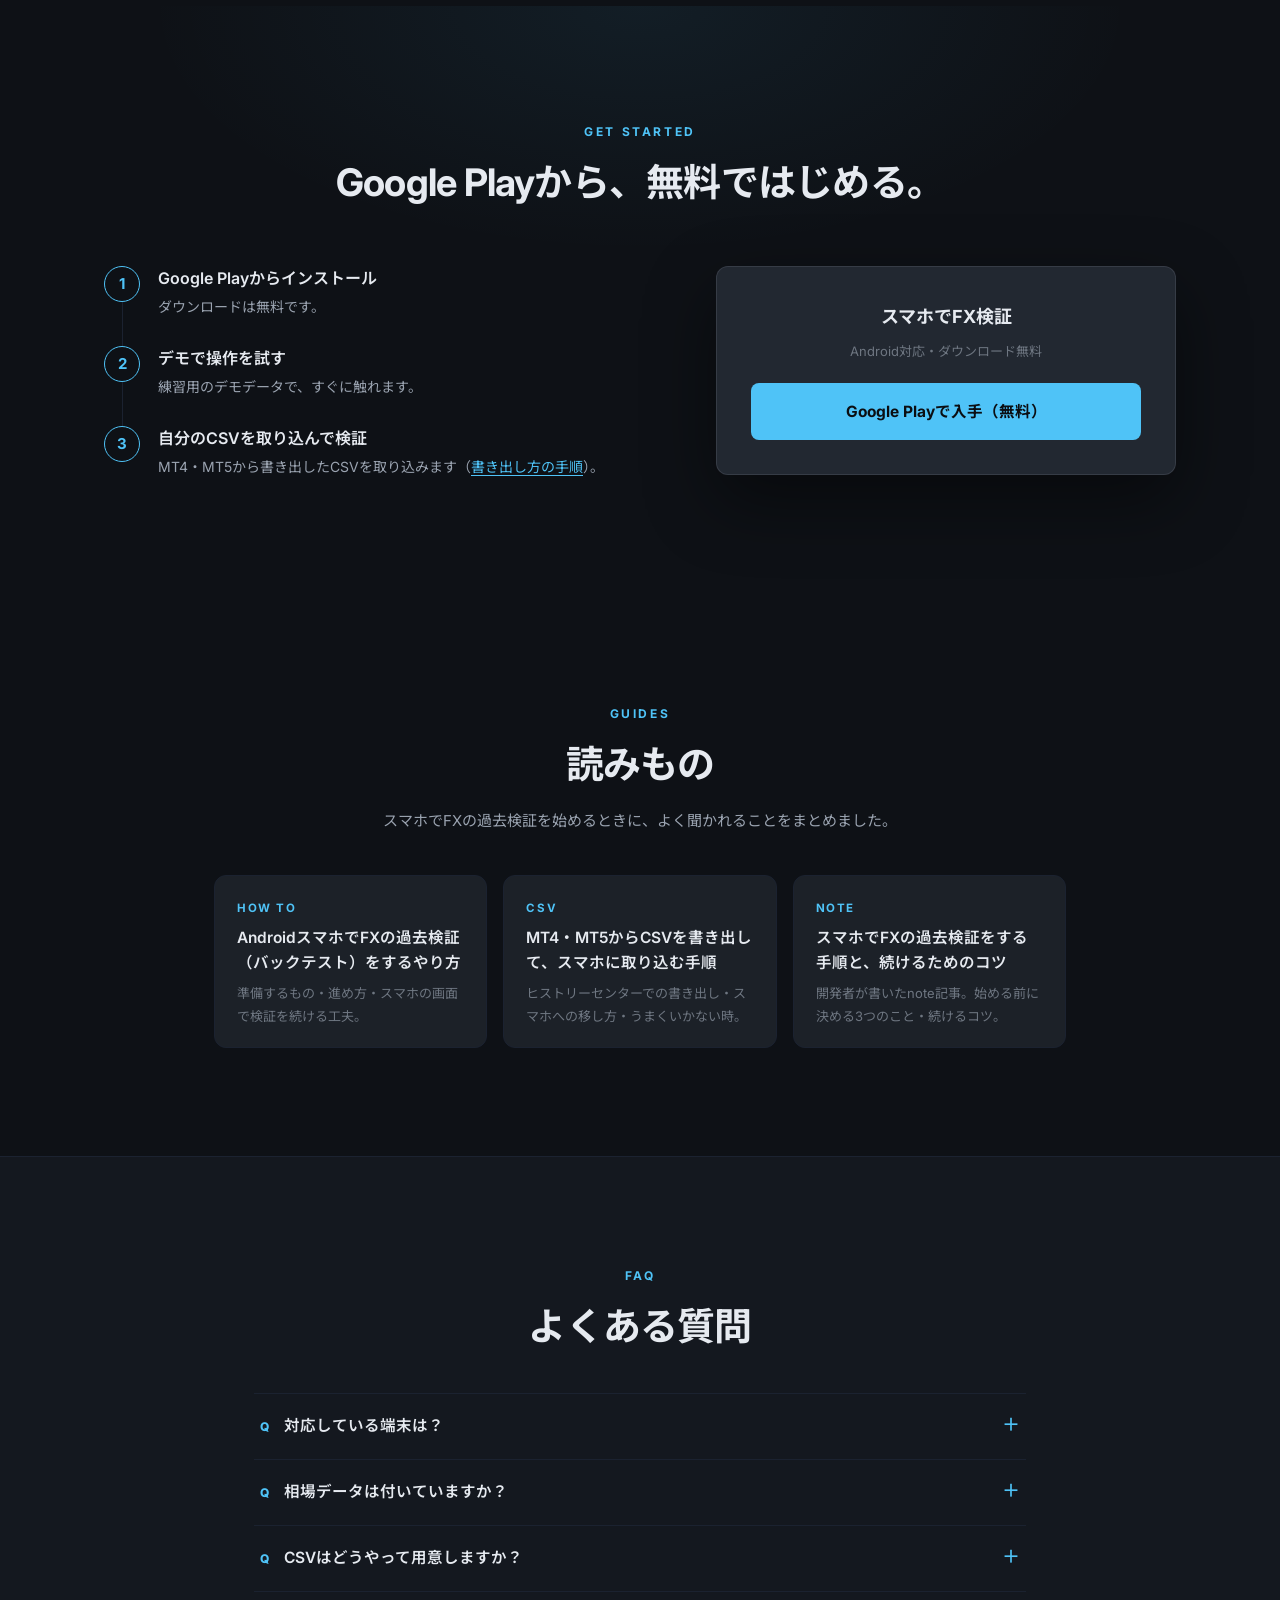
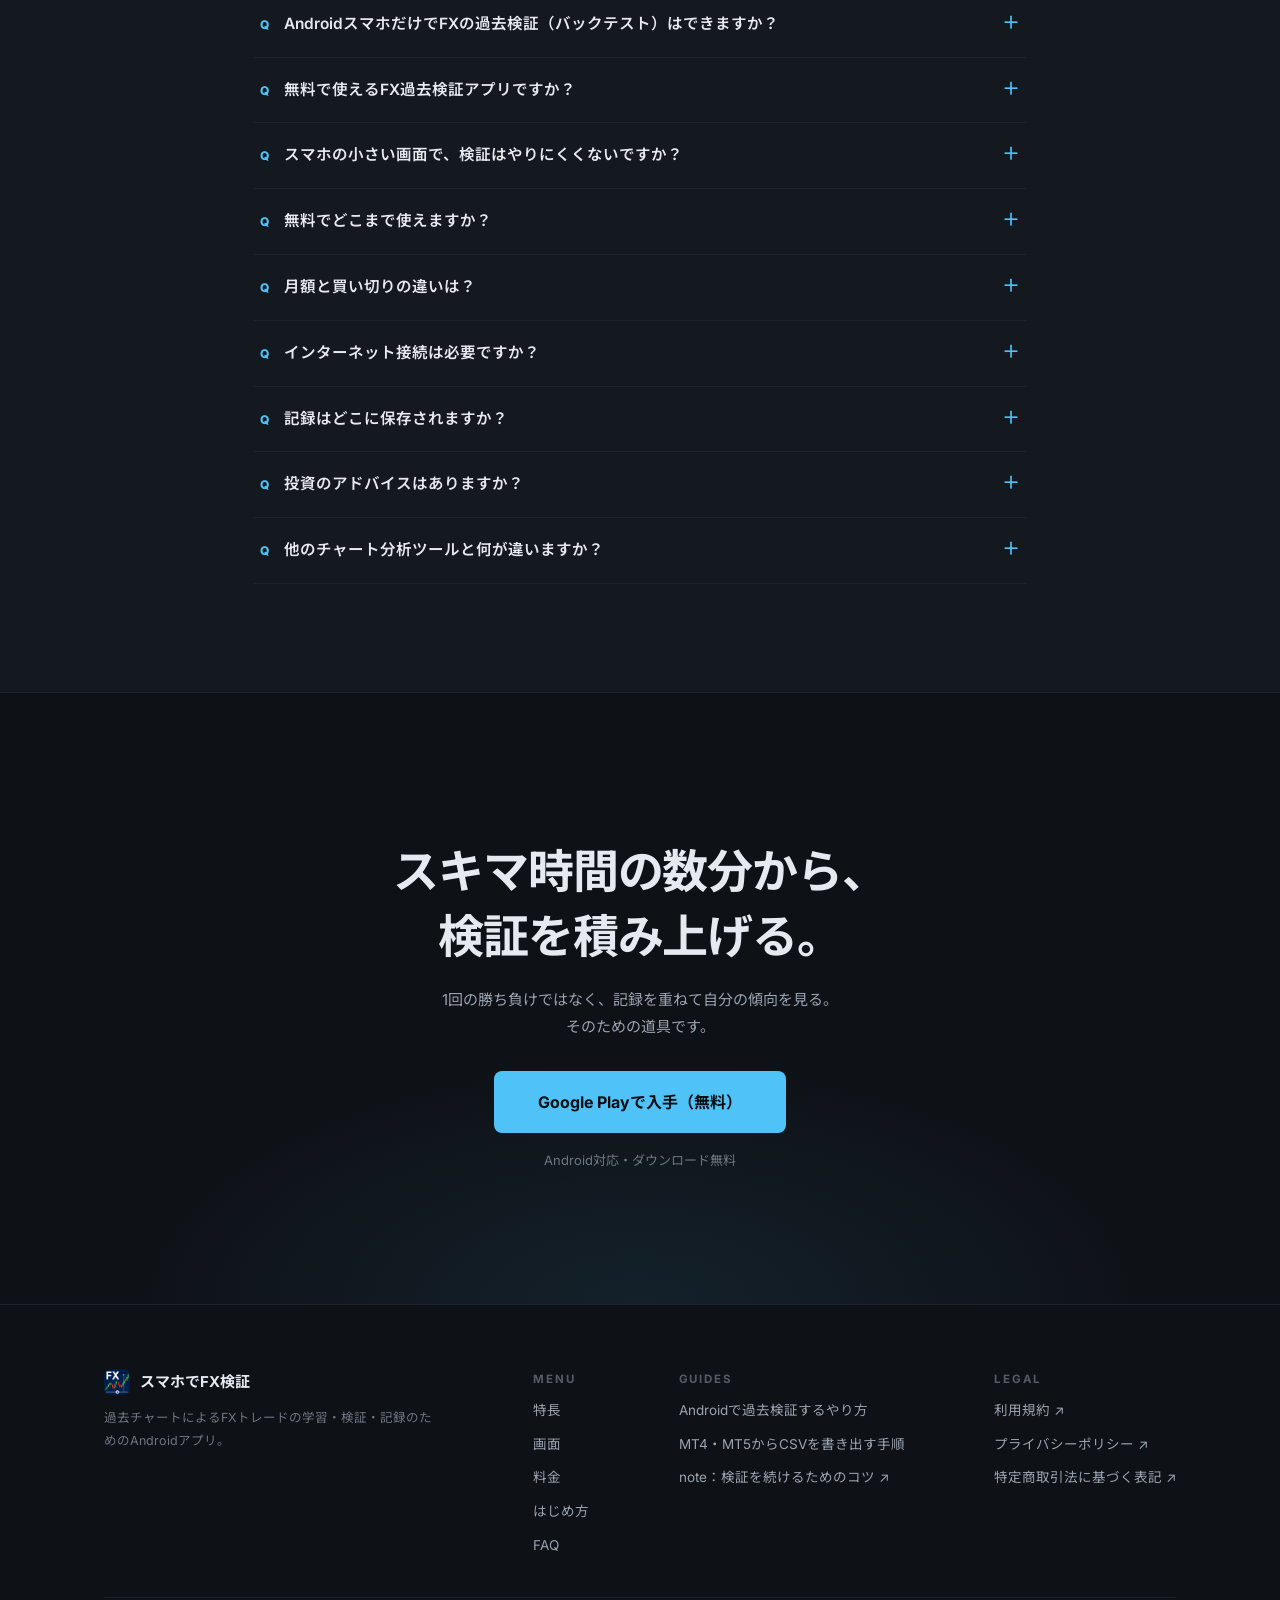
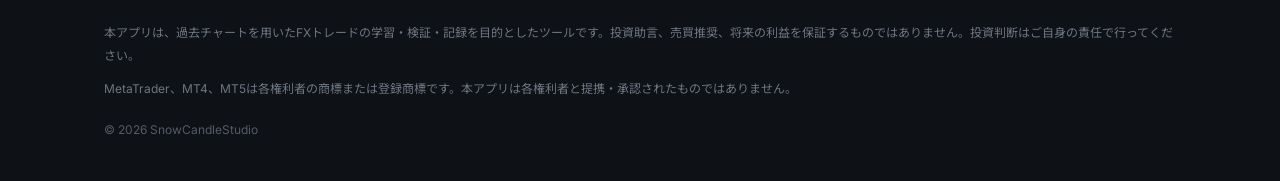
==== commit b45cd265: "Add files via upload" ====
--- a/index.html
+++ b/index.html
@@ -1,1042 +1,939 @@
-<!DOCTYPE html>
-<html lang="ja">
-<head>
-<meta charset="UTF-8">
-<meta name="viewport" content="width=device-width, initial-scale=1">
-<!--
-  スマホでFX検証 — ランディングページ
-  ─────────────────────────────────────────────
-  出典：コピー = docs/lp/lp_copy_ja.md（正本）／構成・視覚デザイン = docs/lp/claude_design_source.dc.html
-        デザイントークン = docs/design/design.md（Hex厳守）／撮影リスト = docs/lp/screenshot_plan.md
-  公開：GitHub Pages（SnowCandleStudio/snowcandlestudio.github.io リポジトリ直下へ
-        index.html と img/ をそのままアップロード）
-
-  ★β表示と正式版表示の切り替え（2026-09-23〜）
-    すぐ下の <script> の PLAY_STORE_URL が
-      空  … β表示（クローズドテストの応募フォーム・「正式版の料金（予定）」）
-      URL … 正式版表示（Google Playボタン。βの文言はすべて隠れる）
-    公開日の手順：PLAY_STORE_URL に Google Play のURLを貼る → GitHub Pages へ再アップロード。
-    出し分けは data-mode="beta" / data-mode="launch"。JSが動かない環境ではβ表示になる。
-
-  ★β応募フォーム：下部 <script> の SIGNUP_ACTION_URL / SIGNUP_EMAIL_FIELD（設定済み）。
-    ⚠️ fetchはmode:'no-cors'のため送信成功/失敗をJSから検知できません。
-       値を変えたら必ず自分のメールアドレスで実送信し、Googleフォームの回答シートに届くか目視確認すること。
-
-  ★料金：金額は「料金」節（#pricing）にだけ書く。値上げの条件・手順は docs/decisions/0004_pricing_model.md 追記。
-
-  不変制約：投資助言NG（勝てる/稼げる/儲かる/将来予測なし）・「今だけ」等の表現なし・アクセントは cyan 1色のみ・
-  競合名（TradingView等）は名指ししない（docs/requirements/optimization_worksheet_lp.md §2）。
--->
-<script>
-  /* ★★★ 公開日にここへ Google Play のURLを貼るだけ（空のあいだはβ表示） ★★★
-     例：var PLAY_STORE_URL = "https://play.google.com/store/apps/details?id=xxxx"; */
-  var PLAY_STORE_URL = "https://play.google.com/store/apps/details?id=com.fxkensho.fx_kensho";
-  if (PLAY_STORE_URL) document.documentElement.classList.add('is-launch');
-</script>
-<title>スマホでFX検証 | FXのバックテスト・過去チャート検証アプリ（Android）</title>
-<meta name="description" content="FXの過去チャートを1本ずつ進めるバックテスト・トレード練習アプリ。PCを開かなくてもスマホで検証でき、エントリーの理由と結果を記録して、パターン別の数字で振り返れます（Android）。">
-<meta name="theme-color" content="#0E1116">
-<link rel="icon" type="image/png" href="img/icon512.png">
-<meta property="og:type" content="website">
-<meta property="og:title" content="スマホでFX検証 | FXのバックテスト・トレード練習をスマホで">
-<meta property="og:description" content="FXの過去チャートを1本ずつ進めるバックテスト・トレード練習アプリ。PCを開かなくてもスマホで検証でき、エントリーの理由と結果を記録して、パターン別の数字で振り返れます（Android）。">
-<meta property="og:url" content="https://snowcandlestudio.github.io/">
-<meta property="og:image" content="https://snowcandlestudio.github.io/img/og.png">
-<meta name="twitter:card" content="summary_large_image">
-<style>
-  @import url('https://fonts.googleapis.com/css2?family=Inter:wght@400;500;600;700;800&family=Noto+Sans+JP:wght@400;500;600;700&display=swap');
-
-  :root{
-    --primary:#4FC3F7; --primary-hover:#6ED0F9; --primary-active:#3AAEE0; --on-primary:#0B0E12;
-    --canvas:#0E1116; --canvas-soft:#14181F; --surface:#1C2128; --surface-raised:#222831;
-    --ink:#E6EAF0; --ink-2:#9AA3B0; --ink-muted:#6E7681; --ink-faint:#555B66;
-    --hairline:#1B2230; --border:#555B66;
-    --long:#26A69A; --short:#EF5350; --pending:#FFB74D;
-    --font:"Inter","Noto Sans JP",-apple-system,"Hiragino Sans",sans-serif;
-  }
-  *{margin:0;padding:0;box-sizing:border-box;}
-  html{scroll-behavior:smooth;}
-  @media(prefers-reduced-motion:reduce){html{scroll-behavior:auto;}}
-  body{background:var(--canvas);color:var(--ink-2);font-family:var(--font);font-size:15.5px;line-height:1.75;-webkit-font-smoothing:antialiased;overflow-x:clip;}
-  img{max-width:100%;height:auto;display:block;}
-  a{color:var(--primary);text-decoration:none;}
-  ::selection{background:rgba(79,195,247,.28);color:var(--ink);}
-  a:focus-visible,button:focus-visible,input:focus-visible,summary:focus-visible{outline:2px solid var(--primary);outline-offset:3px;border-radius:4px;}
-  summary::-webkit-details-marker{display:none;}
-  input::placeholder{color:var(--ink-faint);}
-
-  .container{max-width:1120px;margin:0 auto;padding:0 24px;}
-  section{scroll-margin-top:76px;}
-  .eyebrow{display:block;font-weight:700;font-size:12px;letter-spacing:.22em;color:var(--primary);text-transform:uppercase;}
-  h2{margin:14px 0 0;font-weight:700;font-size:clamp(25px,3.5vw,38px);line-height:1.4;letter-spacing:-.02em;color:var(--ink);}
-  .section-head{text-align:center;max-width:760px;margin:0 auto;}
-  .section-lead{margin:16px 0 0;font-size:15px;line-height:1.85;color:var(--ink-2);}
-
-  /* ===== ボタン ===== */
-  .btn-primary{display:inline-block;background:var(--primary);color:var(--on-primary);font-weight:700;font-size:15.5px;padding:15px 32px;border:none;border-radius:8px;cursor:pointer;text-decoration:none;transition:background .2s,transform .2s,box-shadow .2s;font-family:var(--font);}
-  .btn-primary:hover{background:var(--primary-hover);transform:translateY(-1px);box-shadow:0 10px 28px rgba(79,195,247,.28);text-decoration:none;}
-  .btn-primary:active{background:var(--primary-active);transform:translateY(0);}
-  .btn-secondary{display:inline-block;border:1px solid var(--border);color:var(--ink);font-weight:600;font-size:15px;padding:14px 26px;border-radius:8px;text-decoration:none;transition:border-color .2s,background .2s,color .2s;}
-  .btn-secondary:hover{border-color:var(--primary);background:rgba(79,195,247,.06);color:var(--primary);text-decoration:none;}
-  .btn-secondary:active{background:rgba(79,195,247,.1);}
-  .btn-disabled{display:inline-block;width:100%;background:var(--surface);color:var(--ink-muted);font-weight:700;font-size:15.5px;padding:15px 20px;border:1px solid var(--border);border-radius:8px;text-align:center;cursor:default;font-family:var(--font);}
-
-  /* ===== ナビ ===== */
-  .nav{position:sticky;top:0;z-index:90;background:rgba(14,17,22,.55);backdrop-filter:blur(14px);-webkit-backdrop-filter:blur(14px);border-bottom:1px solid rgba(27,34,48,.45);transition:background .3s ease,border-color .3s ease,box-shadow .3s ease;}
-  .nav.is-scrolled{background:rgba(14,17,22,.88);border-bottom-color:var(--hairline);box-shadow:0 10px 34px rgba(0,0,0,.38);}
-  .nav-inner{max-width:1160px;margin:0 auto;padding:10px 24px;display:flex;align-items:center;gap:16px;flex-wrap:wrap;}
-  .nav-brand{display:flex;align-items:center;gap:10px;text-decoration:none;flex:none;}
-  .nav-brand span{font-weight:700;font-size:15.5px;letter-spacing:.01em;color:var(--ink);white-space:nowrap;}
-  .nav-right{display:flex;align-items:center;gap:8px 22px;margin-left:auto;flex-wrap:wrap;justify-content:flex-end;}
-  .nav-links{display:flex;align-items:center;gap:4px 20px;flex-wrap:wrap;justify-content:flex-end;}
-  .nav-links a{color:var(--ink-2);font-size:13.5px;font-weight:500;padding:6px 2px;white-space:nowrap;transition:color .2s;}
-  .nav-links a:hover{color:var(--ink);text-decoration:none;}
-  .nav .btn-primary{padding:10px 18px;font-size:13.5px;}
-  @media(max-width:700px){.nav-links a{display:none;}}
-
-  /* ===== Hero ===== */
-  .hero{position:relative;overflow:hidden;background:radial-gradient(1000px 500px at 76% -12%,rgba(79,195,247,.10),transparent 62%),radial-gradient(700px 420px at 6% 112%,rgba(79,195,247,.05),transparent 60%),var(--canvas);border-bottom:1px solid var(--hairline);}
-  .hero-grid-bg{position:absolute;inset:0;pointer-events:none;background-image:linear-gradient(rgba(27,34,48,.6) 1px,transparent 1px),linear-gradient(90deg,rgba(27,34,48,.6) 1px,transparent 1px);background-size:44px 44px;opacity:.5;-webkit-mask-image:radial-gradient(820px 560px at 72% 8%,rgba(0,0,0,.6),transparent 72%);mask-image:radial-gradient(820px 560px at 72% 8%,rgba(0,0,0,.6),transparent 72%);}
-  .hero-inner{position:relative;max-width:1120px;margin:0 auto;padding:clamp(52px,7vw,88px) 24px clamp(64px,8vw,100px);display:flex;flex-wrap:wrap;align-items:center;gap:clamp(40px,6vw,72px);}
-  .hero-copy{flex:1 1 500px;min-width:0;}
-  .badge-beta{display:inline-flex;align-items:center;gap:9px;border:1px solid rgba(79,195,247,.45);background:rgba(79,195,247,.08);color:var(--primary);font-weight:700;font-size:12.5px;letter-spacing:.04em;padding:7px 13px;border-radius:8px;}
-  .badge-beta::before{content:"";width:7px;height:7px;border-radius:50%;background:var(--primary);display:inline-block;}
-  .hero h1{margin:22px 0 0;font-weight:700;font-size:clamp(30px,4.7vw,52px);line-height:1.26;letter-spacing:-.03em;color:var(--ink);}
-  .hero h1 .accent{color:var(--primary);}
-  .hero .subline{margin:20px 0 0;font-weight:700;font-size:clamp(16.5px,2.1vw,20px);line-height:1.6;letter-spacing:-.01em;color:var(--ink);}
-  .hero .subcopy{margin:14px 0 0;font-size:15.5px;line-height:1.75;color:var(--ink-2);max-width:52ch;}
-  .hero-cta{margin-top:32px;display:flex;flex-wrap:wrap;gap:14px;align-items:center;}
-  .hero-badges{margin-top:22px;display:flex;flex-wrap:wrap;gap:8px 20px;}
-  .hero-badges span{display:inline-flex;align-items:center;gap:7px;font-size:12.5px;color:var(--ink-muted);}
-  .hero-badges svg{flex:none;}
-
-  .hero-visual{flex:1 1 360px;min-width:min(100%,320px);display:flex;justify-content:center;}
-  .phone-frame{position:relative;width:clamp(264px,30vw,330px);}
-  .phone-frame > .phone-shell{border-radius:40px;padding:11px;background:linear-gradient(180deg,#222831,#161C24);border:1px solid rgba(85,91,102,.5);box-shadow:0 34px 90px rgba(0,0,0,.55),0 0 120px rgba(79,195,247,.07);}
-  .phone-frame img{border-radius:29px;border:1px solid var(--hairline);background:var(--canvas);width:100%;height:auto;}
-  .float-badge{position:absolute;background:rgba(28,33,40,.92);backdrop-filter:blur(8px);-webkit-backdrop-filter:blur(8px);border:1px solid rgba(85,91,102,.45);border-radius:10px;padding:10px 13px;box-shadow:0 14px 36px rgba(0,0,0,.45);}
-  .float-badge .t{display:flex;align-items:center;gap:8px;font-size:12px;font-weight:600;color:var(--ink);white-space:nowrap;}
-  .float-badge .s{display:block;margin-top:3px;font-size:11px;color:var(--ink-muted);white-space:nowrap;}
-  .fb-lock{top:7%;left:clamp(-86px,-7vw,-18px);}
-  .fb-pattern{top:37%;right:clamp(-74px,-6vw,-14px);text-align:left;}
-  .fb-pattern .t{font-weight:700;font-size:13.5px;color:var(--ink);}
-  .fb-record{bottom:6%;left:clamp(-72px,-6vw,-14px);}
-  .fb-record .t{font-weight:700;font-size:13px;color:var(--ink);letter-spacing:-.01em;}
-  .fb-record .s{color:var(--ink-faint);font-size:10.5px;}
-  @media(max-width:900px){.float-badge{display:none;}}
-
-  /* ===== 課題への共感 ===== */
-  .problems{background:var(--canvas-soft);border-bottom:1px solid var(--hairline);}
-  .problems .container{padding:clamp(58px,7.5vw,92px) 24px;}
-  .problems .section-lead{text-align:center;margin-left:auto;margin-right:auto;max-width:560px;}
-  .card-grid-3{margin-top:clamp(26px,4vw,38px);display:grid;grid-template-columns:repeat(auto-fit,minmax(260px,1fr));gap:20px;}
-  .icon-card{background:var(--surface);border:1px solid var(--hairline);border-radius:12px;padding:28px 26px;transition:transform .25s ease,border-color .25s ease,box-shadow .25s ease;}
-  .icon-card:hover{transform:translateY(-3px);border-color:rgba(85,91,102,.6);box-shadow:0 14px 40px rgba(0,0,0,.35);}
-  .icon-card p.h{margin:16px 0 0;font-weight:600;font-size:16px;line-height:1.7;color:var(--ink);}
-  .icon-card p.s{margin:8px 0 0;font-size:13.5px;line-height:1.75;color:var(--ink-muted);}
-  .problems-close{margin:clamp(24px,3.5vw,32px) auto 0;text-align:center;font-size:15.5px;line-height:1.75;color:var(--ink-2);max-width:600px;}
-  .problems-close b{color:var(--ink);font-weight:600;}
-
-  /* ===== 解決（3つ・01/02/03） ===== */
-  .features .container{padding:clamp(76px,9vw,116px) 24px;}
-  .feature-row{margin-top:clamp(52px,7vw,84px);display:flex;flex-wrap:wrap;align-items:center;gap:clamp(36px,5vw,72px);}
-  .feature-row.reverse{flex-wrap:wrap-reverse;flex-direction:row-reverse;}
-  .feature-text{flex:1 1 460px;min-width:0;}
-  .feature-kicker{display:flex;align-items:center;gap:14px;}
-  .feature-kicker .n{font-weight:800;font-size:13px;letter-spacing:.24em;color:var(--primary);}
-  .feature-kicker .line{width:44px;height:1px;background:var(--border);display:inline-block;}
-  .feature-pretext{margin:14px 0 0;font-weight:700;font-size:13.5px;letter-spacing:-.01em;color:var(--primary);}
-  .feature-text h3{margin:16px 0 0;font-weight:700;font-size:clamp(21px,2.6vw,29px);line-height:1.45;letter-spacing:-.02em;color:var(--ink);}
-  .feature-text h3.tight{margin-top:10px;}
-  .feature-text h3 .sub{color:var(--ink-muted);font-weight:600;font-size:.72em;}
-  .feature-text > p.body{margin:16px 0 0;font-size:15.5px;line-height:1.85;color:var(--ink-2);}
-  .feature-list{margin:20px 0 0;padding:0;list-style:none;display:flex;flex-direction:column;gap:12px;}
-  .feature-list li{display:flex;align-items:flex-start;gap:10px;font-size:14px;line-height:1.7;color:var(--ink-2);}
-  .feature-list svg{flex:none;margin-top:4px;}
-  .feature-visual{flex:1 1 340px;display:flex;flex-direction:column;align-items:center;min-width:min(100%,300px);}
-  .feature-visual .shell{width:min(292px,76vw);border-radius:38px;padding:10px;background:linear-gradient(180deg,#222831,#161C24);border:1px solid rgba(85,91,102,.5);box-shadow:0 26px 70px rgba(0,0,0,.5);}
-  .feature-visual img{border-radius:28px;border:1px solid var(--hairline);background:var(--canvas);}
-  .feature-visual figcaption{margin:14px 0 0;font-size:12.5px;color:var(--ink-faint);text-align:center;}
-
-  /* ===== 実際の画面（フィルムストリップ） ===== */
-  .screens{background:var(--canvas-soft);border-top:1px solid var(--hairline);border-bottom:1px solid var(--hairline);}
-  .screens .container{padding:clamp(72px,9vw,108px) 0;}
-  .screens .section-head{padding:0 24px;}
-  .filmstrip-wrap{position:relative;margin-top:clamp(34px,4vw,46px);}
-  .filmstrip{overflow-x:auto;display:flex;gap:22px;padding:10px 24px 22px;scroll-snap-type:x proximity;scroll-padding:24px;}
-  .filmstrip figure{flex:none;width:216px;margin:0;scroll-snap-align:start;}
-  .filmstrip .shell{border-radius:30px;padding:8px;background:linear-gradient(180deg,#222831,#161C24);border:1px solid rgba(85,91,102,.5);box-shadow:0 18px 50px rgba(0,0,0,.45);}
-  .filmstrip img{border-radius:22px;border:1px solid var(--hairline);background:var(--canvas);}
-  .filmstrip figcaption{margin-top:12px;padding:0 4px;}
-  .filmstrip .num{display:inline-flex;padding:2px 7px;border:1px solid rgba(79,195,247,.45);border-radius:6px;color:var(--primary);font-weight:700;font-size:11px;letter-spacing:.08em;}
-  .filmstrip .t{display:block;margin-top:6px;font-weight:600;font-size:13.5px;color:var(--ink);}
-  .filmstrip .s{display:block;margin-top:2px;font-size:12px;line-height:1.6;color:var(--ink-muted);}
-  .filmstrip-fade{position:absolute;top:0;bottom:22px;width:36px;pointer-events:none;}
-  .filmstrip-fade.left{left:0;background:linear-gradient(90deg,var(--canvas-soft),rgba(20,24,31,0));}
-  .filmstrip-fade.right{right:0;background:linear-gradient(270deg,var(--canvas-soft),rgba(20,24,31,0));}
-  .filmstrip-hint{margin:6px 0 0;text-align:center;font-size:12px;color:var(--ink-faint);}
-
-  /* ===== 利用シーン ===== */
-  .scenes .container{padding:clamp(72px,9vw,108px) 24px;}
-  .card-grid-4{margin-top:clamp(36px,5vw,52px);display:grid;grid-template-columns:repeat(auto-fit,minmax(230px,1fr));gap:18px;}
-  .scene-card{background:var(--surface);border:1px solid var(--hairline);border-radius:12px;padding:26px 24px;transition:transform .25s ease,border-color .25s ease;}
-  .scene-card:hover{transform:translateY(-3px);border-color:rgba(85,91,102,.6);}
-  .scene-card p.h{margin:16px 0 0;font-weight:600;font-size:15px;line-height:1.7;color:var(--ink);}
-  .scene-card p.s{margin:6px 0 0;font-size:12.5px;line-height:1.7;color:var(--ink-muted);}
-
-  /* ===== 開発者より ===== */
-  .developer{background:var(--canvas-soft);border-top:1px solid var(--hairline);border-bottom:1px solid var(--hairline);}
-  .developer .container{max-width:820px;padding:clamp(72px,9vw,108px) 24px;}
-  .dev-card{margin:clamp(32px,4vw,44px) 0 0;background:var(--surface);border:1px solid var(--hairline);border-radius:12px;padding:clamp(28px,4.5vw,44px);}
-  .dev-card p{font-size:15.5px;line-height:1.95;color:var(--ink-2);}
-  .dev-card p + p{margin-top:16px;}
-  .dev-card b{color:var(--ink);font-weight:600;}
-  .dev-sig{margin-top:24px;display:flex;align-items:center;gap:14px;}
-  .dev-sig .name{font-weight:700;font-size:13px;letter-spacing:.14em;color:var(--ink);display:block;}
-  .dev-sig .role{font-size:12px;color:var(--ink-muted);display:block;margin-top:2px;}
-
-  /* ===== β参加 ===== */
-  .signup{background:radial-gradient(760px 380px at 50% 0%,rgba(79,195,247,.07),transparent 65%),var(--canvas);}
-  .signup .container{padding:clamp(76px,9vw,116px) 24px;}
-  .signup .section-lead{max-width:56ch;margin-left:auto;margin-right:auto;text-align:center;}
-  .free-badges{display:flex;justify-content:center;flex-wrap:wrap;gap:10px;margin-top:16px;}
-  .free-badges span{display:inline-flex;align-items:baseline;gap:5px;background:var(--surface);border:1px solid var(--hairline);border-radius:8px;padding:7px 12px;font-size:12.5px;color:var(--ink-2);}
-  .free-badges b{font-weight:700;color:var(--ink);}
-  .signup-grid{margin-top:clamp(40px,5vw,56px);display:flex;flex-wrap:wrap;gap:clamp(36px,5vw,64px);align-items:flex-start;justify-content:center;}
-  .steps{flex:1 1 440px;min-width:min(100%,300px);max-width:560px;list-style:none;margin:0;padding:0;display:flex;flex-direction:column;}
-  .steps li{display:flex;gap:18px;}
-  .step-num-wrap{display:flex;flex-direction:column;align-items:center;flex:none;}
-  .step-num{width:36px;height:36px;border:1.5px solid var(--primary);border-radius:50%;display:grid;place-items:center;color:var(--primary);font-weight:700;font-size:15px;}
-  .step-rule{flex:1;width:1px;background:var(--hairline);min-height:26px;}
-  .step-body{padding-bottom:26px;min-width:0;}
-  .steps li:last-of-type .step-body{padding-bottom:0;}
-  .step-body .t{display:block;font-weight:600;font-size:16px;color:var(--ink);line-height:1.6;}
-  .step-body .s{display:block;margin-top:4px;font-size:14px;line-height:1.75;color:var(--ink-2);}
-  .step-note{margin-top:26px;display:flex;gap:10px;border:1px dashed var(--border);border-radius:12px;padding:16px 18px;}
-  .step-note svg{flex:none;margin-top:4px;}
-  .step-note span{font-size:12.5px;line-height:1.8;color:var(--ink-muted);}
-
-  .signup-card{flex:1 1 380px;min-width:min(100%,300px);max-width:460px;background:var(--surface-raised);border:1px solid rgba(85,91,102,.4);border-radius:12px;padding:clamp(26px,3.5vw,34px);box-shadow:0 26px 70px rgba(0,0,0,.45);}
-  .signup-card h3{margin:0;font-weight:700;font-size:18px;letter-spacing:-.01em;color:var(--ink);}
-  .signup-card > p{margin:8px 0 0;font-size:13px;line-height:1.75;color:var(--ink-muted);}
-  .signup-form{margin-top:20px;}
-  .signup-form label{display:block;font-weight:600;font-size:13px;color:var(--ink-2);}
-  .signup-form input{margin-top:8px;width:100%;background:var(--canvas-soft);border:1px solid var(--border);border-radius:8px;color:var(--ink);font-size:15px;font-family:var(--font);padding:13px 14px;transition:border-color .2s,box-shadow .2s;}
-  .signup-form input:focus{outline:none;border-color:var(--primary);box-shadow:0 0 0 3px rgba(79,195,247,.15);}
-  .signup-form button{margin-top:14px;width:100%;}
-  .signup-sent{margin-top:20px;border:1px solid rgba(79,195,247,.5);background:rgba(79,195,247,.07);border-radius:8px;padding:18px;}
-  .signup-sent p:first-child{font-weight:600;font-size:14.5px;color:var(--ink);}
-  .signup-sent p+p{margin-top:6px;font-size:13px;line-height:1.75;color:var(--ink-2);}
-  .signup-fineprint{margin:16px 0 0;font-size:12px;line-height:1.8;color:var(--ink-muted);}
-  .signup-fineprint a{color:var(--ink-2);text-decoration:underline;text-underline-offset:3px;}
-  .signup-fineprint a:hover{color:var(--primary);}
-  [hidden]{display:none !important;}
-
-  /* ===== FAQ ===== */
-  .faq-section{background:var(--canvas-soft);border-top:1px solid var(--hairline);border-bottom:1px solid var(--hairline);}
-  .faq-section .container{max-width:820px;padding:clamp(72px,9vw,108px) 24px;}
-  .faq-list{margin-top:clamp(30px,4vw,40px);border-top:1px solid var(--hairline);}
-  .faq-list details{border-bottom:1px solid var(--hairline);}
-  .faq-list summary{list-style:none;cursor:pointer;display:flex;align-items:baseline;gap:14px;padding:20px 6px;}
-  .faq-list summary .q{flex:none;font-weight:800;font-size:12px;letter-spacing:.1em;color:var(--primary);}
-  .faq-list summary .t{flex:1;font-weight:600;font-size:15.5px;line-height:1.6;color:var(--ink);}
-  .faq-list summary .plus{flex:none;color:var(--primary);font-weight:600;font-size:18px;line-height:1;transition:transform .25s ease;}
-  .faq-list details[open] summary .plus{transform:rotate(45deg);}
-  .faq-list .a{margin:0;padding:0 6px 22px 32px;font-size:14.5px;line-height:1.8;color:var(--ink-2);}
-
-  /* ===== 最終CTA ===== */
-  .cta-final{background:radial-gradient(880px 420px at 50% 100%,rgba(79,195,247,.09),transparent 62%),var(--canvas);}
-  .cta-final .container{max-width:820px;padding:clamp(88px,11vw,132px) 24px;text-align:center;}
-  .cta-final h2{font-size:clamp(27px,4.2vw,46px);line-height:1.42;letter-spacing:-.025em;}
-  .cta-final .section-lead{margin-left:auto;margin-right:auto;max-width:46ch;}
-  .cta-final .btn-primary{margin-top:30px;font-size:16px;padding:17px 44px;}
-  .cta-final .note{margin:16px 0 0;font-size:13px;color:var(--ink-muted);}
-
-  /* ===== フッター ===== */
-  footer{background:var(--canvas);border-top:1px solid var(--hairline);}
-  footer .container{padding:clamp(48px,6vw,64px) 24px 40px;}
-  .footer-top{display:flex;flex-wrap:wrap;gap:36px 56px;justify-content:space-between;align-items:flex-start;}
-  .footer-brand{flex:1 1 260px;max-width:340px;}
-  .footer-brand .row{display:flex;align-items:center;gap:10px;}
-  .footer-brand span.name{font-weight:700;font-size:15px;color:var(--ink);}
-  .footer-brand p{margin:12px 0 0;font-size:12.5px;line-height:1.8;color:var(--ink-muted);}
-  .footer-nav{flex:0 1 auto;display:flex;flex-direction:column;gap:10px;}
-  .footer-nav .label{font-weight:700;font-size:11.5px;letter-spacing:.16em;color:var(--ink-faint);text-transform:uppercase;}
-  .footer-nav a{color:var(--ink-2);font-size:13.5px;transition:color .2s;}
-  .footer-nav a:hover{color:var(--ink);text-decoration:none;}
-  .footer-nav.legal a:hover{color:var(--primary);}
-  .footer-legal{margin-top:40px;border-top:1px solid var(--hairline);padding-top:24px;}
-  .footer-legal p{margin:0;font-size:12px;line-height:1.9;color:var(--ink-muted);}
-  .footer-legal p+p{margin-top:10px;}
-  .footer-legal .copyright{margin-top:18px;font-size:12px;color:var(--ink-faint);}
-
-  /* ===== スクロールリビール ===== */
-  [data-reveal]{opacity:1;transform:none;}
-  [data-reveal].is-armed{opacity:0;transform:translateY(16px);transition:opacity .65s cubic-bezier(.2,.6,.2,1),transform .65s cubic-bezier(.2,.6,.2,1);}
-  [data-reveal].is-armed.is-visible{opacity:1;transform:none;}
-  @media(prefers-reduced-motion:reduce){[data-reveal].is-armed{opacity:1;transform:none;transition:none;}}
-
-
-  /* ===== β／正式版の出し分け（PLAY_STORE_URL） ===== */
-  html.is-launch [data-mode="beta"]{display:none !important;}
-  html:not(.is-launch) [data-mode="launch"]{display:none !important;}
-
-  /* ===== 日本語の改行位置（文節で折り返す・非対応ブラウザは従来どおり） ===== */
-  h1,h2,h3,.subline,.subcopy,.section-lead,.problems-close,.icon-card p,.scene-card p,.feature-text p.body,.feature-list li,.filmstrip .s,.faq-list .a,.price-table th,.price-card .desc,.price-foot,.step-body .s{word-break:auto-phrase;}
-  h1,h2{text-wrap:balance;}
-
-  /* ===== 新設セクション共通 ===== */
-  .band-soft{background:var(--canvas-soft);border-top:1px solid var(--hairline);border-bottom:1px solid var(--hairline);}
-  .band .container{padding:clamp(72px,9vw,108px) 24px;}
-  .icon-card.accent svg{display:block;}
-  .card-grid-3.six{grid-template-columns:repeat(auto-fit,minmax(250px,1fr));}
-  .developer{background:var(--canvas);border-top:none;border-bottom:none;}
-
-  /* ===== 料金 ===== */
-  .price-note-top{display:inline-flex;margin-top:14px;border:1px solid rgba(255,183,77,.5);background:rgba(255,183,77,.08);color:var(--pending);font-weight:700;font-size:12.5px;padding:5px 11px;border-radius:8px;}
-  .price-table-wrap{margin:clamp(30px,4vw,42px) auto 0;max-width:760px;background:var(--surface);border:1px solid var(--hairline);border-radius:12px;overflow:hidden;}
-  .price-table{width:100%;border-collapse:collapse;font-size:14px;line-height:1.6;}
-  .price-table th,.price-table td{padding:13px 14px;border-bottom:1px solid var(--hairline);text-align:center;vertical-align:middle;}
-  .price-table tr:last-child th,.price-table tr:last-child td{border-bottom:none;}
-  .price-table thead th{background:var(--surface-raised);color:var(--ink);font-weight:700;font-size:13.5px;}
-  .price-table thead th.pro{color:var(--primary);}
-  .price-table tbody th{text-align:left;font-weight:500;color:var(--ink-2);}
-  .price-table tbody th small{display:block;font-size:11.5px;color:var(--ink-muted);font-weight:400;}
-  .price-table td{color:var(--ink);font-weight:600;white-space:nowrap;width:22%;}
-  .price-table td.pro{color:var(--primary);}
-  .price-table td.none{color:var(--ink-faint);font-weight:400;}
-  .price-cards{margin:22px auto 0;max-width:760px;display:grid;grid-template-columns:repeat(auto-fit,minmax(240px,1fr));gap:16px;}
-  .price-card{background:var(--surface);border:1px solid var(--hairline);border-radius:12px;padding:24px 22px;text-align:center;}
-  .price-card.main{border-color:rgba(79,195,247,.55);background:linear-gradient(180deg,rgba(79,195,247,.07),rgba(79,195,247,0) 70%),var(--surface);}
-  .price-card .label{font-weight:700;font-size:13.5px;color:var(--ink-2);}
-  .price-card .amount{margin-top:8px;font-weight:800;font-size:34px;letter-spacing:-.02em;color:var(--ink);line-height:1.2;}
-  .price-card .amount small{font-size:14px;font-weight:600;color:var(--ink-2);margin-left:4px;}
-  .price-card .desc{margin-top:8px;font-size:13px;line-height:1.7;color:var(--ink-muted);}
-  .price-foot{margin:18px auto 0;max-width:760px;font-size:12.5px;line-height:1.8;color:var(--ink-muted);text-align:center;}
-  @media(max-width:480px){.price-table th,.price-table td{padding:11px 9px;font-size:13px;}.price-table td{width:20%;}}
-
-  /* ===== はじめ方（正式版） ===== */
-  .play-card{flex:1 1 380px;min-width:min(100%,300px);max-width:460px;background:var(--surface-raised);border:1px solid rgba(85,91,102,.4);border-radius:12px;padding:clamp(26px,3.5vw,34px);box-shadow:0 26px 70px rgba(0,0,0,.45);text-align:center;}
-  .play-card h3{margin:0;font-weight:700;font-size:18px;color:var(--ink);}
-  .play-card p{margin:8px 0 0;font-size:13px;line-height:1.75;color:var(--ink-muted);}
-  .play-card .btn-primary{margin-top:20px;width:100%;}
-
-  @media(max-width:600px){.container{padding:0 20px;}}
-</style>
-</head>
-<body>
-
-<!-- ===== ナビ ===== -->
-<nav class="nav" id="siteNav">
-  <div class="nav-inner">
-    <a class="nav-brand" href="#top">
-      <img src="img/icon512.png" alt="" width="30" height="30" style="border-radius:7px;">
-      <span>スマホでFX検証</span>
-    </a>
-    <div class="nav-right">
-      <div class="nav-links">
-        <a href="#features">特長</a>
-        <a href="#screens">画面</a>
-        <a href="#pricing">料金</a>
-        <a href="#faq">FAQ</a>
-      </div>
-      <a class="btn-primary" href="#signup" data-mode="beta">無料でテストに参加する</a>
-      <a class="btn-primary js-play-link" href="#signup" data-mode="launch">Google Playで入手</a>
-    </div>
-  </div>
-</nav>
-
-<!-- ===== Hero ===== -->
-<header class="hero" id="top">
-  <div class="hero-grid-bg" aria-hidden="true"></div>
-  <div class="hero-inner">
-    <div class="hero-copy">
-      <span class="badge-beta" data-mode="beta">クローズドテスト 参加者募集中</span>
-      <span class="badge-beta" data-mode="launch">Android版 配信中</span>
-      <h1>PCを開かなくても、<br><span class="accent">過去チャートで検証できる。</span></h1>
-      <p class="subline">答えを見ずにローソク足を1本ずつ進めて、エントリーの理由と結果を記録。たまった記録は、パターン別の数字で振り返れます。</p>
-      <p class="subcopy">通勤中の数分からでも、少しずつ積み上げられます。</p>
-      <div class="hero-cta">
-        <a class="btn-primary" href="#signup" data-mode="beta">無料でテストに参加する</a>
-        <a class="btn-primary js-play-link" href="#signup" data-mode="launch">Google Playで入手（無料）</a>
-        <a class="btn-secondary" href="#features">機能を見る</a>
-      </div>
-      <div class="hero-badges">
-        <span><svg width="14" height="14" viewBox="0 0 16 16" fill="none"><path d="M3 8.5L6.5 12L13 4.5" stroke="#4FC3F7" stroke-width="2" stroke-linecap="round" stroke-linejoin="round"></path></svg>Android対応</span>
-        <span><svg width="14" height="14" viewBox="0 0 16 16" fill="none"><path d="M3 8.5L6.5 12L13 4.5" stroke="#4FC3F7" stroke-width="2" stroke-linecap="round" stroke-linejoin="round"></path></svg>インストール後はオフラインで使える</span>
-        <span><svg width="14" height="14" viewBox="0 0 16 16" fill="none"><path d="M3 8.5L6.5 12L13 4.5" stroke="#4FC3F7" stroke-width="2" stroke-linecap="round" stroke-linejoin="round"></path></svg>まずはデモデータで試せる</span>
-        <span><svg width="14" height="14" viewBox="0 0 16 16" fill="none"><path d="M3 8.5L6.5 12L13 4.5" stroke="#4FC3F7" stroke-width="2" stroke-linecap="round" stroke-linejoin="round"></path></svg>トレード記録20件まで無料</span>
-      </div>
-    </div>
-    <div class="hero-visual">
-      <div class="phone-frame">
-        <div class="phone-shell">
-          <img src="img/01_chart_tpsl.png" alt="アプリのチャート検証画面。上位足と下位足を上下に並べ、保有中のTP/SLライン・含み損益・再生ボタンを表示" width="1080" height="2160">
-        </div>
-        <div class="float-badge fb-lock" aria-hidden="true">
-          <span class="t"><svg width="13" height="13" viewBox="0 0 16 16" fill="none"><rect x="3" y="7" width="10" height="7" rx="1.5" stroke="#4FC3F7" stroke-width="1.6"></rect><path d="M5.5 7V5.5a2.5 2.5 0 015 0V7" stroke="#4FC3F7" stroke-width="1.6"></path></svg>先の値動きは表示しない</span>
-          <span class="s">今の位置より先は隠れたまま</span>
-        </div>
-        <div class="float-badge fb-pattern" aria-hidden="true">
-          <span class="t">注文の前に理由を記録</span>
-          <span class="s">チェック項目は自分で作成</span>
-        </div>
-        <div class="float-badge fb-record" aria-hidden="true">
-          <span class="t">パターン別に集計</span>
-          <span class="s">数値はサンプルデータの表示例です</span>
-        </div>
-      </div>
-    </div>
-  </div>
-</header>
-
-<!-- ===== 課題 ===== -->
-<section class="problems" id="problems">
-  <div class="container">
-    <div class="section-head" data-reveal>
-      <span class="eyebrow">Problem</span>
-      <h2>FX検証は、必要だと分かっていても続かない。</h2>
-      <p class="section-lead">PCを開き、チャートを準備し、記録を残す。<br>その流れが重いと、検証はどうしても後回しになります。</p>
-    </div>
-    <div class="card-grid-3">
-      <div class="icon-card" data-reveal>
-        <svg width="22" height="22" viewBox="0 0 24 24" fill="none"><rect x="3" y="5" width="18" height="12" rx="1.5" stroke="#6E7681" stroke-width="1.7"></rect><path d="M8 20h8" stroke="#6E7681" stroke-width="1.7" stroke-linecap="round"></path></svg>
-        <p class="h">PCを開くのが面倒で、結局やらない</p>
-        <p class="s">机に向かう時間を、毎日は確保できない。</p>
-      </div>
-      <div class="icon-card" data-reveal data-reveal-delay="80">
-        <svg width="22" height="22" viewBox="0 0 24 24" fill="none"><path d="M4 6.5h10M4 12h16M4 17.5h13" stroke="#6E7681" stroke-width="1.7" stroke-linecap="round" stroke-dasharray="2.5 3"></path></svg>
-        <p class="h">記録がノートやスクショに散らかる</p>
-        <p class="s">あとで見返せず、同じ失敗を繰り返してしまう。</p>
-      </div>
-      <div class="icon-card" data-reveal data-reveal-delay="160">
-        <svg width="22" height="22" viewBox="0 0 24 24" fill="none"><circle cx="12" cy="12" r="8.5" stroke="#6E7681" stroke-width="1.7"></circle><path d="M12 7.5V12l3 2" stroke="#6E7681" stroke-width="1.7" stroke-linecap="round"></path></svg>
-        <p class="h">始めても、数日で止まってしまう</p>
-        <p class="s">最初は頑張れても、いつの間にかやめている。</p>
-      </div>
-    </div>
-    <p class="problems-close" data-reveal>続かないのは、やる気のせいだけではありません。<br><b>準備と記録の手間が重すぎた</b>だけです。</p>
-  </div>
-</section>
-
-<!-- ===== 特長（4つ） ===== -->
-<section class="features" id="features">
-  <div class="container">
-    <div class="section-head" data-reveal>
-      <span class="eyebrow">Features</span>
-      <h2>検証を続けるための、4つの設計。</h2>
-    </div>
-
-    <!-- 01 -->
-    <div class="feature-row" data-reveal>
-      <div class="feature-text">
-        <div class="feature-kicker"><span class="n">01</span><span class="line"></span></div>
-        <p class="feature-pretext">本番に近い状態で練習する</p>
-        <h3 class="tight">答えを見ずに、1本ずつ進める</h3>
-        <p class="body">今の位置より先のローソク足とインジケーターは表示しません。上位足と下位足の2画面を並べて、1本送り・自動再生・逆再生で判断の瞬間を再現できます。</p>
-        <ul class="feature-list">
-          <li><svg width="15" height="15" viewBox="0 0 16 16" fill="none"><path d="M3 8.5L6.5 12L13 4.5" stroke="#4FC3F7" stroke-width="2" stroke-linecap="round" stroke-linejoin="round"></path></svg>1分足から週足まで。表示は最大600本</li>
-          <li><svg width="15" height="15" viewBox="0 0 16 16" fill="none"><path d="M3 8.5L6.5 12L13 4.5" stroke="#4FC3F7" stroke-width="2" stroke-linecap="round" stroke-linejoin="round"></path></svg>成行・指値・逆指値に対応。利確（TP）・損切り（SL）はラインをドラッグして設定し、含み損益はpipsと円で表示</li>
-          <li><svg width="15" height="15" viewBox="0 0 16 16" fill="none"><path d="M3 8.5L6.5 12L13 4.5" stroke="#4FC3F7" stroke-width="2" stroke-linecap="round" stroke-linejoin="round"></path></svg>スプレッド・手数料を銘柄ごとに設定でき、約定価格に反映</li>
-          <li><svg width="15" height="15" viewBox="0 0 16 16" fill="none"><path d="M3 8.5L6.5 12L13 4.5" stroke="#4FC3F7" stroke-width="2" stroke-linecap="round" stroke-linejoin="round"></path></svg>描いたラインに価格が届いたら、再生を自動で一時停止</li>
-        </ul>
-      </div>
-      <div class="feature-visual">
-        <div class="shell"><img src="img/01_chart_tpsl.png" alt="チャート画面：上位足と下位足の2画面表示、TP/SLライン、含み損益、再生ボタン" width="1080" height="2160" loading="lazy"></div>
-        <figcaption>チャート画面（上位足＋下位足・TP/SL・再生）</figcaption>
-      </div>
-    </div>
-
-    <!-- 02 -->
-    <div class="feature-row reverse" data-reveal>
-      <div class="feature-text">
-        <div class="feature-kicker"><span class="n">02</span><span class="line"></span></div>
-        <p class="feature-pretext">あとから「なぜ入ったか」を思い出せる</p>
-        <h3 class="tight">エントリーの理由を、注文の前に残す</h3>
-        <p class="body">自分で決めたチェック項目に答えてから発注します。「必須」にした項目は、答えるまで発注できません。パターン・損切りの理由・自己評価も、トレードごとに記録できます。</p>
-        <ul class="feature-list">
-          <li><svg width="15" height="15" viewBox="0 0 16 16" fill="none"><path d="M3 8.5L6.5 12L13 4.5" stroke="#4FC3F7" stroke-width="2" stroke-linecap="round" stroke-linejoin="round"></path></svg>あとから書き換えた理由は、エントリー時の理由と分けて表示</li>
-          <li><svg width="15" height="15" viewBox="0 0 16 16" fill="none"><path d="M3 8.5L6.5 12L13 4.5" stroke="#4FC3F7" stroke-width="2" stroke-linecap="round" stroke-linejoin="round"></path></svg>項目はすべて自分で作成（特定の教材の内容は入っていません）</li>
-          <li><svg width="15" height="15" viewBox="0 0 16 16" fill="none"><path d="M3 8.5L6.5 12L13 4.5" stroke="#4FC3F7" stroke-width="2" stroke-linecap="round" stroke-linejoin="round"></path></svg>入力ミスは1件ずつ編集・削除でき、集計から外すこともできます</li>
-        </ul>
-      </div>
-      <div class="feature-visual">
-        <div class="shell"><img src="img/02_entry_checklist.png" alt="注文前のエントリー記録画面：自分で作ったパターンとチェック項目に答えてから発注する" width="1080" height="2160" loading="lazy"></div>
-        <figcaption>注文前のエントリー記録（項目は自分で作成）</figcaption>
-      </div>
-    </div>
-
-    <!-- 03 -->
-    <div class="feature-row" data-reveal>
-      <div class="feature-text">
-        <div class="feature-kicker"><span class="n">03</span><span class="line"></span></div>
-        <p class="feature-pretext">同じ場面を、何度でも</p>
-        <h3 class="tight">答え合わせをして、同じ場面をやり直す</h3>
-        <p class="body">決済したトレードを一覧から選ぶと、エントリーから決済までを1画面に収めて見返せます。「注文時までやり直す」を選べば、注文の直前に戻って同じ場面をもう一度検証できます。</p>
-        <ul class="feature-list">
-          <li><svg width="15" height="15" viewBox="0 0 16 16" fill="none"><path d="M3 8.5L6.5 12L13 4.5" stroke="#4FC3F7" stroke-width="2" stroke-linecap="round" stroke-linejoin="round"></path></svg>位置スライダーや逆再生で戻った位置から、「ここから再開」で検証を続けられます</li>
-          <li><svg width="15" height="15" viewBox="0 0 16 16" fill="none"><path d="M3 8.5L6.5 12L13 4.5" stroke="#4FC3F7" stroke-width="2" stroke-linecap="round" stroke-linejoin="round"></path></svg>トレードごとに、そのときのチャートと記録をまとめて確認</li>
-        </ul>
-      </div>
-      <div class="feature-visual">
-        <div class="shell"><img src="img/03_trade_review.png" alt="トレードの振り返り画面：エントリーから決済までを1画面に表示し、「注文時までやり直す」で注文の直前に戻れる" width="1080" height="2160" loading="lazy"></div>
-        <figcaption>振り返り表示（「注文時までやり直す」で同じ場面へ）</figcaption>
-      </div>
-    </div>
-
-    <!-- 04 -->
-    <div class="feature-row reverse" data-reveal>
-      <div class="feature-text">
-        <div class="feature-kicker"><span class="n">04</span><span class="line"></span></div>
-        <p class="feature-pretext">感覚ではなく、数字で</p>
-        <h3 class="tight">数字で振り返る</h3>
-        <p class="body">勝率・PF（プロフィットファクター）・pips期待値・平均リスクリワード・最大ドローダウン・平均保有時間などを、パターン別・損切りの理由別に自動で集計します。月ごとの推移も確認できます。</p>
-        <ul class="feature-list">
-          <li><svg width="15" height="15" viewBox="0 0 16 16" fill="none"><path d="M3 8.5L6.5 12L13 4.5" stroke="#4FC3F7" stroke-width="2" stroke-linecap="round" stroke-linejoin="round"></path></svg>件数が少ないうちは「参考」「暫定」と表示し、少ない件数の数字を断定しません</li>
-          <li><svg width="15" height="15" viewBox="0 0 16 16" fill="none"><path d="M3 8.5L6.5 12L13 4.5" stroke="#4FC3F7" stroke-width="2" stroke-linecap="round" stroke-linejoin="round"></path></svg>含み損・含み益の最大幅（MAE・MFE）も確認できます</li>
-        </ul>
-      </div>
-      <div class="feature-visual">
-        <div class="shell"><img src="img/04_stats.png" alt="基本統計画面：件数（暫定）・勝率・PF・期待値・最大ドローダウン・平均保有時間" width="1080" height="2160" loading="lazy"></div>
-        <figcaption>基本統計（画面内の数値はサンプルデータによる表示例であり、成果を示すものではありません）</figcaption>
-      </div>
-    </div>
-  </div>
-</section>
-
-<!-- ===== スマホで操作しやすく ===== -->
-<section class="band band-soft" id="mobile">
-  <div class="container">
-    <div class="section-head" data-reveal>
-      <span class="eyebrow">Made for Mobile</span>
-      <h2>スマホの指で使うことを前提に、<br>細かく作り込みました。</h2>
-    </div>
-    <div class="card-grid-3 six">
-      <div class="icon-card" data-reveal>
-        <svg width="22" height="22" viewBox="0 0 24 24" fill="none"><rect x="6.5" y="2.8" width="11" height="18.4" rx="2.2" stroke="#4FC3F7" stroke-width="1.7"></rect><path d="M9 16.5h6" stroke="#4FC3F7" stroke-width="1.7" stroke-linecap="round"></path></svg>
-        <p class="h">よく使うボタンは、親指が届く位置に</p>
-        <p class="s">再生や描画のボタンは、チャートのすぐ下にまとめています。</p>
-      </div>
-      <div class="icon-card" data-reveal data-reveal-delay="70">
-        <svg width="22" height="22" viewBox="0 0 24 24" fill="none"><circle cx="10.5" cy="10.5" r="6.5" stroke="#4FC3F7" stroke-width="1.7"></circle><path d="M15.5 15.5L20.5 20.5M8 10.5h5M10.5 8v5" stroke="#4FC3F7" stroke-width="1.7" stroke-linecap="round"></path></svg>
-        <p class="h">線を動かすときは、指先まわりを拡大表示</p>
-        <p class="s">ドラッグ中は、もう一方の画面に指の下のチャートを大きく映します。</p>
-      </div>
-      <div class="icon-card" data-reveal data-reveal-delay="140">
-        <svg width="22" height="22" viewBox="0 0 24 24" fill="none"><rect x="5" y="10.5" width="14" height="10" rx="2" stroke="#4FC3F7" stroke-width="1.7"></rect><path d="M8 10.5V7.5a4 4 0 018 0v3" stroke="#4FC3F7" stroke-width="1.7"></path></svg>
-        <p class="h">「固定」で、うっかり触れても線が動かない</p>
-        <p class="s">スクロールや拡大の最中に、引いた線を動かしてしまうのを防げます。</p>
-      </div>
-      <div class="icon-card" data-reveal>
-        <svg width="22" height="22" viewBox="0 0 24 24" fill="none"><rect x="3.5" y="3.5" width="17" height="17" rx="2" stroke="#4FC3F7" stroke-width="1.7"></rect><path d="M3.5 10h17M3.5 15.5h17" stroke="#4FC3F7" stroke-width="1.7"></path></svg>
-        <p class="h">3つの画面の高さを、指で調整</p>
-        <p class="s">上段・下段・オシレーターの境目をドラッグして、見やすい比率に変えられます。</p>
-      </div>
-      <div class="icon-card" data-reveal data-reveal-delay="70">
-        <svg width="22" height="22" viewBox="0 0 24 24" fill="none"><path d="M4 18L20 6" stroke="#4FC3F7" stroke-width="1.7" stroke-linecap="round"></path><circle cx="4" cy="18" r="1.8" fill="#4FC3F7"></circle><circle cx="20" cy="6" r="1.8" fill="#4FC3F7"></circle></svg>
-        <p class="h">描画ツール16種</p>
-        <p class="s">水平線・トレンドライン・チャネル・フィボナッチ・リスクリワード測定など。</p>
-      </div>
-      <div class="icon-card" data-reveal data-reveal-delay="140">
-        <svg width="22" height="22" viewBox="0 0 24 24" fill="none"><path d="M3 16c3-6 5-6 7-2s4 4 7-3 3-4 4-4" stroke="#4FC3F7" stroke-width="1.7" stroke-linecap="round"></path></svg>
-        <p class="h">主要なインジケーターをひととおり</p>
-        <p class="s">移動平均線・ボリンジャーバンド・一目均衡表・ZigZag、RSI・MACD・ストキャスティクス・RCI・ATR。</p>
-      </div>
-    </div>
-  </div>
-</section>
-
-<!-- ===== はじめてでも、すぐ試せる ===== -->
-<section class="band" id="easy-start">
-  <div class="container">
-    <div class="section-head" data-reveal>
-      <span class="eyebrow">Getting Started</span>
-      <h2>はじめてでも、すぐ試せる。</h2>
-    </div>
-    <div class="card-grid-3">
-      <div class="icon-card" data-reveal>
-        <svg width="22" height="22" viewBox="0 0 24 24" fill="none"><circle cx="12" cy="12" r="8.5" stroke="#4FC3F7" stroke-width="1.7"></circle><path d="M10 8.5l5 3.5-5 3.5v-7z" fill="#4FC3F7"></path></svg>
-        <p class="h">インストールしたら、まずデモで</p>
-        <p class="s">練習用のデモデータですぐに操作を試せます。デモは合成データで、実在の相場ではありません。</p>
-      </div>
-      <div class="icon-card" data-reveal data-reveal-delay="80">
-        <svg width="22" height="22" viewBox="0 0 24 24" fill="none"><circle cx="12" cy="12" r="3.2" stroke="#4FC3F7" stroke-width="1.7"></circle><path d="M12 3v3M12 18v3M3 12h3M18 12h3" stroke="#4FC3F7" stroke-width="1.7" stroke-linecap="round"></path></svg>
-        <p class="h">ガイドツアーで、順番に案内</p>
-        <p class="s">画面の要素を光らせながら、1つずつ操作を案内します。ヘルプと用語集もアプリの中にあります。</p>
-      </div>
-      <div class="icon-card" data-reveal data-reveal-delay="160">
-        <svg width="22" height="22" viewBox="0 0 24 24" fill="none"><path d="M6 3.5h8l4 4v13H6v-17z" stroke="#4FC3F7" stroke-width="1.7" stroke-linejoin="round"></path><path d="M9 12.5h6M9 16h6" stroke="#4FC3F7" stroke-width="1.7" stroke-linecap="round"></path></svg>
-        <p class="h">自分の相場は、CSVで取り込む</p>
-        <p class="s">MT4・MT5から書き出したCSVに対応しています。相場データはアプリに含まれていません。</p>
-      </div>
-    </div>
-  </div>
-</section>
-
-<!-- ===== 実際の画面 ===== -->
-<section class="screens" id="screens">
-  <div class="container">
-    <div class="section-head" data-reveal>
-      <span class="eyebrow">Screens</span>
-      <h2>実際の画面</h2>
-      <p class="section-lead">実際のアプリの画面です。<span data-mode="beta">開発中のため、表示が変わることがあります。</span></p>
-    </div>
-    <div class="filmstrip-wrap" data-reveal>
-      <div class="filmstrip">
-        <figure>
-          <div class="shell"><img src="img/01_chart_tpsl.png" alt="チャート検証画面" width="1080" height="2160" loading="lazy"></div>
-          <figcaption><span class="num">01</span><span class="t">チャート検証</span><span class="s">上位足と下位足を見ながら1本ずつ判断</span></figcaption>
-        </figure>
-        <figure>
-          <div class="shell"><img src="img/02_entry_checklist.png" alt="エントリー記録画面" width="1080" height="2160" loading="lazy"></div>
-          <figcaption><span class="num">02</span><span class="t">エントリー記録</span><span class="s">注文の前に、パターンとチェック項目に答える</span></figcaption>
-        </figure>
-        <figure>
-          <div class="shell"><img src="img/03_trade_review.png" alt="振り返り表示画面" width="1080" height="2160" loading="lazy"></div>
-          <figcaption><span class="num">03</span><span class="t">振り返り表示</span><span class="s">エントリーから決済までを1画面で。注文の直前からやり直せる</span></figcaption>
-        </figure>
-        <figure>
-          <div class="shell"><img src="img/04_stats.png" alt="基本統計画面" width="1080" height="2160" loading="lazy"></div>
-          <figcaption><span class="num">04</span><span class="t">基本統計</span><span class="s">勝率・PF・期待値・最大ドローダウンなど（数値はサンプル）</span></figcaption>
-        </figure>
-        <figure>
-          <div class="shell"><img src="img/05_pattern_stats.png" alt="パターン別集計画面" width="1080" height="2160" loading="lazy"></div>
-          <figcaption><span class="num">05</span><span class="t">パターン別の集計</span><span class="s">パターン別・損切りの理由別・月別に振り返る（数値はサンプル）</span></figcaption>
-        </figure>
-        <figure>
-          <div class="shell"><img src="img/06_drawing_zoom.png" alt="ドラッグ中の拡大表示画面" width="1080" height="2160" loading="lazy"></div>
-          <figcaption><span class="num">06</span><span class="t">指先まわりを拡大</span><span class="s">線を動かす間、もう一方の画面に指の下を大きく映す</span></figcaption>
-        </figure>
-        <figure>
-          <div class="shell"><img src="img/07_start_demo.png" alt="ガイドツアー画面" width="1080" height="2160" loading="lazy"></div>
-          <figcaption><span class="num">07</span><span class="t">ガイドツアー</span><span class="s">はじめてでも、デモで順番に案内</span></figcaption>
-        </figure>
-        <figure>
-          <div class="shell"><img src="img/08_csv_import.png" alt="CSV取込の確認画面" width="1080" height="2160" loading="lazy"></div>
-          <figcaption><span class="num">08</span><span class="t">CSV取込の確認</span><span class="s">取り込む前に、推定した足と期間を確認</span></figcaption>
-        </figure>
-      </div>
-      <div class="filmstrip-fade left" aria-hidden="true"></div>
-      <div class="filmstrip-fade right" aria-hidden="true"></div>
-    </div>
-    <p class="filmstrip-hint">← 左右にスクロールできます →</p>
-  </div>
-</section>
-
-<!-- ===== 利用シーン ===== -->
-<section class="scenes" id="scenes">
-  <div class="container">
-    <div class="section-head" data-reveal>
-      <span class="eyebrow">Use Cases</span>
-      <h2>PCを開かずに、少しずつ積み上げる。</h2>
-    </div>
-    <div class="card-grid-4">
-      <div class="scene-card" data-reveal>
-        <svg width="24" height="24" viewBox="0 0 24 24" fill="none"><circle cx="12" cy="12" r="8.5" stroke="#4FC3F7" stroke-width="1.7"></circle><path d="M12 7.5V12l3.2 1.8" stroke="#4FC3F7" stroke-width="1.7" stroke-linecap="round"></path></svg>
-        <p class="h">通勤中に、数本だけ進める</p>
-        <p class="s">PCを開かなくても、少しずつ検証を進められます。</p>
-      </div>
-      <div class="scene-card" data-reveal data-reveal-delay="70">
-        <svg width="24" height="24" viewBox="0 0 24 24" fill="none"><path d="M4 4.8h6.4a1.5 1.5 0 011.06.44l7.3 7.3a1.5 1.5 0 010 2.12l-4.98 4.98a1.5 1.5 0 01-2.12 0l-7.3-7.3A1.5 1.5 0 014 11.28V4.8z" stroke="#4FC3F7" stroke-width="1.7" stroke-linejoin="round"></path><circle cx="8.6" cy="9.4" r="1.3" fill="#4FC3F7"></circle></svg>
-        <p class="h">気づいた理由を、その場で残す</p>
-        <p class="s">エントリーの理由や損切りの理由を、忘れる前に記録できます。</p>
-      </div>
-      <div class="scene-card" data-reveal data-reveal-delay="140">
-        <svg width="24" height="24" viewBox="0 0 24 24" fill="none"><path d="M5 19V10M12 19V5M19 19v-7" stroke="#4FC3F7" stroke-width="1.7" stroke-linecap="round"></path><path d="M3.5 21.5h17" stroke="#4FC3F7" stroke-width="1.7" stroke-linecap="round"></path></svg>
-        <p class="h">週末に、パターン別の傾向を見返す</p>
-        <p class="s">どの判断がどんな結果につながったか、記録から確認できます。</p>
-      </div>
-    </div>
-  </div>
-</section>
-
-<!-- ===== 料金（金額はこの節にだけ書く） ===== -->
-<section class="band band-soft" id="pricing">
-  <div class="container">
-    <div class="section-head" data-reveal>
-      <span class="eyebrow">Pricing</span>
-      <span class="price-note-top" data-mode="beta">正式版の料金（予定）</span>
-      <h2>まずは無料で。<br>続けたくなったらProへ。</h2>
-      <p class="section-lead">インジケーター・描画ツール・統計は、無料プランでもすべて使えます。</p>
-    </div>
-    <div class="price-table-wrap" data-reveal>
-      <table class="price-table">
-        <thead>
-          <tr><th scope="col"></th><th scope="col">無料</th><th scope="col" class="pro">Pro</th></tr>
-        </thead>
-        <tbody>
-          <tr><th scope="row">検証セッション</th><td>3まで</td><td class="pro">無制限</td></tr>
-          <tr><th scope="row">トレード記録<small>全セッション合計・デモは数えない</small></th><td>20件</td><td class="pro">無制限</td></tr>
-          <tr><th scope="row">オリジナル時間足</th><td class="none">—</td><td class="pro">✓</td></tr>
-          <tr><th scope="row">チャートの配色</th><td>テンプレ5種</td><td class="pro">カスタムも可</td></tr>
-          <tr><th scope="row">トレード記録のCSV書き出し</th><td class="none">—</td><td class="pro">✓</td></tr>
-          <tr><th scope="row">バックアップの書き出し・復元</th><td>無制限</td><td class="pro">無制限</td></tr>
-          <tr><th scope="row">インジケーター・描画ツール・基本統計・CSV取込</th><td>すべて</td><td class="pro">すべて</td></tr>
-        </tbody>
-      </table>
-    </div>
-    <div class="price-cards" data-reveal>
-      <div class="price-card main">
-        <p class="label">Pro 月額</p>
-        <p class="amount">¥500<small>／月（税込）</small></p>
-        <p class="desc">毎月自動で更新。いつでも解約できます。</p>
-      </div>
-      <div class="price-card">
-        <p class="label">Pro 買い切り</p>
-        <p class="amount">¥2,980<small>（税込）</small></p>
-        <p class="desc">一度の購入でずっとPro。自動更新はありません。</p>
-      </div>
-    </div>
-    <p class="price-foot">価格は、購入時にGoogle Playで表示される金額が優先されます。<br>表示される統計は記録の集計であり、将来の成果を示すものではありません。</p>
-  </div>
-</section>
-
-<!-- ===== 開発者より ===== -->
-<section class="developer" id="developer">
-  <div class="container">
-    <div class="section-head" data-reveal>
-      <span class="eyebrow">From the Developer</span>
-      <h2>開発者より</h2>
-    </div>
-    <figure class="dev-card" data-reveal>
-      <blockquote>
-        <p>個人で開発している、FX検証用のAndroidアプリです。</p>
-        <p>こだわったのは、<b>「先が見えない状態で判断すること」</b>と、「あとから理由と結果を見返せること」です。派手な予測機能ではなく、地道な検証と記録を続けるための道具として作っています。</p>
-        <p>クローズドテストでいただいた声をもとに、1本送りの動き・ガイドツアー・線の操作などを直してきました。<span data-mode="beta">使いにくい点・分かりにくい画面を教えてくださる方を、引き続き募集しています。</span><span data-mode="launch">気づいたことは、アプリの「設定→フィードバック・問い合わせ」からお寄せください。</span></p>
-      </blockquote>
-      <figcaption class="dev-sig">
-        <img src="img/icon512.png" alt="" width="40" height="40" style="border-radius:9px;flex:none;">
-        <span><span class="name">SnowCandleStudio</span><span class="role">「スマホでFX検証」開発者（個人開発）</span></span>
-      </figcaption>
-    </figure>
-  </div>
-</section>
-
-<!-- ===== はじめ方（β＝応募／正式版＝Google Play） ===== -->
-<section class="signup" id="signup">
-  <div class="container">
-
-    <!-- β表示 -->
-    <div data-mode="beta">
-      <div class="section-head" data-reveal>
-        <span class="eyebrow">Join the Test</span>
-        <h2>テスト参加は、3ステップ。</h2>
-        <p class="section-lead">テストへの参加は無料です。登録したメールアドレス宛に、Google Playのテスト参加リンクをお送りします。</p>
-      </div>
-
-      <div class="signup-grid">
-        <ol class="steps" data-reveal>
-          <li>
-            <span class="step-num-wrap"><span class="step-num">1</span><span class="step-rule"></span></span>
-            <span class="step-body"><span class="t">メールアドレスを登録</span><span class="s">下のフォームからメールアドレスをご登録ください。</span></span>
-          </li>
-          <li>
-            <span class="step-num-wrap"><span class="step-num">2</span><span class="step-rule"></span></span>
-            <span class="step-body"><span class="t">メールを確認する</span><span class="s">登録いただいたアドレス宛に、Google Playのテスト参加リンクをお送りします。</span></span>
-          </li>
-          <li>
-            <span class="step-num-wrap"><span class="step-num">3</span></span>
-            <span class="step-body"><span class="t">Google Playからインストール</span><span class="s">リンクからテストに参加すると、Google Play経由でインストールできます。</span></span>
-          </li>
-          <li class="step-note">
-            <svg width="16" height="16" viewBox="0 0 16 16" fill="none"><circle cx="8" cy="8" r="6.5" stroke="#6E7681" stroke-width="1.5"></circle><path d="M8 7.2v4" stroke="#6E7681" stroke-width="1.5" stroke-linecap="round"></path><circle cx="8" cy="4.9" r=".9" fill="#6E7681"></circle></svg>
-            <span>Google Playの仕様上、登録いただいたメールアドレスでのみテストに参加できます。いただいたアドレスは、テストのご案内と関連のご連絡にのみ使用します。</span>
-          </li>
-        </ol>
-
-        <div class="signup-card" data-reveal data-reveal-delay="90">
-          <h3>テストに申し込む</h3>
-          <p>テスト参加のご案内をメールでお送りします。</p>
-
-          <form class="signup-form" id="signupForm">
-            <label for="beta-email">メールアドレス</label>
-            <input id="beta-email" name="email" type="email" required autocomplete="email" inputmode="email" placeholder="you@example.com">
-            <button type="submit" class="btn-primary" id="signupSubmitBtn">テストに申し込む</button>
-          </form>
-          <div class="signup-sent" id="signupSent" hidden role="status">
-            <p>ご登録ありがとうございます。</p>
-            <p><strong id="signupSentEmail"></strong> で受け付けました（<span id="signupSentAt"></span> 登録）。</p>
-            <p>テスト参加のご案内メールを順次お送りします（すぐには届きません。今しばらくお待ちください）。</p>
-            <p class="signup-fineprint"><a href="#" id="signupResetLink">メールアドレスが違う場合はこちら（登録し直す）</a></p>
-          </div>
-
-          <p class="signup-fineprint">登録いただくのはメールアドレスのみです。送信をもって<a href="https://snowcandlestudio.github.io/terms_of_use.html" target="_blank" rel="noopener noreferrer">利用規約</a>・<a href="https://snowcandlestudio.github.io/privacy_policy.html" target="_blank" rel="noopener noreferrer">プライバシーポリシー</a>に同意いただいたものとします。</p>
-        </div>
-      </div>
-    </div>
-
-    <!-- 正式版表示 -->
-    <div data-mode="launch">
-      <div class="section-head" data-reveal>
-        <span class="eyebrow">Get Started</span>
-        <h2>Google Playから、無料ではじめる。</h2>
-      </div>
-
-      <div class="signup-grid">
-        <ol class="steps" data-reveal>
-          <li>
-            <span class="step-num-wrap"><span class="step-num">1</span><span class="step-rule"></span></span>
-            <span class="step-body"><span class="t">Google Playからインストール</span><span class="s">ダウンロードは無料です。</span></span>
-          </li>
-          <li>
-            <span class="step-num-wrap"><span class="step-num">2</span><span class="step-rule"></span></span>
-            <span class="step-body"><span class="t">デモで操作を試す</span><span class="s">練習用のデモデータで、すぐに触れます。</span></span>
-          </li>
-          <li>
-            <span class="step-num-wrap"><span class="step-num">3</span></span>
-            <span class="step-body"><span class="t">自分のCSVを取り込んで検証</span><span class="s">MT4・MT5から書き出したCSVを取り込みます。</span></span>
-          </li>
-        </ol>
-
-        <div class="play-card" data-reveal data-reveal-delay="90">
-          <h3>スマホでFX検証</h3>
-          <p>Android対応・ダウンロード無料</p>
-          <a class="btn-primary js-play-link" href="#signup">Google Playで入手（無料）</a>
-        </div>
-      </div>
-    </div>
-
-  </div>
-</section>
-
-<!-- ===== FAQ ===== -->
-<section class="faq-section" id="faq">
-  <div class="container">
-    <div class="section-head" data-reveal>
-      <span class="eyebrow">FAQ</span>
-      <h2>よくある質問</h2>
-    </div>
-    <div class="faq-list" data-reveal>
-      <details>
-        <summary><span class="q">Q</span><span class="t">対応している端末は？</span><span class="plus" aria-hidden="true">＋</span></summary>
-        <p class="a">Androidのスマートフォンに対応しています。iOS版は今のところありません。</p>
-      </details>
-      <details>
-        <summary><span class="q">Q</span><span class="t">相場データは付いていますか？</span><span class="plus" aria-hidden="true">＋</span></summary>
-        <p class="a">付いていません。MT4・MT5から書き出したCSV（ローソク足のデータ）を取り込んで使います。取り込む前に、練習用のデモデータで操作を試せます。</p>
-      </details>
-      <details>
-        <summary><span class="q">Q</span><span class="t">CSVはどうやって用意しますか？</span><span class="plus" aria-hidden="true">＋</span></summary>
-        <p class="a">MT4なら、対象の通貨ペア・時間足のチャートを開き、「ツール→ヒストリーセンター」（F2）から「エクスポート」で書き出せます。MT5のバー書き出しにも対応しています。書き出したCSVは、USB接続・Googleドライブ・自分宛のメールなどでスマホへ移し、アプリの「設定→CSV取込」から選びます。手順はアプリ内ヘルプ「自分の相場を取り込む（CSV）」にもまとめています。ヒストリカルデータの入手・利用は、各提供元の規約に従ってください。</p>
-      </details>
-      <details>
-        <summary><span class="q">Q</span><span class="t">無料でどこまで使えますか？</span><span class="plus" aria-hidden="true">＋</span></summary>
-        <p class="a">検証セッションは3つまで、トレード記録は全セッション合計で20件まで無料です（デモのセッション・トレードは数えません）。インジケーター・描画ツール・基本統計・CSV取込・バックアップ・チャートの配色テンプレートは無料でも使えます。Proでは件数の上限がなくなり、オリジナル時間足・チャートの配色のカスタム・トレード記録のCSV書き出しも使えます。</p>
-      </details>
-      <details>
-        <summary><span class="q">Q</span><span class="t">月額と買い切りの違いは？</span><span class="plus" aria-hidden="true">＋</span></summary>
-        <p class="a">月額は毎月自動で更新され、Google Playの「定期購入」からいつでも解約できます。解約すると次の更新日以降は請求されません（日割りの返金はありません）。買い切りは一度の購入でProが続き、自動更新はありません。月額から買い切りに切り替えるときは、Google Playで月額の定期購入を解約してください。</p>
-      </details>
-      <details>
-        <summary><span class="q">Q</span><span class="t">インターネット接続は必要ですか？</span><span class="plus" aria-hidden="true">＋</span></summary>
-        <p class="a">インストールと購入のときに必要です。検証・記録はオフラインでも使えます。</p>
-      </details>
-      <details>
-        <summary><span class="q">Q</span><span class="t">記録はどこに保存されますか？</span><span class="plus" aria-hidden="true">＋</span></summary>
-        <p class="a">検証の記録はスマホの中に保存されます（アプリ内購入のときだけ、購入の確認に必要な情報が決済管理サービスに送られます）。機種変更のときは、バックアップを書き出して新しい端末で復元してください。</p>
-      </details>
-      <details>
-        <summary><span class="q">Q</span><span class="t">投資のアドバイスはありますか？</span><span class="plus" aria-hidden="true">＋</span></summary>
-        <p class="a">ありません。本アプリは過去チャートを使った学習・検証・記録のためのツールです。投資助言、売買推奨、利益保証は行いません。</p>
-      </details>
-      <details>
-        <summary><span class="q">Q</span><span class="t">他のチャート分析ツールと何が違いますか？</span><span class="plus" aria-hidden="true">＋</span></summary>
-        <p class="a">一般的なチャート分析ツールは、リアルタイムの相場分析が得意です。本アプリは、先の値動きを隠して1本ずつ検証し、エントリーの理由・損切りの理由・結果を記録して振り返ることに特化しています。</p>
-      </details>
-      <details data-mode="beta">
-        <summary><span class="q">Q</span><span class="t">テスト版は、どのくらいの完成度ですか？</span><span class="plus" aria-hidden="true">＋</span></summary>
-        <p class="a">検証・記録・集計の機能はひととおり使えます。テスト中のため、不具合や表示・仕様の変更が起きることがあります。</p>
-      </details>
-    </div>
-  </div>
-</section>
-
-<!-- ===== 最終CTA ===== -->
-<section class="cta-final" id="cta">
-  <div class="container" data-reveal>
-    <h2>スキマ時間の数分から、<br>検証を積み上げる。</h2>
-    <p class="section-lead">1回の勝ち負けではなく、記録を重ねて自分の傾向を見る。そのための道具です。</p>
-    <div data-mode="beta">
-      <a class="btn-primary" href="#signup">無料でテストに参加する</a>
-      <p class="note">登録いただくのはメールアドレスのみです。</p>
-    </div>
-    <div data-mode="launch">
-      <a class="btn-primary js-play-link" href="#signup">Google Playで入手（無料）</a>
-      <p class="note">Android対応・ダウンロード無料</p>
-    </div>
-  </div>
-</section>
-
-<!-- ===== フッター ===== -->
-<footer>
-  <div class="container">
-    <div class="footer-top">
-      <div class="footer-brand">
-        <div class="row">
-          <img src="img/icon512.png" alt="" width="26" height="26" style="border-radius:6px;">
-          <span class="name">スマホでFX検証</span>
-        </div>
-        <p>過去チャートによるFXトレードの学習・検証・記録のためのAndroidアプリ。</p>
-      </div>
-      <nav class="footer-nav" aria-label="フッター ページ内リンク">
-        <span class="label">Menu</span>
-        <a href="#features">特長</a>
-        <a href="#screens">画面</a>
-        <a href="#pricing">料金</a>
-        <a href="#signup" data-mode="beta">参加方法</a>
-        <a href="#signup" data-mode="launch">はじめ方</a>
-        <a href="#faq">FAQ</a>
-      </nav>
-      <nav class="footer-nav legal" aria-label="規約リンク">
-        <span class="label">Legal</span>
-        <a href="https://snowcandlestudio.github.io/terms_of_use.html" target="_blank" rel="noopener noreferrer">利用規約 ↗</a>
-        <a href="https://snowcandlestudio.github.io/privacy_policy.html" target="_blank" rel="noopener noreferrer">プライバシーポリシー ↗</a>
-        <a href="https://snowcandlestudio.github.io/commercial_transactions.html" target="_blank" rel="noopener noreferrer">特定商取引法に基づく表記 ↗</a>
-      </nav>
-    </div>
-    <div class="footer-legal">
-      <p>本アプリは、過去チャートを用いたFXトレードの学習・検証・記録を目的としたツールです。投資助言、売買推奨、将来の利益を保証するものではありません。投資判断はご自身の責任で行ってください。</p>
-      <p>MetaTrader、MT4、MT5は各権利者の商標または登録商標です。本アプリは各権利者と提携・承認されたものではありません。</p>
-      <p class="copyright">© 2026 SnowCandleStudio</p>
-    </div>
-  </div>
-</footer>
-
-<script>
-(function(){
-  /* ===== 正式版表示：Google Playへのリンクを差し込む（PLAY_STORE_URL は <head> 冒頭で設定） ===== */
-  if (typeof PLAY_STORE_URL === 'string' && PLAY_STORE_URL) {
-    Array.prototype.forEach.call(document.querySelectorAll('.js-play-link'), function(a){
-      a.href = PLAY_STORE_URL;
-      a.target = '_blank';
-      a.rel = 'noopener noreferrer';
-    });
-  }
-
-  /* ★★★ β応募フォームの送信先 ★★★
-     1. SIGNUP_ACTION_URL … Googleフォームの投稿先URL（".../formResponse" で終わる。viewformではない）
-     2. SIGNUP_EMAIL_FIELD … そのフォームの「メールアドレス」質問に対応する entry.XXXXXXXXX
-     ⚠️ fetchはCORS制限回避のため mode:'no-cors' を使うので、送信の成功/失敗をJS側から検知できません。
-        空欄だと応募ボタンは「準備中」表示になります（設定し忘れによる取りこぼし防止）。
-        値を変えたら必ず自分のメールアドレスで1回実際に送信し、回答シートに届くことを目視確認してください。 */
-  var SIGNUP_ACTION_URL = "https://docs.google.com/forms/d/e/1FAIpQLSdPv9rgTmq5AP041KJDg-TtkQPkqDD3IRzgRHWl1HJqst8dQw/formResponse";
-  var SIGNUP_EMAIL_FIELD = "entry.1628383669";
-
-  var form = document.getElementById('signupForm');
-  var sentBox = document.getElementById('signupSent');
-  var submitBtn = document.getElementById('signupSubmitBtn');
-  var sentEmailEl = document.getElementById('signupSentEmail');
-  var sentAtEl = document.getElementById('signupSentAt');
-  var resetLink = document.getElementById('signupResetLink');
-
-  /* 入力ミス対策：申込済みのメールアドレス/日時を localStorage に保存し、
-     次回訪問時も同じ「登録済み」画面を表示する（静的サイトのためサーバー側の記録を持てない）。 */
-  var STORAGE_KEY = 'fxkensho_beta_signup';
-
-  function fmtDateTime(iso){
-    try {
-      return new Date(iso).toLocaleString('ja-JP', {
-        year: 'numeric', month: '2-digit', day: '2-digit', hour: '2-digit', minute: '2-digit'
-      });
-    } catch (err) { return ''; }
-  }
-
-  function showSent(email, at){
-    sentEmailEl.textContent = email;
-    sentAtEl.textContent = fmtDateTime(at);
-    form.hidden = true;
-    sentBox.hidden = false;
-  }
-
-  function saveSignup(email){
-    var record = { email: email, at: new Date().toISOString() };
-    try { localStorage.setItem(STORAGE_KEY, JSON.stringify(record)); } catch (err) {}
-    return record;
-  }
-
-  function loadSignup(){
-    try {
-      var raw = localStorage.getItem(STORAGE_KEY);
-      return raw ? JSON.parse(raw) : null;
-    } catch (err) { return null; }
-  }
-
-  var existing = loadSignup();
-  if (existing && existing.email) {
-    showSent(existing.email, existing.at);
-  }
-
-  resetLink.addEventListener('click', function(e){
-    e.preventDefault();
-    /* ここでは localStorage を消さない：新しいメールで送信するまでは前回の登録を保持する。 */
-    sentBox.hidden = true;
-    form.hidden = false;
-    document.getElementById('beta-email').focus();
-  });
-
-  if (!SIGNUP_ACTION_URL || !SIGNUP_EMAIL_FIELD) {
-    submitBtn.textContent = '応募フォームは準備中です（近日公開）';
-    submitBtn.disabled = true;
-    submitBtn.className = 'btn-disabled';
-  } else {
-    form.addEventListener('submit', function(e){
-      e.preventDefault();
-      var email = document.getElementById('beta-email').value.trim();
-      if (!/^[^\s@]+@[^\s@]+\.[^\s@]+$/.test(email)) return;
-
-      /* 同一ブラウザでの重複送信対策：直前に登録済みの同じアドレスなら再送信しない。 */
-      if (existing && existing.email && existing.email.toLowerCase() === email.toLowerCase()) {
-        showSent(existing.email, existing.at);
-        return;
-      }
-
-      var body = new URLSearchParams();
-      body.set(SIGNUP_EMAIL_FIELD, email);
-      try {
-        fetch(SIGNUP_ACTION_URL, {
-          method: 'POST',
-          mode: 'no-cors',
-          headers: { 'Content-Type': 'application/x-www-form-urlencoded' },
-          body: body.toString()
-        }).catch(function(){});
-      } catch (err) {}
-      existing = saveSignup(email);
-      showSent(existing.email, existing.at);
-    });
-  }
-
-  /* ===== ナビ：スクロールで背景を濃くする ===== */
-  var nav = document.getElementById('siteNav');
-  var onScroll = function(){
-    if (window.scrollY > 10) nav.classList.add('is-scrolled');
-    else nav.classList.remove('is-scrolled');
-  };
-  window.addEventListener('scroll', onScroll, { passive: true });
-  onScroll();
-
-  /* ===== スクロールリビール（プログレッシブエンハンスメント） ===== */
-  var reduced = window.matchMedia && window.matchMedia('(prefers-reduced-motion: reduce)').matches;
-  if (!reduced && 'IntersectionObserver' in window) {
-    var vh = window.innerHeight || 800;
-    var els = Array.prototype.slice.call(document.querySelectorAll('[data-reveal]'));
-    els.forEach(function(el){
-      var r = el.getBoundingClientRect();
-      if (r.top < vh * 0.9) return; // 既に画面内なら非表示にしない
-      el.classList.add('is-armed');
-      var delay = el.getAttribute('data-reveal-delay');
-      if (delay) el.style.transitionDelay = delay + 'ms';
-    });
-    var io = new IntersectionObserver(function(entries){
-      entries.forEach(function(en){
-        if (en.isIntersecting) {
-          en.target.classList.add('is-visible');
-          io.unobserve(en.target);
-        }
-      });
-    }, { threshold: 0.1, rootMargin: '0px 0px -6% 0px' });
-    els.forEach(function(el){ if (el.classList.contains('is-armed')) io.observe(el); });
-  }
-})();
-</script>
-</body>
-</html>
+<!DOCTYPE html>
+<html lang="ja">
+<head>
+<meta charset="UTF-8">
+<meta name="viewport" content="width=device-width, initial-scale=1">
+<!--
+  スマホでFX検証 — ランディングページ
+  ─────────────────────────────────────────────
+  出典：コピー = docs/lp/lp_copy_ja.md（正本）／構成・視覚デザイン = docs/lp/claude_design_source.dc.html
+        デザイントークン = docs/design/design.md（Hex厳守）／撮影リスト = docs/lp/screenshot_plan.md
+  公開：GitHub Pages（SnowCandleStudio/snowcandlestudio.github.io リポジトリ直下へ
+        index.html・img/・guide/・robots.txt・sitemap.xml をそのままアップロード）
+
+  ★SEO（2026-11-15）：β版の表示と応募フォーム（PLAY_STORE_URL による出し分け）は撤去し、正式版の文だけを置く
+    （隠した文もGoogleは読むため、検索結果の抜粋にβ版のボタン文言が出ていた）。
+    構造化データ（WebSite・MobileApplication）は <head> の ld+json。記事ページは guide/ 以下（guide/guide.css 共通）。
+    ページを足したら sitemap.xml にも1行足す。Google PlayのURLには utm_source=lp（記事ページは lp_guide）を付ける。
+
+  ★料金：金額は「料金」節（#pricing）にだけ書く。値上げの条件・手順は docs/decisions/0004_pricing_model.md 追記。
+
+  不変制約：投資助言NG（勝てる/稼げる/儲かる/将来予測なし）・「今だけ」等の表現なし・アクセントは cyan 1色のみ・
+  競合名（TradingView等）は名指ししない（docs/requirements/optimization_worksheet_lp.md §2）。
+-->
+<title>スマホでFX検証 | FXのバックテスト・過去チャート検証アプリ（Android）</title>
+<meta name="description" content="Android用のFX過去チャート検証（バックテスト）・トレード練習アプリ。答えを見ずにローソク足を1本ずつ進め、エントリーの理由と結果を記録して、パターン別の数字で振り返れます。PCを開かなくてもスマホで検証できます。">
+<meta name="theme-color" content="#0E1116">
+<link rel="canonical" href="https://snowcandlestudio.github.io/">
+<link rel="icon" type="image/png" href="img/icon512.png">
+<meta property="og:site_name" content="スマホでFX検証">
+<meta property="og:locale" content="ja_JP">
+<meta property="og:type" content="website">
+<meta property="og:title" content="スマホでFX検証 | FXのバックテスト・トレード練習をスマホで">
+<meta property="og:description" content="FXの過去チャートを1本ずつ進めるバックテスト・トレード練習アプリ。PCを開かなくてもスマホで検証でき、エントリーの理由と結果を記録して、パターン別の数字で振り返れます（Android）。">
+<meta property="og:url" content="https://snowcandlestudio.github.io/">
+<meta property="og:image" content="https://snowcandlestudio.github.io/img/og.png">
+<meta name="twitter:card" content="summary_large_image">
+<script type="application/ld+json">
+{
+  "@context": "https://schema.org",
+  "@graph": [
+    {
+      "@type": "WebSite",
+      "@id": "https://snowcandlestudio.github.io/#website",
+      "name": "スマホでFX検証",
+      "alternateName": ["SnowCandleStudio", "スマホでFX検証 公式サイト"],
+      "url": "https://snowcandlestudio.github.io/",
+      "inLanguage": "ja"
+    },
+    {
+      "@type": "MobileApplication",
+      "@id": "https://snowcandlestudio.github.io/#app",
+      "name": "スマホでFX検証",
+      "alternateName": "スマホでFX検証 - バックテスト・トレード練習",
+      "description": "Android用のFX過去チャート検証（バックテスト・リプレイ練習）アプリ。答えを見ずにローソク足を1本ずつ進め、エントリーの理由と結果を記録して、パターン別の数字で振り返れます。相場データは含まれておらず、MT4・MT5から書き出したCSVを取り込んで使います。",
+      "operatingSystem": "ANDROID",
+      "applicationCategory": "FinanceApplication",
+      "inLanguage": "ja",
+      "url": "https://snowcandlestudio.github.io/",
+      "downloadUrl": "https://play.google.com/store/apps/details?id=com.fxkensho.fx_kensho",
+      "installUrl": "https://play.google.com/store/apps/details?id=com.fxkensho.fx_kensho",
+      "image": "https://snowcandlestudio.github.io/img/icon512.png",
+      "screenshot": [
+        "https://snowcandlestudio.github.io/img/01_chart_tpsl.png",
+        "https://snowcandlestudio.github.io/img/02_entry_checklist.png",
+        "https://snowcandlestudio.github.io/img/04_stats.png"
+      ],
+      "offers": { "@type": "Offer", "price": "0", "priceCurrency": "JPY" },
+      "author": { "@type": "Organization", "name": "SnowCandleStudio", "url": "https://snowcandlestudio.github.io/" },
+      "sameAs": ["https://play.google.com/store/apps/details?id=com.fxkensho.fx_kensho"]
+    }
+  ]
+}
+</script>
+<style>
+  @import url('https://fonts.googleapis.com/css2?family=Inter:wght@400;500;600;700;800&family=Noto+Sans+JP:wght@400;500;600;700&display=swap');
+
+  :root{
+    --primary:#4FC3F7; --primary-hover:#6ED0F9; --primary-active:#3AAEE0; --on-primary:#0B0E12;
+    --canvas:#0E1116; --canvas-soft:#14181F; --surface:#1C2128; --surface-raised:#222831;
+    --ink:#E6EAF0; --ink-2:#9AA3B0; --ink-muted:#6E7681; --ink-faint:#555B66;
+    --hairline:#1B2230; --border:#555B66;
+    --long:#26A69A; --short:#EF5350; --pending:#FFB74D;
+    --font:"Inter","Noto Sans JP",-apple-system,"Hiragino Sans",sans-serif;
+  }
+  *{margin:0;padding:0;box-sizing:border-box;}
+  html{scroll-behavior:smooth;}
+  @media(prefers-reduced-motion:reduce){html{scroll-behavior:auto;}}
+  body{background:var(--canvas);color:var(--ink-2);font-family:var(--font);font-size:15.5px;line-height:1.75;-webkit-font-smoothing:antialiased;overflow-x:clip;}
+  img{max-width:100%;height:auto;display:block;}
+  a{color:var(--primary);text-decoration:none;}
+  ::selection{background:rgba(79,195,247,.28);color:var(--ink);}
+  a:focus-visible,button:focus-visible,input:focus-visible,summary:focus-visible{outline:2px solid var(--primary);outline-offset:3px;border-radius:4px;}
+  summary::-webkit-details-marker{display:none;}
+  input::placeholder{color:var(--ink-faint);}
+
+  .container{max-width:1120px;margin:0 auto;padding:0 24px;}
+  section{scroll-margin-top:76px;}
+  .eyebrow{display:block;font-weight:700;font-size:12px;letter-spacing:.22em;color:var(--primary);text-transform:uppercase;}
+  h2{margin:14px 0 0;font-weight:700;font-size:clamp(25px,3.5vw,38px);line-height:1.4;letter-spacing:-.02em;color:var(--ink);}
+  .section-head{text-align:center;max-width:760px;margin:0 auto;}
+  .section-lead{margin:16px 0 0;font-size:15px;line-height:1.85;color:var(--ink-2);}
+
+  /* ===== ボタン ===== */
+  .btn-primary{display:inline-block;background:var(--primary);color:var(--on-primary);font-weight:700;font-size:15.5px;padding:15px 32px;border:none;border-radius:8px;cursor:pointer;text-decoration:none;transition:background .2s,transform .2s,box-shadow .2s;font-family:var(--font);}
+  .btn-primary:hover{background:var(--primary-hover);transform:translateY(-1px);box-shadow:0 10px 28px rgba(79,195,247,.28);text-decoration:none;}
+  .btn-primary:active{background:var(--primary-active);transform:translateY(0);}
+  .btn-secondary{display:inline-block;border:1px solid var(--border);color:var(--ink);font-weight:600;font-size:15px;padding:14px 26px;border-radius:8px;text-decoration:none;transition:border-color .2s,background .2s,color .2s;}
+  .btn-secondary:hover{border-color:var(--primary);background:rgba(79,195,247,.06);color:var(--primary);text-decoration:none;}
+  .btn-secondary:active{background:rgba(79,195,247,.1);}
+
+  /* ===== ナビ ===== */
+  .nav{position:sticky;top:0;z-index:90;background:rgba(14,17,22,.55);backdrop-filter:blur(14px);-webkit-backdrop-filter:blur(14px);border-bottom:1px solid rgba(27,34,48,.45);transition:background .3s ease,border-color .3s ease,box-shadow .3s ease;}
+  .nav.is-scrolled{background:rgba(14,17,22,.88);border-bottom-color:var(--hairline);box-shadow:0 10px 34px rgba(0,0,0,.38);}
+  .nav-inner{max-width:1160px;margin:0 auto;padding:10px 24px;display:flex;align-items:center;gap:16px;flex-wrap:wrap;}
+  .nav-brand{display:flex;align-items:center;gap:10px;text-decoration:none;flex:none;}
+  .nav-brand span{font-weight:700;font-size:15.5px;letter-spacing:.01em;color:var(--ink);white-space:nowrap;}
+  .nav-right{display:flex;align-items:center;gap:8px 22px;margin-left:auto;flex-wrap:wrap;justify-content:flex-end;}
+  .nav-links{display:flex;align-items:center;gap:4px 20px;flex-wrap:wrap;justify-content:flex-end;}
+  .nav-links a{color:var(--ink-2);font-size:13.5px;font-weight:500;padding:6px 2px;white-space:nowrap;transition:color .2s;}
+  .nav-links a:hover{color:var(--ink);text-decoration:none;}
+  .nav .btn-primary{padding:10px 18px;font-size:13.5px;}
+  @media(max-width:700px){.nav-links a{display:none;}}
+
+  /* ===== Hero ===== */
+  .hero{position:relative;overflow:hidden;background:radial-gradient(1000px 500px at 76% -12%,rgba(79,195,247,.10),transparent 62%),radial-gradient(700px 420px at 6% 112%,rgba(79,195,247,.05),transparent 60%),var(--canvas);border-bottom:1px solid var(--hairline);}
+  .hero-grid-bg{position:absolute;inset:0;pointer-events:none;background-image:linear-gradient(rgba(27,34,48,.6) 1px,transparent 1px),linear-gradient(90deg,rgba(27,34,48,.6) 1px,transparent 1px);background-size:44px 44px;opacity:.5;-webkit-mask-image:radial-gradient(820px 560px at 72% 8%,rgba(0,0,0,.6),transparent 72%);mask-image:radial-gradient(820px 560px at 72% 8%,rgba(0,0,0,.6),transparent 72%);}
+  .hero-inner{position:relative;max-width:1120px;margin:0 auto;padding:clamp(52px,7vw,88px) 24px clamp(64px,8vw,100px);display:flex;flex-wrap:wrap;align-items:center;gap:clamp(40px,6vw,72px);}
+  .hero-copy{flex:1 1 500px;min-width:0;}
+  .badge-beta{display:inline-flex;align-items:center;gap:9px;border:1px solid rgba(79,195,247,.45);background:rgba(79,195,247,.08);color:var(--primary);font-weight:700;font-size:12.5px;letter-spacing:.04em;padding:7px 13px;border-radius:8px;}
+  .badge-beta::before{content:"";width:7px;height:7px;border-radius:50%;background:var(--primary);display:inline-block;}
+  .hero h1{margin:22px 0 0;font-weight:700;font-size:clamp(30px,4.7vw,52px);line-height:1.26;letter-spacing:-.03em;color:var(--ink);}
+  .hero h1 .accent{color:var(--primary);}
+  .hero .subline{margin:20px 0 0;font-weight:700;font-size:clamp(16.5px,2.1vw,20px);line-height:1.6;letter-spacing:-.01em;color:var(--ink);}
+  .hero .subcopy{margin:14px 0 0;font-size:15.5px;line-height:1.75;color:var(--ink-2);max-width:52ch;}
+  .hero-cta{margin-top:32px;display:flex;flex-wrap:wrap;gap:14px;align-items:center;}
+  .hero-badges{margin-top:22px;display:flex;flex-wrap:wrap;gap:8px 20px;}
+  .hero-badges span{display:inline-flex;align-items:center;gap:7px;font-size:12.5px;color:var(--ink-muted);}
+  .hero-badges svg{flex:none;}
+
+  .hero-visual{flex:1 1 360px;min-width:min(100%,320px);display:flex;justify-content:center;}
+  .phone-frame{position:relative;width:clamp(264px,30vw,330px);}
+  .phone-frame > .phone-shell{border-radius:40px;padding:11px;background:linear-gradient(180deg,#222831,#161C24);border:1px solid rgba(85,91,102,.5);box-shadow:0 34px 90px rgba(0,0,0,.55),0 0 120px rgba(79,195,247,.07);}
+  .phone-frame img{border-radius:29px;border:1px solid var(--hairline);background:var(--canvas);width:100%;height:auto;}
+  .float-badge{position:absolute;background:rgba(28,33,40,.92);backdrop-filter:blur(8px);-webkit-backdrop-filter:blur(8px);border:1px solid rgba(85,91,102,.45);border-radius:10px;padding:10px 13px;box-shadow:0 14px 36px rgba(0,0,0,.45);}
+  .float-badge .t{display:flex;align-items:center;gap:8px;font-size:12px;font-weight:600;color:var(--ink);white-space:nowrap;}
+  .float-badge .s{display:block;margin-top:3px;font-size:11px;color:var(--ink-muted);white-space:nowrap;}
+  .fb-lock{top:7%;left:clamp(-86px,-7vw,-18px);}
+  .fb-pattern{top:37%;right:clamp(-74px,-6vw,-14px);text-align:left;}
+  .fb-pattern .t{font-weight:700;font-size:13.5px;color:var(--ink);}
+  .fb-record{bottom:6%;left:clamp(-72px,-6vw,-14px);}
+  .fb-record .t{font-weight:700;font-size:13px;color:var(--ink);letter-spacing:-.01em;}
+  .fb-record .s{color:var(--ink-faint);font-size:10.5px;}
+  @media(max-width:900px){.float-badge{display:none;}}
+
+  /* ===== 課題への共感 ===== */
+  .problems{background:var(--canvas-soft);border-bottom:1px solid var(--hairline);}
+  .problems .container{padding:clamp(58px,7.5vw,92px) 24px;}
+  .problems .section-lead{text-align:center;margin-left:auto;margin-right:auto;max-width:560px;}
+  .card-grid-3{margin-top:clamp(26px,4vw,38px);display:grid;grid-template-columns:repeat(auto-fit,minmax(260px,1fr));gap:20px;}
+  .icon-card{background:var(--surface);border:1px solid var(--hairline);border-radius:12px;padding:28px 26px;transition:transform .25s ease,border-color .25s ease,box-shadow .25s ease;}
+  .icon-card:hover{transform:translateY(-3px);border-color:rgba(85,91,102,.6);box-shadow:0 14px 40px rgba(0,0,0,.35);}
+  .icon-card p.h{margin:16px 0 0;font-weight:600;font-size:16px;line-height:1.7;color:var(--ink);}
+  .icon-card p.s{margin:8px 0 0;font-size:13.5px;line-height:1.75;color:var(--ink-muted);}
+  .problems-close{margin:clamp(24px,3.5vw,32px) auto 0;text-align:center;font-size:15.5px;line-height:1.75;color:var(--ink-2);max-width:600px;}
+  .problems-close b{color:var(--ink);font-weight:600;}
+
+  /* ===== 解決（3つ・01/02/03） ===== */
+  .features .container{padding:clamp(76px,9vw,116px) 24px;}
+  .feature-row{margin-top:clamp(52px,7vw,84px);display:flex;flex-wrap:wrap;align-items:center;gap:clamp(36px,5vw,72px);}
+  .feature-row.reverse{flex-wrap:wrap-reverse;flex-direction:row-reverse;}
+  .feature-text{flex:1 1 460px;min-width:0;}
+  .feature-kicker{display:flex;align-items:center;gap:14px;}
+  .feature-kicker .n{font-weight:800;font-size:13px;letter-spacing:.24em;color:var(--primary);}
+  .feature-kicker .line{width:44px;height:1px;background:var(--border);display:inline-block;}
+  .feature-pretext{margin:14px 0 0;font-weight:700;font-size:13.5px;letter-spacing:-.01em;color:var(--primary);}
+  .feature-text h3{margin:16px 0 0;font-weight:700;font-size:clamp(21px,2.6vw,29px);line-height:1.45;letter-spacing:-.02em;color:var(--ink);}
+  .feature-text h3.tight{margin-top:10px;}
+  .feature-text h3 .sub{color:var(--ink-muted);font-weight:600;font-size:.72em;}
+  .feature-text > p.body{margin:16px 0 0;font-size:15.5px;line-height:1.85;color:var(--ink-2);}
+  .feature-list{margin:20px 0 0;padding:0;list-style:none;display:flex;flex-direction:column;gap:12px;}
+  .feature-list li{display:flex;align-items:flex-start;gap:10px;font-size:14px;line-height:1.7;color:var(--ink-2);}
+  .feature-list svg{flex:none;margin-top:4px;}
+  .feature-visual{flex:1 1 340px;display:flex;flex-direction:column;align-items:center;min-width:min(100%,300px);}
+  .feature-visual .shell{width:min(292px,76vw);border-radius:38px;padding:10px;background:linear-gradient(180deg,#222831,#161C24);border:1px solid rgba(85,91,102,.5);box-shadow:0 26px 70px rgba(0,0,0,.5);}
+  .feature-visual img{border-radius:28px;border:1px solid var(--hairline);background:var(--canvas);}
+  .feature-visual figcaption{margin:14px 0 0;font-size:12.5px;color:var(--ink-faint);text-align:center;}
+
+  /* ===== 実際の画面（フィルムストリップ） ===== */
+  .screens{background:var(--canvas-soft);border-top:1px solid var(--hairline);border-bottom:1px solid var(--hairline);}
+  .screens .container{padding:clamp(72px,9vw,108px) 0;}
+  .screens .section-head{padding:0 24px;}
+  .filmstrip-wrap{position:relative;margin-top:clamp(34px,4vw,46px);}
+  .filmstrip{overflow-x:auto;display:flex;gap:22px;padding:10px 24px 22px;scroll-snap-type:x proximity;scroll-padding:24px;}
+  .filmstrip figure{flex:none;width:216px;margin:0;scroll-snap-align:start;}
+  .filmstrip .shell{border-radius:30px;padding:8px;background:linear-gradient(180deg,#222831,#161C24);border:1px solid rgba(85,91,102,.5);box-shadow:0 18px 50px rgba(0,0,0,.45);}
+  .filmstrip img{border-radius:22px;border:1px solid var(--hairline);background:var(--canvas);}
+  .filmstrip figcaption{margin-top:12px;padding:0 4px;}
+  .filmstrip .num{display:inline-flex;padding:2px 7px;border:1px solid rgba(79,195,247,.45);border-radius:6px;color:var(--primary);font-weight:700;font-size:11px;letter-spacing:.08em;}
+  .filmstrip .t{display:block;margin-top:6px;font-weight:600;font-size:13.5px;color:var(--ink);}
+  .filmstrip .s{display:block;margin-top:2px;font-size:12px;line-height:1.6;color:var(--ink-muted);}
+  .filmstrip-fade{position:absolute;top:0;bottom:22px;width:36px;pointer-events:none;}
+  .filmstrip-fade.left{left:0;background:linear-gradient(90deg,var(--canvas-soft),rgba(20,24,31,0));}
+  .filmstrip-fade.right{right:0;background:linear-gradient(270deg,var(--canvas-soft),rgba(20,24,31,0));}
+  .filmstrip-hint{margin:6px 0 0;text-align:center;font-size:12px;color:var(--ink-faint);}
+
+  /* ===== 利用シーン ===== */
+  .scenes .container{padding:clamp(72px,9vw,108px) 24px;}
+  .card-grid-4{margin-top:clamp(36px,5vw,52px);display:grid;grid-template-columns:repeat(auto-fit,minmax(230px,1fr));gap:18px;}
+  .scene-card{background:var(--surface);border:1px solid var(--hairline);border-radius:12px;padding:26px 24px;transition:transform .25s ease,border-color .25s ease;}
+  .scene-card:hover{transform:translateY(-3px);border-color:rgba(85,91,102,.6);}
+  .scene-card p.h{margin:16px 0 0;font-weight:600;font-size:15px;line-height:1.7;color:var(--ink);}
+  .scene-card p.s{margin:6px 0 0;font-size:12.5px;line-height:1.7;color:var(--ink-muted);}
+
+  /* ===== 開発者より ===== */
+  .developer{background:var(--canvas-soft);border-top:1px solid var(--hairline);border-bottom:1px solid var(--hairline);}
+  .developer .container{max-width:820px;padding:clamp(72px,9vw,108px) 24px;}
+  .dev-card{margin:clamp(32px,4vw,44px) 0 0;background:var(--surface);border:1px solid var(--hairline);border-radius:12px;padding:clamp(28px,4.5vw,44px);}
+  .dev-card p{font-size:15.5px;line-height:1.95;color:var(--ink-2);}
+  .dev-card p + p{margin-top:16px;}
+  .dev-card b{color:var(--ink);font-weight:600;}
+  .dev-sig{margin-top:24px;display:flex;align-items:center;gap:14px;}
+  .dev-sig .name{font-weight:700;font-size:13px;letter-spacing:.14em;color:var(--ink);display:block;}
+  .dev-sig .role{font-size:12px;color:var(--ink-muted);display:block;margin-top:2px;}
+
+  /* ===== β参加 ===== */
+  .signup{background:radial-gradient(760px 380px at 50% 0%,rgba(79,195,247,.07),transparent 65%),var(--canvas);}
+  .signup .container{padding:clamp(76px,9vw,116px) 24px;}
+  .signup .section-lead{max-width:56ch;margin-left:auto;margin-right:auto;text-align:center;}
+  .free-badges{display:flex;justify-content:center;flex-wrap:wrap;gap:10px;margin-top:16px;}
+  .free-badges span{display:inline-flex;align-items:baseline;gap:5px;background:var(--surface);border:1px solid var(--hairline);border-radius:8px;padding:7px 12px;font-size:12.5px;color:var(--ink-2);}
+  .free-badges b{font-weight:700;color:var(--ink);}
+  .signup-grid{margin-top:clamp(40px,5vw,56px);display:flex;flex-wrap:wrap;gap:clamp(36px,5vw,64px);align-items:flex-start;justify-content:center;}
+  .steps{flex:1 1 440px;min-width:min(100%,300px);max-width:560px;list-style:none;margin:0;padding:0;display:flex;flex-direction:column;}
+  .steps li{display:flex;gap:18px;}
+  .step-num-wrap{display:flex;flex-direction:column;align-items:center;flex:none;}
+  .step-num{width:36px;height:36px;border:1.5px solid var(--primary);border-radius:50%;display:grid;place-items:center;color:var(--primary);font-weight:700;font-size:15px;}
+  .step-rule{flex:1;width:1px;background:var(--hairline);min-height:26px;}
+  .step-body{padding-bottom:26px;min-width:0;}
+  .steps li:last-of-type .step-body{padding-bottom:0;}
+  .step-body .t{display:block;font-weight:600;font-size:16px;color:var(--ink);line-height:1.6;}
+  .step-body .s{display:block;margin-top:4px;font-size:14px;line-height:1.75;color:var(--ink-2);}
+
+  /* ===== 読みもの（記事ページへのリンク） ===== */
+  .guides .container{max-width:900px;padding:clamp(72px,9vw,108px) 24px;}
+  .guide-list{margin-top:clamp(30px,4vw,40px);display:grid;grid-template-columns:repeat(auto-fit,minmax(260px,1fr));gap:16px;}
+  .guide-card{display:block;background:var(--surface);border:1px solid var(--hairline);border-radius:12px;padding:22px 22px 20px;transition:transform .25s ease,border-color .25s ease;}
+  .guide-card:hover{transform:translateY(-3px);border-color:rgba(79,195,247,.55);text-decoration:none;}
+  .guide-card .k{display:block;font-weight:700;font-size:11.5px;letter-spacing:.14em;color:var(--primary);}
+  .guide-card .t{display:block;margin-top:8px;font-weight:600;font-size:15.5px;line-height:1.6;color:var(--ink);}
+  .guide-card .s{display:block;margin-top:6px;font-size:13px;line-height:1.75;color:var(--ink-muted);}
+  .inline-link{color:var(--primary);text-decoration:underline;text-underline-offset:3px;}
+
+  /* ===== FAQ ===== */
+  .faq-section{background:var(--canvas-soft);border-top:1px solid var(--hairline);border-bottom:1px solid var(--hairline);}
+  .faq-section .container{max-width:820px;padding:clamp(72px,9vw,108px) 24px;}
+  .faq-list{margin-top:clamp(30px,4vw,40px);border-top:1px solid var(--hairline);}
+  .faq-list details{border-bottom:1px solid var(--hairline);}
+  .faq-list summary{list-style:none;cursor:pointer;display:flex;align-items:baseline;gap:14px;padding:20px 6px;}
+  .faq-list summary .q{flex:none;font-weight:800;font-size:12px;letter-spacing:.1em;color:var(--primary);}
+  .faq-list summary .t{flex:1;font-weight:600;font-size:15.5px;line-height:1.6;color:var(--ink);}
+  .faq-list summary .plus{flex:none;color:var(--primary);font-weight:600;font-size:18px;line-height:1;transition:transform .25s ease;}
+  .faq-list details[open] summary .plus{transform:rotate(45deg);}
+  .faq-list .a{margin:0;padding:0 6px 22px 32px;font-size:14.5px;line-height:1.8;color:var(--ink-2);}
+
+  /* ===== 最終CTA ===== */
+  .cta-final{background:radial-gradient(880px 420px at 50% 100%,rgba(79,195,247,.09),transparent 62%),var(--canvas);}
+  .cta-final .container{max-width:820px;padding:clamp(88px,11vw,132px) 24px;text-align:center;}
+  .cta-final h2{font-size:clamp(27px,4.2vw,46px);line-height:1.42;letter-spacing:-.025em;}
+  .cta-final .section-lead{margin-left:auto;margin-right:auto;max-width:46ch;}
+  .cta-final .btn-primary{margin-top:30px;font-size:16px;padding:17px 44px;}
+  .cta-final .note{margin:16px 0 0;font-size:13px;color:var(--ink-muted);}
+
+  /* ===== フッター ===== */
+  footer{background:var(--canvas);border-top:1px solid var(--hairline);}
+  footer .container{padding:clamp(48px,6vw,64px) 24px 40px;}
+  .footer-top{display:flex;flex-wrap:wrap;gap:36px 56px;justify-content:space-between;align-items:flex-start;}
+  .footer-brand{flex:1 1 260px;max-width:340px;}
+  .footer-brand .row{display:flex;align-items:center;gap:10px;}
+  .footer-brand span.name{font-weight:700;font-size:15px;color:var(--ink);}
+  .footer-brand p{margin:12px 0 0;font-size:12.5px;line-height:1.8;color:var(--ink-muted);}
+  .footer-nav{flex:0 1 auto;display:flex;flex-direction:column;gap:10px;}
+  .footer-nav .label{font-weight:700;font-size:11.5px;letter-spacing:.16em;color:var(--ink-faint);text-transform:uppercase;}
+  .footer-nav a{color:var(--ink-2);font-size:13.5px;transition:color .2s;}
+  .footer-nav a:hover{color:var(--ink);text-decoration:none;}
+  .footer-nav.legal a:hover{color:var(--primary);}
+  .footer-legal{margin-top:40px;border-top:1px solid var(--hairline);padding-top:24px;}
+  .footer-legal p{margin:0;font-size:12px;line-height:1.9;color:var(--ink-muted);}
+  .footer-legal p+p{margin-top:10px;}
+  .footer-legal .copyright{margin-top:18px;font-size:12px;color:var(--ink-faint);}
+
+  /* ===== スクロールリビール ===== */
+  [data-reveal]{opacity:1;transform:none;}
+  [data-reveal].is-armed{opacity:0;transform:translateY(16px);transition:opacity .65s cubic-bezier(.2,.6,.2,1),transform .65s cubic-bezier(.2,.6,.2,1);}
+  [data-reveal].is-armed.is-visible{opacity:1;transform:none;}
+  @media(prefers-reduced-motion:reduce){[data-reveal].is-armed{opacity:1;transform:none;transition:none;}}
+
+
+  /* ===== 日本語の改行位置（文節で折り返す・非対応ブラウザは従来どおり） ===== */
+  h1,h2,h3,.subline,.subcopy,.section-lead,.problems-close,.icon-card p,.scene-card p,.feature-text p.body,.feature-list li,.filmstrip .s,.faq-list .a,.price-table th,.price-card .desc,.price-foot,.step-body .s{word-break:auto-phrase;}
+  h1,h2{text-wrap:balance;}
+
+  /* ===== 新設セクション共通 ===== */
+  .band-soft{background:var(--canvas-soft);border-top:1px solid var(--hairline);border-bottom:1px solid var(--hairline);}
+  .band .container{padding:clamp(72px,9vw,108px) 24px;}
+  .icon-card.accent svg{display:block;}
+  .card-grid-3.six{grid-template-columns:repeat(auto-fit,minmax(250px,1fr));}
+  .developer{background:var(--canvas);border-top:none;border-bottom:none;}
+
+  /* ===== 料金 ===== */
+  .price-table-wrap{margin:clamp(30px,4vw,42px) auto 0;max-width:760px;background:var(--surface);border:1px solid var(--hairline);border-radius:12px;overflow:hidden;}
+  .price-table{width:100%;border-collapse:collapse;font-size:14px;line-height:1.6;}
+  .price-table th,.price-table td{padding:13px 14px;border-bottom:1px solid var(--hairline);text-align:center;vertical-align:middle;}
+  .price-table tr:last-child th,.price-table tr:last-child td{border-bottom:none;}
+  .price-table thead th{background:var(--surface-raised);color:var(--ink);font-weight:700;font-size:13.5px;}
+  .price-table thead th.pro{color:var(--primary);}
+  .price-table tbody th{text-align:left;font-weight:500;color:var(--ink-2);}
+  .price-table tbody th small{display:block;font-size:11.5px;color:var(--ink-muted);font-weight:400;}
+  .price-table td{color:var(--ink);font-weight:600;white-space:nowrap;width:22%;}
+  .price-table td.pro{color:var(--primary);}
+  .price-table td.none{color:var(--ink-faint);font-weight:400;}
+  .price-cards{margin:22px auto 0;max-width:760px;display:grid;grid-template-columns:repeat(auto-fit,minmax(240px,1fr));gap:16px;}
+  .price-card{background:var(--surface);border:1px solid var(--hairline);border-radius:12px;padding:24px 22px;text-align:center;}
+  .price-card.main{border-color:rgba(79,195,247,.55);background:linear-gradient(180deg,rgba(79,195,247,.07),rgba(79,195,247,0) 70%),var(--surface);}
+  .price-card .label{font-weight:700;font-size:13.5px;color:var(--ink-2);}
+  .price-card .amount{margin-top:8px;font-weight:800;font-size:34px;letter-spacing:-.02em;color:var(--ink);line-height:1.2;}
+  .price-card .amount small{font-size:14px;font-weight:600;color:var(--ink-2);margin-left:4px;}
+  .price-card .desc{margin-top:8px;font-size:13px;line-height:1.7;color:var(--ink-muted);}
+  .price-foot{margin:18px auto 0;max-width:760px;font-size:12.5px;line-height:1.8;color:var(--ink-muted);text-align:center;}
+  @media(max-width:480px){.price-table th,.price-table td{padding:11px 9px;font-size:13px;}.price-table td{width:20%;}}
+
+  /* ===== はじめ方（正式版） ===== */
+  .play-card{flex:1 1 380px;min-width:min(100%,300px);max-width:460px;background:var(--surface-raised);border:1px solid rgba(85,91,102,.4);border-radius:12px;padding:clamp(26px,3.5vw,34px);box-shadow:0 26px 70px rgba(0,0,0,.45);text-align:center;}
+  .play-card h3{margin:0;font-weight:700;font-size:18px;color:var(--ink);}
+  .play-card p{margin:8px 0 0;font-size:13px;line-height:1.75;color:var(--ink-muted);}
+  .play-card .btn-primary{margin-top:20px;width:100%;}
+
+  @media(max-width:600px){.container{padding:0 20px;}}
+</style>
+</head>
+<body>
+
+<!-- ===== ナビ ===== -->
+<nav class="nav" id="siteNav">
+  <div class="nav-inner">
+    <a class="nav-brand" href="#top">
+      <img src="img/icon512.png" alt="" width="30" height="30" style="border-radius:7px;">
+      <span>スマホでFX検証</span>
+    </a>
+    <div class="nav-right">
+      <div class="nav-links">
+        <a href="#features">特長</a>
+        <a href="#screens">画面</a>
+        <a href="#pricing">料金</a>
+        <a href="#guides">読みもの</a>
+        <a href="#faq">FAQ</a>
+      </div>
+      <a class="btn-primary" href="https://play.google.com/store/apps/details?id=com.fxkensho.fx_kensho&amp;utm_source=lp&amp;utm_medium=web" target="_blank" rel="noopener">Google Playで入手</a>
+    </div>
+  </div>
+</nav>
+
+<!-- ===== Hero ===== -->
+<header class="hero" id="top">
+  <div class="hero-grid-bg" aria-hidden="true"></div>
+  <div class="hero-inner">
+    <div class="hero-copy">
+      <span class="badge-beta">Android版 配信中</span>
+      <h1>PCを開かなくても、<br><span class="accent">過去チャートで検証できる。</span></h1>
+      <p class="subline">答えを見ずにローソク足を1本ずつ進めて、エントリーの理由と結果を記録。たまった記録は、パターン別の数字で振り返れます。</p>
+      <p class="subcopy">「スマホでFX検証」は、FXの過去チャートで検証（バックテスト・リプレイ練習）をするAndroid用のアプリです。通勤中の数分からでも、少しずつ積み上げられます。</p>
+      <div class="hero-cta">
+        <a class="btn-primary" href="https://play.google.com/store/apps/details?id=com.fxkensho.fx_kensho&amp;utm_source=lp&amp;utm_medium=web" target="_blank" rel="noopener">Google Playで入手（無料）</a>
+        <a class="btn-secondary" href="#features">機能を見る</a>
+      </div>
+      <div class="hero-badges">
+        <span><svg width="14" height="14" viewBox="0 0 16 16" fill="none"><path d="M3 8.5L6.5 12L13 4.5" stroke="#4FC3F7" stroke-width="2" stroke-linecap="round" stroke-linejoin="round"></path></svg>Android対応</span>
+        <span><svg width="14" height="14" viewBox="0 0 16 16" fill="none"><path d="M3 8.5L6.5 12L13 4.5" stroke="#4FC3F7" stroke-width="2" stroke-linecap="round" stroke-linejoin="round"></path></svg>インストール後はオフラインで使える</span>
+        <span><svg width="14" height="14" viewBox="0 0 16 16" fill="none"><path d="M3 8.5L6.5 12L13 4.5" stroke="#4FC3F7" stroke-width="2" stroke-linecap="round" stroke-linejoin="round"></path></svg>まずはデモデータで試せる</span>
+        <span><svg width="14" height="14" viewBox="0 0 16 16" fill="none"><path d="M3 8.5L6.5 12L13 4.5" stroke="#4FC3F7" stroke-width="2" stroke-linecap="round" stroke-linejoin="round"></path></svg>トレード記録20件まで無料</span>
+      </div>
+    </div>
+    <div class="hero-visual">
+      <div class="phone-frame">
+        <div class="phone-shell">
+          <img src="img/01_chart_tpsl.png" alt="アプリのチャート検証画面。上位足と下位足を上下に並べ、保有中のTP/SLライン・含み損益・再生ボタンを表示" width="1080" height="2160">
+        </div>
+        <div class="float-badge fb-lock" aria-hidden="true">
+          <span class="t"><svg width="13" height="13" viewBox="0 0 16 16" fill="none"><rect x="3" y="7" width="10" height="7" rx="1.5" stroke="#4FC3F7" stroke-width="1.6"></rect><path d="M5.5 7V5.5a2.5 2.5 0 015 0V7" stroke="#4FC3F7" stroke-width="1.6"></path></svg>先の値動きは表示しない</span>
+          <span class="s">今の位置より先は隠れたまま</span>
+        </div>
+        <div class="float-badge fb-pattern" aria-hidden="true">
+          <span class="t">注文の前に理由を記録</span>
+          <span class="s">チェック項目は自分で作成</span>
+        </div>
+        <div class="float-badge fb-record" aria-hidden="true">
+          <span class="t">パターン別に集計</span>
+          <span class="s">数値はサンプルデータの表示例です</span>
+        </div>
+      </div>
+    </div>
+  </div>
+</header>
+
+<!-- ===== 課題 ===== -->
+<section class="problems" id="problems">
+  <div class="container">
+    <div class="section-head" data-reveal>
+      <span class="eyebrow">Problem</span>
+      <h2>FX検証は、必要だと分かっていても続かない。</h2>
+      <p class="section-lead">PCを開き、チャートを準備し、記録を残す。<br>その流れが重いと、検証はどうしても後回しになります。</p>
+    </div>
+    <div class="card-grid-3">
+      <div class="icon-card" data-reveal>
+        <svg width="22" height="22" viewBox="0 0 24 24" fill="none"><rect x="3" y="5" width="18" height="12" rx="1.5" stroke="#6E7681" stroke-width="1.7"></rect><path d="M8 20h8" stroke="#6E7681" stroke-width="1.7" stroke-linecap="round"></path></svg>
+        <p class="h">PCを開くのが面倒で、結局やらない</p>
+        <p class="s">机に向かう時間を、毎日は確保できない。</p>
+      </div>
+      <div class="icon-card" data-reveal data-reveal-delay="80">
+        <svg width="22" height="22" viewBox="0 0 24 24" fill="none"><path d="M4 6.5h10M4 12h16M4 17.5h13" stroke="#6E7681" stroke-width="1.7" stroke-linecap="round" stroke-dasharray="2.5 3"></path></svg>
+        <p class="h">記録がノートやスクショに散らかる</p>
+        <p class="s">あとで見返せず、同じ失敗を繰り返してしまう。</p>
+      </div>
+      <div class="icon-card" data-reveal data-reveal-delay="160">
+        <svg width="22" height="22" viewBox="0 0 24 24" fill="none"><circle cx="12" cy="12" r="8.5" stroke="#6E7681" stroke-width="1.7"></circle><path d="M12 7.5V12l3 2" stroke="#6E7681" stroke-width="1.7" stroke-linecap="round"></path></svg>
+        <p class="h">始めても、数日で止まってしまう</p>
+        <p class="s">最初は頑張れても、いつの間にかやめている。</p>
+      </div>
+    </div>
+    <p class="problems-close" data-reveal>続かないのは、やる気のせいだけではありません。<br><b>準備と記録の手間が重すぎた</b>だけです。</p>
+  </div>
+</section>
+
+<!-- ===== 特長（4つ） ===== -->
+<section class="features" id="features">
+  <div class="container">
+    <div class="section-head" data-reveal>
+      <span class="eyebrow">Features</span>
+      <h2>検証を続けるための、4つの設計。</h2>
+    </div>
+
+    <!-- 01 -->
+    <div class="feature-row" data-reveal>
+      <div class="feature-text">
+        <div class="feature-kicker"><span class="n">01</span><span class="line"></span></div>
+        <p class="feature-pretext">本番に近い状態で練習する</p>
+        <h3 class="tight">答えを見ずに、1本ずつ進める</h3>
+        <p class="body">今の位置より先のローソク足とインジケーターは表示しません。上位足と下位足の2画面を並べたマルチタイムフレーム（MTF）表示で、1本送り・自動再生・逆再生（リプレイ）を使って判断の瞬間を再現できます。</p>
+        <ul class="feature-list">
+          <li><svg width="15" height="15" viewBox="0 0 16 16" fill="none"><path d="M3 8.5L6.5 12L13 4.5" stroke="#4FC3F7" stroke-width="2" stroke-linecap="round" stroke-linejoin="round"></path></svg>1分足から週足まで。表示は最大600本</li>
+          <li><svg width="15" height="15" viewBox="0 0 16 16" fill="none"><path d="M3 8.5L6.5 12L13 4.5" stroke="#4FC3F7" stroke-width="2" stroke-linecap="round" stroke-linejoin="round"></path></svg>成行・指値・逆指値に対応。利確（TP）・損切り（SL）はラインをドラッグして設定し、含み損益はpipsと円で表示</li>
+          <li><svg width="15" height="15" viewBox="0 0 16 16" fill="none"><path d="M3 8.5L6.5 12L13 4.5" stroke="#4FC3F7" stroke-width="2" stroke-linecap="round" stroke-linejoin="round"></path></svg>スプレッド・手数料を銘柄ごとに設定でき、約定価格に反映</li>
+          <li><svg width="15" height="15" viewBox="0 0 16 16" fill="none"><path d="M3 8.5L6.5 12L13 4.5" stroke="#4FC3F7" stroke-width="2" stroke-linecap="round" stroke-linejoin="round"></path></svg>描いたラインに価格が届いたら、再生を自動で一時停止</li>
+        </ul>
+      </div>
+      <div class="feature-visual">
+        <div class="shell"><img src="img/01_chart_tpsl.png" alt="チャート画面：上位足と下位足の2画面表示、TP/SLライン、含み損益、再生ボタン" width="1080" height="2160" loading="lazy"></div>
+        <figcaption>チャート画面（上位足＋下位足・TP/SL・再生）</figcaption>
+      </div>
+    </div>
+
+    <!-- 02 -->
+    <div class="feature-row reverse" data-reveal>
+      <div class="feature-text">
+        <div class="feature-kicker"><span class="n">02</span><span class="line"></span></div>
+        <p class="feature-pretext">あとから「なぜ入ったか」を思い出せる</p>
+        <h3 class="tight">エントリーの理由を、注文の前に残す</h3>
+        <p class="body">自分で決めたチェック項目に答えてから発注します。「必須」にした項目は、答えるまで発注できません。パターン・損切りの理由・自己評価も、トレードごとに記録できます。</p>
+        <ul class="feature-list">
+          <li><svg width="15" height="15" viewBox="0 0 16 16" fill="none"><path d="M3 8.5L6.5 12L13 4.5" stroke="#4FC3F7" stroke-width="2" stroke-linecap="round" stroke-linejoin="round"></path></svg>あとから書き換えた理由は、エントリー時の理由と分けて表示</li>
+          <li><svg width="15" height="15" viewBox="0 0 16 16" fill="none"><path d="M3 8.5L6.5 12L13 4.5" stroke="#4FC3F7" stroke-width="2" stroke-linecap="round" stroke-linejoin="round"></path></svg>項目はすべて自分で作成（特定の教材の内容は入っていません）</li>
+          <li><svg width="15" height="15" viewBox="0 0 16 16" fill="none"><path d="M3 8.5L6.5 12L13 4.5" stroke="#4FC3F7" stroke-width="2" stroke-linecap="round" stroke-linejoin="round"></path></svg>入力ミスは1件ずつ編集・削除でき、集計から外すこともできます</li>
+        </ul>
+      </div>
+      <div class="feature-visual">
+        <div class="shell"><img src="img/02_entry_checklist.png" alt="注文前のエントリー記録画面：自分で作ったパターンとチェック項目に答えてから発注する" width="1080" height="2160" loading="lazy"></div>
+        <figcaption>注文前のエントリー記録（項目は自分で作成）</figcaption>
+      </div>
+    </div>
+
+    <!-- 03 -->
+    <div class="feature-row" data-reveal>
+      <div class="feature-text">
+        <div class="feature-kicker"><span class="n">03</span><span class="line"></span></div>
+        <p class="feature-pretext">同じ場面を、何度でも</p>
+        <h3 class="tight">答え合わせをして、同じ場面をやり直す</h3>
+        <p class="body">決済したトレードを一覧から選ぶと、エントリーから決済までを1画面に収めて見返せます。「注文時までやり直す」を選べば、注文の直前に戻って同じ場面をもう一度検証できます。</p>
+        <ul class="feature-list">
+          <li><svg width="15" height="15" viewBox="0 0 16 16" fill="none"><path d="M3 8.5L6.5 12L13 4.5" stroke="#4FC3F7" stroke-width="2" stroke-linecap="round" stroke-linejoin="round"></path></svg>位置スライダーや逆再生で戻った位置から、「ここから再開」で検証を続けられます</li>
+          <li><svg width="15" height="15" viewBox="0 0 16 16" fill="none"><path d="M3 8.5L6.5 12L13 4.5" stroke="#4FC3F7" stroke-width="2" stroke-linecap="round" stroke-linejoin="round"></path></svg>トレードごとに、そのときのチャートと記録をまとめて確認</li>
+        </ul>
+      </div>
+      <div class="feature-visual">
+        <div class="shell"><img src="img/03_trade_review.png" alt="トレードの振り返り画面：エントリーから決済までを1画面に表示し、「注文時までやり直す」で注文の直前に戻れる" width="1080" height="2160" loading="lazy"></div>
+        <figcaption>振り返り表示（「注文時までやり直す」で同じ場面へ）</figcaption>
+      </div>
+    </div>
+
+    <!-- 04 -->
+    <div class="feature-row reverse" data-reveal>
+      <div class="feature-text">
+        <div class="feature-kicker"><span class="n">04</span><span class="line"></span></div>
+        <p class="feature-pretext">感覚ではなく、数字で</p>
+        <h3 class="tight">数字で振り返る</h3>
+        <p class="body">勝率・PF（プロフィットファクター）・pips期待値・平均リスクリワード・最大ドローダウン・平均保有時間などを、パターン別・損切りの理由別に自動で集計します。月ごとの推移も確認できます。</p>
+        <ul class="feature-list">
+          <li><svg width="15" height="15" viewBox="0 0 16 16" fill="none"><path d="M3 8.5L6.5 12L13 4.5" stroke="#4FC3F7" stroke-width="2" stroke-linecap="round" stroke-linejoin="round"></path></svg>件数が少ないうちは「参考」「暫定」と表示し、少ない件数の数字を断定しません</li>
+          <li><svg width="15" height="15" viewBox="0 0 16 16" fill="none"><path d="M3 8.5L6.5 12L13 4.5" stroke="#4FC3F7" stroke-width="2" stroke-linecap="round" stroke-linejoin="round"></path></svg>含み損・含み益の最大幅（MAE・MFE）も確認できます</li>
+        </ul>
+      </div>
+      <div class="feature-visual">
+        <div class="shell"><img src="img/04_stats.png" alt="基本統計画面：件数（暫定）・勝率・PF・期待値・最大ドローダウン・平均保有時間" width="1080" height="2160" loading="lazy"></div>
+        <figcaption>基本統計（画面内の数値はサンプルデータによる表示例であり、成果を示すものではありません）</figcaption>
+      </div>
+    </div>
+  </div>
+</section>
+
+<!-- ===== スマホで操作しやすく ===== -->
+<section class="band band-soft" id="mobile">
+  <div class="container">
+    <div class="section-head" data-reveal>
+      <span class="eyebrow">Made for Mobile</span>
+      <h2>スマホの指で使うことを前提に、<br>細かく作り込みました。</h2>
+    </div>
+    <div class="card-grid-3 six">
+      <div class="icon-card" data-reveal>
+        <svg width="22" height="22" viewBox="0 0 24 24" fill="none"><rect x="6.5" y="2.8" width="11" height="18.4" rx="2.2" stroke="#4FC3F7" stroke-width="1.7"></rect><path d="M9 16.5h6" stroke="#4FC3F7" stroke-width="1.7" stroke-linecap="round"></path></svg>
+        <p class="h">よく使うボタンは、親指が届く位置に</p>
+        <p class="s">再生や描画のボタンは、チャートのすぐ下にまとめています。</p>
+      </div>
+      <div class="icon-card" data-reveal data-reveal-delay="70">
+        <svg width="22" height="22" viewBox="0 0 24 24" fill="none"><circle cx="10.5" cy="10.5" r="6.5" stroke="#4FC3F7" stroke-width="1.7"></circle><path d="M15.5 15.5L20.5 20.5M8 10.5h5M10.5 8v5" stroke="#4FC3F7" stroke-width="1.7" stroke-linecap="round"></path></svg>
+        <p class="h">線を動かすときは、指先まわりを拡大表示</p>
+        <p class="s">ドラッグ中は、もう一方の画面に指の下のチャートを大きく映します。</p>
+      </div>
+      <div class="icon-card" data-reveal data-reveal-delay="140">
+        <svg width="22" height="22" viewBox="0 0 24 24" fill="none"><rect x="5" y="10.5" width="14" height="10" rx="2" stroke="#4FC3F7" stroke-width="1.7"></rect><path d="M8 10.5V7.5a4 4 0 018 0v3" stroke="#4FC3F7" stroke-width="1.7"></path></svg>
+        <p class="h">「固定」で、うっかり触れても線が動かない</p>
+        <p class="s">スクロールや拡大の最中に、引いた線を動かしてしまうのを防げます。</p>
+      </div>
+      <div class="icon-card" data-reveal>
+        <svg width="22" height="22" viewBox="0 0 24 24" fill="none"><rect x="3.5" y="3.5" width="17" height="17" rx="2" stroke="#4FC3F7" stroke-width="1.7"></rect><path d="M3.5 10h17M3.5 15.5h17" stroke="#4FC3F7" stroke-width="1.7"></path></svg>
+        <p class="h">3つの画面の高さを、指で調整</p>
+        <p class="s">上段・下段・オシレーターの境目をドラッグして、見やすい比率に変えられます。</p>
+      </div>
+      <div class="icon-card" data-reveal data-reveal-delay="70">
+        <svg width="22" height="22" viewBox="0 0 24 24" fill="none"><path d="M4 18L20 6" stroke="#4FC3F7" stroke-width="1.7" stroke-linecap="round"></path><circle cx="4" cy="18" r="1.8" fill="#4FC3F7"></circle><circle cx="20" cy="6" r="1.8" fill="#4FC3F7"></circle></svg>
+        <p class="h">描画ツール16種</p>
+        <p class="s">水平線・トレンドライン・チャネル・フィボナッチ・リスクリワード測定など。</p>
+      </div>
+      <div class="icon-card" data-reveal data-reveal-delay="140">
+        <svg width="22" height="22" viewBox="0 0 24 24" fill="none"><path d="M3 16c3-6 5-6 7-2s4 4 7-3 3-4 4-4" stroke="#4FC3F7" stroke-width="1.7" stroke-linecap="round"></path></svg>
+        <p class="h">主要なインジケーターをひととおり</p>
+        <p class="s">移動平均線・ボリンジャーバンド・一目均衡表・ZigZag、RSI・MACD・ストキャスティクス・RCI・ATR。</p>
+      </div>
+    </div>
+  </div>
+</section>
+
+<!-- ===== はじめてでも、すぐ試せる ===== -->
+<section class="band" id="easy-start">
+  <div class="container">
+    <div class="section-head" data-reveal>
+      <span class="eyebrow">Getting Started</span>
+      <h2>はじめてでも、すぐ試せる。</h2>
+    </div>
+    <div class="card-grid-3">
+      <div class="icon-card" data-reveal>
+        <svg width="22" height="22" viewBox="0 0 24 24" fill="none"><circle cx="12" cy="12" r="8.5" stroke="#4FC3F7" stroke-width="1.7"></circle><path d="M10 8.5l5 3.5-5 3.5v-7z" fill="#4FC3F7"></path></svg>
+        <p class="h">インストールしたら、まずデモで</p>
+        <p class="s">練習用のデモデータですぐに操作を試せます。デモは合成データで、実在の相場ではありません。</p>
+      </div>
+      <div class="icon-card" data-reveal data-reveal-delay="80">
+        <svg width="22" height="22" viewBox="0 0 24 24" fill="none"><circle cx="12" cy="12" r="3.2" stroke="#4FC3F7" stroke-width="1.7"></circle><path d="M12 3v3M12 18v3M3 12h3M18 12h3" stroke="#4FC3F7" stroke-width="1.7" stroke-linecap="round"></path></svg>
+        <p class="h">ガイドツアーで、順番に案内</p>
+        <p class="s">画面の要素を光らせながら、1つずつ操作を案内します。ヘルプと用語集もアプリの中にあります。</p>
+      </div>
+      <div class="icon-card" data-reveal data-reveal-delay="160">
+        <svg width="22" height="22" viewBox="0 0 24 24" fill="none"><path d="M6 3.5h8l4 4v13H6v-17z" stroke="#4FC3F7" stroke-width="1.7" stroke-linejoin="round"></path><path d="M9 12.5h6M9 16h6" stroke="#4FC3F7" stroke-width="1.7" stroke-linecap="round"></path></svg>
+        <p class="h">自分の相場は、CSVで取り込む</p>
+        <p class="s">MT4・MT5から書き出したCSVに対応しています。相場データはアプリに含まれていません。<a class="inline-link" href="guide/mt4-csv-export.html">CSVの書き出し方</a></p>
+      </div>
+    </div>
+  </div>
+</section>
+
+<!-- ===== 実際の画面 ===== -->
+<section class="screens" id="screens">
+  <div class="container">
+    <div class="section-head" data-reveal>
+      <span class="eyebrow">Screens</span>
+      <h2>実際の画面</h2>
+      <p class="section-lead">実際のアプリの画面です。</p>
+    </div>
+    <div class="filmstrip-wrap" data-reveal>
+      <div class="filmstrip">
+        <figure>
+          <div class="shell"><img src="img/01_chart_tpsl.png" alt="チャート検証画面" width="1080" height="2160" loading="lazy"></div>
+          <figcaption><span class="num">01</span><span class="t">チャート検証</span><span class="s">上位足と下位足を見ながら1本ずつ判断</span></figcaption>
+        </figure>
+        <figure>
+          <div class="shell"><img src="img/02_entry_checklist.png" alt="エントリー記録画面" width="1080" height="2160" loading="lazy"></div>
+          <figcaption><span class="num">02</span><span class="t">エントリー記録</span><span class="s">注文の前に、パターンとチェック項目に答える</span></figcaption>
+        </figure>
+        <figure>
+          <div class="shell"><img src="img/03_trade_review.png" alt="振り返り表示画面" width="1080" height="2160" loading="lazy"></div>
+          <figcaption><span class="num">03</span><span class="t">振り返り表示</span><span class="s">エントリーから決済までを1画面で。注文の直前からやり直せる</span></figcaption>
+        </figure>
+        <figure>
+          <div class="shell"><img src="img/04_stats.png" alt="基本統計画面" width="1080" height="2160" loading="lazy"></div>
+          <figcaption><span class="num">04</span><span class="t">基本統計</span><span class="s">勝率・PF・期待値・最大ドローダウンなど（数値はサンプル）</span></figcaption>
+        </figure>
+        <figure>
+          <div class="shell"><img src="img/05_pattern_stats.png" alt="パターン別集計画面" width="1080" height="2160" loading="lazy"></div>
+          <figcaption><span class="num">05</span><span class="t">パターン別の集計</span><span class="s">パターン別・損切りの理由別・月別に振り返る（数値はサンプル）</span></figcaption>
+        </figure>
+        <figure>
+          <div class="shell"><img src="img/06_drawing_zoom.png" alt="ドラッグ中の拡大表示画面" width="1080" height="2160" loading="lazy"></div>
+          <figcaption><span class="num">06</span><span class="t">指先まわりを拡大</span><span class="s">線を動かす間、もう一方の画面に指の下を大きく映す</span></figcaption>
+        </figure>
+        <figure>
+          <div class="shell"><img src="img/07_start_demo.png" alt="ガイドツアー画面" width="1080" height="2160" loading="lazy"></div>
+          <figcaption><span class="num">07</span><span class="t">ガイドツアー</span><span class="s">はじめてでも、デモで順番に案内</span></figcaption>
+        </figure>
+        <figure>
+          <div class="shell"><img src="img/08_csv_import.png" alt="CSV取込の確認画面" width="1080" height="2160" loading="lazy"></div>
+          <figcaption><span class="num">08</span><span class="t">CSV取込の確認</span><span class="s">取り込む前に、推定した足と期間を確認</span></figcaption>
+        </figure>
+      </div>
+      <div class="filmstrip-fade left" aria-hidden="true"></div>
+      <div class="filmstrip-fade right" aria-hidden="true"></div>
+    </div>
+    <p class="filmstrip-hint">← 左右にスクロールできます →</p>
+  </div>
+</section>
+
+<!-- ===== 利用シーン ===== -->
+<section class="scenes" id="scenes">
+  <div class="container">
+    <div class="section-head" data-reveal>
+      <span class="eyebrow">Use Cases</span>
+      <h2>PCを開かずに、少しずつ積み上げる。</h2>
+    </div>
+    <div class="card-grid-4">
+      <div class="scene-card" data-reveal>
+        <svg width="24" height="24" viewBox="0 0 24 24" fill="none"><circle cx="12" cy="12" r="8.5" stroke="#4FC3F7" stroke-width="1.7"></circle><path d="M12 7.5V12l3.2 1.8" stroke="#4FC3F7" stroke-width="1.7" stroke-linecap="round"></path></svg>
+        <p class="h">通勤中に、数本だけ進める</p>
+        <p class="s">PCを開かなくても、少しずつ検証を進められます。</p>
+      </div>
+      <div class="scene-card" data-reveal data-reveal-delay="70">
+        <svg width="24" height="24" viewBox="0 0 24 24" fill="none"><path d="M4 4.8h6.4a1.5 1.5 0 011.06.44l7.3 7.3a1.5 1.5 0 010 2.12l-4.98 4.98a1.5 1.5 0 01-2.12 0l-7.3-7.3A1.5 1.5 0 014 11.28V4.8z" stroke="#4FC3F7" stroke-width="1.7" stroke-linejoin="round"></path><circle cx="8.6" cy="9.4" r="1.3" fill="#4FC3F7"></circle></svg>
+        <p class="h">気づいた理由を、その場で残す</p>
+        <p class="s">エントリーの理由や損切りの理由を、忘れる前に記録できます。</p>
+      </div>
+      <div class="scene-card" data-reveal data-reveal-delay="140">
+        <svg width="24" height="24" viewBox="0 0 24 24" fill="none"><path d="M5 19V10M12 19V5M19 19v-7" stroke="#4FC3F7" stroke-width="1.7" stroke-linecap="round"></path><path d="M3.5 21.5h17" stroke="#4FC3F7" stroke-width="1.7" stroke-linecap="round"></path></svg>
+        <p class="h">週末に、パターン別の傾向を見返す</p>
+        <p class="s">どの判断がどんな結果につながったか、記録から確認できます。</p>
+      </div>
+    </div>
+  </div>
+</section>
+
+<!-- ===== 料金（金額はこの節にだけ書く） ===== -->
+<section class="band band-soft" id="pricing">
+  <div class="container">
+    <div class="section-head" data-reveal>
+      <span class="eyebrow">Pricing</span>
+      <h2>まずは無料で。<br>続けたくなったらProへ。</h2>
+      <p class="section-lead">インジケーター・描画ツール・統計は、無料プランでもすべて使えます。</p>
+    </div>
+    <div class="price-table-wrap" data-reveal>
+      <table class="price-table">
+        <thead>
+          <tr><th scope="col"></th><th scope="col">無料</th><th scope="col" class="pro">Pro</th></tr>
+        </thead>
+        <tbody>
+          <tr><th scope="row">検証セッション</th><td>3まで</td><td class="pro">無制限</td></tr>
+          <tr><th scope="row">トレード記録<small>全セッション合計・デモは数えない</small></th><td>20件</td><td class="pro">無制限</td></tr>
+          <tr><th scope="row">オリジナル時間足</th><td class="none">—</td><td class="pro">✓</td></tr>
+          <tr><th scope="row">チャートの配色</th><td>テンプレ5種</td><td class="pro">カスタムも可</td></tr>
+          <tr><th scope="row">トレード記録のCSV書き出し</th><td class="none">—</td><td class="pro">✓</td></tr>
+          <tr><th scope="row">バックアップの書き出し・復元</th><td>無制限</td><td class="pro">無制限</td></tr>
+          <tr><th scope="row">インジケーター・描画ツール・基本統計・CSV取込</th><td>すべて</td><td class="pro">すべて</td></tr>
+        </tbody>
+      </table>
+    </div>
+    <div class="price-cards" data-reveal>
+      <div class="price-card main">
+        <p class="label">Pro 月額</p>
+        <p class="amount">¥500<small>／月（税込）</small></p>
+        <p class="desc">毎月自動で更新。いつでも解約できます。</p>
+      </div>
+      <div class="price-card">
+        <p class="label">Pro 買い切り</p>
+        <p class="amount">¥2,980<small>（税込）</small></p>
+        <p class="desc">一度の購入でずっとPro。自動更新はありません。</p>
+      </div>
+    </div>
+    <p class="price-foot">価格は、購入時にGoogle Playで表示される金額が優先されます。<br>表示される統計は記録の集計であり、将来の成果を示すものではありません。</p>
+  </div>
+</section>
+
+<!-- ===== 開発者より ===== -->
+<section class="developer" id="developer">
+  <div class="container">
+    <div class="section-head" data-reveal>
+      <span class="eyebrow">From the Developer</span>
+      <h2>開発者より</h2>
+    </div>
+    <figure class="dev-card" data-reveal>
+      <blockquote>
+        <p>個人で開発している、FX検証用のAndroidアプリです。</p>
+        <p>こだわったのは、<b>「先が見えない状態で判断すること」</b>と、「あとから理由と結果を見返せること」です。派手な予測機能ではなく、地道な検証と記録を続けるための道具として作っています。</p>
+        <p>クローズドテストでいただいた声をもとに、1本送りの動き・ガイドツアー・線の操作などを直してきました。気づいたことは、アプリの「設定→フィードバック・問い合わせ」からお寄せください。</p>
+        <p>作っている理由や検証の進め方は、noteにも書いています：<a class="inline-link" href="https://note.com/snowcandlestudio/n/n3e2e614fcbc7" target="_blank" rel="noopener">スマホでFXの過去検証（バックテスト）をする手順と、続けるためのコツ</a></p>
+      </blockquote>
+      <figcaption class="dev-sig">
+        <img src="img/icon512.png" alt="" width="40" height="40" style="border-radius:9px;flex:none;">
+        <span><span class="name">SnowCandleStudio</span><span class="role">「スマホでFX検証」開発者（個人開発）</span></span>
+      </figcaption>
+    </figure>
+  </div>
+</section>
+
+<!-- ===== はじめ方（Google Play） ===== -->
+<section class="signup" id="signup">
+  <div class="container">
+
+    <div>
+      <div class="section-head" data-reveal>
+        <span class="eyebrow">Get Started</span>
+        <h2>Google Playから、無料ではじめる。</h2>
+      </div>
+
+      <div class="signup-grid">
+        <ol class="steps" data-reveal>
+          <li>
+            <span class="step-num-wrap"><span class="step-num">1</span><span class="step-rule"></span></span>
+            <span class="step-body"><span class="t">Google Playからインストール</span><span class="s">ダウンロードは無料です。</span></span>
+          </li>
+          <li>
+            <span class="step-num-wrap"><span class="step-num">2</span><span class="step-rule"></span></span>
+            <span class="step-body"><span class="t">デモで操作を試す</span><span class="s">練習用のデモデータで、すぐに触れます。</span></span>
+          </li>
+          <li>
+            <span class="step-num-wrap"><span class="step-num">3</span></span>
+            <span class="step-body"><span class="t">自分のCSVを取り込んで検証</span><span class="s">MT4・MT5から書き出したCSVを取り込みます（<a class="inline-link" href="guide/mt4-csv-export.html">書き出し方の手順</a>）。</span></span>
+          </li>
+        </ol>
+
+        <div class="play-card" data-reveal data-reveal-delay="90">
+          <h3>スマホでFX検証</h3>
+          <p>Android対応・ダウンロード無料</p>
+          <a class="btn-primary" href="https://play.google.com/store/apps/details?id=com.fxkensho.fx_kensho&amp;utm_source=lp&amp;utm_medium=web" target="_blank" rel="noopener">Google Playで入手（無料）</a>
+        </div>
+      </div>
+    </div>
+
+  </div>
+</section>
+
+<!-- ===== 読みもの（記事ページ・note） ===== -->
+<section class="guides" id="guides">
+  <div class="container">
+    <div class="section-head" data-reveal>
+      <span class="eyebrow">Guides</span>
+      <h2>読みもの</h2>
+      <p class="section-lead">スマホでFXの過去検証を始めるときに、よく聞かれることをまとめました。</p>
+    </div>
+    <div class="guide-list" data-reveal>
+      <a class="guide-card" href="guide/android-fx-backtest.html">
+        <span class="k">HOW TO</span>
+        <span class="t">AndroidスマホでFXの過去検証（バックテスト）をするやり方</span>
+        <span class="s">準備するもの・進め方・スマホの画面で検証を続ける工夫。</span>
+      </a>
+      <a class="guide-card" href="guide/mt4-csv-export.html">
+        <span class="k">CSV</span>
+        <span class="t">MT4・MT5からCSVを書き出して、スマホに取り込む手順</span>
+        <span class="s">ヒストリーセンターでの書き出し・スマホへの移し方・うまくいかない時。</span>
+      </a>
+      <a class="guide-card" href="https://note.com/snowcandlestudio/n/n3e2e614fcbc7" target="_blank" rel="noopener">
+        <span class="k">NOTE</span>
+        <span class="t">スマホでFXの過去検証をする手順と、続けるためのコツ</span>
+        <span class="s">開発者が書いたnote記事。始める前に決める3つのこと・続けるコツ。</span>
+      </a>
+    </div>
+  </div>
+</section>
+
+<!-- ===== FAQ ===== -->
+<section class="faq-section" id="faq">
+  <div class="container">
+    <div class="section-head" data-reveal>
+      <span class="eyebrow">FAQ</span>
+      <h2>よくある質問</h2>
+    </div>
+    <div class="faq-list" data-reveal>
+      <details>
+        <summary><span class="q">Q</span><span class="t">対応している端末は？</span><span class="plus" aria-hidden="true">＋</span></summary>
+        <p class="a">Androidのスマートフォンに対応しています。iOS版は今のところありません。</p>
+      </details>
+      <details>
+        <summary><span class="q">Q</span><span class="t">相場データは付いていますか？</span><span class="plus" aria-hidden="true">＋</span></summary>
+        <p class="a">付いていません。MT4・MT5から書き出したCSV（ローソク足のデータ）を取り込んで使います。取り込む前に、練習用のデモデータで操作を試せます。</p>
+      </details>
+      <details>
+        <summary><span class="q">Q</span><span class="t">CSVはどうやって用意しますか？</span><span class="plus" aria-hidden="true">＋</span></summary>
+        <p class="a">MT4なら、対象の通貨ペア・時間足のチャートを開き、「ツール→ヒストリーセンター」（F2）から「エクスポート」で書き出せます。MT5のバー書き出しにも対応しています。書き出したCSVは、USB接続・Googleドライブ・自分宛のメールなどでスマホへ移し、アプリの「設定→CSV取込」から選びます。詳しい手順は<a class="inline-link" href="guide/mt4-csv-export.html">MT4・MT5からCSVを書き出してスマホに取り込む手順</a>にまとめています。ヒストリカルデータの入手・利用は、各提供元の規約に従ってください。</p>
+      </details>
+      <details>
+        <summary><span class="q">Q</span><span class="t">AndroidスマホだけでFXの過去検証（バックテスト）はできますか？</span><span class="plus" aria-hidden="true">＋</span></summary>
+        <p class="a">できます。過去チャートを1本ずつ進める手動の検証（リプレイ練習）を、Androidスマホだけで行えます。上位足と下位足を上下に並べたマルチタイムフレーム（MTF）表示、成行・指値・逆指値、TP/SLのライン操作、スプレッド・手数料の設定に対応しています。CSVを書き出すときだけPC（MT4・MT5）を使いますが、取り込んだ後の検証・記録・集計はスマホで完結します。進め方は<a class="inline-link" href="guide/android-fx-backtest.html">Androidスマホでの過去検証のやり方</a>にまとめています。</p>
+      </details>
+      <details>
+        <summary><span class="q">Q</span><span class="t">無料で使えるFX過去検証アプリですか？</span><span class="plus" aria-hidden="true">＋</span></summary>
+        <p class="a">ダウンロードは無料で、インジケーター・描画ツール・統計・CSV取込は無料のまま使えます。無料の範囲は、検証セッション3つ・トレード記録が全セッション合計20件までです。デモデータでの練習は件数に数えません。上限をなくしたい場合はPro（月額・買い切り）があります。</p>
+      </details>
+      <details>
+        <summary><span class="q">Q</span><span class="t">スマホの小さい画面で、検証はやりにくくないですか？</span><span class="plus" aria-hidden="true">＋</span></summary>
+        <p class="a">指で使う前提で作っています。よく使うボタンは親指が届くチャートの下にまとめ、上段・下段・オシレーターの高さは境目をドラッグして変えられます。線を動かす間は、もう一方の画面に指の下を拡大して映します。うっかり触れて線が動かないよう「固定」もできます。じっくり分析するのはPC、スキマ時間に検証を積み上げるのはスマホ、と使い分ける人にも向いています。</p>
+      </details>
+      <details>
+        <summary><span class="q">Q</span><span class="t">無料でどこまで使えますか？</span><span class="plus" aria-hidden="true">＋</span></summary>
+        <p class="a">検証セッションは3つまで、トレード記録は全セッション合計で20件まで無料です（デモのセッション・トレードは数えません）。インジケーター・描画ツール・基本統計・CSV取込・バックアップ・チャートの配色テンプレートは無料でも使えます。Proでは件数の上限がなくなり、オリジナル時間足・チャートの配色のカスタム・トレード記録のCSV書き出しも使えます。</p>
+      </details>
+      <details>
+        <summary><span class="q">Q</span><span class="t">月額と買い切りの違いは？</span><span class="plus" aria-hidden="true">＋</span></summary>
+        <p class="a">月額は毎月自動で更新され、Google Playの「定期購入」からいつでも解約できます。解約すると次の更新日以降は請求されません（日割りの返金はありません）。買い切りは一度の購入でProが続き、自動更新はありません。月額から買い切りに切り替えるときは、Google Playで月額の定期購入を解約してください。</p>
+      </details>
+      <details>
+        <summary><span class="q">Q</span><span class="t">インターネット接続は必要ですか？</span><span class="plus" aria-hidden="true">＋</span></summary>
+        <p class="a">インストールと購入のときに必要です。検証・記録はオフラインでも使えます。</p>
+      </details>
+      <details>
+        <summary><span class="q">Q</span><span class="t">記録はどこに保存されますか？</span><span class="plus" aria-hidden="true">＋</span></summary>
+        <p class="a">検証の記録はスマホの中に保存されます（アプリ内購入のときだけ、購入の確認に必要な情報が決済管理サービスに送られます）。機種変更のときは、バックアップを書き出して新しい端末で復元してください。</p>
+      </details>
+      <details>
+        <summary><span class="q">Q</span><span class="t">投資のアドバイスはありますか？</span><span class="plus" aria-hidden="true">＋</span></summary>
+        <p class="a">ありません。本アプリは過去チャートを使った学習・検証・記録のためのツールです。投資助言、売買推奨、利益保証は行いません。</p>
+      </details>
+      <details>
+        <summary><span class="q">Q</span><span class="t">他のチャート分析ツールと何が違いますか？</span><span class="plus" aria-hidden="true">＋</span></summary>
+        <p class="a">一般的なチャート分析ツールは、リアルタイムの相場分析が得意です。本アプリは、先の値動きを隠して1本ずつ検証し、エントリーの理由・損切りの理由・結果を記録して振り返ることに特化しています。</p>
+      </details>
+    </div>
+  </div>
+</section>
+
+<!-- ===== 最終CTA ===== -->
+<section class="cta-final" id="cta">
+  <div class="container" data-reveal>
+    <h2>スキマ時間の数分から、<br>検証を積み上げる。</h2>
+    <p class="section-lead">1回の勝ち負けではなく、記録を重ねて自分の傾向を見る。そのための道具です。</p>
+    <div>
+      <a class="btn-primary" href="https://play.google.com/store/apps/details?id=com.fxkensho.fx_kensho&amp;utm_source=lp&amp;utm_medium=web" target="_blank" rel="noopener">Google Playで入手（無料）</a>
+      <p class="note">Android対応・ダウンロード無料</p>
+    </div>
+  </div>
+</section>
+
+<!-- ===== フッター ===== -->
+<footer>
+  <div class="container">
+    <div class="footer-top">
+      <div class="footer-brand">
+        <div class="row">
+          <img src="img/icon512.png" alt="" width="26" height="26" style="border-radius:6px;">
+          <span class="name">スマホでFX検証</span>
+        </div>
+        <p>過去チャートによるFXトレードの学習・検証・記録のためのAndroidアプリ。</p>
+      </div>
+      <nav class="footer-nav" aria-label="フッター ページ内リンク">
+        <span class="label">Menu</span>
+        <a href="#features">特長</a>
+        <a href="#screens">画面</a>
+        <a href="#pricing">料金</a>
+        <a href="#signup">はじめ方</a>
+        <a href="#faq">FAQ</a>
+      </nav>
+      <nav class="footer-nav" aria-label="読みもの">
+        <span class="label">Guides</span>
+        <a href="guide/android-fx-backtest.html">Androidで過去検証するやり方</a>
+        <a href="guide/mt4-csv-export.html">MT4・MT5からCSVを書き出す手順</a>
+        <a href="https://note.com/snowcandlestudio/n/n3e2e614fcbc7" target="_blank" rel="noopener">note：検証を続けるためのコツ ↗</a>
+      </nav>
+      <nav class="footer-nav legal" aria-label="規約リンク">
+        <span class="label">Legal</span>
+        <a href="https://snowcandlestudio.github.io/terms_of_use.html" target="_blank" rel="noopener noreferrer">利用規約 ↗</a>
+        <a href="https://snowcandlestudio.github.io/privacy_policy.html" target="_blank" rel="noopener noreferrer">プライバシーポリシー ↗</a>
+        <a href="https://snowcandlestudio.github.io/commercial_transactions.html" target="_blank" rel="noopener noreferrer">特定商取引法に基づく表記 ↗</a>
+      </nav>
+    </div>
+    <div class="footer-legal">
+      <p>本アプリは、過去チャートを用いたFXトレードの学習・検証・記録を目的としたツールです。投資助言、売買推奨、将来の利益を保証するものではありません。投資判断はご自身の責任で行ってください。</p>
+      <p>MetaTrader、MT4、MT5は各権利者の商標または登録商標です。本アプリは各権利者と提携・承認されたものではありません。</p>
+      <p class="copyright">© 2026 SnowCandleStudio</p>
+    </div>
+  </div>
+</footer>
+
+<script>
+(function(){
+  /* ===== ナビ：スクロールで背景を濃くする ===== */
+  var nav = document.getElementById('siteNav');
+  var onScroll = function(){
+    if (window.scrollY > 10) nav.classList.add('is-scrolled');
+    else nav.classList.remove('is-scrolled');
+  };
+  window.addEventListener('scroll', onScroll, { passive: true });
+  onScroll();
+
+  /* ===== スクロールリビール（プログレッシブエンハンスメント） ===== */
+  var reduced = window.matchMedia && window.matchMedia('(prefers-reduced-motion: reduce)').matches;
+  if (!reduced && 'IntersectionObserver' in window) {
+    var vh = window.innerHeight || 800;
+    var els = Array.prototype.slice.call(document.querySelectorAll('[data-reveal]'));
+    els.forEach(function(el){
+      var r = el.getBoundingClientRect();
+      if (r.top < vh * 0.9) return; // 既に画面内なら非表示にしない
+      el.classList.add('is-armed');
+      var delay = el.getAttribute('data-reveal-delay');
+      if (delay) el.style.transitionDelay = delay + 'ms';
+    });
+    var io = new IntersectionObserver(function(entries){
+      entries.forEach(function(en){
+        if (en.isIntersecting) {
+          en.target.classList.add('is-visible');
+          io.unobserve(en.target);
+        }
+      });
+    }, { threshold: 0.1, rootMargin: '0px 0px -6% 0px' });
+    els.forEach(function(el){ if (el.classList.contains('is-armed')) io.observe(el); });
+  }
+})();
+</script>
+</body>
+</html>
